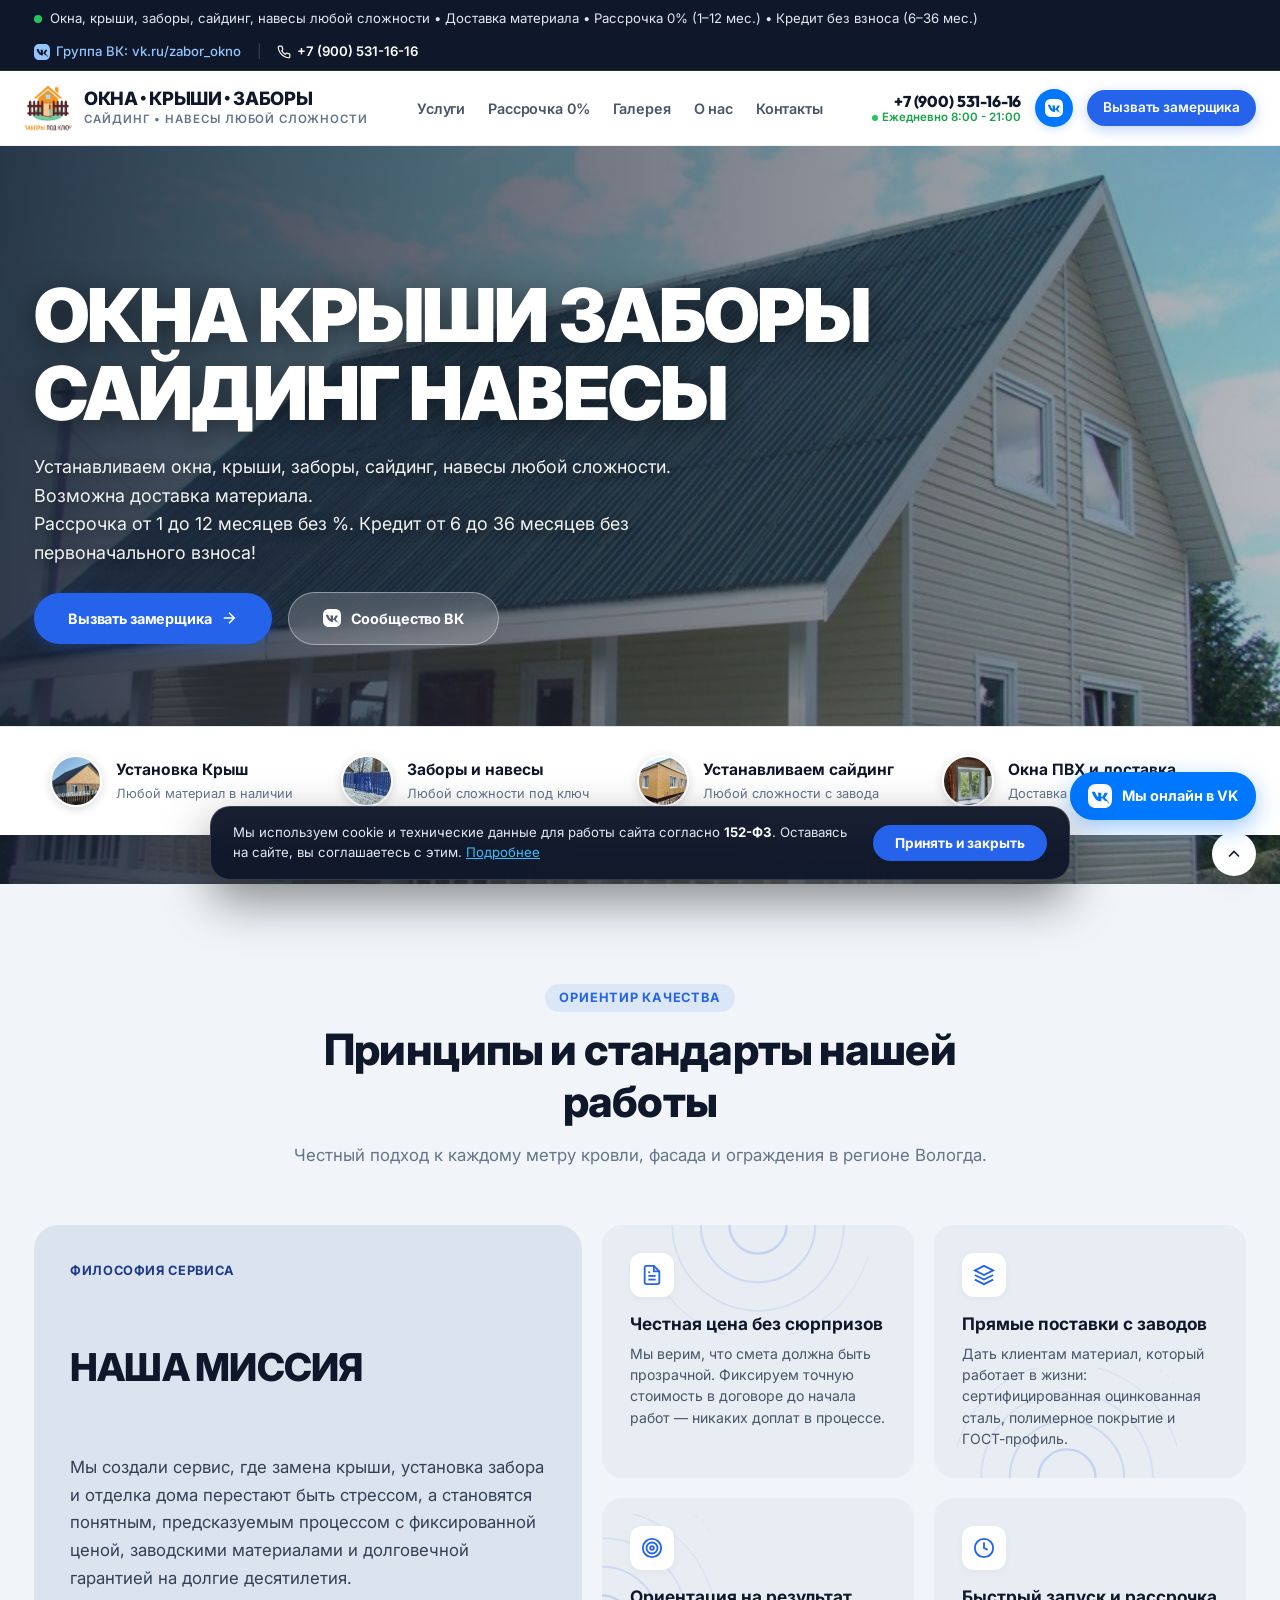
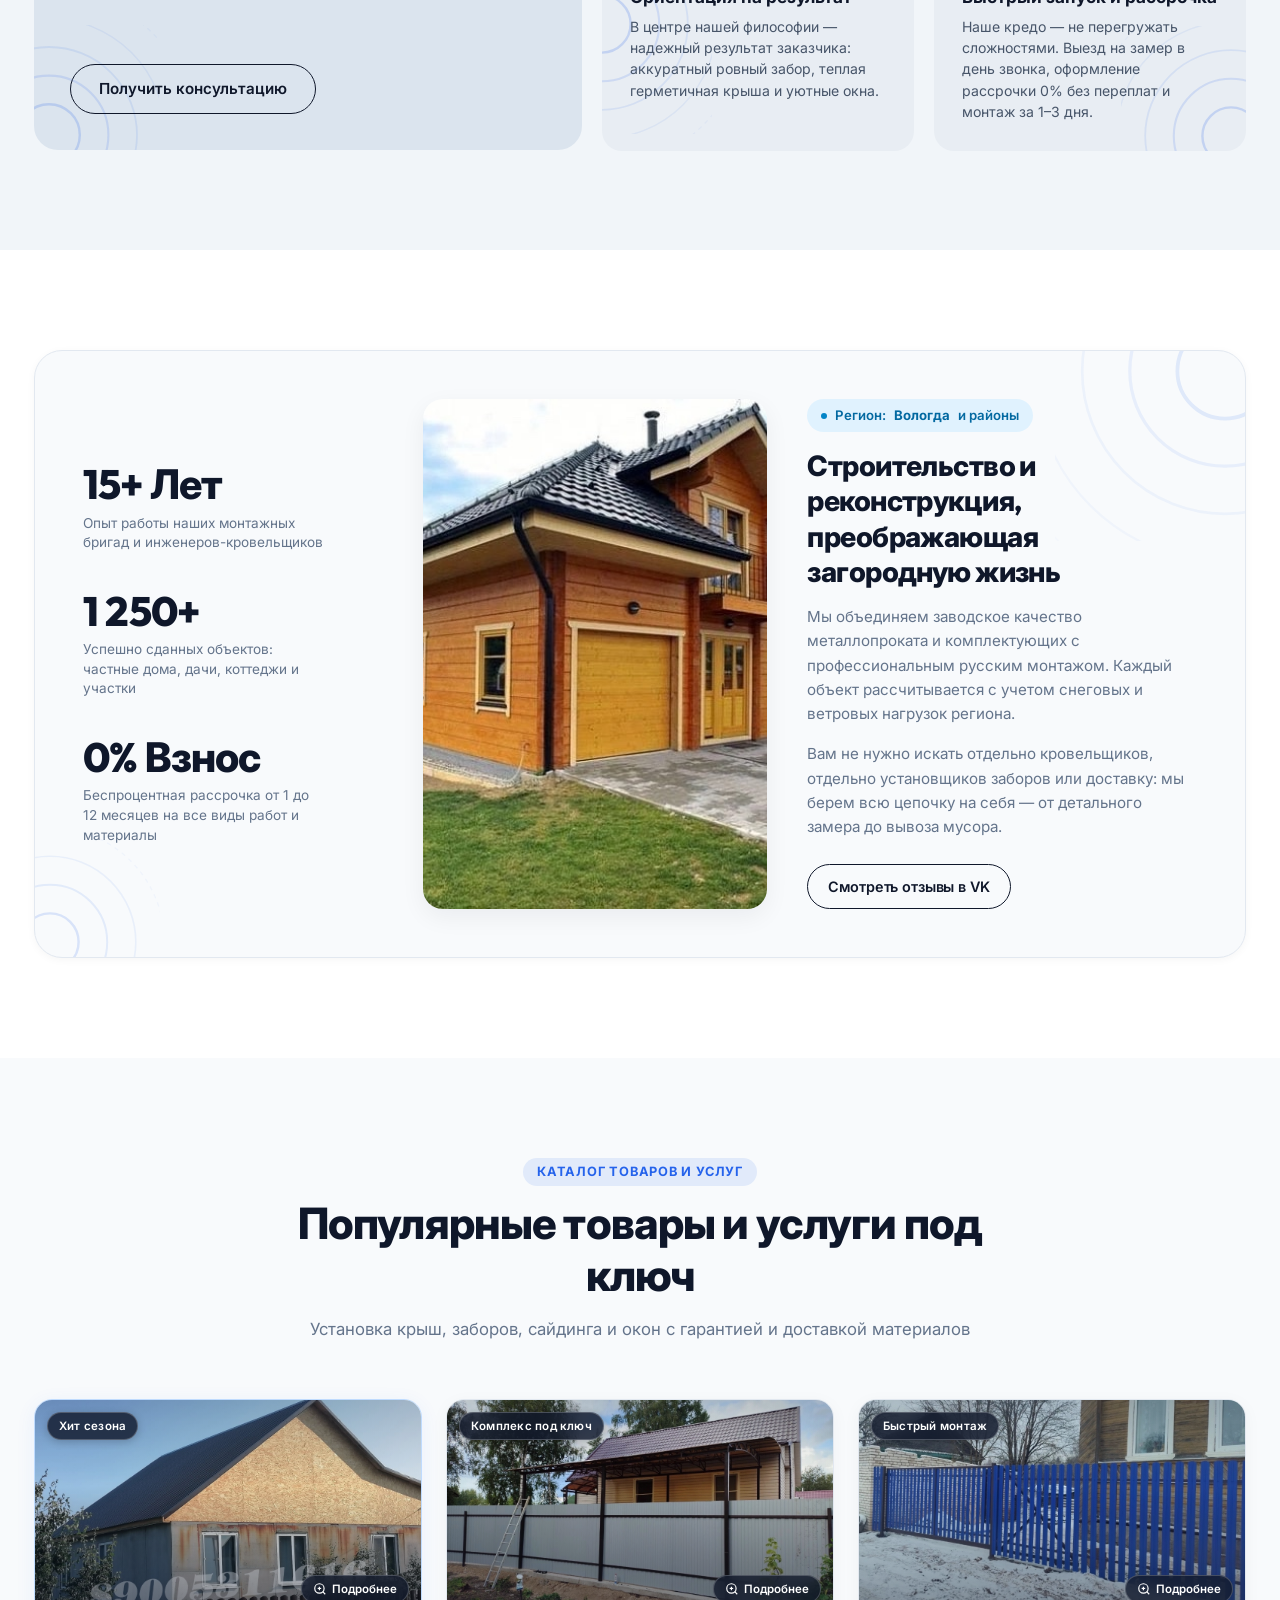
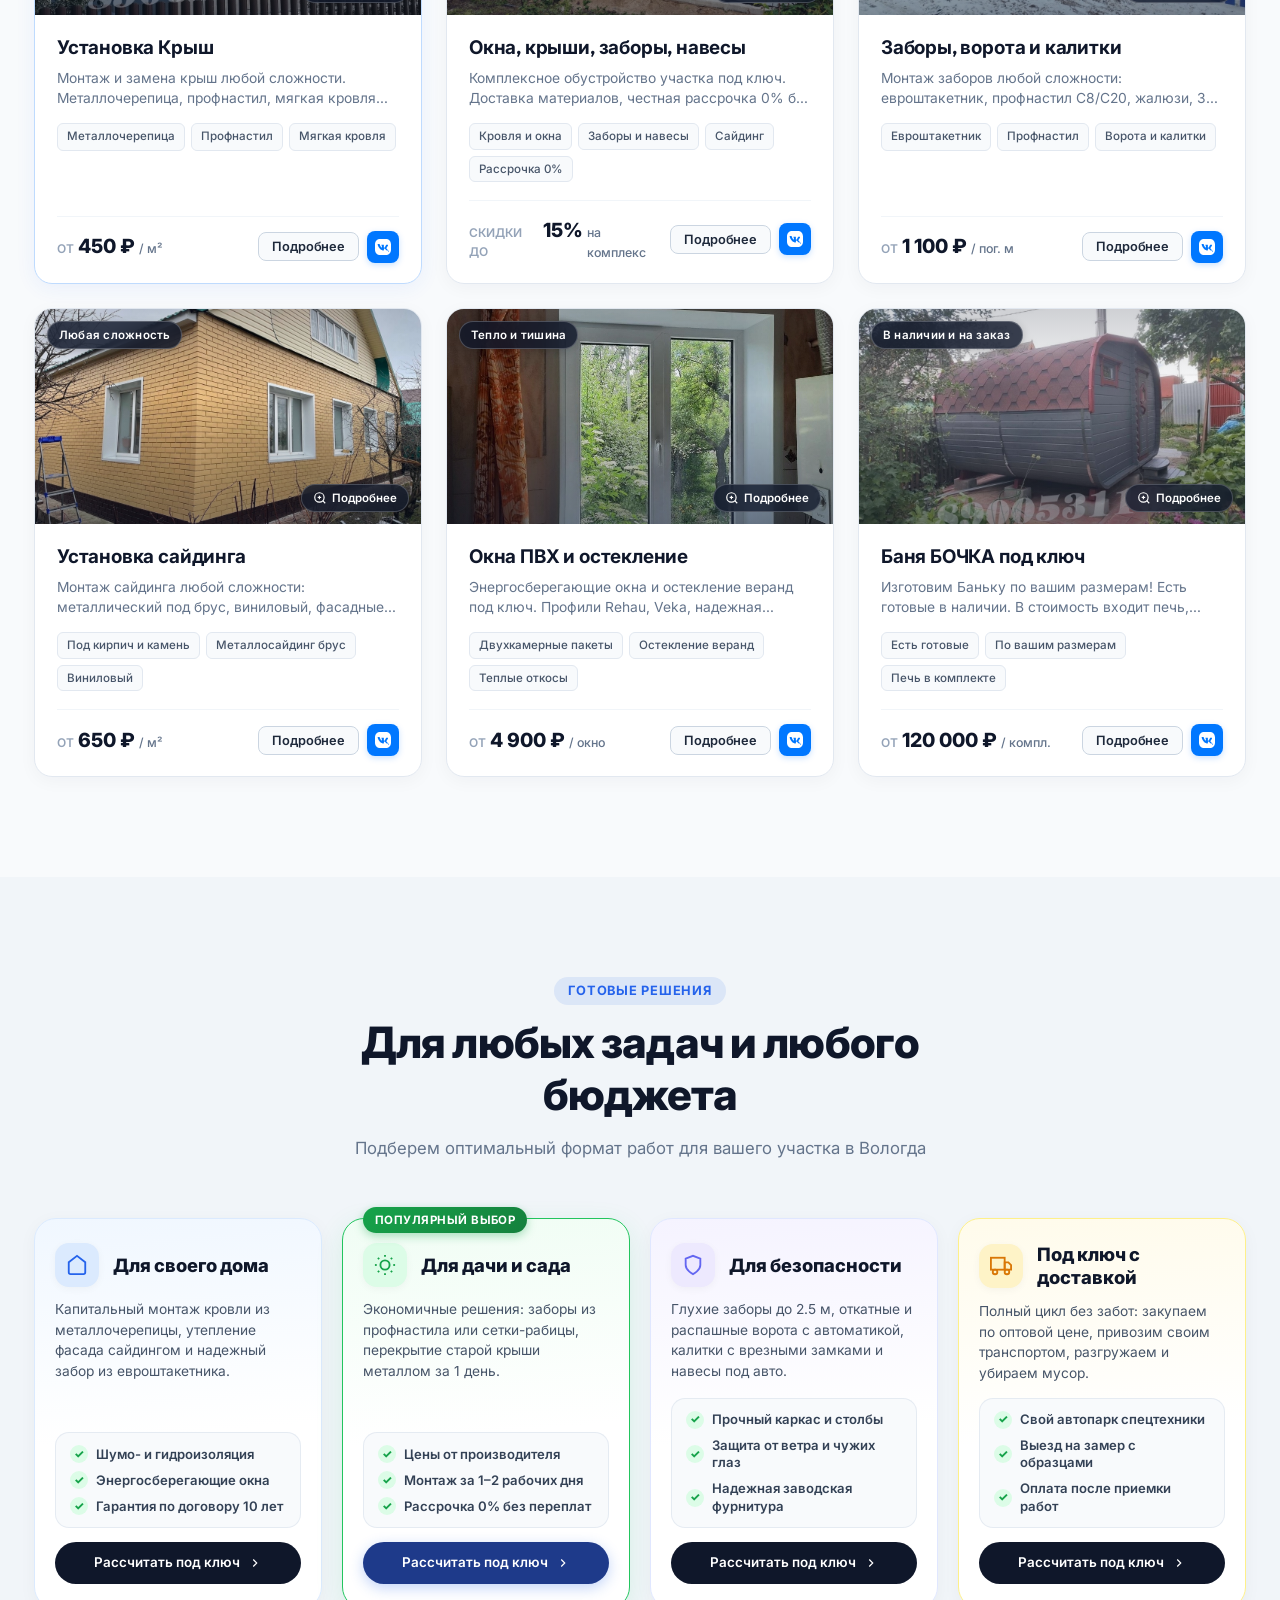
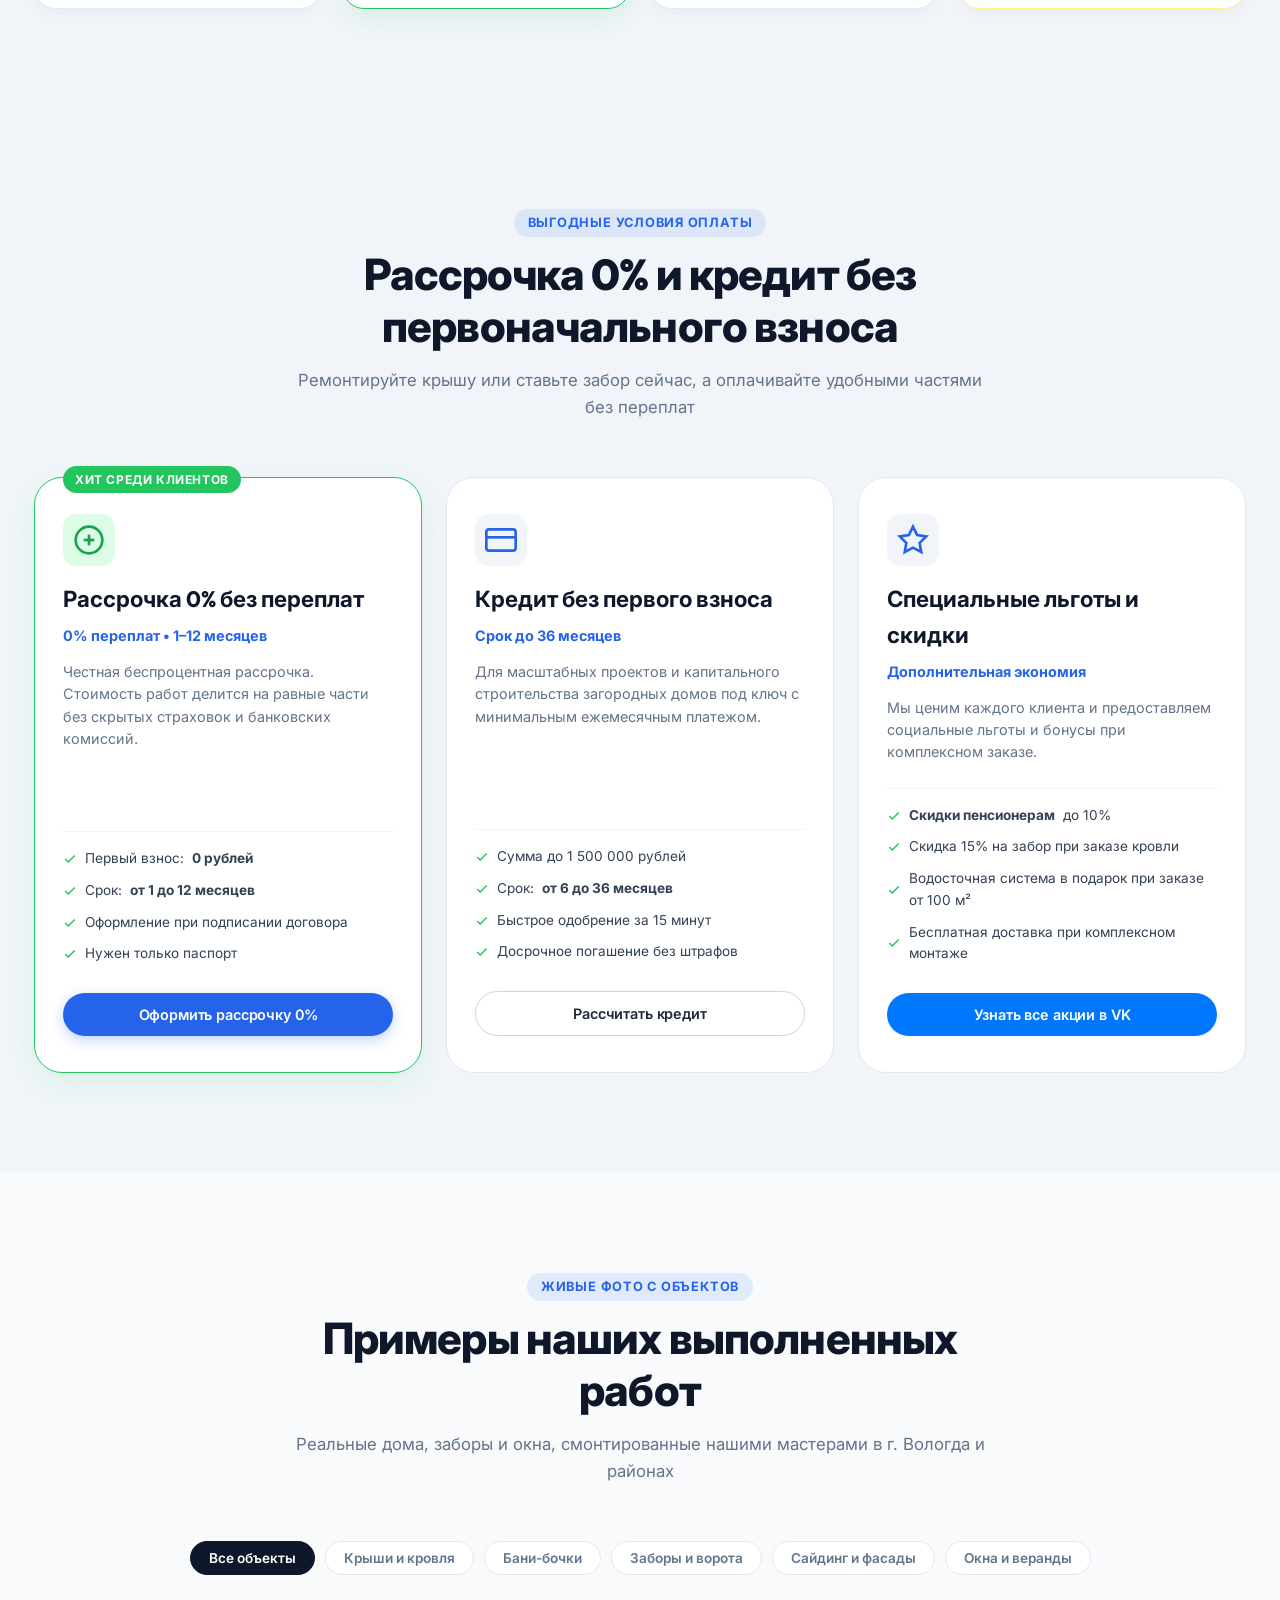
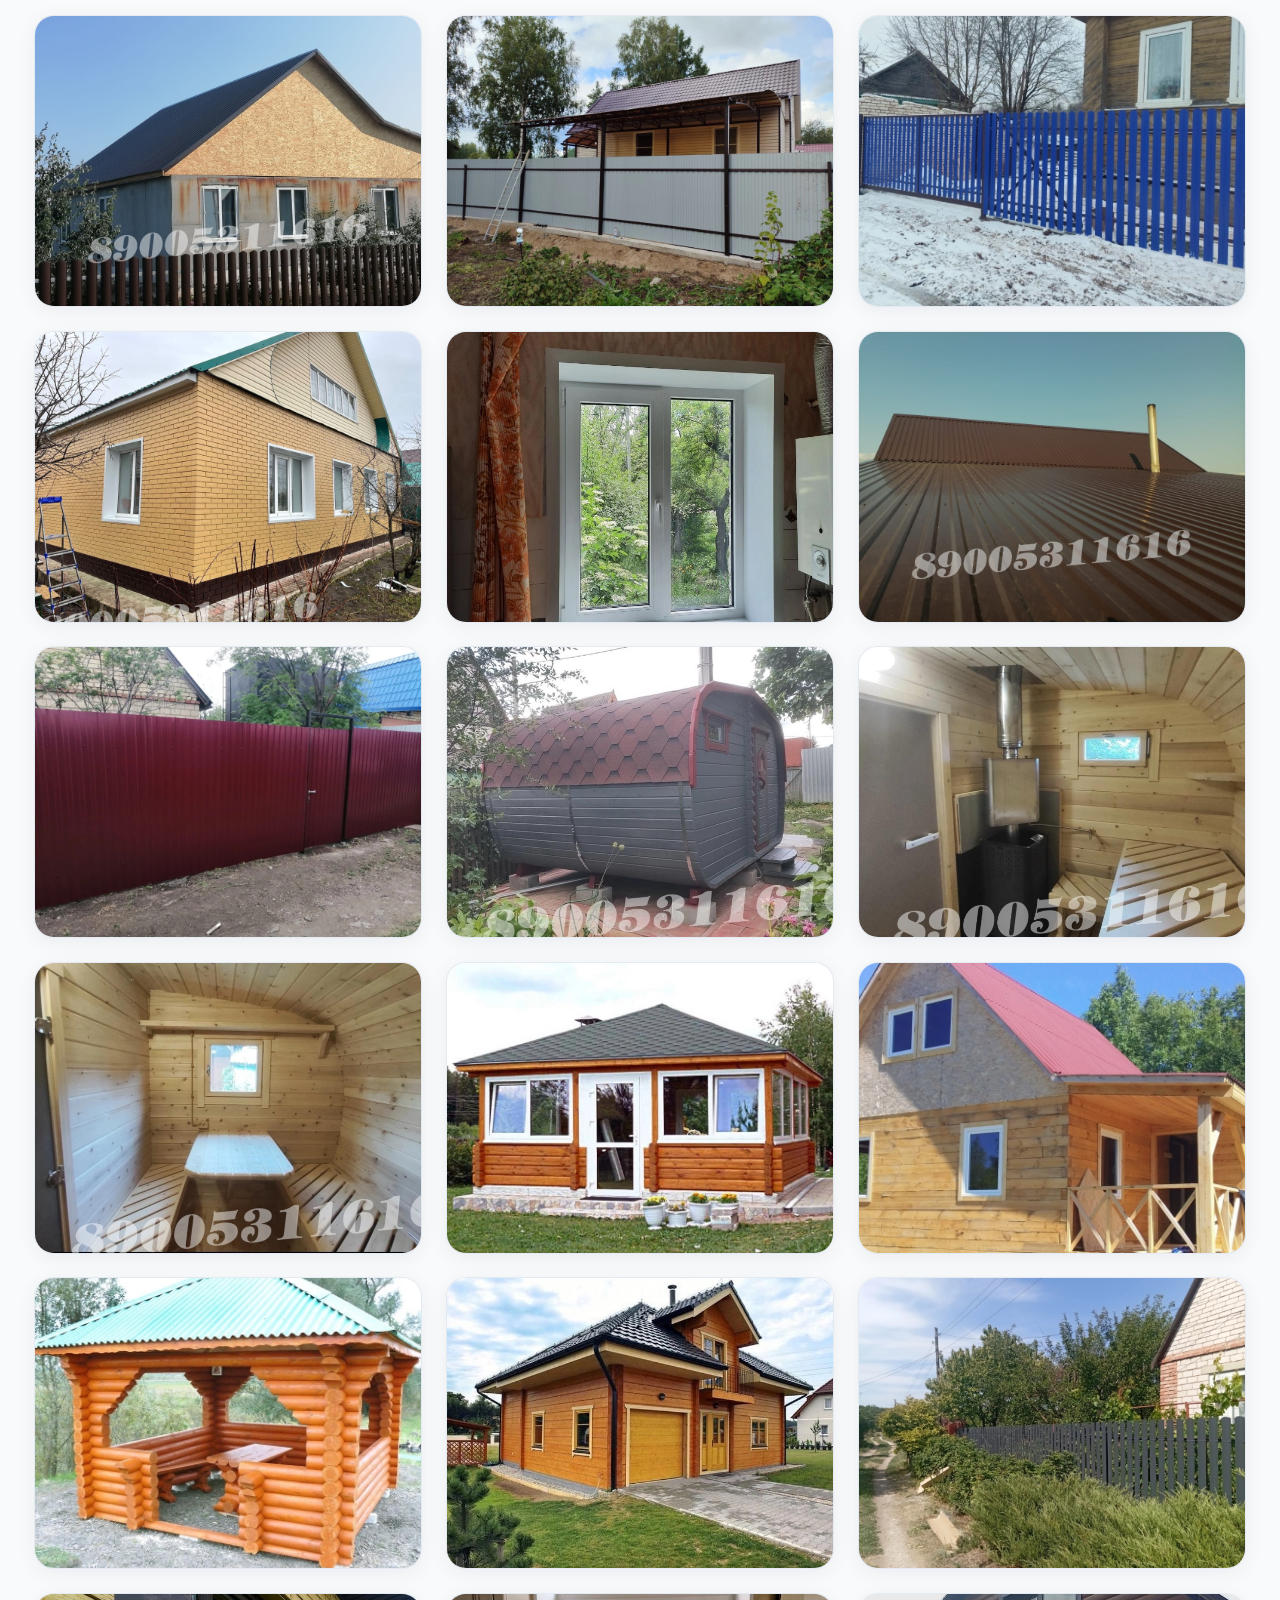
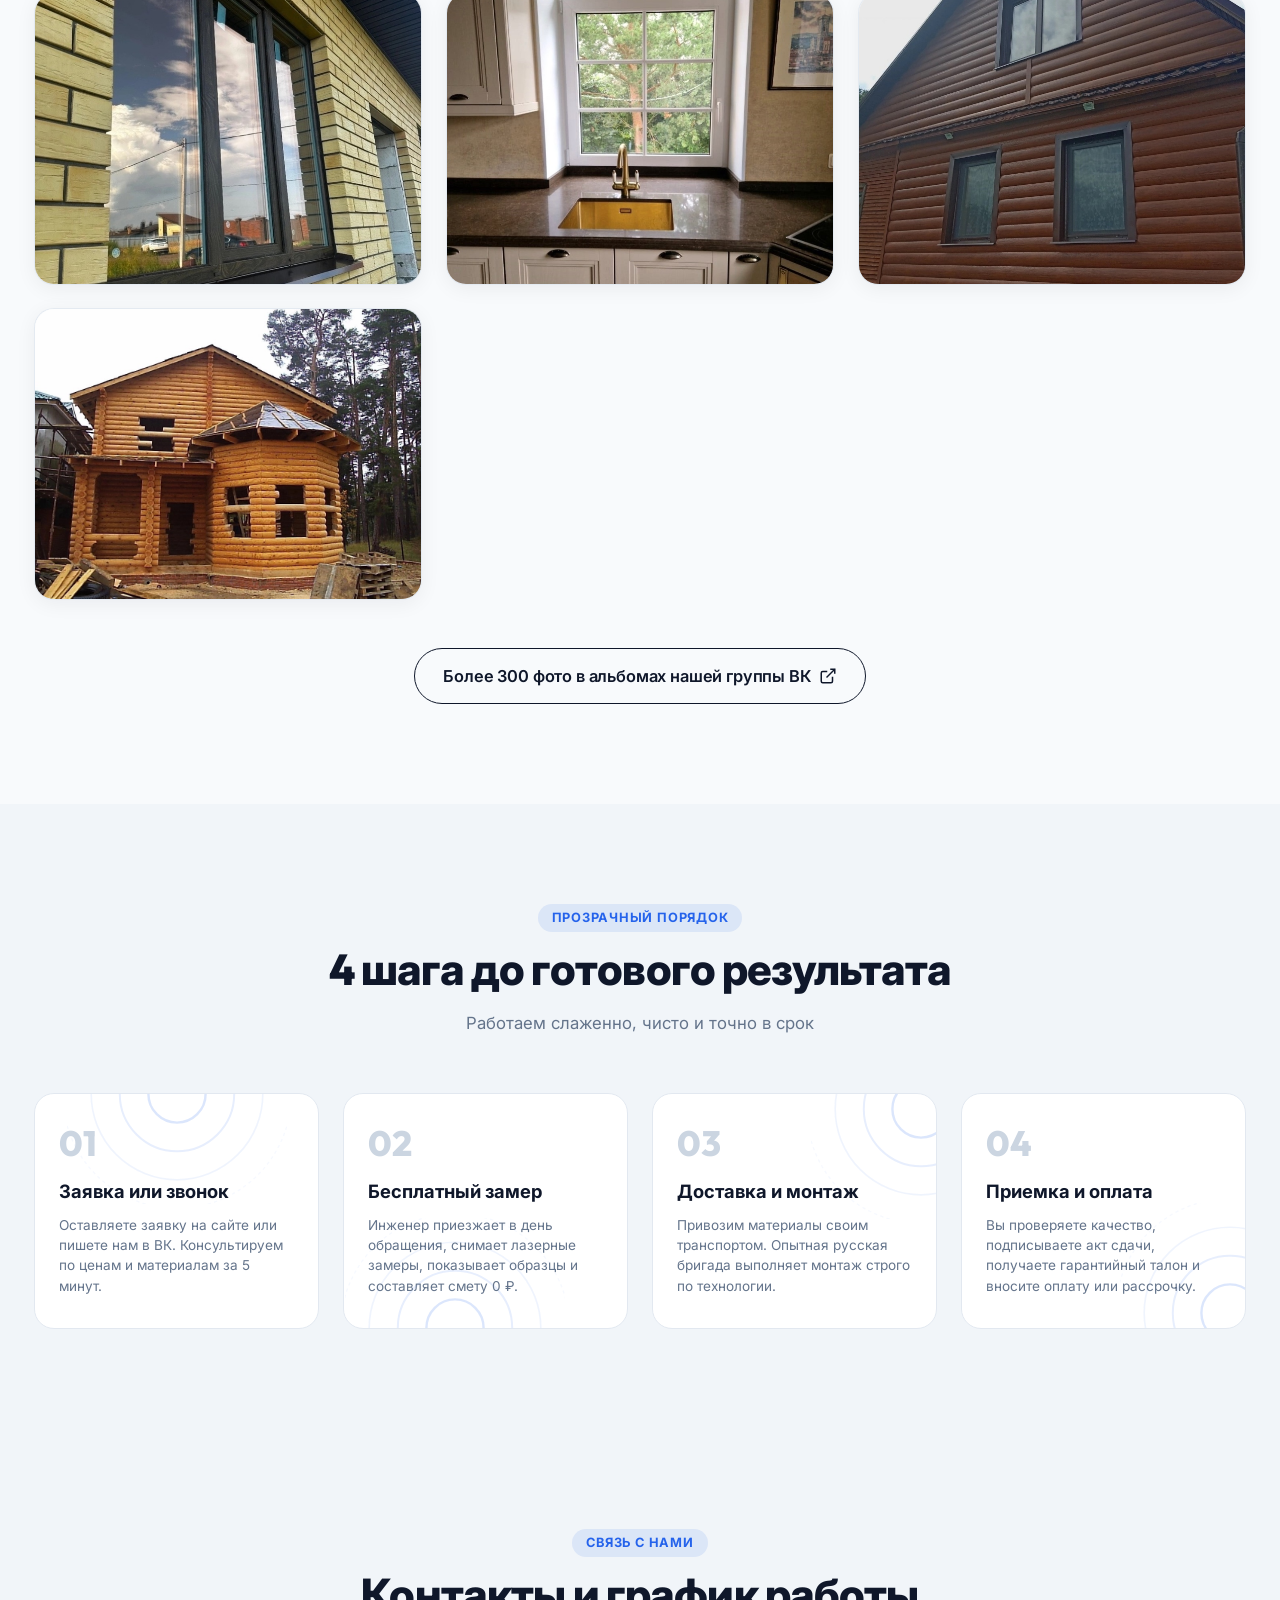
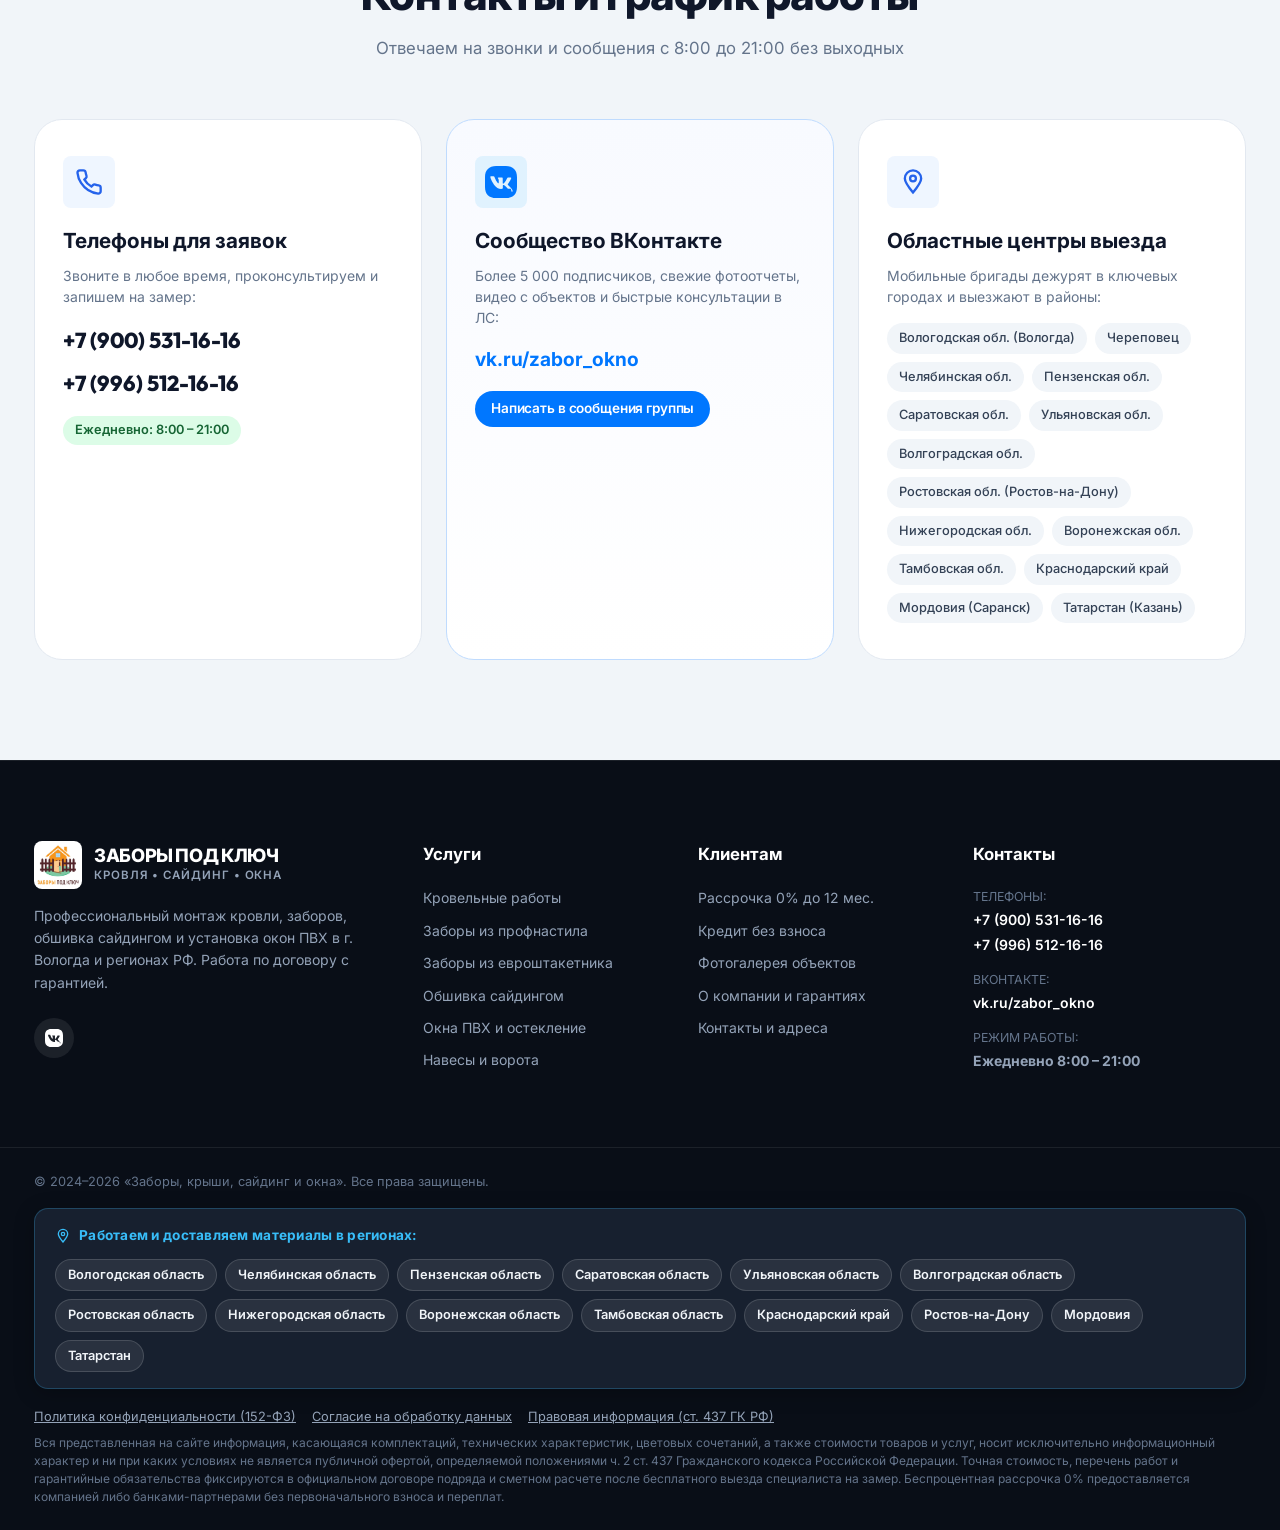
==== index.html @ 10a95bc5 "Make header static, remove text overlay from gallery cards, and redesign gallery for desktop and 2-c" ====
<!DOCTYPE html>
<html lang="ru">
<head>
  <meta charset="UTF-8">
  <meta name="viewport" content="width=device-width, initial-scale=1.0">
  <title>Окна, крыши, заборы, сайдинг, навесы любой сложности | Рассрочка 0%</title>
  <meta name="description" content="Устанавливаем окна, крыши, заборы, сайдинг, навесы любой сложности. Возможна доставка материала. Рассрочка от 1 до 12 месяцев без %. Кредит от 6 до 36 месяцев без первоначального взноса! Работаем в 13 регионах РФ.">
  
  <!-- Open Graph -->
  <meta property="og:title" content="Окна, крыши, заборы, сайдинг, навесы любой сложности">
  <meta property="og:description" content="Устанавливаем окна, крыши, заборы, сайдинг, навесы любой сложности. Возможна доставка материала. Рассрочка от 1 до 12 мес. без %, кредит от 6 до 36 мес. без взноса!">
  <meta property="og:type" content="website">
  <meta property="og:url" content="https://vk.ru/zabor_okno">
  <meta property="og:image" content="img/logo.png">

  <!-- Google Fonts: Inter & Outfit -->
  <link rel="preconnect" href="https://fonts.googleapis.com">
  <link rel="preconnect" href="https://fonts.gstatic.com" crossorigin>
  <link href="https://fonts.googleapis.com/css2?family=Inter:wght@300;400;500;600;700;800&family=Outfit:wght@500;600;700;800&display=swap" rel="stylesheet">

  <!-- Stylesheet & Favicon -->
  <link rel="stylesheet" href="css/style.css?v=3.2">
  <link rel="icon" type="image/png" href="img/logo.png">
</head>
<body>
  <!-- Scroll Progress Indicator -->
  <div class="scroll-progress-line" id="scrollProgress"></div>
  <div class="top-bar">
    <div class="container top-bar__inner">
      <div class="top-bar__left">
        <span class="badge-pulse"></span>
        <span>Окна, крыши, заборы, сайдинг, навесы любой сложности • Доставка материала • Рассрочка 0% (1–12 мес.) • Кредит без взноса (6–36 мес.)</span>
      </div>
      <div class="top-bar__right">
        <a href="https://vk.ru/zabor_okno" target="_blank" rel="noopener noreferrer" class="top-bar__vk">
          <svg class="vk-icon" viewBox="0 0 24 24" width="16" height="16" fill="currentColor">
            <path d="M15.684 0H8.316C2.992 0 0 2.992 0 8.316v7.368C0 21.008 2.992 24 8.316 24h7.368C21.008 24 24 21.008 24 15.684V8.316C24 2.992 21.008 0 15.684 0zm3.692 17.124h-1.744c-.66 0-.864-.525-2.053-1.716-1.037-1.008-1.497-1.139-1.751-1.139-.356 0-.458.102-.458.593v1.652c0 .424-.136.686-1.254.686-1.847 0-3.898-1.118-5.34-3.2-2.17-3.085-2.763-5.407-2.763-5.882 0-.254.102-.491.593-.491h1.746c.441 0 .61.203.78.678.847 2.475 2.271 4.644 2.864 4.644.22 0 .322-.102.322-.661V10.8c-.068-1.203-.712-1.305-.712-1.729 0-.203.17-.407.441-.407h2.746c.373 0 .508.203.508.644v3.475c0 .373.17.508.271.508.22 0 .407-.136.814-.542 1.271-1.424 2.186-3.627 2.186-3.627.119-.254.339-.458.78-.458h1.746c.525 0 .644.271.525.644-.22.983-2.271 3.898-2.373 4.051-.203.322-.288.475 0 .864.203.288.881.864 1.339 1.39 1.051 1.153 1.864 2.119 2.085 2.78.22.644-.119.983-.712.983z"/>
          </svg>
          Группа ВК: vk.ru/zabor_okno
        </a>
        <span class="top-bar__divider">|</span>
        <a href="tel:+79005311616" class="top-bar__phone">
          <svg viewBox="0 0 24 24" width="14" height="14" fill="none" stroke="currentColor" stroke-width="2">
            <path d="M22 16.92v3a2 2 0 0 1-2.18 2 19.79 19.79 0 0 1-8.63-3.07 19.5 19.5 0 0 1-6-6 19.79 19.79 0 0 1-3.07-8.67A2 2 0 0 1 4.11 2h3a2 2 0 0 1 2 1.72 12.84 12.84 0 0 0 .7 2.81 2 2 0 0 1-.45 2.11L8.09 9.91a16 16 0 0 0 6 6l1.27-1.27a2 2 0 0 1 2.11-.45 12.84 12.84 0 0 0 2.81.7A2 2 0 0 1 22 16.92z"></path>
          </svg>
          +7 (900) 531-16-16
        </a>
      </div>
    </div>
  </div>

  <!-- Header / Navigation -->
  <header class="header" id="header">
    <div class="container header__container">
      <div class="header__left">
        <a href="#" class="logo">
          <img src="img/logo.png" alt="Заборы под ключ — vk.ru/zabor_okno" class="logo__img">
          <div class="logo__text">
            <span class="logo__title">ОКНА • КРЫШИ • ЗАБОРЫ</span>
            <span class="logo__subtitle">Сайдинг • Навесы любой сложности</span>
          </div>
        </a>
      </div>

      <!-- Navigation Links (Single-line, no text wrapping) -->
      <nav class="nav" id="mainNav">
        <a href="#services" class="nav__link">Услуги</a>
        <a href="#credit" class="nav__link">Рассрочка 0%</a>
        <a href="#portfolio" class="nav__link">Галерея</a>
        <a href="#stats" class="nav__link">О нас</a>
        <a href="#contacts" class="nav__link">Контакты</a>
      </nav>

      <!-- Action Buttons & Contacts -->
      <div class="header__actions">
        <div class="header__phone-wrap">
          <a href="tel:+79005311616" class="header__phone-link">+7 (900) 531-16-16</a>
          <span class="header__phone-sub">Ежедневно 8:00 - 21:00</span>
        </div>

        <a href="https://vk.ru/zabor_okno" target="_blank" rel="noopener noreferrer" class="btn--vk-circle" title="Мы ВКонтакте: vk.ru/zabor_okno">
          <svg viewBox="0 0 24 24" width="18" height="18" fill="currentColor">
            <path d="M15.684 0H8.316C2.992 0 0 2.992 0 8.316v7.368C0 21.008 2.992 24 8.316 24h7.368C21.008 24 24 21.008 24 15.684V8.316C24 2.992 21.008 0 15.684 0zm3.692 17.124h-1.744c-.66 0-.864-.525-2.053-1.716-1.037-1.008-1.497-1.139-1.751-1.139-.356 0-.458.102-.458.593v1.652c0 .424-.136.686-1.254.686-1.847 0-3.898-1.118-5.34-3.2-2.17-3.085-2.763-5.407-2.763-5.882 0-.254.102-.491.593-.491h1.746c.441 0 .61.203.78.678.847 2.475 2.271 4.644 2.864 4.644.22 0 .322-.102.322-.661V10.8c-.068-1.203-.712-1.305-.712-1.729 0-.203.17-.407.441-.407h2.746c.373 0 .508.203.508.644v3.475c0 .373.17.508.271.508.22 0 .407-.136.814-.542 1.271-1.424 2.186-3.627 2.186-3.627.119-.254.339-.458.78-.458h1.746c.525 0 .644.271.525.644-.22.983-2.271 3.898-2.373 4.051-.203.322-.288.475 0 .864.203.288.881.864 1.339 1.39 1.051 1.153 1.864 2.119 2.085 2.78.22.644-.119.983-.712.983z"/>
          </svg>
        </a>

        <a href="https://vk.ru/zabor_okno" target="_blank" rel="noopener noreferrer" class="btn btn--primary btn--sm open-lead-modal">Вызвать замерщика</a>
        <button class="burger" id="burgerBtn" aria-label="Открыть меню">
          <span></span><span></span><span></span>
        </button>
      </div>
    </div>
  </header>

  <!-- Mobile Drawer Menu -->
  <div class="mobile-drawer" id="mobileDrawer">
    <div class="mobile-drawer__content">
      
      <!-- Drawer Header with Logo & Close Button -->
      <div class="mobile-drawer__header">
        <div class="mobile-drawer__brand">
          <img src="img/logo.png" alt="Окна Крыши Заборы" class="mobile-drawer__logo-img">
          <div class="mobile-drawer__brand-text">
            <span class="mobile-drawer__brand-title">КРОВЛЯ & ЗАБОР</span>
            <span class="mobile-drawer__brand-sub">Монтажный центр</span>
          </div>
        </div>
        <button type="button" class="mobile-drawer__close" id="closeDrawer" aria-label="Закрыть меню" onclick="window.closeAllModals && window.closeAllModals()">
          <svg viewBox="0 0 24 24" width="20" height="20" fill="none" stroke="currentColor" stroke-width="2.5" stroke-linecap="round">
            <line x1="18" y1="6" x2="6" y2="18"></line>
            <line x1="6" y1="6" x2="18" y2="18"></line>
          </svg>
        </button>
      </div>

      <!-- Quick Action / Call to Measurement -->
      <div class="mobile-drawer__cta">
        <a href="https://vk.ru/zabor_okno" target="_blank" rel="noopener noreferrer" class="btn btn--primary btn--block open-lead-modal" data-service="Бесплатный выезд замерщика">
          <svg viewBox="0 0 24 24" width="18" height="18" fill="none" stroke="currentColor" stroke-width="2">
            <path d="M21 16V8a2 2 0 0 0-1-1.73l-7-4a2 2 0 0 0-2 0l-7 4A2 2 0 0 0 3 8v8a2 2 0 0 0 1 1.73l7 4a2 2 0 0 0 2 0l7-4A2 2 0 0 0 21 16z"></path>
          </svg>
          <span>Вызвать замерщика</span>
        </a>
      </div>

      <!-- Navigation Links as Premium List Items -->
      <nav class="mobile-nav">
        <a href="#services" class="mobile-nav__link">
          <div class="mobile-nav__icon-box">
            <svg viewBox="0 0 24 24" width="18" height="18" fill="none" stroke="currentColor" stroke-width="2">
              <path d="M3 9l9-7 9 7v11a2 2 0 0 1-2 2H5a2 2 0 0 1-2-2z"></path>
              <polyline points="9 22 9 12 15 12 15 22"></polyline>
            </svg>
          </div>
          <div class="mobile-nav__text-box">
            <span class="mobile-nav__title">Услуги и цены</span>
            <span class="mobile-nav__desc">Крыши, окна, сайдинг, навесы</span>
          </div>
          <svg viewBox="0 0 24 24" width="16" height="16" fill="none" stroke="currentColor" stroke-width="2" class="mobile-nav__arrow">
            <polyline points="9 18 15 12 9 6"></polyline>
          </svg>
        </a>

        <a href="#credit" class="mobile-nav__link mobile-nav__link--highlight">
          <div class="mobile-nav__icon-box mobile-nav__icon-box--green">
            <svg viewBox="0 0 24 24" width="18" height="18" fill="none" stroke="currentColor" stroke-width="2">
              <line x1="19" y1="5" x2="5" y2="19"></line>
              <circle cx="6.5" cy="6.5" r="2.5"></circle>
              <circle cx="17.5" cy="17.5" r="2.5"></circle>
            </svg>
          </div>
          <div class="mobile-nav__text-box">
            <div class="mobile-nav__title-wrap">
              <span class="mobile-nav__title">Рассрочка 0%</span>
              <span class="mobile-nav__badge">0% без взноса</span>
            </div>
            <span class="mobile-nav__desc">От 1 до 12 мес. без переплат</span>
          </div>
          <svg viewBox="0 0 24 24" width="16" height="16" fill="none" stroke="currentColor" stroke-width="2" class="mobile-nav__arrow">
            <polyline points="9 18 15 12 9 6"></polyline>
          </svg>
        </a>

        <a href="#portfolio" class="mobile-nav__link">
          <div class="mobile-nav__icon-box">
            <svg viewBox="0 0 24 24" width="18" height="18" fill="none" stroke="currentColor" stroke-width="2">
              <rect x="3" y="3" width="18" height="18" rx="2" ry="2"></rect>
              <circle cx="8.5" cy="8.5" r="1.5"></circle>
              <polyline points="21 15 16 10 5 21"></polyline>
            </svg>
          </div>
          <div class="mobile-nav__text-box">
            <span class="mobile-nav__title">Галерея объектов</span>
            <span class="mobile-nav__desc">Реальные фото готовых работ</span>
          </div>
          <svg viewBox="0 0 24 24" width="16" height="16" fill="none" stroke="currentColor" stroke-width="2" class="mobile-nav__arrow">
            <polyline points="9 18 15 12 9 6"></polyline>
          </svg>
        </a>

        <a href="#stats" class="mobile-nav__link">
          <div class="mobile-nav__icon-box">
            <svg viewBox="0 0 24 24" width="18" height="18" fill="none" stroke="currentColor" stroke-width="2">
              <path d="M12 22s8-4 8-10V5l-8-3-8 3v7c0 6 8 10 8 10z"></path>
            </svg>
          </div>
          <div class="mobile-nav__text-box">
            <span class="mobile-nav__title">О нас и гарантии</span>
            <span class="mobile-nav__desc">Договор, ГОСТ, опыт 10 лет</span>
          </div>
          <svg viewBox="0 0 24 24" width="16" height="16" fill="none" stroke="currentColor" stroke-width="2" class="mobile-nav__arrow">
            <polyline points="9 18 15 12 9 6"></polyline>
          </svg>
        </a>

        <a href="#contacts" class="mobile-nav__link">
          <div class="mobile-nav__icon-box">
            <svg viewBox="0 0 24 24" width="18" height="18" fill="none" stroke="currentColor" stroke-width="2">
              <path d="M21 10c0 7-9 13-9 13s-9-6-9-13a9 9 0 0 1 18 0z"></path>
              <circle cx="12" cy="10" r="3"></circle>
            </svg>
          </div>
          <div class="mobile-nav__text-box">
            <span class="mobile-nav__title">Контакты и регионы</span>
            <span class="mobile-nav__desc">Телефоны и карта выездов</span>
          </div>
          <svg viewBox="0 0 24 24" width="16" height="16" fill="none" stroke="currentColor" stroke-width="2" class="mobile-nav__arrow">
            <polyline points="9 18 15 12 9 6"></polyline>
          </svg>
        </a>
      </nav>

      <!-- Drawer Footer with Click-to-call & VK button -->
      <div class="mobile-drawer__footer">
        <div class="mobile-drawer__phones-card">
          <div class="mobile-drawer__phone-head">
            <span class="mobile-drawer__phone-label">Бесплатная консультация</span>
            <span class="mobile-drawer__status-pill">8:00 - 21:00</span>
          </div>
          <a href="tel:+79005311616" class="mobile-drawer__phone-link">
            <svg viewBox="0 0 24 24" width="16" height="16" fill="none" stroke="currentColor" stroke-width="2">
              <path d="M22 16.92v3a2 2 0 0 1-2.18 2 19.79 19.79 0 0 1-8.63-3.07 19.5 19.5 0 0 1-6-6 19.79 19.79 0 0 1-3.07-8.67A2 2 0 0 1 4.11 2h3a2 2 0 0 1 2 1.72 12.84 12.84 0 0 0 .7 2.81 2 2 0 0 1-.45 2.11L8.09 9.91a16 16 0 0 0 6 6l1.27-1.27a2 2 0 0 1 2.11-.45 12.84 12.84 0 0 0 2.81.7A2 2 0 0 1 22 16.92z"></path>
            </svg>
            <span>+7 (900) 531-16-16</span>
          </a>
          <a href="tel:+79965121616" class="mobile-drawer__phone-link mobile-drawer__phone-link--second">
            <svg viewBox="0 0 24 24" width="16" height="16" fill="none" stroke="currentColor" stroke-width="2">
              <path d="M22 16.92v3a2 2 0 0 1-2.18 2 19.79 19.79 0 0 1-8.63-3.07 19.5 19.5 0 0 1-6-6 19.79 19.79 0 0 1-3.07-8.67A2 2 0 0 1 4.11 2h3a2 2 0 0 1 2 1.72 12.84 12.84 0 0 0 .7 2.81 2 2 0 0 1-.45 2.11L8.09 9.91a16 16 0 0 0 6 6l1.27-1.27a2 2 0 0 1 2.11-.45 12.84 12.84 0 0 0 2.81.7A2 2 0 0 1 22 16.92z"></path>
            </svg>
            <span>+7 (996) 512-16-16</span>
          </a>
        </div>

        <a href="https://vk.ru/zabor_okno" target="_blank" rel="noopener noreferrer" class="btn btn--vk btn--block" style="justify-content: center; gap: 10px; padding: 13px 18px; border-radius: var(--radius-md);">
          <svg viewBox="0 0 24 24" width="18" height="18" fill="currentColor">
            <path d="M15.684 0H8.316C2.992 0 0 2.992 0 8.316v7.368C0 21.008 2.992 24 8.316 24h7.368C21.008 24 24 21.008 24 15.684V8.316C24 2.992 21.008 0 15.684 0zm3.692 17.124h-1.744c-.66 0-.864-.525-2.053-1.716-1.037-1.008-1.497-1.139-1.751-1.139-.356 0-.458.102-.458.593v1.652c0 .424-.136.686-1.254.686-1.847 0-3.898-1.118-5.34-3.2-2.17-3.085-2.763-5.407-2.763-5.882 0-.254.102-.491.593-.491h1.746c.441 0 .61.203.78.678.847 2.475 2.271 4.644 2.864 4.644.22 0 .322-.102.322-.661V10.8c-.068-1.203-.712-1.305-.712-1.729 0-.203.17-.407.441-.407h2.746c.373 0 .508.203.508.644v3.475c0 .373.17.508.271.508.22 0 .407-.136.814-.542 1.271-1.424 2.186-3.627 2.186-3.627.119-.254.339-.458.78-.458h1.746c.525 0 .644.271.525.644-.22.983-2.271 3.898-2.373 4.051-.203.322-.288.475 0 .864.203.288.881.864 1.339 1.39 1.051 1.153 1.864 2.119 2.085 2.78.22.644-.119.983-.712.983z"/>
          </svg>
          <span>Мы ВКонтакте (отзывы, фото)</span>
        </a>
      </div>
    </div>
  </div>

  <main>
    <!-- HERO SECTION (100% FULL-WIDTH EDGE-TO-EDGE PANORAMIC WITH BOTTOM DOCK) -->
    <section class="hero-panoramic-full" id="hero">
      <div class="hero-banner-full" data-animate="fade-up">
        <img src="img/house_roof_siding_windows.png" alt="Крыши, заборы, окна, сайдинг под ключ" class="hero-banner-full__bg">
        <div class="hero-banner-full__overlay"></div>

        <!-- Main Editorial Content (Inside container for clean grid alignment) -->
        <div class="container hero-banner-full__container">
          <div class="hero-banner-full__content">
            <h1 class="hero-banner-full__title">
              ОКНА КРЫШИ ЗАБОРЫ<br>САЙДИНГ НАВЕСЫ
            </h1>

            <p class="hero-banner-full__lead">
              Устанавливаем окна, крыши, заборы, сайдинг, навесы любой сложности. Возможна доставка материала.<br>
              Рассрочка от 1 до 12 месяцев без %. Кредит от 6 до 36 месяцев без первоначального взноса!
            </p>

            <div class="hero-banner-full__actions">
              <a href="https://vk.ru/zabor_okno" target="_blank" rel="noopener noreferrer" class="btn btn--primary btn--pill open-lead-modal">
                <span>Вызвать замерщика</span>
                <svg viewBox="0 0 24 24" width="18" height="18" fill="none" stroke="currentColor" stroke-width="2">
                  <line x1="5" y1="12" x2="19" y2="12"></line>
                  <polyline points="12 5 19 12 12 19"></polyline>
                </svg>
              </a>
              <a href="https://vk.ru/zabor_okno" target="_blank" rel="noopener noreferrer" class="btn btn--glass btn--pill">
                <svg viewBox="0 0 24 24" width="18" height="18" fill="currentColor">
                  <path d="M15.684 0H8.316C2.992 0 0 2.992 0 8.316v7.368C0 21.008 2.992 24 8.316 24h7.368C21.008 24 24 21.008 24 15.684V8.316C24 2.992 21.008 0 15.684 0zm3.692 17.124h-1.744c-.66 0-.864-.525-2.053-1.716-1.037-1.008-1.497-1.139-1.751-1.139-.356 0-.458.102-.458.593v1.652c0 .424-.136.686-1.254.686-1.847 0-3.898-1.118-5.34-3.2-2.17-3.085-2.763-5.407-2.763-5.882 0-.254.102-.491.593-.491h1.746c.441 0 .61.203.78.678.847 2.475 2.271 4.644 2.864 4.644.22 0 .322-.102.322-.661V10.8c-.068-1.203-.712-1.305-.712-1.729 0-.203.17-.407.441-.407h2.746c.373 0 .508.203.508.644v3.475c0 .373.17.508.271.508.22 0 .407-.136.814-.542 1.271-1.424 2.186-3.627 2.186-3.627.119-.254.339-.458.78-.458h1.746c.525 0 .644.271.525.644-.22.983-2.271 3.898-2.373 4.051-.203.322-.288.475 0 .864.203.288.881.864 1.339 1.39 1.051 1.153 1.864 2.119 2.085 2.78.22.644-.119.983-.712.983z"/>
                </svg>
                <span>Сообщество ВК</span>
              </a>
            </div>
        </div>
      </div>

      <!-- Bottom Dock Bar anchored along the bottom -->
      <div class="hero-dock-wrap">
        <div class="container">
          <div class="hero-dock-bar">
            
            <a href="#services" class="hero-dock-item">
              <img src="img/roof_product_2.jpg" alt="Установка Крыш" class="hero-dock-item__avatar">
              <div class="hero-dock-item__text">
                <span class="hero-dock-item__title">Установка Крыш</span>
                <span class="hero-dock-item__desc">Любой материал в наличии</span>
              </div>
            </a>

            <a href="#services" class="hero-dock-item">
              <img src="img/fence_product_blue.jpg" alt="Заборы и навесы" class="hero-dock-item__avatar">
              <div class="hero-dock-item__text">
                <span class="hero-dock-item__title">Заборы и навесы</span>
                <span class="hero-dock-item__desc">Любой сложности под ключ</span>
              </div>
            </a>

            <a href="#services" class="hero-dock-item">
              <img src="img/siding_product_1.jpg" alt="Сайдинг и фасады" class="hero-dock-item__avatar">
              <div class="hero-dock-item__text">
                <span class="hero-dock-item__title">Устанавливаем сайдинг</span>
                <span class="hero-dock-item__desc">Любой сложности с завода</span>
              </div>
            </a>

            <a href="#services" class="hero-dock-item">
              <img src="img/window_product_real.jpg" alt="Окна ПВХ и доставка" class="hero-dock-item__avatar">
              <div class="hero-dock-item__text">
                <span class="hero-dock-item__title">Окна ПВХ и доставка</span>
                <span class="hero-dock-item__desc">Доставка материала • Рассрочка 0%</span>
              </div>
            </a>

          </div>
        </div>
      </div>
    </section>

    <!-- SECTION: BENTO GRID 1 - MISSION & PHILOSOPHY (DIRECT MATCH TO REFERENCE IMAGE 1) -->
    <section class="section section--light" id="mission">
      <div class="container">
        <div class="section-head text-center" data-animate="fade-up">
          <span class="section-tag">Ориентир качества</span>
          <h2 class="section-title">Принципы и стандарты нашей работы</h2>
          <p class="section-subtitle">Честный подход к каждому метру кровли, фасада и ограждения в регионе <span class="city-text">Вологда</span>.</p>
        </div>

        <!-- Bento Layout: Left Big Card + 2x2 Grid Right -->
        <div class="bento-mission-grid">
          <!-- Main Left Card (Reference 1 style) -->
          <div class="bento-card bento-card--mission-main" data-animate="fade-right">
            <!-- Decorative concentric circles at bottom-left corner -->
            <div class="card-ripple-decor card-ripple-decor--bottom-left" aria-hidden="true">
              <svg viewBox="0 0 200 200" fill="none">
                <circle cx="100" cy="100" r="28" stroke="currentColor" stroke-width="2.2" stroke-opacity="0.38"/>
                <circle cx="100" cy="100" r="54" stroke="currentColor" stroke-width="1.9" stroke-opacity="0.28"/>
                <circle cx="100" cy="100" r="80" stroke="currentColor" stroke-width="1.6" stroke-opacity="0.20"/>
                <circle cx="100" cy="100" r="106" stroke="currentColor" stroke-width="1.3" stroke-opacity="0.14"/>
                <circle cx="100" cy="100" r="132" stroke="currentColor" stroke-width="1.1" stroke-dasharray="4 4" stroke-opacity="0.09"/>
              </svg>
            </div>
            <div class="bento-card__badge">Философия сервиса</div>
            <h3 class="bento-card__headline">НАША МИССИЯ</h3>
            <p class="bento-card__text">
              Мы создали сервис, где замена крыши, установка забора и отделка дома перестают быть стрессом, 
              а становятся понятным, предсказуемым процессом с фиксированной ценой, 
              заводскими материалами и долговечной гарантией на долгие десятилетия.
            </p>
            <div class="bento-card__action">
              <a href="https://vk.ru/zabor_okno" target="_blank" rel="noopener noreferrer" class="bento-btn open-lead-modal">Получить консультацию</a>
            </div>
          </div>

          <!-- 4 Feature Cards (2x2 Grid on Right) with Clean SVG Icons -->
          <div class="bento-mission-grid__sub">
            <!-- Card 1 -->
            <div class="bento-card bento-card--sub" data-animate="fade-up" data-delay="100">
              <!-- Decorative concentric ripple circles at top edge (Reference 1 Card 2) -->
              <div class="card-ripple-decor card-ripple-decor--top" aria-hidden="true">
                <svg viewBox="0 0 200 200" fill="none">
                  <circle cx="100" cy="100" r="26" stroke="currentColor" stroke-width="2.2" stroke-opacity="0.38"/>
                  <circle cx="100" cy="100" r="52" stroke="currentColor" stroke-width="1.9" stroke-opacity="0.28"/>
                  <circle cx="100" cy="100" r="78" stroke="currentColor" stroke-width="1.6" stroke-opacity="0.20"/>
                  <circle cx="100" cy="100" r="104" stroke="currentColor" stroke-width="1.3" stroke-opacity="0.14"/>
                  <circle cx="100" cy="100" r="130" stroke="currentColor" stroke-width="1.1" stroke-dasharray="4 4" stroke-opacity="0.09"/>
                </svg>
              </div>
              <div class="bento-card__sub-icon">
                <svg viewBox="0 0 24 24" width="28" height="28" fill="none" stroke="currentColor" stroke-width="2">
                  <path d="M14 2H6a2 2 0 0 0-2 2v16a2 2 0 0 0 2 2h12a2 2 0 0 0 2-2V8z"></path>
                  <polyline points="14 2 14 8 20 8"></polyline>
                  <line x1="16" y1="13" x2="8" y2="13"></line>
                  <line x1="16" y1="17" x2="8" y2="17"></line>
                  <polyline points="10 9 9 9 8 9"></polyline>
                </svg>
              </div>
              <h4 class="bento-card__sub-title">Честная цена без сюрпризов</h4>
              <p class="bento-card__sub-text">
                Мы верим, что смета должна быть прозрачной. Фиксируем точную стоимость в договоре до начала работ — никаких доплат в процессе.
              </p>
            </div>

            <!-- Card 2 -->
            <div class="bento-card bento-card--sub" data-animate="fade-up" data-delay="200">
              <!-- Decorative concentric ripple circles at bottom edge (Reference 1 Card 3) -->
              <div class="card-ripple-decor card-ripple-decor--bottom" aria-hidden="true">
                <svg viewBox="0 0 200 200" fill="none">
                  <circle cx="100" cy="100" r="26" stroke="currentColor" stroke-width="2.2" stroke-opacity="0.38"/>
                  <circle cx="100" cy="100" r="52" stroke="currentColor" stroke-width="1.9" stroke-opacity="0.28"/>
                  <circle cx="100" cy="100" r="78" stroke="currentColor" stroke-width="1.6" stroke-opacity="0.20"/>
                  <circle cx="100" cy="100" r="104" stroke="currentColor" stroke-width="1.3" stroke-opacity="0.14"/>
                  <circle cx="100" cy="100" r="130" stroke="currentColor" stroke-width="1.1" stroke-dasharray="4 4" stroke-opacity="0.09"/>
                </svg>
              </div>
              <div class="bento-card__sub-icon">
                <svg viewBox="0 0 24 24" width="28" height="28" fill="none" stroke="currentColor" stroke-width="2">
                  <polygon points="12 2 2 7 12 12 22 7 12 2"></polygon>
                  <polyline points="2 17 12 22 22 17"></polyline>
                  <polyline points="2 12 12 17 22 12"></polyline>
                </svg>
              </div>
              <h4 class="bento-card__sub-title">Прямые поставки с заводов</h4>
              <p class="bento-card__sub-text">
                Дать клиентам материал, который работает в жизни: сертифицированная оцинкованная сталь, полимерное покрытие и ГОСТ-профиль.
              </p>
            </div>

            <!-- Card 3 -->
            <div class="bento-card bento-card--sub" data-animate="fade-up" data-delay="300">
              <!-- Decorative concentric ripple circles at left edge -->
              <div class="card-ripple-decor card-ripple-decor--left" aria-hidden="true">
                <svg viewBox="0 0 200 200" fill="none">
                  <circle cx="100" cy="100" r="26" stroke="currentColor" stroke-width="2.2" stroke-opacity="0.38"/>
                  <circle cx="100" cy="100" r="52" stroke="currentColor" stroke-width="1.9" stroke-opacity="0.28"/>
                  <circle cx="100" cy="100" r="78" stroke="currentColor" stroke-width="1.6" stroke-opacity="0.20"/>
                  <circle cx="100" cy="100" r="104" stroke="currentColor" stroke-width="1.3" stroke-opacity="0.14"/>
                  <circle cx="100" cy="100" r="130" stroke="currentColor" stroke-width="1.1" stroke-dasharray="4 4" stroke-opacity="0.09"/>
                </svg>
              </div>
              <div class="bento-card__sub-icon">
                <svg viewBox="0 0 24 24" width="28" height="28" fill="none" stroke="currentColor" stroke-width="2">
                  <circle cx="12" cy="12" r="10"></circle>
                  <circle cx="12" cy="12" r="6"></circle>
                  <circle cx="12" cy="12" r="2"></circle>
                </svg>
              </div>
              <h4 class="bento-card__sub-title">Ориентация на результат</h4>
              <p class="bento-card__sub-text">
                В центре нашей философии — надежный результат заказчика: аккуратный ровный забор, теплая герметичная крыша и уютные окна.
              </p>
            </div>

            <!-- Card 4 -->
            <div class="bento-card bento-card--sub" data-animate="fade-up" data-delay="400">
              <!-- Decorative concentric ripple circles at bottom-right edge -->
              <div class="card-ripple-decor card-ripple-decor--bottom-right" aria-hidden="true">
                <svg viewBox="0 0 200 200" fill="none">
                  <circle cx="100" cy="100" r="26" stroke="currentColor" stroke-width="2.2" stroke-opacity="0.38"/>
                  <circle cx="100" cy="100" r="52" stroke="currentColor" stroke-width="1.9" stroke-opacity="0.28"/>
                  <circle cx="100" cy="100" r="78" stroke="currentColor" stroke-width="1.6" stroke-opacity="0.20"/>
                  <circle cx="100" cy="100" r="104" stroke="currentColor" stroke-width="1.3" stroke-opacity="0.14"/>
                  <circle cx="100" cy="100" r="130" stroke="currentColor" stroke-width="1.1" stroke-dasharray="4 4" stroke-opacity="0.09"/>
                </svg>
              </div>
              <div class="bento-card__sub-icon">
                <svg viewBox="0 0 24 24" width="28" height="28" fill="none" stroke="currentColor" stroke-width="2">
                  <circle cx="12" cy="12" r="10"></circle>
                  <polyline points="12 6 12 12 16 14"></polyline>
                </svg>
              </div>
              <h4 class="bento-card__sub-title">Быстрый запуск и рассрочка</h4>
              <p class="bento-card__sub-text">
                Наше кредо — не перегружать сложностями. Выезд на замер в день звонка, оформление рассрочки 0% без переплат и монтаж за 1–3 дня.
              </p>
            </div>
          </div>
        </div>
      </div>
    </section>

    <!-- SECTION: BENTO STATS & METRICS (DIRECT MATCH TO USER REFERENCE IMAGE 2) -->
    <section class="section section--stats" id="stats">
      <div class="container">
        <!-- 3-Column Bento Card: Left Numbers + Center Image Card + Right Description -->
        <div class="bento-stats-box" data-animate="fade-up">
          <!-- Large subtle radar ripple circles in background -->
          <div class="card-ripple-decor card-ripple-decor--top-right card-ripple-decor--large" aria-hidden="true">
            <svg viewBox="0 0 200 200" fill="none">
              <circle cx="100" cy="100" r="28" stroke="currentColor" stroke-width="2.2" stroke-opacity="0.32"/>
              <circle cx="100" cy="100" r="56" stroke="currentColor" stroke-width="1.9" stroke-opacity="0.22"/>
              <circle cx="100" cy="100" r="84" stroke="currentColor" stroke-width="1.6" stroke-opacity="0.15"/>
              <circle cx="100" cy="100" r="112" stroke="currentColor" stroke-width="1.3" stroke-opacity="0.10"/>
              <circle cx="100" cy="100" r="140" stroke="currentColor" stroke-width="1" stroke-dasharray="4 4" stroke-opacity="0.06"/>
            </svg>
          </div>
          <div class="card-ripple-decor card-ripple-decor--bottom-left" aria-hidden="true">
            <svg viewBox="0 0 200 200" fill="none">
              <circle cx="100" cy="100" r="26" stroke="currentColor" stroke-width="2.2" stroke-opacity="0.3"/>
              <circle cx="100" cy="100" r="52" stroke="currentColor" stroke-width="1.8" stroke-opacity="0.2"/>
              <circle cx="100" cy="100" r="78" stroke="currentColor" stroke-width="1.5" stroke-opacity="0.14"/>
              <circle cx="100" cy="100" r="104" stroke="currentColor" stroke-width="1.2" stroke-dasharray="4 4" stroke-opacity="0.08"/>
            </svg>
          </div>
          
          <!-- Column 1: Big Stats Numbers (Reference 2 style) -->
          <div class="bento-stats__col-numbers">
            <div class="stat-item">
              <div class="stat-item__value">15+ Лет</div>
              <div class="stat-item__label">Опыт работы наших монтажных бригад и инженеров-кровельщиков</div>
            </div>
            <div class="stat-item">
              <div class="stat-item__value">1 250+</div>
              <div class="stat-item__label">Успешно сданных объектов: частные дома, дачи, коттеджи и участки</div>
            </div>
            <div class="stat-item">
              <div class="stat-item__value">0% Взнос</div>
              <div class="stat-item__label">Беспроцентная рассрочка от 1 до 12 месяцев на все виды работ и материалы</div>
            </div>
          </div>

          <!-- Column 2: Center Image Card (Reference 2 style) -->
          <div class="bento-stats__col-image">
            <div class="stats-img-card">
              <img src="img/quality_house_cottage.jpg" alt="Готовый загородный коттедж: кровля, водостоки, отделка и окна — vk.ru/zabor_okno">
            </div>
          </div>

          <!-- Column 3: Narrative Text & Regional Focus (Reference 2 style) -->
          <div class="bento-stats__col-text">
            <div class="city-badge-chip">
              <span class="dot"></span> Регион: <strong class="city-text">Вологда</strong> и районы
            </div>
            <h3 class="bento-stats__title">
              Строительство и реконструкция, преображающая загородную жизнь
            </h3>
            <p class="bento-stats__paragraph">
              Мы объединяем заводское качество металлопроката и комплектующих с профессиональным русским монтажом. 
              Каждый объект рассчитывается с учетом снеговых и ветровых нагрузок региона.
            </p>
            <p class="bento-stats__paragraph">
              Вам не нужно искать отдельно кровельщиков, отдельно установщиков заборов или доставку: 
              мы берем всю цепочку на себя — от детального замера до вывоза мусора.
            </p>
            <div class="bento-stats__cta">
              <a href="https://vk.ru/zabor_okno" target="_blank" rel="noopener noreferrer" class="btn btn--outline-dark">
                Смотреть отзывы в VK
              </a>
            </div>
          </div>

        </div>
      </div>
    </section>

    <!-- SECTION: SERVICES CATALOG (Rich visual cards with high-res photos) -->
    <section class="section" id="services">
      <div class="container">
        <div class="section-head text-center" data-animate="fade-up">
          <span class="section-tag">Каталог товаров и услуг</span>
          <h2 class="section-title">Популярные товары и услуги под ключ</h2>
          <p class="section-subtitle">Установка крыш, заборов, сайдинга и окон с гарантией и доставкой материалов</p>
        </div>

        <div class="services-grid">
          
          <!-- Service 1: Крыши / Кровля (Главный товар/услуга) -->
          <div class="service-card service-card--featured open-service-detail" data-service-id="roof" data-animate="fade-up">
            <div class="service-card__image-box">
              <img src="img/roof_product_2.jpg" alt="Установка Крыш под ключ — vk.ru/zabor_okno" class="service-card__img">
              <span class="service-card__tag">Хит сезона</span>
              <span class="service-card__badge-click">
                <svg viewBox="0 0 24 24" width="14" height="14" fill="none" stroke="currentColor" stroke-width="2"><circle cx="11" cy="11" r="8"></circle><line x1="21" y1="21" x2="16.65" y2="16.65"></line><line x1="11" y1="8" x2="11" y2="14"></line><line x1="8" y1="11" x2="14" y2="11"></line></svg>
                Подробнее
              </span>
            </div>
            <div class="service-card__body">
              <h3 class="service-card__title">Установка Крыш</h3>
              <p class="service-card__text">Монтаж и замена крыш любой сложности. Металлочерепица, профнастил, мягкая кровля напрямую с завода.</p>
              
              <div class="service-card__features">
                <span>Металлочерепица</span>
                <span>Профнастил</span>
                <span>Мягкая кровля</span>
              </div>
              <div class="service-card__footer">
                <div class="service-card__price">
                  <span class="price-from">от</span> <strong>450 ₽</strong> <span class="price-unit">/ м²</span>
                </div>
                <div class="service-card__actions">
                  <button type="button" class="btn btn--sm btn-open-detail" data-service-id="roof">Подробнее</button>
                  <a href="https://vk.ru/zabor_okno" target="_blank" rel="noopener noreferrer" class="btn btn--sm btn--vk-icon" title="Спросить в VK" onclick="event.stopPropagation();">
                    <svg viewBox="0 0 24 24" width="16" height="16" fill="currentColor"><path d="M15.684 0H8.316C2.992 0 0 2.992 0 8.316v7.368C0 21.008 2.992 24 8.316 24h7.368C21.008 24 24 21.008 24 15.684V8.316C24 2.992 21.008 0 15.684 0zm3.692 17.124h-1.744c-.66 0-.864-.525-2.053-1.716-1.037-1.008-1.497-1.139-1.751-1.139-.356 0-.458.102-.458.593v1.652c0 .424-.136.686-1.254.686-1.847 0-3.898-1.118-5.34-3.2-2.17-3.085-2.763-5.407-2.763-5.882 0-.254.102-.491.593-.491h1.746c.441 0 .61.203.78.678.847 2.475 2.271 4.644 2.864 4.644.22 0 .322-.102.322-.661V10.8c-.068-1.203-.712-1.305-.712-1.729 0-.203.17-.407.441-.407h2.746c.373 0 .508.203.508.644v3.475c0 .373.17.508.271.508.22 0 .407-.136.814-.542 1.271-1.424 2.186-3.627 2.186-3.627.119-.254.339-.458.78-.458h1.746c.525 0 .644.271.525.644-.22.983-2.271 3.898-2.373 4.051-.203.322-.288.475 0 .864.203.288.881.864 1.339 1.39 1.051 1.153 1.864 2.119 2.085 2.78.22.644-.119.983-.712.983z"/></svg>
                  </a>
                </div>
              </div>
            </div>
          </div>

          <!-- Service 2: Комплекс: Окна крыши заборы сайдинг навесы -->
          <div class="service-card open-service-detail" data-service-id="complex" data-animate="fade-up" data-delay="100">
            <div class="service-card__image-box">
              <img src="img/complex_turnkey_1.jpg" alt="Установка окон крыш заборов сайдинга навесов — vk.ru/zabor_okno" class="service-card__img">
              <span class="service-card__tag">Комплекс под ключ</span>
              <span class="service-card__badge-click">
                <svg viewBox="0 0 24 24" width="14" height="14" fill="none" stroke="currentColor" stroke-width="2"><circle cx="11" cy="11" r="8"></circle><line x1="21" y1="21" x2="16.65" y2="16.65"></line><line x1="11" y1="8" x2="11" y2="14"></line><line x1="8" y1="11" x2="14" y2="11"></line></svg>
                Подробнее
              </span>
            </div>
            <div class="service-card__body">
              <h3 class="service-card__title">Окна, крыши, заборы, навесы</h3>
              <p class="service-card__text">Комплексное обустройство участка под ключ. Доставка материалов, честная рассрочка 0% без переплат и кредит без взноса.</p>
              
              <div class="service-card__features">
                <span>Кровля и окна</span>
                <span>Заборы и навесы</span>
                <span>Сайдинг</span>
                <span>Рассрочка 0%</span>
              </div>
              <div class="service-card__footer">
                <div class="service-card__price">
                  <span class="price-from">скидки до</span> <strong>15%</strong> <span class="price-unit">на комплекс</span>
                </div>
                <div class="service-card__actions">
                  <button type="button" class="btn btn--sm btn-open-detail" data-service-id="complex">Подробнее</button>
                  <a href="https://vk.ru/zabor_okno" target="_blank" rel="noopener noreferrer" class="btn btn--sm btn--vk-icon" title="Спросить в VK" onclick="event.stopPropagation();">
                    <svg viewBox="0 0 24 24" width="16" height="16" fill="currentColor"><path d="M15.684 0H8.316C2.992 0 0 2.992 0 8.316v7.368C0 21.008 2.992 24 8.316 24h7.368C21.008 24 24 21.008 24 15.684V8.316C24 2.992 21.008 0 15.684 0zm3.692 17.124h-1.744c-.66 0-.864-.525-2.053-1.716-1.037-1.008-1.497-1.139-1.751-1.139-.356 0-.458.102-.458.593v1.652c0 .424-.136.686-1.254.686-1.847 0-3.898-1.118-5.34-3.2-2.17-3.085-2.763-5.407-2.763-5.882 0-.254.102-.491.593-.491h1.746c.441 0 .61.203.78.678.847 2.475 2.271 4.644 2.864 4.644.22 0 .322-.102.322-.661V10.8c-.068-1.203-.712-1.305-.712-1.729 0-.203.17-.407.441-.407h2.746c.373 0 .508.203.508.644v3.475c0 .373.17.508.271.508.22 0 .407-.136.814-.542 1.271-1.424 2.186-3.627 2.186-3.627.119-.254.339-.458.78-.458h1.746c.525 0 .644.271.525.644-.22.983-2.271 3.898-2.373 4.051-.203.322-.288.475 0 .864.203.288.881.864 1.339 1.39 1.051 1.153 1.864 2.119 2.085 2.78.22.644-.119.983-.712.983z"/></svg>
                  </a>
                </div>
              </div>
            </div>
          </div>

          <!-- Service 3: Заборы, ворота и калитки -->
          <div class="service-card open-service-detail" data-service-id="fence" data-animate="fade-up" data-delay="150">
            <div class="service-card__image-box">
              <img src="img/fence_product_blue.jpg" alt="Установка заборов и ворот под ключ — vk.ru/zabor_okno" class="service-card__img">
              <span class="service-card__tag">Быстрый монтаж</span>
              <span class="service-card__badge-click">
                <svg viewBox="0 0 24 24" width="14" height="14" fill="none" stroke="currentColor" stroke-width="2"><circle cx="11" cy="11" r="8"></circle><line x1="21" y1="21" x2="16.65" y2="16.65"></line><line x1="11" y1="8" x2="11" y2="14"></line><line x1="8" y1="11" x2="14" y2="11"></line></svg>
                Подробнее
              </span>
            </div>
            <div class="service-card__body">
              <h3 class="service-card__title">Заборы, ворота и калитки</h3>
              <p class="service-card__text">Монтаж заборов любой сложности: евроштакетник, профнастил C8/C20, жалюзи, 3D сетка. Бурение и бетонирование столбов.</p>
              
              <div class="service-card__features">
                <span>Евроштакетник</span>
                <span>Профнастил</span>
                <span>Ворота и калитки</span>
              </div>
              <div class="service-card__footer">
                <div class="service-card__price">
                  <span class="price-from">от</span> <strong>1 100 ₽</strong> <span class="price-unit">/ пог. м</span>
                </div>
                <div class="service-card__actions">
                  <button type="button" class="btn btn--sm btn-open-detail" data-service-id="fence">Подробнее</button>
                  <a href="https://vk.ru/zabor_okno" target="_blank" rel="noopener noreferrer" class="btn btn--sm btn--vk-icon" title="Спросить в VK" onclick="event.stopPropagation();">
                    <svg viewBox="0 0 24 24" width="16" height="16" fill="currentColor"><path d="M15.684 0H8.316C2.992 0 0 2.992 0 8.316v7.368C0 21.008 2.992 24 8.316 24h7.368C21.008 24 24 21.008 24 15.684V8.316C24 2.992 21.008 0 15.684 0zm3.692 17.124h-1.744c-.66 0-.864-.525-2.053-1.716-1.037-1.008-1.497-1.139-1.751-1.139-.356 0-.458.102-.458.593v1.652c0 .424-.136.686-1.254.686-1.847 0-3.898-1.118-5.34-3.2-2.17-3.085-2.763-5.407-2.763-5.882 0-.254.102-.491.593-.491h1.746c.441 0 .61.203.78.678.847 2.475 2.271 4.644 2.864 4.644.22 0 .322-.102.322-.661V10.8c-.068-1.203-.712-1.305-.712-1.729 0-.203.17-.407.441-.407h2.746c.373 0 .508.203.508.644v3.475c0 .373.17.508.271.508.22 0 .407-.136.814-.542 1.271-1.424 2.186-3.627 2.186-3.627.119-.254.339-.458.78-.458h1.746c.525 0 .644.271.525.644-.22.983-2.271 3.898-2.373 4.051-.203.322-.288.475 0 .864.203.288.881.864 1.339 1.39 1.051 1.153 1.864 2.119 2.085 2.78.22.644-.119.983-.712.983z"/></svg>
                  </a>
                </div>
              </div>
            </div>
          </div>

          <!-- Service 4: Сайдинги -->
          <div class="service-card open-service-detail" data-service-id="siding" data-animate="fade-up" data-delay="200">
            <div class="service-card__image-box">
              <img src="img/siding_product_1.jpg" alt="Установка сайдинга любой сложности — vk.ru/zabor_okno" class="service-card__img">
              <span class="service-card__tag">Любая сложность</span>
              <span class="service-card__badge-click">
                <svg viewBox="0 0 24 24" width="14" height="14" fill="none" stroke="currentColor" stroke-width="2"><circle cx="11" cy="11" r="8"></circle><line x1="21" y1="21" x2="16.65" y2="16.65"></line><line x1="11" y1="8" x2="11" y2="14"></line><line x1="8" y1="11" x2="14" y2="11"></line></svg>
                Подробнее
              </span>
            </div>
            <div class="service-card__body">
              <h3 class="service-card__title">Установка сайдинга</h3>
              <p class="service-card__text">Монтаж сайдинга любой сложности: металлический под брус, виниловый, фасадные панели под кирпич и камень. Утепление стен.</p>
              
              <div class="service-card__features">
                <span>Под кирпич и камень</span>
                <span>Металлосайдинг брус</span>
                <span>Виниловый</span>
              </div>
              <div class="service-card__footer">
                <div class="service-card__price">
                  <span class="price-from">от</span> <strong>650 ₽</strong> <span class="price-unit">/ м²</span>
                </div>
                <div class="service-card__actions">
                  <button type="button" class="btn btn--sm btn-open-detail" data-service-id="siding">Подробнее</button>
                  <a href="https://vk.ru/zabor_okno" target="_blank" rel="noopener noreferrer" class="btn btn--sm btn--vk-icon" title="Спросить в VK" onclick="event.stopPropagation();">
                    <svg viewBox="0 0 24 24" width="16" height="16" fill="currentColor"><path d="M15.684 0H8.316C2.992 0 0 2.992 0 8.316v7.368C0 21.008 2.992 24 8.316 24h7.368C21.008 24 24 21.008 24 15.684V8.316C24 2.992 21.008 0 15.684 0zm3.692 17.124h-1.744c-.66 0-.864-.525-2.053-1.716-1.037-1.008-1.497-1.139-1.751-1.139-.356 0-.458.102-.458.593v1.652c0 .424-.136.686-1.254.686-1.847 0-3.898-1.118-5.34-3.2-2.17-3.085-2.763-5.407-2.763-5.882 0-.254.102-.491.593-.491h1.746c.441 0 .61.203.78.678.847 2.475 2.271 4.644 2.864 4.644.22 0 .322-.102.322-.661V10.8c-.068-1.203-.712-1.305-.712-1.729 0-.203.17-.407.441-.407h2.746c.373 0 .508.203.508.644v3.475c0 .373.17.508.271.508.22 0 .407-.136.814-.542 1.271-1.424 2.186-3.627 2.186-3.627.119-.254.339-.458.78-.458h1.746c.525 0 .644.271.525.644-.22.983-2.271 3.898-2.373 4.051-.203.322-.288.475 0 .864.203.288.881.864 1.339 1.39 1.051 1.153 1.864 2.119 2.085 2.78.22.644-.119.983-.712.983z"/></svg>
                  </a>
                </div>
              </div>
            </div>
          </div>

          <!-- Service 5: Окна ПВХ и Остекление -->
          <div class="service-card open-service-detail" data-service-id="window" data-animate="fade-up" data-delay="250">
            <div class="service-card__image-box">
              <img src="img/window_product_real.jpg" alt="Пластиковые окна и остекление под ключ — vk.ru/zabor_okno" class="service-card__img">
              <span class="service-card__tag">Тепло и тишина</span>
              <span class="service-card__badge-click">
                <svg viewBox="0 0 24 24" width="14" height="14" fill="none" stroke="currentColor" stroke-width="2"><circle cx="11" cy="11" r="8"></circle><line x1="21" y1="21" x2="16.65" y2="16.65"></line><line x1="11" y1="8" x2="11" y2="14"></line><line x1="8" y1="11" x2="14" y2="11"></line></svg>
                Подробнее
              </span>
            </div>
            <div class="service-card__body">
              <h3 class="service-card__title">Окна ПВХ и остекление</h3>
              <p class="service-card__text">Энергосберегающие окна и остекление веранд под ключ. Профили Rehau, Veka, надежная фурнитура Roto. Монтаж по ГОСТу.</p>
              
              <div class="service-card__features">
                <span>Двухкамерные пакеты</span>
                <span>Остекление веранд</span>
                <span>Теплые откосы</span>
              </div>
              <div class="service-card__footer">
                <div class="service-card__price">
                  <span class="price-from">от</span> <strong>4 900 ₽</strong> <span class="price-unit">/ окно</span>
                </div>
                <div class="service-card__actions">
                  <button type="button" class="btn btn--sm btn-open-detail" data-service-id="window">Подробнее</button>
                  <a href="https://vk.ru/zabor_okno" target="_blank" rel="noopener noreferrer" class="btn btn--sm btn--vk-icon" title="Спросить в VK" onclick="event.stopPropagation();">
                    <svg viewBox="0 0 24 24" width="16" height="16" fill="currentColor"><path d="M15.684 0H8.316C2.992 0 0 2.992 0 8.316v7.368C0 21.008 2.992 24 8.316 24h7.368C21.008 24 24 21.008 24 15.684V8.316C24 2.992 21.008 0 15.684 0zm3.692 17.124h-1.744c-.66 0-.864-.525-2.053-1.716-1.037-1.008-1.497-1.139-1.751-1.139-.356 0-.458.102-.458.593v1.652c0 .424-.136.686-1.254.686-1.847 0-3.898-1.118-5.34-3.2-2.17-3.085-2.763-5.407-2.763-5.882 0-.254.102-.491.593-.491h1.746c.441 0 .61.203.78.678.847 2.475 2.271 4.644 2.864 4.644.22 0 .322-.102.322-.661V10.8c-.068-1.203-.712-1.305-.712-1.729 0-.203.17-.407.441-.407h2.746c.373 0 .508.203.508.644v3.475c0 .373.17.508.271.508.22 0 .407-.136.814-.542 1.271-1.424 2.186-3.627 2.186-3.627.119-.254.339-.458.78-.458h1.746c.525 0 .644.271.525.644-.22.983-2.271 3.898-2.373 4.051-.203.322-.288.475 0 .864.203.288.881.864 1.339 1.39 1.051 1.153 1.864 2.119 2.085 2.78.22.644-.119.983-.712.983z"/></svg>
                  </a>
                </div>
              </div>
            </div>
          </div>

          <!-- Service 6: Баня БОЧКА (Изготовим Баньку по вашим размерам) -->
          <div class="service-card open-service-detail" data-service-id="banya" data-animate="fade-up" data-delay="100">
            <div class="service-card__image-box">
              <img src="img/banya_bochka_1.jpg" alt="Баня БОЧКА под ключ с доставкой — vk.ru/zabor_okno" class="service-card__img">
              <span class="service-card__tag">В наличии и на заказ</span>
              <span class="service-card__badge-click">
                <svg viewBox="0 0 24 24" width="14" height="14" fill="none" stroke="currentColor" stroke-width="2"><circle cx="11" cy="11" r="8"></circle><line x1="21" y1="21" x2="16.65" y2="16.65"></line><line x1="11" y1="8" x2="11" y2="14"></line><line x1="8" y1="11" x2="14" y2="11"></line></svg>
                Подробнее
              </span>
            </div>
            <div class="service-card__body">
              <h3 class="service-card__title">Баня БОЧКА под ключ</h3>
              <p class="service-card__text">Изготовим Баньку по вашим размерам! Есть готовые в наличии. В стоимость входит печь, доставка и установка за 1 день.</p>
              
              <div class="service-card__features">
                <span>Есть готовые</span>
                <span>По вашим размерам</span>
                <span>Печь в комплекте</span>
              </div>
              <div class="service-card__footer">
                <div class="service-card__price">
                  <span class="price-from">от</span> <strong>120 000 ₽</strong> <span class="price-unit">/ компл.</span>
                </div>
                <div class="service-card__actions">
                  <button type="button" class="btn btn--sm btn-open-detail" data-service-id="banya">Подробнее</button>
                  <a href="https://vk.ru/zabor_okno" target="_blank" rel="noopener noreferrer" class="btn btn--sm btn--vk-icon" title="Спросить в VK" onclick="event.stopPropagation();">
                    <svg viewBox="0 0 24 24" width="16" height="16" fill="currentColor"><path d="M15.684 0H8.316C2.992 0 0 2.992 0 8.316v7.368C0 21.008 2.992 24 8.316 24h7.368C21.008 24 24 21.008 24 15.684V8.316C24 2.992 21.008 0 15.684 0zm3.692 17.124h-1.744c-.66 0-.864-.525-2.053-1.716-1.037-1.008-1.497-1.139-1.751-1.139-.356 0-.458.102-.458.593v1.652c0 .424-.136.686-1.254.686-1.847 0-3.898-1.118-5.34-3.2-2.17-3.085-2.763-5.407-2.763-5.882 0-.254.102-.491.593-.491h1.746c.441 0 .61.203.78.678.847 2.475 2.271 4.644 2.864 4.644.22 0 .322-.102.322-.661V10.8c-.068-1.203-.712-1.305-.712-1.729 0-.203.17-.407.441-.407h2.746c.373 0 .508.203.508.644v3.475c0 .373.17.508.271.508.22 0 .407-.136.814-.542 1.271-1.424 2.186-3.627 2.186-3.627.119-.254.339-.458.78-.458h1.746c.525 0 .644.271.525.644-.22.983-2.271 3.898-2.373 4.051-.203.322-.288.475 0 .864.203.288.881.864 1.339 1.39 1.051 1.153 1.864 2.119 2.085 2.78.22.644-.119.983-.712.983z"/></svg>
                  </a>
                </div>
              </div>
            </div>
          </div>

        </div>
      </div>
    </section>

    <!-- SECTION: USE CASE CARDS (DIRECT MATCH TO USER REFERENCE IMAGE 4) -->
    <section class="section section--light" id="usecases">
      <div class="container">
        <div class="section-head text-center" data-animate="fade-up">
          <span class="section-tag">Готовые решения</span>
          <h2 class="section-title">Для любых задач и любого бюджета</h2>
          <p class="section-subtitle">Подберем оптимальный формат работ для вашего участка в <span class="city-text">Вологде</span></p>
        </div>

        <div class="usecase-grid">
          <!-- Card 1: Для своего дома -->
          <div class="usecase-card usecase-card--home" data-animate="fade-up" data-delay="100">
            <div class="usecase-card__header">
              <div class="usecase-card__visual usecase-card__visual--blue">
                <svg viewBox="0 0 24 24" width="22" height="22" fill="none" stroke="currentColor" stroke-width="2">
                  <path d="M3 9l9-7 9 7v11a2 2 0 0 1-2 2H5a2 2 0 0 1-2-2z"></path>
                </svg>
              </div>
              <h3 class="usecase-card__title">Для своего дома</h3>
            </div>
            <p class="usecase-card__desc">
              Капитальный монтаж кровли из металлочерепицы, утепление фасада сайдингом и надежный забор из евроштакетника.
            </p>
            <div class="usecase-card__features-box">
              <ul class="usecase-card__list">
                <li><span class="usecase-check">✓</span> Шумо- и гидроизоляция</li>
                <li><span class="usecase-check">✓</span> Энергосберегающие окна</li>
                <li><span class="usecase-check">✓</span> Гарантия по договору 10 лет</li>
              </ul>
            </div>
            <a href="https://vk.ru/zabor_okno" target="_blank" rel="noopener noreferrer" class="usecase-card__btn">
              <span>Рассчитать под ключ</span>
              <svg viewBox="0 0 24 24" width="14" height="14" fill="none" stroke="currentColor" stroke-width="2"><polyline points="9 18 15 12 9 6"></polyline></svg>
            </a>
          </div>

          <!-- Card 2: Для дачи и сада (Популярный выбор) -->
          <div class="usecase-card usecase-card--garden usecase-card--highlight" data-animate="fade-up" data-delay="200">
            <div class="usecase-card__badge-top">Популярный выбор</div>
            <div class="usecase-card__header">
              <div class="usecase-card__visual usecase-card__visual--green">
                <svg viewBox="0 0 24 24" width="22" height="22" fill="none" stroke="currentColor" stroke-width="2">
                  <circle cx="12" cy="12" r="5"></circle>
                  <line x1="12" y1="1" x2="12" y2="3"></line>
                  <line x1="12" y1="21" x2="12" y2="23"></line>
                  <line x1="4.22" y1="4.22" x2="5.64" y2="5.64"></line>
                  <line x1="18.36" y1="18.36" x2="19.78" y2="19.78"></line>
                  <line x1="1" y1="12" x2="3" y2="12"></line>
                  <line x1="21" y1="12" x2="23" y2="12"></line>
                  <line x1="4.22" y1="19.78" x2="5.64" y2="18.36"></line>
                  <line x1="18.36" y1="5.64" x2="19.78" y2="4.22"></line>
                </svg>
              </div>
              <h3 class="usecase-card__title">Для дачи и сада</h3>
            </div>
            <p class="usecase-card__desc">
              Экономичные решения: заборы из профнастила или сетки-рабицы, перекрытие старой крыши металлом за 1 день.
            </p>
            <div class="usecase-card__features-box">
              <ul class="usecase-card__list">
                <li><span class="usecase-check">✓</span> Цены от производителя</li>
                <li><span class="usecase-check">✓</span> Монтаж за 1–2 рабочих дня</li>
                <li><span class="usecase-check">✓</span> Рассрочка 0% без переплат</li>
              </ul>
            </div>
            <a href="https://vk.ru/zabor_okno" target="_blank" rel="noopener noreferrer" class="usecase-card__btn usecase-card__btn--highlight">
              <span>Рассчитать под ключ</span>
              <svg viewBox="0 0 24 24" width="14" height="14" fill="none" stroke="currentColor" stroke-width="2"><polyline points="9 18 15 12 9 6"></polyline></svg>
            </a>
          </div>

          <!-- Card 3: Для безопасности -->
          <div class="usecase-card usecase-card--security" data-animate="fade-up" data-delay="300">
            <div class="usecase-card__header">
              <div class="usecase-card__visual usecase-card__visual--purple">
                <svg viewBox="0 0 24 24" width="22" height="22" fill="none" stroke="currentColor" stroke-width="2">
                  <path d="M12 22s8-4 8-10V5l-8-3-8 3v7c0 6 8 10 8 10z"></path>
                </svg>
              </div>
              <h3 class="usecase-card__title">Для безопасности</h3>
            </div>
            <p class="usecase-card__desc">
              Глухие заборы до 2.5 м, откатные и распашные ворота с автоматикой, калитки с врезными замками и навесы под авто.
            </p>
            <div class="usecase-card__features-box">
              <ul class="usecase-card__list">
                <li><span class="usecase-check">✓</span> Прочный каркас и столбы</li>
                <li><span class="usecase-check">✓</span> Защита от ветра и чужих глаз</li>
                <li><span class="usecase-check">✓</span> Надежная заводская фурнитура</li>
              </ul>
            </div>
            <a href="https://vk.ru/zabor_okno" target="_blank" rel="noopener noreferrer" class="usecase-card__btn">
              <span>Рассчитать под ключ</span>
              <svg viewBox="0 0 24 24" width="14" height="14" fill="none" stroke="currentColor" stroke-width="2"><polyline points="9 18 15 12 9 6"></polyline></svg>
            </a>
          </div>

          <!-- Card 4: Под ключ с доставкой -->
          <div class="usecase-card usecase-card--turnkey" data-animate="fade-up" data-delay="400">
            <div class="usecase-card__header">
              <div class="usecase-card__visual usecase-card__visual--amber">
                <svg viewBox="0 0 24 24" width="22" height="22" fill="none" stroke="currentColor" stroke-width="2">
                  <rect x="1" y="3" width="15" height="13"></rect>
                  <polygon points="16 8 20 8 23 11 23 16 16 16 16 8"></polygon>
                  <circle cx="5.5" cy="18.5" r="2.5"></circle>
                  <circle cx="18.5" cy="18.5" r="2.5"></circle>
                </svg>
              </div>
              <h3 class="usecase-card__title">Под ключ с доставкой</h3>
            </div>
            <p class="usecase-card__desc">
              Полный цикл без забот: закупаем по оптовой цене, привозим своим транспортом, разгружаем и убираем мусор.
            </p>
            <div class="usecase-card__features-box">
              <ul class="usecase-card__list">
                <li><span class="usecase-check">✓</span> Свой автопарк спецтехники</li>
                <li><span class="usecase-check">✓</span> Выезд на замер с образцами</li>
                <li><span class="usecase-check">✓</span> Оплата после приемки работ</li>
              </ul>
            </div>
            <a href="https://vk.ru/zabor_okno" target="_blank" rel="noopener noreferrer" class="usecase-card__btn">
              <span>Рассчитать под ключ</span>
              <svg viewBox="0 0 24 24" width="14" height="14" fill="none" stroke="currentColor" stroke-width="2"><polyline points="9 18 15 12 9 6"></polyline></svg>
            </a>
          </div>
        </div>
      </div>
    </section>

    <!-- SECTION: FINANCIAL TERMS / 0% INSTALLMENT (УТП) -->
    <section class="section section--light" id="credit">
      <div class="container">
        <div class="section-head text-center" data-animate="fade-up">
          <span class="section-tag">Выгодные условия оплаты</span>
          <h2 class="section-title">Рассрочка 0% и кредит без первоначального взноса</h2>
          <p class="section-subtitle">Ремонтируйте крышу или ставьте забор сейчас, а оплачивайте удобными частями без переплат</p>
        </div>

        <div class="financial-grid">
          <!-- Card 1: Рассрочка 0% -->
          <div class="finance-card finance-card--featured" data-animate="fade-up">
            <div class="finance-card__badge">Хит среди клиентов</div>
            <div class="finance-card__icon-svg">
              <svg viewBox="0 0 24 24" width="32" height="32" fill="none" stroke="currentColor" stroke-width="2">
                <circle cx="12" cy="12" r="10"></circle>
                <line x1="8" y1="12" x2="16" y2="12"></line>
                <line x1="12" y1="8" x2="12" y2="16"></line>
              </svg>
            </div>
            <h3 class="finance-card__title">Рассрочка 0% без переплат</h3>
            <div class="finance-card__highlight">0% переплат • 1–12 месяцев</div>
            <p class="finance-card__desc">
              Честная беспроцентная рассрочка. Стоимость работ делится на равные части без скрытых страховок и банковских комиссий.
            </p>
            <ul class="finance-card__list">
              <li><svg viewBox="0 0 24 24" width="14" height="14" fill="none" stroke="currentColor" stroke-width="2.5"><polyline points="20 6 9 17 4 12"></polyline></svg> Первый взнос: <strong>0 рублей</strong></li>
              <li><svg viewBox="0 0 24 24" width="14" height="14" fill="none" stroke="currentColor" stroke-width="2.5"><polyline points="20 6 9 17 4 12"></polyline></svg> Срок: <strong>от 1 до 12 месяцев</strong></li>
              <li><svg viewBox="0 0 24 24" width="14" height="14" fill="none" stroke="currentColor" stroke-width="2.5"><polyline points="20 6 9 17 4 12"></polyline></svg> Оформление при подписании договора</li>
              <li><svg viewBox="0 0 24 24" width="14" height="14" fill="none" stroke="currentColor" stroke-width="2.5"><polyline points="20 6 9 17 4 12"></polyline></svg> Нужен только паспорт</li>
            </ul>
            <a href="https://vk.ru/zabor_okno" target="_blank" rel="noopener noreferrer" class="btn btn--primary btn--block open-lead-modal" data-service="Рассрочка 0%">Оформить рассрочку 0%</a>
          </div>

          <!-- Card 2: Кредит -->
          <div class="finance-card" data-animate="fade-up" data-delay="100">
            <div class="finance-card__icon-svg">
              <svg viewBox="0 0 24 24" width="32" height="32" fill="none" stroke="currentColor" stroke-width="2">
                <rect x="1" y="4" width="22" height="16" rx="2" ry="2"></rect>
                <line x1="1" y1="10" x2="23" y2="10"></line>
              </svg>
            </div>
            <h3 class="finance-card__title">Кредит без первого взноса</h3>
            <div class="finance-card__highlight">Срок до 36 месяцев</div>
            <p class="finance-card__desc">
              Для масштабных проектов и капитального строительства загородных домов под ключ с минимальным ежемесячным платежом.
            </p>
            <ul class="finance-card__list">
              <li><svg viewBox="0 0 24 24" width="14" height="14" fill="none" stroke="currentColor" stroke-width="2.5"><polyline points="20 6 9 17 4 12"></polyline></svg> Сумма до 1 500 000 рублей</li>
              <li><svg viewBox="0 0 24 24" width="14" height="14" fill="none" stroke="currentColor" stroke-width="2.5"><polyline points="20 6 9 17 4 12"></polyline></svg> Срок: <strong>от 6 до 36 месяцев</strong></li>
              <li><svg viewBox="0 0 24 24" width="14" height="14" fill="none" stroke="currentColor" stroke-width="2.5"><polyline points="20 6 9 17 4 12"></polyline></svg> Быстрое одобрение за 15 минут</li>
              <li><svg viewBox="0 0 24 24" width="14" height="14" fill="none" stroke="currentColor" stroke-width="2.5"><polyline points="20 6 9 17 4 12"></polyline></svg> Досрочное погашение без штрафов</li>
            </ul>
            <a href="https://vk.ru/zabor_okno" target="_blank" rel="noopener noreferrer" class="btn btn--outline btn--block open-lead-modal" data-service="Кредитование">Рассчитать кредит</a>
          </div>

          <!-- Card 3: Скидки и Бонусы -->
          <div class="finance-card" data-animate="fade-up" data-delay="200">
            <div class="finance-card__icon-svg">
              <svg viewBox="0 0 24 24" width="32" height="32" fill="none" stroke="currentColor" stroke-width="2">
                <polygon points="12 2 15.09 8.26 22 9.27 17 14.14 18.18 21.02 12 17.77 5.82 21.02 7 14.14 2 9.27 8.91 8.26 12 2"></polygon>
              </svg>
            </div>
            <h3 class="finance-card__title">Специальные льготы и скидки</h3>
            <div class="finance-card__highlight">Дополнительная экономия</div>
            <p class="finance-card__desc">
              Мы ценим каждого клиента и предоставляем социальные льготы и бонусы при комплексном заказе.
            </p>
            <ul class="finance-card__list">
              <li><svg viewBox="0 0 24 24" width="14" height="14" fill="none" stroke="currentColor" stroke-width="2.5"><polyline points="20 6 9 17 4 12"></polyline></svg> <strong>Скидки пенсионерам</strong> до 10%</li>
              <li><svg viewBox="0 0 24 24" width="14" height="14" fill="none" stroke="currentColor" stroke-width="2.5"><polyline points="20 6 9 17 4 12"></polyline></svg> Скидка 15% на забор при заказе кровли</li>
              <li><svg viewBox="0 0 24 24" width="14" height="14" fill="none" stroke="currentColor" stroke-width="2.5"><polyline points="20 6 9 17 4 12"></polyline></svg> Водосточная система в подарок при заказе от 100 м²</li>
              <li><svg viewBox="0 0 24 24" width="14" height="14" fill="none" stroke="currentColor" stroke-width="2.5"><polyline points="20 6 9 17 4 12"></polyline></svg> Бесплатная доставка при комплексном монтаже</li>
            </ul>
            <a href="https://vk.ru/zabor_okno" target="_blank" rel="noopener noreferrer" class="btn btn--vk btn--block">Узнать все акции в VK</a>
          </div>
        </div>
      </div>
    </section>

    <!-- SECTION: PHOTO GALLERY & PORTFOLIO -->
    <section class="section" id="portfolio">
      <div class="container">
        <div class="section-head text-center" data-animate="fade-up">
          <span class="section-tag">Живые фото с объектов</span>
          <h2 class="section-title">Примеры наших выполненных работ</h2>
          <p class="section-subtitle">Реальные дома, заборы и окна, смонтированные нашими мастерами в г. <span class="city-text">Вологда</span> и районах</p>
        </div>

        <!-- Filter Buttons -->
        <div class="gallery-filters" data-animate="fade-up">
          <button class="gallery-filter-btn active" data-filter="all">Все объекты</button>
          <button class="gallery-filter-btn" data-filter="roof">Крыши и кровля</button>
          <button class="gallery-filter-btn" data-filter="banya">Бани-бочки</button>
          <button class="gallery-filter-btn" data-filter="fence">Заборы и ворота</button>
          <button class="gallery-filter-btn" data-filter="siding">Сайдинг и фасады</button>
          <button class="gallery-filter-btn" data-filter="window">Окна и веранды</button>
        </div>

        <!-- Gallery Grid -->
        <div class="gallery-grid" id="galleryGrid">
          
          <!-- Item 1: Roof -->
          <div class="gallery-item" data-category="roof" data-animate="fade-up">
            <div class="gallery-item__img-wrap">
              <img src="img/roof_product_2.jpg" alt="Установка крыши и забора под ключ — объект vk.ru/zabor_okno" class="gallery-item__img">
              <span class="gallery-item__zoom-badge" title="Нажмите, чтобы увеличить фото">
                <svg viewBox="0 0 24 24" width="18" height="18" fill="none" stroke="currentColor" stroke-width="2.2"><circle cx="11" cy="11" r="8"></circle><line x1="21" y1="21" x2="16.65" y2="16.65"></line><line x1="11" y1="8" x2="11" y2="14"></line><line x1="8" y1="11" x2="14" y2="11"></line></svg>
              </span>
              <div class="gallery-item__overlay">
                <span class="gallery-item__badge">Кровля под ключ</span>
                <h4 class="gallery-item__caption">Установка крыши и ограждения под ключ</h4>
                <p class="gallery-item__sub">Металлочерепица + водосточная система • Гарантия 10 лет</p>
              </div>
            </div>
          </div>

          <!-- Item 2: Complex Turnkey -->
          <div class="gallery-item" data-category="roof" data-animate="fade-up" data-delay="50">
            <div class="gallery-item__img-wrap">
              <img src="img/complex_turnkey_1.jpg" alt="Крыши заборы окна сайдинг под ключ — объект vk.ru/zabor_okno" class="gallery-item__img">
              <span class="gallery-item__zoom-badge" title="Нажмите, чтобы увеличить фото">
                <svg viewBox="0 0 24 24" width="18" height="18" fill="none" stroke="currentColor" stroke-width="2.2"><circle cx="11" cy="11" r="8"></circle><line x1="21" y1="21" x2="16.65" y2="16.65"></line><line x1="11" y1="8" x2="11" y2="14"></line><line x1="8" y1="11" x2="14" y2="11"></line></svg>
              </span>
              <div class="gallery-item__overlay">
                <span class="gallery-item__badge">Комплекс под ключ</span>
                <h4 class="gallery-item__caption">Установка заборов крыш окон сайдинга</h4>
                <p class="gallery-item__sub">Забор с навесом + кровля + сайдинг + окна • Бесплатный замер</p>
              </div>
            </div>
          </div>

          <!-- Item 3: Fence -->
          <div class="gallery-item" data-category="fence" data-animate="fade-up" data-delay="100">
            <div class="gallery-item__img-wrap">
              <img src="img/fence_product_blue.jpg" alt="Забор из евроштакетника с воротами — vk.ru/zabor_okno" class="gallery-item__img">
              <span class="gallery-item__zoom-badge" title="Нажмите, чтобы увеличить фото">
                <svg viewBox="0 0 24 24" width="18" height="18" fill="none" stroke="currentColor" stroke-width="2.2"><circle cx="11" cy="11" r="8"></circle><line x1="21" y1="21" x2="16.65" y2="16.65"></line><line x1="11" y1="8" x2="11" y2="14"></line><line x1="8" y1="11" x2="14" y2="11"></line></svg>
              </span>
              <div class="gallery-item__overlay">
                <span class="gallery-item__badge">Забор и ворота</span>
                <h4 class="gallery-item__caption">Забор из синего евроштакетника с воротами</h4>
                <p class="gallery-item__sub">Бесплатный выезд и замер • Скидки и рассрочка 0%</p>
              </div>
            </div>
          </div>

          <!-- Item 4: Siding -->
          <div class="gallery-item" data-category="siding" data-animate="fade-up" data-delay="200">
            <div class="gallery-item__img-wrap">
              <img src="img/siding_product_1.jpg" alt="Установка сайдинга любой сложности — vk.ru/zabor_okno" class="gallery-item__img">
              <span class="gallery-item__zoom-badge" title="Нажмите, чтобы увеличить фото">
                <svg viewBox="0 0 24 24" width="18" height="18" fill="none" stroke="currentColor" stroke-width="2.2"><circle cx="11" cy="11" r="8"></circle><line x1="21" y1="21" x2="16.65" y2="16.65"></line><line x1="11" y1="8" x2="11" y2="14"></line><line x1="8" y1="11" x2="14" y2="11"></line></svg>
              </span>
              <div class="gallery-item__overlay">
                <span class="gallery-item__badge">Сайдинг под ключ</span>
                <h4 class="gallery-item__caption">Фасадные панели под кирпич + цоколь</h4>
                <p class="gallery-item__sub">Любая сложность • Любой материал в наличии</p>
              </div>
            </div>
          </div>

          <!-- Item 5: Window -->
          <div class="gallery-item" data-category="window" data-animate="fade-up">
            <div class="gallery-item__img-wrap">
              <img src="img/window_product_real.jpg" alt="Окна ПВХ и теплое остекление — vk.ru/zabor_okno" class="gallery-item__img">
              <span class="gallery-item__zoom-badge" title="Нажмите, чтобы увеличить фото">
                <svg viewBox="0 0 24 24" width="18" height="18" fill="none" stroke="currentColor" stroke-width="2.2"><circle cx="11" cy="11" r="8"></circle><line x1="21" y1="21" x2="16.65" y2="16.65"></line><line x1="11" y1="8" x2="11" y2="14"></line><line x1="8" y1="11" x2="14" y2="11"></line></svg>
              </span>
              <div class="gallery-item__overlay">
                <span class="gallery-item__badge">Окна ПВХ</span>
                <h4 class="gallery-item__caption">Окно ПВХ с широким подоконником и теплыми откосами</h4>
                <p class="gallery-item__sub">Немецкая фурнитура • Энергосберегающий стеклопакет</p>
              </div>
            </div>
          </div>

          <!-- Item 6: Roof 2 -->
          <div class="gallery-item" data-category="roof" data-animate="fade-up" data-delay="100">
            <div class="gallery-item__img-wrap">
              <img src="img/roof_product_1.png" alt="Кровля из металлочерепицы с обходом дымохода — vk.ru/zabor_okno" class="gallery-item__img">
              <span class="gallery-item__zoom-badge" title="Нажмите, чтобы увеличить фото">
                <svg viewBox="0 0 24 24" width="18" height="18" fill="none" stroke="currentColor" stroke-width="2.2"><circle cx="11" cy="11" r="8"></circle><line x1="21" y1="21" x2="16.65" y2="16.65"></line><line x1="11" y1="8" x2="11" y2="14"></line><line x1="8" y1="11" x2="14" y2="11"></line></svg>
              </span>
              <div class="gallery-item__overlay">
                <span class="gallery-item__badge">Установка крыши</span>
                <h4 class="gallery-item__caption">Кровля из металлочерепицы шоколад RAL 8017</h4>
                <p class="gallery-item__sub">Герметичный обход трубы, карнизы и снегозадержатели</p>
              </div>
            </div>
          </div>

          <!-- Item 7: Fence 2 -->
          <div class="gallery-item" data-category="fence" data-animate="fade-up" data-delay="200">
            <div class="gallery-item__img-wrap">
              <img src="img/fence_product_red.jpg" alt="Забор из профлиста цвета вишня с калиткой — vk.ru/zabor_okno" class="gallery-item__img">
              <span class="gallery-item__zoom-badge" title="Нажмите, чтобы увеличить фото">
                <svg viewBox="0 0 24 24" width="18" height="18" fill="none" stroke="currentColor" stroke-width="2.2"><circle cx="11" cy="11" r="8"></circle><line x1="21" y1="21" x2="16.65" y2="16.65"></line><line x1="11" y1="8" x2="11" y2="14"></line><line x1="8" y1="11" x2="14" y2="11"></line></svg>
              </span>
              <div class="gallery-item__overlay">
                <span class="gallery-item__badge">Забор под ключ</span>
                <h4 class="gallery-item__caption">Забор из профлиста вишня RAL 3005 с калиткой</h4>
                <p class="gallery-item__sub">Калитка с замком, бетонирование столбов, гарантия</p>
              </div>
            </div>
          </div>

          <!-- Item 8: Banya 1 -->
          <div class="gallery-item" data-category="banya" data-animate="fade-up">
            <div class="gallery-item__img-wrap">
              <img src="img/banya_bochka_1.jpg" alt="Баня БОЧКА под ключ с доставкой — vk.ru/zabor_okno" class="gallery-item__img">
              <span class="gallery-item__zoom-badge" title="Нажмите, чтобы увеличить фото">
                <svg viewBox="0 0 24 24" width="18" height="18" fill="none" stroke="currentColor" stroke-width="2.2"><circle cx="11" cy="11" r="8"></circle><line x1="21" y1="21" x2="16.65" y2="16.65"></line><line x1="11" y1="8" x2="11" y2="14"></line><line x1="8" y1="11" x2="14" y2="11"></line></svg>
              </span>
              <div class="gallery-item__overlay">
                <span class="gallery-item__badge">Баня под ключ</span>
                <h4 class="gallery-item__caption">Баня БОЧКА с мягкой кровлей и козырьком</h4>
                <p class="gallery-item__sub">Доставка и установка на фундаментные блоки за 1 день</p>
              </div>
            </div>
          </div>

          <!-- Item 9: Banya Parilka -->
          <div class="gallery-item" data-category="banya" data-animate="fade-up" data-delay="100">
            <div class="gallery-item__img-wrap">
              <img src="img/banya_bochka_parilka.png" alt="Парная в бане-бочке — vk.ru/zabor_okno" class="gallery-item__img">
              <span class="gallery-item__zoom-badge" title="Нажмите, чтобы увеличить фото">
                <svg viewBox="0 0 24 24" width="18" height="18" fill="none" stroke="currentColor" stroke-width="2.2"><circle cx="11" cy="11" r="8"></circle><line x1="21" y1="21" x2="16.65" y2="16.65"></line><line x1="11" y1="8" x2="11" y2="14"></line><line x1="8" y1="11" x2="14" y2="11"></line></svg>
              </span>
              <div class="gallery-item__overlay">
                <span class="gallery-item__badge">Парная</span>
                <h4 class="gallery-item__caption">Дровяная печь с баком для воды и полоки из липы</h4>
                <p class="gallery-item__sub">Огнезащита, дымоход-сэндвич, окно для проветривания</p>
              </div>
            </div>
          </div>

          <!-- Item 10: Banya Rest -->
          <div class="gallery-item" data-category="banya" data-animate="fade-up" data-delay="200">
            <div class="gallery-item__img-wrap">
              <img src="img/banya_bochka_rest.png" alt="Комната отдыха в бане-бочке — vk.ru/zabor_okno" class="gallery-item__img">
              <span class="gallery-item__zoom-badge" title="Нажмите, чтобы увеличить фото">
                <svg viewBox="0 0 24 24" width="18" height="18" fill="none" stroke="currentColor" stroke-width="2.2"><circle cx="11" cy="11" r="8"></circle><line x1="21" y1="21" x2="16.65" y2="16.65"></line><line x1="11" y1="8" x2="11" y2="14"></line><line x1="8" y1="11" x2="14" y2="11"></line></svg>
              </span>
              <div class="gallery-item__overlay">
                <span class="gallery-item__badge">Комната отдыха</span>
                <h4 class="gallery-item__caption">Уютный предбанник: стол, скамьи, освещение</h4>
                <p class="gallery-item__sub">Отделка отборной древесиной хвойных пород</p>
              </div>
            </div>
          </div>

          <!-- Item 11: Glazed Pavilion with Windows & Roof -->
          <div class="gallery-item" data-category="window" data-animate="fade-up">
            <div class="gallery-item__img-wrap">
              <img src="img/gazebo_glazed_pavilion.png" alt="Застекленный павильон и окна ПВХ — объект vk.ru/zabor_okno" class="gallery-item__img">
              <span class="gallery-item__zoom-badge" title="Нажмите, чтобы увеличить фото">
                <svg viewBox="0 0 24 24" width="18" height="18" fill="none" stroke="currentColor" stroke-width="2.2"><circle cx="11" cy="11" r="8"></circle><line x1="21" y1="21" x2="16.65" y2="16.65"></line><line x1="11" y1="8" x2="11" y2="14"></line><line x1="8" y1="11" x2="14" y2="11"></line></svg>
              </span>
              <div class="gallery-item__overlay">
                <span class="gallery-item__badge">Окна и веранды</span>
                <h4 class="gallery-item__caption">Павильон с мягкой кровлей и окнами ПВХ</h4>
                <p class="gallery-item__sub">Теплое остекление, стеклопакеты, входная группа под ключ</p>
              </div>
            </div>
          </div>

          <!-- Item 12: Wooden House with Red Roof & PVC Windows -->
          <div class="gallery-item" data-category="roof" data-animate="fade-up" data-delay="50">
            <div class="gallery-item__img-wrap">
              <img src="img/wooden_house_red_roof.jpg" alt="Монтаж металлочерепицы и окон на загородном доме — vk.ru/zabor_okno" class="gallery-item__img">
              <span class="gallery-item__zoom-badge" title="Нажмите, чтобы увеличить фото">
                <svg viewBox="0 0 24 24" width="18" height="18" fill="none" stroke="currentColor" stroke-width="2.2"><circle cx="11" cy="11" r="8"></circle><line x1="21" y1="21" x2="16.65" y2="16.65"></line><line x1="11" y1="8" x2="11" y2="14"></line><line x1="8" y1="11" x2="14" y2="11"></line></svg>
              </span>
              <div class="gallery-item__overlay">
                <span class="gallery-item__badge">Кровля и окна</span>
                <h4 class="gallery-item__caption">Дом с красной металлочерепицей и окнами ПВХ</h4>
                <p class="gallery-item__sub">Монтаж кровли, ветровые планки, остекление и терраса</p>
              </div>
            </div>
          </div>

          <!-- Item 13: Log Gazebo with Green Roof -->
          <div class="gallery-item" data-category="roof" data-animate="fade-up" data-delay="100">
            <div class="gallery-item__img-wrap">
              <img src="img/log_gazebo_green_roof.jpg" alt="Беседка из бревна с зеленой кровлей — vk.ru/zabor_okno" class="gallery-item__img">
              <span class="gallery-item__zoom-badge" title="Нажмите, чтобы увеличить фото">
                <svg viewBox="0 0 24 24" width="18" height="18" fill="none" stroke="currentColor" stroke-width="2.2"><circle cx="11" cy="11" r="8"></circle><line x1="21" y1="21" x2="16.65" y2="16.65"></line><line x1="11" y1="8" x2="11" y2="14"></line><line x1="8" y1="11" x2="14" y2="11"></line></svg>
              </span>
              <div class="gallery-item__overlay">
                <span class="gallery-item__badge">Беседка под ключ</span>
                <h4 class="gallery-item__caption">Беседка из бревна с кровельным покрытием</h4>
                <p class="gallery-item__sub">Надежная стропильная система, фигурные карнизы, стол и скамьи</p>
              </div>
            </div>
          </div>

          <!-- Item 14: Luxury Cottage -->
          <div class="gallery-item" data-category="roof" data-animate="fade-up" data-delay="150">
            <div class="gallery-item__img-wrap">
              <img src="img/quality_house_cottage.jpg" alt="Коттедж под ключ: черепица, водостоки, окна — vk.ru/zabor_okno" class="gallery-item__img">
              <span class="gallery-item__zoom-badge" title="Нажмите, чтобы увеличить фото">
                <svg viewBox="0 0 24 24" width="18" height="18" fill="none" stroke="currentColor" stroke-width="2.2"><circle cx="11" cy="11" r="8"></circle><line x1="21" y1="21" x2="16.65" y2="16.65"></line><line x1="11" y1="8" x2="11" y2="14"></line><line x1="8" y1="11" x2="14" y2="11"></line></svg>
              </span>
              <div class="gallery-item__overlay">
                <span class="gallery-item__badge">Коттедж под ключ</span>
                <h4 class="gallery-item__caption">Двухэтажный коттедж: кровля, водостоки, отделка</h4>
                <p class="gallery-item__sub">Качественная кровля, снегозадержание, окна и водосточная система</p>
              </div>
            </div>
          </div>

          <!-- Item 15: Grey Shtaketnik Fence -->
          <div class="gallery-item" data-category="fence" data-animate="fade-up">
            <div class="gallery-item__img-wrap">
              <img src="img/fence_grey_shtaketnik.jpg" alt="Забор из евроштакетника графит — vk.ru/zabor_okno" class="gallery-item__img">
              <span class="gallery-item__zoom-badge" title="Нажмите, чтобы увеличить фото">
                <svg viewBox="0 0 24 24" width="18" height="18" fill="none" stroke="currentColor" stroke-width="2.2"><circle cx="11" cy="11" r="8"></circle><line x1="21" y1="21" x2="16.65" y2="16.65"></line><line x1="11" y1="8" x2="11" y2="14"></line><line x1="8" y1="11" x2="14" y2="11"></line></svg>
              </span>
              <div class="gallery-item__overlay">
                <span class="gallery-item__badge">Забор под ключ</span>
                <h4 class="gallery-item__caption">Забор из евроштакетника цвета графит</h4>
                <p class="gallery-item__sub">Идеально ровная линия, долговечное покрытие, надежные столбы</p>
              </div>
            </div>
          </div>

          <!-- Item 16: Dark Laminated Window -->
          <div class="gallery-item" data-category="window" data-animate="fade-up" data-delay="50">
            <div class="gallery-item__img-wrap">
              <img src="img/window_dark_laminated.jpg" alt="Ламинированные окна ПВХ в кирпичном фасаде — vk.ru/zabor_okno" class="gallery-item__img">
              <span class="gallery-item__zoom-badge" title="Нажмите, чтобы увеличить фото">
                <svg viewBox="0 0 24 24" width="18" height="18" fill="none" stroke="currentColor" stroke-width="2.2"><circle cx="11" cy="11" r="8"></circle><line x1="21" y1="21" x2="16.65" y2="16.65"></line><line x1="11" y1="8" x2="11" y2="14"></line><line x1="8" y1="11" x2="14" y2="11"></line></svg>
              </span>
              <div class="gallery-item__overlay">
                <span class="gallery-item__badge">Окна ПВХ</span>
                <h4 class="gallery-item__caption">Ламинированные окна с темным отливом</h4>
                <p class="gallery-item__sub">Премиальная фактура дерева, энергосберегающие стеклопакеты</p>
              </div>
            </div>
          </div>

          <!-- Item 17: Arch Window in Kitchen -->
          <div class="gallery-item" data-category="window" data-animate="fade-up" data-delay="100">
            <div class="gallery-item__img-wrap">
              <img src="img/window_kitchen_forest.jpg" alt="Арочное окно со шпросами на кухне — vk.ru/zabor_okno" class="gallery-item__img">
              <span class="gallery-item__zoom-badge" title="Нажмите, чтобы увеличить фото">
                <svg viewBox="0 0 24 24" width="18" height="18" fill="none" stroke="currentColor" stroke-width="2.2"><circle cx="11" cy="11" r="8"></circle><line x1="21" y1="21" x2="16.65" y2="16.65"></line><line x1="11" y1="8" x2="11" y2="14"></line><line x1="8" y1="11" x2="14" y2="11"></line></svg>
              </span>
              <div class="gallery-item__overlay">
                <span class="gallery-item__badge">Окна и веранды</span>
                <h4 class="gallery-item__caption">Арочное окно с классической раскладкой</h4>
                <p class="gallery-item__sub">Эстетичные шпросы, панорамный вид, идеальная шумоизоляция</p>
              </div>
            </div>
          </div>

          <!-- Item 18: Siding Blockhouse -->
          <div class="gallery-item" data-category="siding" data-animate="fade-up" data-delay="150">
            <div class="gallery-item__img-wrap">
              <img src="img/siding_blockhouse_wood.jpg" alt="Металлосайдинг блокхаус под брус — vk.ru/zabor_okno" class="gallery-item__img">
              <span class="gallery-item__zoom-badge" title="Нажмите, чтобы увеличить фото">
                <svg viewBox="0 0 24 24" width="18" height="18" fill="none" stroke="currentColor" stroke-width="2.2"><circle cx="11" cy="11" r="8"></circle><line x1="21" y1="21" x2="16.65" y2="16.65"></line><line x1="11" y1="8" x2="11" y2="14"></line><line x1="8" y1="11" x2="14" y2="11"></line></svg>
              </span>
              <div class="gallery-item__overlay">
                <span class="gallery-item__badge">Сайдинг под ключ</span>
                <h4 class="gallery-item__caption">Металлосайдинг под бревно с ламинированными окнами</h4>
                <p class="gallery-item__sub">Имитация оцилиндрованного бруса, утепление и ветрозащита</p>
              </div>
            </div>
          </div>

          <!-- Item 19: Complex Roof Construction -->
          <div class="gallery-item" data-category="roof" data-animate="fade-up" data-delay="200">
            <div class="gallery-item__img-wrap">
              <img src="img/log_house_construction.jpg" alt="Монтаж сложной кровли с эркером — vk.ru/zabor_okno" class="gallery-item__img">
              <span class="gallery-item__zoom-badge" title="Нажмите, чтобы увеличить фото">
                <svg viewBox="0 0 24 24" width="18" height="18" fill="none" stroke="currentColor" stroke-width="2.2"><circle cx="11" cy="11" r="8"></circle><line x1="21" y1="21" x2="16.65" y2="16.65"></line><line x1="11" y1="8" x2="11" y2="14"></line><line x1="8" y1="11" x2="14" y2="11"></line></svg>
              </span>
              <div class="gallery-item__overlay">
                <span class="gallery-item__badge">Кровля любой сложности</span>
                <h4 class="gallery-item__caption">Возведение многоскатной кровли с эркером</h4>
                <p class="gallery-item__sub">Стропильная система сложной геометрии по ГОСТ и СНиП</p>
              </div>
            </div>
          </div>

        </div>

        <div class="gallery-more-btn-wrap text-center" data-animate="fade-up">
          <a href="https://vk.ru/zabor_okno" target="_blank" rel="noopener noreferrer" class="btn btn--outline-dark btn--lg">
            <span>Более 300 фото в альбомах нашей группы ВК</span>
            <svg viewBox="0 0 24 24" width="18" height="18" fill="none" stroke="currentColor" stroke-width="2">
              <path d="M18 13v6a2 2 0 0 1-2 2H5a2 2 0 0 1-2-2V8a2 2 0 0 1 2-2h6"></path>
              <polyline points="15 3 21 3 21 9"></polyline>
              <line x1="10" y1="14" x2="21" y2="3"></line>
            </svg>
          </a>
        </div>
      </div>
    </section>

    <!-- SECTION: STEP-BY-STEP PROCESS -->
    <section class="section section--light">
      <div class="container">
        <div class="section-head text-center" data-animate="fade-up">
          <span class="section-tag">Прозрачный порядок</span>
          <h2 class="section-title">4 шага до готового результата</h2>
          <p class="section-subtitle">Работаем слаженно, чисто и точно в срок</p>
        </div>

        <div class="steps-grid">
          <div class="step-card" data-animate="fade-up">
            <div class="card-ripple-decor card-ripple-decor--top" aria-hidden="true">
              <svg viewBox="0 0 200 200" fill="none">
                <circle cx="100" cy="100" r="26" stroke="currentColor" stroke-width="2.2" stroke-opacity="0.32"/>
                <circle cx="100" cy="100" r="52" stroke="currentColor" stroke-width="1.8" stroke-opacity="0.22"/>
                <circle cx="100" cy="100" r="78" stroke="currentColor" stroke-width="1.5" stroke-opacity="0.14"/>
                <circle cx="100" cy="100" r="104" stroke="currentColor" stroke-width="1.2" stroke-dasharray="3 3" stroke-opacity="0.08"/>
              </svg>
            </div>
            <div class="step-card__number">01</div>
            <h3 class="step-card__title">Заявка или звонок</h3>
            <p class="step-card__text">Оставляете заявку на сайте или пишете нам в ВК. Консультируем по ценам и материалам за 5 минут.</p>
          </div>

          <div class="step-card" data-animate="fade-up" data-delay="100">
            <div class="card-ripple-decor card-ripple-decor--bottom" aria-hidden="true">
              <svg viewBox="0 0 200 200" fill="none">
                <circle cx="100" cy="100" r="26" stroke="currentColor" stroke-width="2.2" stroke-opacity="0.32"/>
                <circle cx="100" cy="100" r="52" stroke="currentColor" stroke-width="1.8" stroke-opacity="0.22"/>
                <circle cx="100" cy="100" r="78" stroke="currentColor" stroke-width="1.5" stroke-opacity="0.14"/>
                <circle cx="100" cy="100" r="104" stroke="currentColor" stroke-width="1.2" stroke-dasharray="3 3" stroke-opacity="0.08"/>
              </svg>
            </div>
            <div class="step-card__number">02</div>
            <h3 class="step-card__title">Бесплатный замер</h3>
            <p class="step-card__text">Инженер приезжает в день обращения, снимает лазерные замеры, показывает образцы и составляет смету 0 ₽.</p>
          </div>

          <div class="step-card" data-animate="fade-up" data-delay="200">
            <div class="card-ripple-decor card-ripple-decor--top-right" aria-hidden="true">
              <svg viewBox="0 0 200 200" fill="none">
                <circle cx="100" cy="100" r="26" stroke="currentColor" stroke-width="2.2" stroke-opacity="0.32"/>
                <circle cx="100" cy="100" r="52" stroke="currentColor" stroke-width="1.8" stroke-opacity="0.22"/>
                <circle cx="100" cy="100" r="78" stroke="currentColor" stroke-width="1.5" stroke-opacity="0.14"/>
                <circle cx="100" cy="100" r="104" stroke="currentColor" stroke-width="1.2" stroke-dasharray="3 3" stroke-opacity="0.08"/>
              </svg>
            </div>
            <div class="step-card__number">03</div>
            <h3 class="step-card__title">Доставка и монтаж</h3>
            <p class="step-card__text">Привозим материалы своим транспортом. Опытная русская бригада выполняет монтаж строго по технологии.</p>
          </div>

          <div class="step-card" data-animate="fade-up" data-delay="300">
            <div class="card-ripple-decor card-ripple-decor--bottom-right" aria-hidden="true">
              <svg viewBox="0 0 200 200" fill="none">
                <circle cx="100" cy="100" r="26" stroke="currentColor" stroke-width="2.2" stroke-opacity="0.32"/>
                <circle cx="100" cy="100" r="52" stroke="currentColor" stroke-width="1.8" stroke-opacity="0.22"/>
                <circle cx="100" cy="100" r="78" stroke="currentColor" stroke-width="1.5" stroke-opacity="0.14"/>
                <circle cx="100" cy="100" r="104" stroke="currentColor" stroke-width="1.2" stroke-dasharray="3 3" stroke-opacity="0.08"/>
              </svg>
            </div>
            <div class="step-card__number">04</div>
            <h3 class="step-card__title">Приемка и оплата</h3>
            <p class="step-card__text">Вы проверяете качество, подписываете акт сдачи, получаете гарантийный талон и вносите оплату или рассрочку.</p>
          </div>
        </div>
      </div>
    </section>



    <!-- SECTION: CONTACTS & REGIONAL PRESENCE -->
    <section class="section section--light" id="contacts">
      <div class="container">
        <div class="section-head text-center" data-animate="fade-up">
          <span class="section-tag">Связь с нами</span>
          <h2 class="section-title">Контакты и график работы</h2>
          <p class="section-subtitle">Отвечаем на звонки и сообщения с 8:00 до 21:00 без выходных</p>
        </div>

        <div class="contacts-grid">
          <!-- Contact Card 1: Phones -->
          <div class="contact-box" data-animate="fade-up">
            <div class="contact-box__icon-svg">
              <svg viewBox="0 0 24 24" width="28" height="28" fill="none" stroke="currentColor" stroke-width="2">
                <path d="M22 16.92v3a2 2 0 0 1-2.18 2 19.79 19.79 0 0 1-8.63-3.07 19.5 19.5 0 0 1-6-6 19.79 19.79 0 0 1-3.07-8.67A2 2 0 0 1 4.11 2h3a2 2 0 0 1 2 1.72 12.84 12.84 0 0 0 .7 2.81 2 2 0 0 1-.45 2.11L8.09 9.91a16 16 0 0 0 6 6l1.27-1.27a2 2 0 0 1 2.11-.45 12.84 12.84 0 0 0 2.81.7A2 2 0 0 1 22 16.92z"></path>
              </svg>
            </div>
            <h3 class="contact-box__title">Телефоны для заявок</h3>
            <p class="contact-box__text">Звоните в любое время, проконсультируем и запишем на замер:</p>
            <div class="contact-box__phones">
              <a href="tel:+79005311616" class="contact-phone-link">+7 (900) 531-16-16</a>
              <a href="tel:+79965121616" class="contact-phone-link">+7 (996) 512-16-16</a>
            </div>
            <span class="contact-box__badge">Ежедневно: 8:00 – 21:00</span>
          </div>

          <!-- Contact Card 2: VK Community -->
          <div class="contact-box contact-box--vk" data-animate="fade-up" data-delay="100">
            <div class="contact-box__icon-svg">
              <svg viewBox="0 0 24 24" width="32" height="32" fill="currentColor">
                <path d="M15.684 0H8.316C2.992 0 0 2.992 0 8.316v7.368C0 21.008 2.992 24 8.316 24h7.368C21.008 24 24 21.008 24 15.684V8.316C24 2.992 21.008 0 15.684 0zm3.692 17.124h-1.744c-.66 0-.864-.525-2.053-1.716-1.037-1.008-1.497-1.139-1.751-1.139-.356 0-.458.102-.458.593v1.652c0 .424-.136.686-1.254.686-1.847 0-3.898-1.118-5.34-3.2-2.17-3.085-2.763-5.407-2.763-5.882 0-.254.102-.491.593-.491h1.746c.441 0 .61.203.78.678.847 2.475 2.271 4.644 2.864 4.644.22 0 .322-.102.322-.661V10.8c-.068-1.203-.712-1.305-.712-1.729 0-.203.17-.407.441-.407h2.746c.373 0 .508.203.508.644v3.475c0 .373.17.508.271.508.22 0 .407-.136.814-.542 1.271-1.424 2.186-3.627 2.186-3.627.119-.254.339-.458.78-.458h1.746c.525 0 .644.271.525.644-.22.983-2.271 3.898-2.373 4.051-.203.322-.288.475 0 .864.203.288.881.864 1.339 1.39 1.051 1.153 1.864 2.119 2.085 2.78.22.644-.119.983-.712.983z"/>
              </svg>
            </div>
            <h3 class="contact-box__title">Сообщество ВКонтакте</h3>
            <p class="contact-box__text">
              Более 5 000 подписчиков, свежие фотоотчеты, видео с объектов и быстрые консультации в ЛС:
            </p>
            <a href="https://vk.ru/zabor_okno" target="_blank" rel="noopener noreferrer" class="vk-badge-link">
              vk.ru/zabor_okno
            </a>
            <div class="mt-2">
              <a href="https://vk.ru/im?sel=-218529321" target="_blank" rel="noopener noreferrer" class="btn btn--vk btn--sm">
                Написать в сообщения группы
              </a>
            </div>
          </div>

          <!-- Contact Card 3: Regional Hubs -->
          <div class="contact-box" data-animate="fade-up" data-delay="200">
            <div class="contact-box__icon-svg">
              <svg viewBox="0 0 24 24" width="28" height="28" fill="none" stroke="currentColor" stroke-width="2">
                <path d="M12 21c-4.418-5.333-7-8.667-7-12a7 7 0 1 1 14 0c0 3.333-2.582 6.667-7 12z"/>
                <circle cx="12" cy="9" r="2.5"/>
              </svg>
            </div>
            <h3 class="contact-box__title">Областные центры выезда</h3>
            <p class="contact-box__text">Мобильные бригады дежурят в ключевых городах и выезжают в районы:</p>
            <div class="cities-chips-list">
              <span class="city-chip" data-city="Вологда">Вологодская обл. (Вологда)</span>
              <span class="city-chip" data-city="Череповец">Череповец</span>
              <span class="city-chip" data-city="Челябинск">Челябинская обл.</span>
              <span class="city-chip" data-city="Пенза">Пензенская обл.</span>
              <span class="city-chip" data-city="Саратов">Саратовская обл.</span>
              <span class="city-chip" data-city="Ульяновск">Ульяновская обл.</span>
              <span class="city-chip" data-city="Волгоград">Волгоградская обл.</span>
              <span class="city-chip" data-city="Ростов-на-Дону">Ростовская обл. (Ростов-на-Дону)</span>
              <span class="city-chip" data-city="Нижний Новгород">Нижегородская обл.</span>
              <span class="city-chip" data-city="Воронеж">Воронежская обл.</span>
              <span class="city-chip" data-city="Тамбов">Тамбовская обл.</span>
              <span class="city-chip" data-city="Краснодар">Краснодарский край</span>
              <span class="city-chip" data-city="Саранск">Мордовия (Саранск)</span>
              <span class="city-chip" data-city="Казань">Татарстан (Казань)</span>
            </div>
          </div>
        </div>
      </div>
    </section>
  </main>

  <!-- Footer -->
  <footer class="footer">
    <div class="container footer__container">
      <div class="footer__col">
        <a href="#" class="logo logo--footer">
          <img src="img/logo.png" alt="Заборы под ключ — vk.ru/zabor_okno" class="logo__img">
          <div class="logo__text">
            <span class="logo__title">ЗАБОРЫ ПОД КЛЮЧ</span>
            <span class="logo__subtitle">Кровля • Сайдинг • Окна</span>
          </div>
        </a>
        <p class="footer__about">
          Профессиональный монтаж кровли, заборов, обшивка сайдингом и установка окон ПВХ в г. <span class="city-text">Вологда</span> и регионах РФ. 
          Работа по договору с гарантией.
        </p>
        <div class="footer__socials">
          <a href="https://vk.ru/zabor_okno" target="_blank" rel="noopener noreferrer" class="social-circle" title="ВКонтакте vk.ru/zabor_okno">
            <svg viewBox="0 0 24 24" width="18" height="18" fill="currentColor">
              <path d="M15.684 0H8.316C2.992 0 0 2.992 0 8.316v7.368C0 21.008 2.992 24 8.316 24h7.368C21.008 24 24 21.008 24 15.684V8.316C24 2.992 21.008 0 15.684 0zm3.692 17.124h-1.744c-.66 0-.864-.525-2.053-1.716-1.037-1.008-1.497-1.139-1.751-1.139-.356 0-.458.102-.458.593v1.652c0 .424-.136.686-1.254.686-1.847 0-3.898-1.118-5.34-3.2-2.17-3.085-2.763-5.407-2.763-5.882 0-.254.102-.491.593-.491h1.746c.441 0 .61.203.78.678.847 2.475 2.271 4.644 2.864 4.644.22 0 .322-.102.322-.661V10.8c-.068-1.203-.712-1.305-.712-1.729 0-.203.17-.407.441-.407h2.746c.373 0 .508.203.508.644v3.475c0 .373.17.508.271.508.22 0 .407-.136.814-.542 1.271-1.424 2.186-3.627 2.186-3.627.119-.254.339-.458.78-.458h1.746c.525 0 .644.271.525.644-.22.983-2.271 3.898-2.373 4.051-.203.322-.288.475 0 .864.203.288.881.864 1.339 1.39 1.051 1.153 1.864 2.119 2.085 2.78.22.644-.119.983-.712.983z"/>
            </svg>
          </a>
        </div>
      </div>

      <div class="footer__col">
        <h4 class="footer__heading">Услуги</h4>
        <ul class="footer__links">
          <li><a href="#services">Кровельные работы</a></li>
          <li><a href="#services">Заборы из профнастила</a></li>
          <li><a href="#services">Заборы из евроштакетника</a></li>
          <li><a href="#services">Обшивка сайдингом</a></li>
          <li><a href="#services">Окна ПВХ и остекление</a></li>
          <li><a href="#services">Навесы и ворота</a></li>
        </ul>
      </div>

      <div class="footer__col">
        <h4 class="footer__heading">Клиентам</h4>
        <ul class="footer__links">
          <li><a href="#credit">Рассрочка 0% до 12 мес.</a></li>
          <li><a href="#credit">Кредит без взноса</a></li>
          <li><a href="#portfolio">Фотогалерея объектов</a></li>
          <li><a href="#mission">О компании и гарантиях</a></li>
          <li><a href="#contacts">Контакты и адреса</a></li>
        </ul>
      </div>

      <div class="footer__col">
        <h4 class="footer__heading">Контакты</h4>
        <div class="footer__contact-item">
          <span>Телефоны:</span>
          <a href="tel:+79005311616">+7 (900) 531-16-16</a>
          <a href="tel:+79965121616">+7 (996) 512-16-16</a>
        </div>
        <div class="footer__contact-item">
          <span>ВКонтакте:</span>
          <a href="https://vk.ru/zabor_okno" target="_blank" rel="noopener noreferrer">vk.ru/zabor_okno</a>
        </div>
        <div class="footer__contact-item">
          <span>Режим работы:</span>
          <strong>Ежедневно 8:00 – 21:00</strong>
        </div>
      </div>
    </div>

    <div class="footer__bottom">
      <div class="container footer__bottom-inner">
        <div class="footer__bottom-info">
          <div>© 2024–2026 «Заборы, крыши, сайдинг и окна». Все права защищены.</div>
          <div class="footer__regions-highlight">
            <div class="footer__regions-label">
              <svg viewBox="0 0 24 24" width="16" height="16" fill="none" stroke="currentColor" stroke-width="2"><path d="M12 21c-4.418-5.333-7-8.667-7-12a7 7 0 1 1 14 0c0 3.333-2.582 6.667-7 12z"/><circle cx="12" cy="9" r="2.5"/></svg>
              <span>Работаем и доставляем материалы в регионах:</span>
            </div>
            <div class="footer__regions-chips">
              <span class="footer-chip">Вологодская область</span>
              <span class="footer-chip">Челябинская область</span>
              <span class="footer-chip">Пензенская область</span>
              <span class="footer-chip">Саратовская область</span>
              <span class="footer-chip">Ульяновская область</span>
              <span class="footer-chip">Волгоградская область</span>
              <span class="footer-chip">Ростовская область</span>
              <span class="footer-chip">Нижегородская область</span>
              <span class="footer-chip">Воронежская область</span>
              <span class="footer-chip">Тамбовская область</span>
              <span class="footer-chip">Краснодарский край</span>
              <span class="footer-chip">Ростов-на-Дону</span>
              <span class="footer-chip">Мордовия</span>
              <span class="footer-chip">Татарстан</span>
            </div>
          </div>
          <div class="footer__legal-links">
            <button type="button" class="open-privacy-modal">Политика конфиденциальности (152-ФЗ)</button>
            <button type="button" class="open-consent-modal">Согласие на обработку данных</button>
            <button type="button" class="open-offer-modal">Правовая информация (ст. 437 ГК РФ)</button>
          </div>
          <p class="footer__disclaimer">
            Вся представленная на сайте информация, касающаяся комплектаций, технических характеристик, цветовых сочетаний, а также стоимости товаров и услуг, носит исключительно информационный характер и ни при каких условиях не является публичной офертой, определяемой положениями ч. 2 ст. 437 Гражданского кодекса Российской Федерации. Точная стоимость, перечень работ и гарантийные обязательства фиксируются в официальном договоре подряда и сметном расчете после бесплатного выезда специалиста на замер. Беспроцентная рассрочка 0% предоставляется компанией либо банками-партнерами без первоначального взноса и переплат.
          </p>
        </div>
      </div>
    </div>
  </footer>

  <!-- FLOATING ACTION WIDGETS -->
  <div class="floating-widgets">
    <!-- Floating VK Button with Pulse -->
    <a href="https://vk.ru/zabor_okno" target="_blank" rel="noopener noreferrer" class="floating-vk-btn" title="Написать нам ВКонтакте">
      <span class="floating-vk-pulse"></span>
      <svg viewBox="0 0 24 24" width="24" height="24" fill="currentColor">
        <path d="M15.684 0H8.316C2.992 0 0 2.992 0 8.316v7.368C0 21.008 2.992 24 8.316 24h7.368C21.008 24 24 21.008 24 15.684V8.316C24 2.992 21.008 0 15.684 0zm3.692 17.124h-1.744c-.66 0-.864-.525-2.053-1.716-1.037-1.008-1.497-1.139-1.751-1.139-.356 0-.458.102-.458.593v1.652c0 .424-.136.686-1.254.686-1.847 0-3.898-1.118-5.34-3.2-2.17-3.085-2.763-5.407-2.763-5.882 0-.254.102-.491.593-.491h1.746c.441 0 .61.203.78.678.847 2.475 2.271 4.644 2.864 4.644.22 0 .322-.102.322-.661V10.8c-.068-1.203-.712-1.305-.712-1.729 0-.203.17-.407.441-.407h2.746c.373 0 .508.203.508.644v3.475c0 .373.17.508.271.508.22 0 .407-.136.814-.542 1.271-1.424 2.186-3.627 2.186-3.627.119-.254.339-.458.78-.458h1.746c.525 0 .644.271.525.644-.22.983-2.271 3.898-2.373 4.051-.203.322-.288.475 0 .864.203.288.881.864 1.339 1.39 1.051 1.153 1.864 2.119 2.085 2.78.22.644-.119.983-.712.983z"/>
      </svg>
      <span class="floating-vk-label">Мы онлайн в VK</span>
    </a>

    <!-- Scroll to Top Button -->
    <button class="scroll-top-btn" id="scrollTopBtn" title="Наверх">
      <svg viewBox="0 0 24 24" width="20" height="20" fill="none" stroke="currentColor" stroke-width="2">
        <polyline points="18 15 12 9 6 15"></polyline>
      </svg>
    </button>
  </div>

  <!-- MODAL: DETAILED SERVICE POPUP -->
  <div class="modal" id="serviceDetailModal" role="dialog" aria-hidden="true">
    <div class="modal__overlay" id="serviceDetailModalOverlay"></div>
    <div class="modal__dialog modal__dialog--service-detail">
      <button type="button" class="modal__close" id="closeServiceDetailModal" aria-label="Закрыть" onclick="window.closeAllModals && window.closeAllModals()">&times;</button>
      
      <div class="service-detail-modal-grid">
        <!-- Visual Column -->
        <div class="service-detail-modal__visual">
          <img src="" alt="" id="sdmImage" class="service-detail-modal__img">
          <span class="service-detail-modal__tag" id="sdmTag">Хит сезона</span>
          <div class="service-detail-modal__visual-footer">
            <span class="sdm-guarantee-badge">
              <svg viewBox="0 0 24 24" width="16" height="16" fill="none" stroke="currentColor" stroke-width="2.5"><polyline points="20 6 9 17 4 12"></polyline></svg>
              Гарантия по договору
            </span>
            <span class="sdm-credit-badge">Рассрочка 0%</span>
          </div>
        </div>

        <!-- Content Column -->
        <div class="service-detail-modal__content">
          <div class="service-detail-modal__pretitle" id="sdmPretitle">Товары и услуги</div>
          <h3 class="service-detail-modal__title" id="sdmTitle">Установка Крыш</h3>
          <p class="service-detail-modal__lead" id="sdmLead">Производим установку крыш под ключ</p>

          <div class="service-detail-modal__bullets" id="sdmBullets">
            <!-- Populated dynamically by JS -->
          </div>

          <div class="service-detail-modal__features" id="sdmFeatures">
            <!-- Populated dynamically by JS -->
          </div>

          <div class="service-detail-modal__footer">
            <div class="service-detail-modal__price-box">
              <span class="sdm-price-label">Ориентировочная стоимость:</span>
              <div class="service-detail-modal__price" id="sdmPrice">от 450 ₽ / м²</div>
            </div>

            <div class="service-detail-modal__actions">
              <a href="https://vk.ru/zabor_okno" target="_blank" rel="noopener noreferrer" class="btn btn--primary btn--lg" id="sdmOrderBtn">
                <span>Вызвать замерщика</span>
                <svg viewBox="0 0 24 24" width="18" height="18" fill="none" stroke="currentColor" stroke-width="2">
                  <line x1="5" y1="12" x2="19" y2="12"></line>
                  <polyline points="12 5 19 12 12 19"></polyline>
                </svg>
              </a>
              <a href="https://vk.ru/zabor_okno" target="_blank" rel="noopener noreferrer" class="btn btn--vk btn--lg" id="sdmVkBtn">
                <svg viewBox="0 0 24 24" width="18" height="18" fill="currentColor">
                  <path d="M15.684 0H8.316C2.992 0 0 2.992 0 8.316v7.368C0 21.008 2.992 24 8.316 24h7.368C21.008 24 24 21.008 24 15.684V8.316C24 2.992 21.008 0 15.684 0zm3.692 17.124h-1.744c-.66 0-.864-.525-2.053-1.716-1.037-1.008-1.497-1.139-1.751-1.139-.356 0-.458.102-.458.593v1.652c0 .424-.136.686-1.254.686-1.847 0-3.898-1.118-5.34-3.2-2.17-3.085-2.763-5.407-2.763-5.882 0-.254.102-.491.593-.491h1.746c.441 0 .61.203.78.678.847 2.475 2.271 4.644 2.864 4.644.22 0 .322-.102.322-.661V10.8c-.068-1.203-.712-1.305-.712-1.729 0-.203.17-.407.441-.407h2.746c.373 0 .508.203.508.644v3.475c0 .373.17.508.271.508.22 0 .407-.136.814-.542 1.271-1.424 2.186-3.627 2.186-3.627.119-.254.339-.458.78-.458h1.746c.525 0 .644.271.525.644-.22.983-2.271 3.898-2.373 4.051-.203.322-.288.475 0 .864.203.288.881.864 1.339 1.39 1.051 1.153 1.864 2.119 2.085 2.78.22.644-.119.983-.712.983z"/>
                </svg>
                <span>Консультация в VK</span>
              </a>
            </div>
          </div>
        </div>
      </div>
    </div>
  </div>

  <!-- MODAL: FULLSCREEN IMAGE LIGHTBOX VIEWER -->
  <div class="lightbox-modal" id="imageLightboxModal" role="dialog" aria-hidden="true">
    <div class="lightbox-modal__overlay" id="lightboxOverlay"></div>
    
    <div class="lightbox-modal__container">
      <!-- Top Bar -->
      <div class="lightbox-modal__top-bar">
        <div class="lightbox-modal__counter" id="lightboxCounter">1 / 9</div>
        <button type="button" class="lightbox-modal__close" id="closeLightboxBtn" aria-label="Закрыть" onclick="window.closeAllModals && window.closeAllModals()">
          <svg viewBox="0 0 24 24" width="22" height="22" fill="none" stroke="currentColor" stroke-width="2.5">
            <line x1="18" y1="6" x2="6" y2="18"></line>
            <line x1="6" y1="6" x2="18" y2="18"></line>
          </svg>
        </button>
      </div>

      <!-- Main Stage -->
      <div class="lightbox-modal__stage">
        <button class="lightbox-nav-btn lightbox-nav-btn--prev" id="lightboxPrevBtn" aria-label="Предыдущее фото">
          <svg viewBox="0 0 24 24" width="28" height="28" fill="none" stroke="currentColor" stroke-width="2.5">
            <polyline points="15 18 9 12 15 6"></polyline>
          </svg>
        </button>

        <div class="lightbox-modal__img-box" id="lightboxImgBox">
          <img src="" alt="" id="lightboxImg" class="lightbox-modal__img">
        </div>

        <button class="lightbox-nav-btn lightbox-nav-btn--next" id="lightboxNextBtn" aria-label="Следующее фото">
          <svg viewBox="0 0 24 24" width="28" height="28" fill="none" stroke="currentColor" stroke-width="2.5">
            <polyline points="9 18 15 12 9 6"></polyline>
          </svg>
        </button>
      </div>
    </div>
  </div>

  <!-- MODAL: CITY SELECTOR (REGIONAL CENTERS) -->
  <div class="modal" id="cityModal">
    <div class="modal__overlay" id="cityModalOverlay"></div>
    <div class="modal__dialog modal__dialog--city">
      <div class="modal__header">
        <h3 class="modal__title">
          <svg viewBox="0 0 24 24" width="20" height="20" fill="none" stroke="currentColor" stroke-width="2" style="vertical-align: middle; margin-right: 6px; color: var(--color-primary-light);">
            <path d="M12 21c-4.418-5.333-7-8.667-7-12a7 7 0 1 1 14 0c0 3.333-2.582 6.667-7 12z"/>
            <circle cx="12" cy="9" r="2.5"/>
          </svg>
          Выберите ваш город
        </h3>
        <button type="button" class="modal__close" id="closeCityModal" aria-label="Закрыть" onclick="window.closeAllModals && window.closeAllModals()">&times;</button>
      </div>
      <div class="modal__body">
        <div class="city-search-box">
          <input type="text" id="citySearchInput" class="city-search-input" placeholder="Поиск областного центра...">
        </div>
        <div class="cities-modal-grid" id="citiesModalList">
          <!-- Populated by JS -->
        </div>
      </div>
    </div>
  </div>

  <!-- MODAL: REQUEST QUOTE / CALLOUT (DIRECT VK) -->
  <div class="modal" id="leadModal">
    <div class="modal__overlay" id="leadModalOverlay"></div>
    <div class="modal__dialog modal__dialog--lead-vk">
      <div class="modal__header">
        <h3 class="modal__title" id="leadModalTitle">Бесплатный выезд на замер</h3>
        <button type="button" class="modal__close" id="closeLeadModal" aria-label="Закрыть" onclick="window.closeAllModals && window.closeAllModals()">&times;</button>
      </div>
      <div class="modal__body" style="text-align: center; padding: 28px 24px;">
        <div style="width: 64px; height: 64px; margin: 0 auto 16px; background: rgba(0, 119, 255, 0.1); border-radius: 50%; display: flex; align-items: center; justify-content: center; color: #0077ff;">
          <svg viewBox="0 0 24 24" width="36" height="36" fill="currentColor">
            <path d="M15.684 0H8.316C2.992 0 0 2.992 0 8.316v7.368C0 21.008 2.992 24 8.316 24h7.368C21.008 24 24 21.008 24 15.684V8.316C24 2.992 21.008 0 15.684 0zm3.692 17.124h-1.744c-.66 0-.864-.525-2.053-1.716-1.037-1.008-1.497-1.139-1.751-1.139-.356 0-.458.102-.458.593v1.652c0 .424-.136.686-1.254.686-1.847 0-3.898-1.118-5.34-3.2-2.17-3.085-2.763-5.407-2.763-5.882 0-.254.102-.491.593-.491h1.746c.441 0 .61.203.78.678.847 2.475 2.271 4.644 2.864 4.644.22 0 .322-.102.322-.661V10.8c-.068-1.203-.712-1.305-.712-1.729 0-.203.17-.407.441-.407h2.746c.373 0 .508.203.508.644v3.475c0 .373.17.508.271.508.22 0 .407-.136.814-.542 1.271-1.424 2.186-3.627 2.186-3.627.119-.254.339-.458.78-.458h1.746c.525 0 .644.271.525.644-.22.983-2.271 3.898-2.373 4.051-.203.322-.288.475 0 .864.203.288.881.864 1.339 1.39 1.051 1.153 1.864 2.119 2.085 2.78.22.644-.119.983-.712.983z"/>
          </svg>
        </div>
        <p class="modal__subtitle" style="margin-bottom: 12px; font-weight: 600; font-size: 1.05rem; color: #1e293b;">
          Инженер приедет в г. <span class="city-text">Вологда</span> и область с образцами материалов и выполнит точный расчет сметы.
        </p>
        <p style="color: #64748b; font-size: 0.925rem; line-height: 1.5; margin-bottom: 24px;">
          Заявки и консультации принимаем напрямую ВКонтакте без заполнения форм. Напишите нам — рассчитаем смету и согласуем выезд инженера!
        </p>
        <a href="https://vk.ru/zabor_okno" target="_blank" rel="noopener noreferrer" class="btn btn--vk btn--block btn--lg" style="font-weight: 700; font-size: 1.05rem; padding: 14px 20px; box-shadow: 0 4px 14px rgba(0, 119, 255, 0.35);">
          <svg viewBox="0 0 24 24" width="22" height="22" fill="currentColor">
            <path d="M15.684 0H8.316C2.992 0 0 2.992 0 8.316v7.368C0 21.008 2.992 24 8.316 24h7.368C21.008 24 24 21.008 24 15.684V8.316C24 2.992 21.008 0 15.684 0zm3.692 17.124h-1.744c-.66 0-.864-.525-2.053-1.716-1.037-1.008-1.497-1.139-1.751-1.139-.356 0-.458.102-.458.593v1.652c0 .424-.136.686-1.254.686-1.847 0-3.898-1.118-5.34-3.2-2.17-3.085-2.763-5.407-2.763-5.882 0-.254.102-.491.593-.491h1.746c.441 0 .61.203.78.678.847 2.475 2.271 4.644 2.864 4.644.22 0 .322-.102.322-.661V10.8c-.068-1.203-.712-1.305-.712-1.729 0-.203.17-.407.441-.407h2.746c.373 0 .508.203.508.644v3.475c0 .373.17.508.271.508.22 0 .407-.136.814-.542 1.271-1.424 2.186-3.627 2.186-3.627.119-.254.339-.458.78-.458h1.746c.525 0 .644.271.525.644-.22.983-2.271 3.898-2.373 4.051-.203.322-.288.475 0 .864.203.288.881.864 1.339 1.39 1.051 1.153 1.864 2.119 2.085 2.78.22.644-.119.983-.712.983z"/>
          </svg>
          <span>Перейти в группу vk.ru/zabor_okno</span>
        </a>
      </div>
    </div>
  </div>

  <!-- MODAL: PRIVACY POLICY (152-FZ COMPLIANCE) -->
  <div class="modal" id="privacyModal" role="dialog" aria-hidden="true">
    <div class="modal__overlay" id="privacyModalOverlay"></div>
    <div class="modal__dialog modal__dialog--legal">
      <div class="modal__header">
        <h3 class="modal__title">Политика конфиденциальности и обработки персональных данных</h3>
        <button type="button" class="modal__close" id="closePrivacyModal" aria-label="Закрыть" onclick="window.closeAllModals && window.closeAllModals()">&times;</button>
      </div>
      <div class="modal__body legal-text-content">
        <p><strong>Дата публикации и вступления в силу:</strong> 1 января 2024 г. (в редакции от 2026 г.)</p>
        <p>Настоящая Политика конфиденциальности персональных данных (далее — Политика) действует в отношении всей информации, которую сайт (далее — Сайт) может получить о Пользователе во время использования Сайта, его сервисов и форм обратной связи.</p>

        <h3>1. Общие положения</h3>
        <p>1.1. Использование сервисов и форм Сайта означает безоговорочное согласие Пользователя с настоящей Политикой и указанными в ней условиями обработки его персональной информации.</p>
        <p>1.2. Обработка персональных данных осуществляется в строгом соответствии с <strong>Федеральным законом РФ от 27.07.2006 № 152-ФЗ «О персональных данных»</strong>, иными нормативно-правовыми актами РФ в области защиты информации.</p>
        <p>1.3. В соответствии с ч. 5 ст. 18 Федерального закона № 152-ФЗ, сбор, запись, систематизация, накопление, хранение и уточнение персональных данных граждан Российской Федерации осуществляются с использованием баз данных, находящихся <strong>исключительно на территории Российской Федерации</strong>.</p>

        <h3>2. Состав и категории обрабатываемых персональных данных</h3>
        <p>2.1. Оператор осуществляет обработку следующих персональных данных Пользователя, предоставляемых добровольно при заполнении веб-форм на Сайте:</p>
        <ul>
          <li>Фамилия, имя, отчество (или имя);</li>
          <li>Контактный номер телефона;</li>
          <li>Адрес предполагаемого объекта строительства/замера (при указании в обращении);</li>
          <li>Интересующий вид строительно-монтажных услуг (кровля, забор, сайдинг, баня, окна, рассрочка).</li>
        </ul>
        <p>2.2. Сайт также обрабатывает обезличенные технические данные, собираемые с помощью файлов cookie и систем аналитики (IP-адрес, тип браузера, время посещения, источник перехода).</p>

        <h3>3. Цели сбора и обработки персональных данных</h3>
        <p>3.1. Персональные данные Пользователя обрабатываются исключительно в следующих законных целях:</p>
        <ul>
          <li>Установление обратной связи с Пользователем, включая телефонные звонки и консультации;</li>
          <li>Организация и согласование даты и времени бесплатного выезда специалиста-замерщика на объект;</li>
          <li>Расчет предварительной и итоговой сметной стоимости материалов и монтажных работ;</li>
          <li>Оформление и предоставление беспроцентной рассрочки 0% или кредитования;</li>
          <li>Заключение, исполнение и контроль договоров строительного подряда и гарантийных обязательств;</li>
          <li>Информирование об актуальных сезонных скидках и акциях компании.</li>
        </ul>

        <h3>4. Условия обработки и передачи третьим лицам</h3>
        <p>4.1. В отношении персональных данных Пользователя сохраняется их полная конфиденциальность. Персональные данные никогда, ни при каких условиях не передаются третьим лицам, за исключением случаев, прямо установленных действующим законодательством РФ (по законному запросу государственных органов), либо штатным инженерам-монтажникам исключительно для целей выполнения замера и монтажа по адресу Заказчика.</p>
        <p>4.2. Оператор принимает необходимые организационные и технические меры для защиты персональной информации от неправомерного или случайного доступа, уничтожения, изменения, блокирования, копирования, распространения.</p>

        <h3>5. Сроки обработки и порядок отзыва согласия</h3>
        <p>5.1. Срок обработки персональных данных является неограниченным до момента достижения целей обработки либо до момента отзыва согласия Пользователем.</p>
        <p>5.2. Пользователь может в любой момент отозвать свое согласие на обработку персональных данных, направив соответствующее заявление Оператору по телефону: <strong>+7 (900) 531-16-16</strong>, либо написав сообщение в официальное сообщество ВКонтакте: <strong>vk.ru/zabor_okno</strong>.</p>

        <div class="legal-requisites-box">
          <strong>Оператор персональных данных:</strong><br>
          «Заборы, крыши, сайдинг и окна»<br>
          Регионы работы: Вологодская, Челябинская, Пензенская, Саратовская, Ульяновская, Волгоградская, Ростовская, Нижегородская, Воронежская, Тамбовская области, Краснодарский край, Ростов-на-Дону, Мордовия, Татарстан<br>
          Телефон для справок: +7 (900) 531-16-16, +7 (996) 512-16-16<br>
          Официальная страница: vk.ru/zabor_okno
        </div>
      </div>
    </div>
  </div>

  <!-- MODAL: CONSENT TO DATA PROCESSING (152-FZ ART. 9) -->
  <div class="modal" id="consentModal" role="dialog" aria-hidden="true">
    <div class="modal__overlay" id="consentModalOverlay"></div>
    <div class="modal__dialog modal__dialog--legal">
      <div class="modal__header">
        <h3 class="modal__title">Согласие на обработку персональных данных</h3>
        <button type="button" class="modal__close" id="closeConsentModal" aria-label="Закрыть" onclick="window.closeAllModals && window.closeAllModals()">&times;</button>
      </div>
      <div class="modal__body legal-text-content">
        <p>В соответствии с требованиями Федерального закона от 27.07.2006 № 152-ФЗ «О персональных данных», настоящим я свободно, своей волей и в своем интересе выражаю конкретное, информированное и сознательное согласие Оператору («Заборы, крыши, сайдинг и окна») на обработку моих персональных данных на следующих условиях:</p>

        <h3>1. Перечень данных, на обработку которых дается согласие:</h3>
        <ul>
          <li>Имя (фамилия, отчество);</li>
          <li>Номер мобильного или стационарного контактного телефона;</li>
          <li>Адрес проведения замера или монтажных работ (при добровольном указании);</li>
          <li>Сведения о выбранных товарах, услугах и параметрах объекта.</li>
        </ul>

        <h3>2. Перечень действий с персональными данными:</h3>
        <p>Настоящее согласие предоставляется на совершение следующих действий (операций) с персональными данными: сбор, запись, систематизация, накопление, хранение, уточнение (обновление, изменение), извлечение, использование, передача (штатным инженерам и замерщикам для выполнения заказа), блокирование, удаление, уничтожение персональных данных как с использованием средств автоматизации, так и без них.</p>

        <h3>3. Цели обработки:</h3>
        <p>Обработка осуществляется в целях предоставления консультаций, расчета сметы, организации выезда замерщика, подготовки и заключения договора строительного подряда, предоставления беспроцентной рассрочки 0% или кредитования, контроля качества оказанных услуг.</p>

        <h3>4. Срок действия и порядок отзыва:</h3>
        <p>Согласие действует с момента отправки заявки через веб-форму Сайта до момента его отзыва. Согласие может быть отозвано в любой момент путем обращения по телефону +7 (900) 531-16-16 или в личные сообщения группы ВКонтакте vk.ru/zabor_okno.</p>
      </div>
    </div>
  </div>

  <!-- MODAL: NON-PUBLIC OFFER NOTICE (CIVIL CODE ART. 437) -->
  <div class="modal" id="offerModal" role="dialog" aria-hidden="true">
    <div class="modal__overlay" id="offerModalOverlay"></div>
    <div class="modal__dialog modal__dialog--legal">
      <div class="modal__header">
        <h3 class="modal__title">Правовая информация и уведомление (ст. 437 ГК РФ)</h3>
        <button type="button" class="modal__close" id="closeOfferModal" aria-label="Закрыть" onclick="window.closeAllModals && window.closeAllModals()">&times;</button>
      </div>
      <div class="modal__body legal-text-content">
        <h3>1. Информационный характер материалов сайта</h3>
        <p>Все материалы, фотографии выполненных объектов, текстовые описания, схемы, калькуляторы и ориентировочные цены, представленные на данном Сайте, носят <strong>исключительно рекламно-информационный характер</strong> и ни при каких условиях не являются публичной офертой, определяемой положениями части 2 статьи 437 Гражданского кодекса Российской Федерации.</p>

        <h3>2. Определение точной стоимости и условий</h3>
        <p>Окончательная стоимость строительно-монтажных работ, номенклатура и объем необходимых кровельных, фасадных или заборных материалов, сроки монтажа и условия гарантии определяются индивидуально для каждого объекта только после выезда технического инженера на замер, проведения контрольных обмеров и составления официальной сметы.</p>
        <p>Обязательства сторон возникают исключительно на основании подписанного письменного <strong>Договора строительного подряда</strong>, актов приема-передачи и согласованной проектно-сметной документации.</p>

        <h3>3. Условия рассрочки 0% и кредитования</h3>
        <p>Беспроцентная рассрочка 0% предоставляется компанией напрямую либо через аккредитованные банки-партнеры. Рассрочка предоставляется без скрытых комиссий и навязанных страховок на срок от 1 до 12 месяцев. Первый взнос — 0 рублей. Решение об одобрении кредитных программ принимается банками-партнерами в индивидуальном порядке.</p>

        <h3>4. Интеллектуальные права и фотографии</h3>
        <p>Все фотографии реальных объектов, дизайн-элементы и текстовые материалы являются объектами авторских прав и интеллектуальной собственности компании. Использование материалов без письменного согласия правообладателя запрещено ст. 1229 ГК РФ.</p>
      </div>
    </div>
  </div>

  <!-- COOKIE NOTICE BANNER (152-FZ COMPLIANCE) -->
  <div class="cookie-banner" id="cookieBanner" role="region" aria-label="Уведомление об использовании файлов cookie">
    <div class="cookie-banner__text">
      Мы используем cookie и технические данные для работы сайта согласно <strong>152-ФЗ</strong>. Оставаясь на сайте, вы соглашаетесь с этим. <button type="button" class="legal-link-btn open-privacy-modal">Подробнее</button>
    </div>
    <div class="cookie-banner__actions">
      <button type="button" class="cookie-banner__btn" id="acceptCookieBtn">Принять и закрыть</button>
    </div>
  </div>

  <!-- SUCCESS NOTIFICATION TOAST -->
  <div class="toast" id="toast">
    <div class="toast__icon">
      <svg viewBox="0 0 24 24" width="22" height="22" fill="none" stroke="#22c55e" stroke-width="2.5">
        <path d="M22 11.08V12a10 10 0 1 1-5.93-9.14"></path>
        <polyline points="22 4 12 14.01 9 11.01"></polyline>
      </svg>
    </div>
    <div class="toast__content">
      <div class="toast__title" id="toastTitle">Заявка отправлена!</div>
      <div class="toast__msg" id="toastMsg">Мы свяжемся с вами в течение 10 минут.</div>
    </div>
  </div>

  <!-- Main JavaScript File -->
  <script src="js/main.js?v=3.2"></script>
</body>
</html>
---- css/style.css ----
/* ==========================================================================
   MODERN STYLESHEET - ARCHITECTURAL BENTO & HIGH-FIDELITY DESIGN
   Clean vector aesthetics, no emojis, optimized for GitHub Pages
   ========================================================================== */

:root {
  /* Color Palette */
  --color-bg-body: #f8fafc;
  --color-bg-card: #ffffff;
  --color-bg-subtle: #f1f5f9;
  --color-bg-accent-soft: #e2e8f0;
  --color-dark: #0f172a;
  --color-dark-card: #1e293b;
  --color-text-main: #1e293b;
  --color-text-muted: #64748b;
  --color-text-subtle: #94a3b8;
  
  /* Brand / Accents */
  --color-primary: #1e3a8a;       /* Deep architectural navy */
  --color-primary-light: #2563eb; /* Bright modern blue */
  --color-primary-hover: #1d4ed8;
  --color-accent: #f97316;        /* Warm energetic orange */
  --color-vk: #0077ff;            /* Official VK blue */
  --color-vk-hover: #0066dc;
  
  /* Typography */
  --font-base: 'Inter', -apple-system, BlinkMacSystemFont, 'Segoe UI', Roboto, sans-serif;
  --font-display: 'Outfit', 'Inter', -apple-system, BlinkMacSystemFont, sans-serif;
  
  /* Spacing & Borders */
  --radius-sm: 8px;
  --radius-md: 14px;
  --radius-lg: 20px;
  --radius-xl: 28px;
  --radius-full: 9999px;
  
  /* Shadows */
  --shadow-sm: 0 2px 8px rgba(0, 0, 0, 0.04);
  --shadow-md: 0 8px 24px rgba(15, 23, 42, 0.06);
  --shadow-lg: 0 16px 40px rgba(15, 23, 42, 0.09);
  --shadow-xl: 0 24px 60px rgba(15, 23, 42, 0.14);
  
  /* Transitions */
  --transition-fast: 0.2s cubic-bezier(0.16, 1, 0.3, 1);
  --transition-normal: 0.3s cubic-bezier(0.16, 1, 0.3, 1);
  --transition-smooth: 0.5s cubic-bezier(0.16, 1, 0.3, 1);
}

/* ----------------- Reset & Base ----------------- */
*, *::before, *::after {
  box-sizing: border-box;
  margin: 0;
  padding: 0;
}

html {
  scroll-behavior: smooth;
  font-size: 16px;
  -webkit-font-smoothing: antialiased;
  -moz-osx-font-smoothing: grayscale;
  overflow-x: hidden;
  max-width: 100%;
  width: 100%;
}

body {
  font-family: var(--font-base);
  background-color: var(--color-bg-body);
  color: var(--color-text-main);
  line-height: 1.6;
  overflow-x: hidden;
  max-width: 100%;
  width: 100%;
  position: relative;
}

img {
  max-width: 100%;
  height: auto;
  display: block;
}

a {
  color: inherit;
  text-decoration: none;
  transition: var(--transition-fast);
}

button, input, select, textarea {
  font-family: inherit;
}

button {
  cursor: pointer;
  border: none;
  background: none;
}

.container {
  width: 100%;
  max-width: 1260px;
  margin: 0 auto;
  padding: 0 24px;
}

/* ----------------- Top Bar ----------------- */
.top-bar {
  background-color: var(--color-dark);
  color: #e2e8f0;
  font-size: 0.825rem;
  padding: 8px 0;
  border-bottom: 1px solid rgba(255, 255, 255, 0.08);
}

.top-bar__inner {
  display: flex;
  justify-content: space-between;
  align-items: center;
  flex-wrap: wrap;
  gap: 12px;
}

.top-bar__left {
  display: flex;
  align-items: center;
  gap: 8px;
}

.top-bar__left strong {
  color: #38bdf8;
}

.badge-pulse {
  width: 8px;
  height: 8px;
  border-radius: 50%;
  background-color: #22c55e;
  box-shadow: 0 0 0 0 rgba(34, 197, 94, 0.7);
  animation: pulse 2s infinite;
}

@keyframes pulse {
  0% { transform: scale(0.95); box-shadow: 0 0 0 0 rgba(34, 197, 94, 0.7); }
  70% { transform: scale(1); box-shadow: 0 0 0 8px rgba(34, 197, 94, 0); }
  100% { transform: scale(0.95); box-shadow: 0 0 0 0 rgba(34, 197, 94, 0); }
}

.top-bar__right {
  display: flex;
  align-items: center;
  gap: 16px;
}

.top-bar__vk {
  display: flex;
  align-items: center;
  gap: 6px;
  color: #93c5fd;
  font-weight: 500;
}

.top-bar__vk:hover {
  color: #ffffff;
}

.top-bar__divider {
  color: rgba(255, 255, 255, 0.2);
}

.top-bar__phone {
  display: flex;
  align-items: center;
  gap: 6px;
  font-weight: 600;
  color: #ffffff;
}

.top-bar__phone:hover {
  color: var(--color-accent);
}

/* ----------------- Header (Static) ----------------- */
.header {
  position: relative;
  z-index: 1000;
  background: #ffffff;
  border-bottom: 1px solid rgba(0, 0, 0, 0.06);
}

.header__container {
  display: flex;
  align-items: center;
  justify-content: space-between;
  height: 74px;
  gap: 16px;
  max-width: 1360px;
}

.header__left {
  display: flex;
  align-items: center;
  gap: 14px;
  flex-shrink: 0;
}

/* Logo */
.logo {
  display: flex;
  align-items: center;
  gap: 12px;
  flex-shrink: 0;
}

.logo__img {
  width: 48px;
  height: 48px;
  object-fit: contain;
  border-radius: var(--radius-sm);
  flex-shrink: 0;
  transition: transform var(--transition-fast);
}

.logo:hover .logo__img {
  transform: scale(1.05);
}

.logo__text {
  display: flex;
  flex-direction: column;
}

.logo__title {
  font-family: var(--font-display);
  font-weight: 800;
  font-size: 1.15rem;
  letter-spacing: -0.02em;
  color: var(--color-dark);
  line-height: 1.15;
  white-space: nowrap;
}

.logo__subtitle {
  font-size: 0.72rem;
  text-transform: uppercase;
  letter-spacing: 0.08em;
  color: var(--color-text-muted);
  font-weight: 600;
  white-space: nowrap;
}

.logo--footer .logo__title {
  color: #ffffff;
}

.logo--footer .logo__subtitle {
  color: #94a3b8;
}

.logo--footer .logo__img {
  background: #ffffff;
  padding: 3px;
  border-radius: var(--radius-sm);
}

/* City Button in Header */
.city-btn {
  display: inline-flex;
  align-items: center;
  gap: 6px;
  padding: 6px 14px;
  background: var(--color-bg-subtle);
  border: 1px solid rgba(0, 0, 0, 0.06);
  border-radius: var(--radius-full);
  font-size: 0.85rem;
  font-weight: 600;
  color: var(--color-text-main);
  transition: var(--transition-fast);
  white-space: nowrap;
  flex-shrink: 0;
}

.city-btn:hover {
  background: #e2e8f0;
  border-color: rgba(0, 0, 0, 0.12);
}

.city-btn svg {
  color: var(--color-primary-light);
  flex-shrink: 0;
}

.city-btn .chevron-down {
  color: var(--color-text-muted);
}

/* Nav */
.nav {
  display: flex;
  align-items: center;
  gap: clamp(14px, 1.8vw, 24px);
  margin: 0 auto;
}

.nav__link {
  font-size: 0.9rem;
  font-weight: 600;
  color: #475569;
  position: relative;
  padding: 6px 0;
  white-space: nowrap;
  letter-spacing: -0.01em;
  transition: var(--transition-fast);
}

.nav__link:hover {
  color: var(--color-primary-light);
}

.nav__link::after {
  content: '';
  position: absolute;
  bottom: 0;
  left: 0;
  width: 0;
  height: 2px;
  background-color: var(--color-primary-light);
  transition: var(--transition-fast);
}

.nav__link:hover::after {
  width: 100%;
}

.header__actions {
  display: flex;
  align-items: center;
  gap: 14px;
  flex-shrink: 0;
}

.header__phone-wrap {
  display: flex;
  flex-direction: column;
  align-items: flex-end;
  line-height: 1.2;
}

.header__phone-link {
  font-family: var(--font-display);
  font-weight: 800;
  font-size: 0.98rem;
  color: var(--color-dark);
  white-space: nowrap;
  letter-spacing: -0.01em;
  transition: var(--transition-fast);
}

.header__phone-link:hover {
  color: var(--color-primary-light);
}

.header__phone-sub {
  font-size: 0.72rem;
  color: #16a34a;
  font-weight: 600;
  display: flex;
  align-items: center;
  gap: 4px;
  white-space: nowrap;
}

.header__phone-sub::before {
  content: '';
  display: inline-block;
  width: 6px;
  height: 6px;
  border-radius: 50%;
  background-color: #22c55e;
}

.btn--vk-circle {
  width: 38px;
  height: 38px;
  border-radius: 50%;
  background: var(--color-vk);
  color: #ffffff;
  display: inline-flex;
  align-items: center;
  justify-content: center;
  flex-shrink: 0;
  transition: var(--transition-fast);
  box-shadow: 0 2px 8px rgba(39, 135, 245, 0.25);
}

.btn--vk-circle:hover {
  background: var(--color-vk-hover);
  transform: translateY(-2px);
  box-shadow: 0 4px 14px rgba(39, 135, 245, 0.4);
}

/* Burger Button */
.burger {
  display: none;
  flex-direction: column;
  justify-content: center;
  align-items: center;
  gap: 5px;
  width: 42px;
  height: 42px;
  min-width: 42px;
  min-height: 42px;
  padding: 8px;
  background: #f8fafc;
  border: 1px solid #e2e8f0;
  border-radius: var(--radius-md);
  cursor: pointer;
  flex-shrink: 0;
  touch-action: manipulation;
  -webkit-tap-highlight-color: transparent;
  transition: var(--transition-fast);
}

.burger:hover,
.burger:active {
  background: #f1f5f9;
  border-color: #cbd5e1;
}

.burger span {
  display: block;
  width: 22px;
  height: 2.5px;
  background-color: var(--color-dark);
  border-radius: 2px;
  transition: var(--transition-fast);
}

/* ----------------- Buttons ----------------- */
.btn {
  display: inline-flex;
  align-items: center;
  justify-content: center;
  gap: 8px;
  padding: 10px 20px;
  border-radius: var(--radius-full);
  font-size: 0.9rem;
  font-weight: 600;
  letter-spacing: -0.01em;
  transition: var(--transition-fast);
  text-align: center;
}

.btn--sm {
  padding: 7px 16px;
  font-size: 0.85rem;
}

.btn--lg {
  padding: 14px 28px;
  font-size: 1.025rem;
}

.btn--block {
  width: 100%;
}

.btn--primary {
  background: var(--color-primary-light);
  color: #ffffff;
  box-shadow: 0 4px 14px rgba(37, 99, 235, 0.28);
}

.btn--primary:hover {
  background: var(--color-primary-hover);
  box-shadow: 0 6px 20px rgba(37, 99, 235, 0.4);
  transform: translateY(-1px);
}

.btn--vk {
  background: var(--color-vk);
  color: #ffffff;
}

.btn--vk:hover {
  background: var(--color-vk-hover);
  transform: translateY(-1px);
}

.btn--vk-icon {
  width: 36px;
  height: 36px;
  padding: 0;
  border-radius: 50%;
  background: var(--color-vk);
  color: #ffffff;
}

.btn--vk-icon:hover {
  background: var(--color-vk-hover);
  transform: scale(1.08);
}

.btn--outline {
  border: 1px solid #cbd5e1;
  color: var(--color-text-main);
  background: transparent;
}

.btn--outline:hover {
  border-color: var(--color-primary-light);
  color: var(--color-primary-light);
  background: rgba(37, 99, 235, 0.04);
}

.btn--outline-dark {
  border: 1.5px solid var(--color-dark);
  color: var(--color-dark);
  background: transparent;
  font-weight: 600;
}

.btn--outline-dark:hover {
  background: var(--color-dark);
  color: #ffffff;
}

/* ----------------- Mobile Drawer (Modern App-Grade Drawer) ----------------- */
.mobile-drawer {
  position: fixed;
  inset: 0;
  width: 100%;
  height: 100%;
  background: rgba(15, 23, 42, 0.65);
  backdrop-filter: blur(10px);
  -webkit-backdrop-filter: blur(10px);
  z-index: 2500;
  opacity: 0;
  visibility: hidden;
  pointer-events: none;
  overflow: hidden;
  transition: opacity 0.3s cubic-bezier(0.16, 1, 0.3, 1), visibility 0.3s cubic-bezier(0.16, 1, 0.3, 1);
}

.mobile-drawer.active {
  opacity: 1;
  visibility: visible;
  pointer-events: auto;
}

.mobile-drawer__content {
  position: absolute;
  top: 0;
  right: 0;
  width: 100%;
  max-width: 320px;
  height: 100%;
  background: #ffffff;
  padding: 16px 14px 20px;
  display: flex;
  flex-direction: column;
  overflow-y: auto;
  overflow-x: hidden;
  -webkit-overflow-scrolling: touch;
  border-top-left-radius: 20px;
  border-bottom-left-radius: 20px;
  transform: translateX(100%);
  transition: transform 0.32s cubic-bezier(0.16, 1, 0.3, 1);
  box-shadow: -10px 0 35px rgba(15, 23, 42, 0.25);
  box-sizing: border-box;
}

@media (max-width: 360px) {
  .mobile-drawer__content {
    max-width: 100%;
    border-radius: 0;
    padding: 14px 12px 16px;
  }
}

.mobile-drawer.active .mobile-drawer__content {
  transform: translateX(0);
}

/* Drawer Header */
.mobile-drawer__header {
  display: flex;
  align-items: center;
  justify-content: space-between;
  gap: 8px;
  padding-bottom: 12px;
  border-bottom: 1px solid #f1f5f9;
  width: 100%;
  box-sizing: border-box;
}

.mobile-drawer__brand {
  display: flex;
  align-items: center;
  gap: 8px;
  min-width: 0;
  flex: 1;
}

.mobile-drawer__logo-img {
  width: 34px;
  height: 34px;
  object-fit: contain;
  border-radius: var(--radius-sm);
  background: #f8fafc;
  flex-shrink: 0;
}

.mobile-drawer__brand-text {
  display: flex;
  flex-direction: column;
  min-width: 0;
  overflow: hidden;
}

.mobile-drawer__brand-title {
  font-family: var(--font-display);
  font-size: 0.85rem;
  font-weight: 800;
  color: var(--color-dark);
  line-height: 1.15;
  letter-spacing: -0.01em;
  white-space: nowrap;
  overflow: hidden;
  text-overflow: ellipsis;
}

.mobile-drawer__brand-sub {
  font-size: 0.62rem;
  color: var(--color-text-muted);
  text-transform: uppercase;
  font-weight: 600;
  letter-spacing: 0.04em;
  white-space: nowrap;
  overflow: hidden;
  text-overflow: ellipsis;
}

.mobile-drawer__close {
  width: 36px;
  height: 36px;
  min-width: 36px;
  min-height: 36px;
  border-radius: 50%;
  background: #f1f5f9;
  border: 1px solid #e2e8f0;
  color: #334155;
  display: flex;
  align-items: center;
  justify-content: center;
  cursor: pointer;
  transition: var(--transition-fast);
  flex-shrink: 0;
  margin-left: auto;
}

.mobile-drawer__close:hover,
.mobile-drawer__close:active {
  background: #e2e8f0;
  color: var(--color-dark);
  transform: scale(0.96);
}

/* Drawer CTA */
.mobile-drawer__cta {
  margin: 10px 0 8px;
  width: 100%;
}

.mobile-drawer__cta .btn {
  width: 100%;
  padding: 11px 12px;
  font-size: 0.88rem;
  font-weight: 700;
  justify-content: center;
  white-space: normal;
  border-radius: var(--radius-md);
}

/* Modern List Navigation Items */
.mobile-nav {
  display: flex;
  flex-direction: column;
  gap: 6px;
  margin: 4px 0 12px;
  width: 100%;
}

.mobile-nav__link {
  display: flex;
  align-items: center;
  gap: 10px;
  padding: 9px 11px;
  border-radius: var(--radius-md);
  background: #f8fafc;
  border: 1px solid #eef2f6;
  text-decoration: none;
  width: 100%;
  min-width: 0;
  box-sizing: border-box;
  transition: all 0.2s cubic-bezier(0.16, 1, 0.3, 1);
}

.mobile-nav__link:hover,
.mobile-nav__link:active {
  background: #f1f5f9;
  border-color: #cbd5e1;
  transform: translateX(3px);
}

.mobile-nav__link--highlight {
  background: #f0fdf4;
  border-color: #bbf7d0;
}

.mobile-nav__link--highlight:hover,
.mobile-nav__link--highlight:active {
  background: #dcfce7;
  border-color: #86efac;
}

.mobile-nav__icon-box {
  width: 32px;
  height: 32px;
  min-width: 32px;
  min-height: 32px;
  border-radius: var(--radius-sm);
  background: rgba(37, 99, 235, 0.08);
  color: var(--color-primary-light);
  display: flex;
  align-items: center;
  justify-content: center;
  flex-shrink: 0;
  transition: transform 0.2s;
}

.mobile-nav__link:hover .mobile-nav__icon-box {
  transform: scale(1.06);
}

.mobile-nav__icon-box--green {
  background: rgba(22, 163, 74, 0.12);
  color: #16a34a;
}

.mobile-nav__text-box {
  flex: 1;
  min-width: 0;
  display: flex;
  flex-direction: column;
  gap: 1px;
  overflow: hidden;
}

.mobile-nav__title-wrap {
  display: flex;
  align-items: center;
  gap: 6px;
  flex-wrap: wrap;
}

.mobile-nav__title {
  font-family: var(--font-display);
  font-size: 0.88rem;
  font-weight: 700;
  color: var(--color-dark);
  line-height: 1.2;
}

.mobile-nav__badge {
  font-size: 0.62rem;
  font-weight: 700;
  padding: 1px 6px;
  border-radius: var(--radius-full);
  background: #22c55e;
  color: #ffffff;
  letter-spacing: 0.02em;
  white-space: nowrap;
}

.mobile-nav__desc {
  font-size: 0.68rem;
  color: #64748b;
  line-height: 1.25;
  white-space: normal;
}

.mobile-nav__arrow {
  color: #94a3b8;
  flex-shrink: 0;
  width: 14px;
  height: 14px;
  transition: transform 0.2s ease, color 0.2s ease;
}

.mobile-nav__link:hover .mobile-nav__arrow {
  transform: translateX(3px);
  color: var(--color-primary-light);
}

/* Drawer Footer */
.mobile-drawer__footer {
  margin-top: auto;
  padding-top: 10px;
  border-top: 1px solid #f1f5f9;
  display: flex;
  flex-direction: column;
  gap: 8px;
  width: 100%;
}

.mobile-drawer__phones-card {
  background: #f8fafc;
  border: 1px solid #e2e8f0;
  border-radius: var(--radius-md);
  padding: 9px 11px;
  display: flex;
  flex-direction: column;
  gap: 5px;
  width: 100%;
  box-sizing: border-box;
}

.mobile-drawer__phone-head {
  display: flex;
  align-items: center;
  justify-content: space-between;
  margin-bottom: 1px;
}

.mobile-drawer__phone-label {
  font-size: 0.66rem;
  color: #64748b;
  font-weight: 600;
  text-transform: uppercase;
  letter-spacing: 0.03em;
}

.mobile-drawer__status-pill {
  font-size: 0.64rem;
  color: #16a34a;
  font-weight: 700;
  display: flex;
  align-items: center;
  gap: 4px;
  white-space: nowrap;
}

.mobile-drawer__status-pill::before {
  content: '';
  width: 5px;
  height: 5px;
  border-radius: 50%;
  background: #22c55e;
}

.mobile-drawer__phone-link {
  font-family: var(--font-display);
  font-size: 0.95rem;
  font-weight: 800;
  color: var(--color-dark);
  display: flex;
  align-items: center;
  gap: 7px;
  text-decoration: none;
  transition: color var(--transition-fast);
}

.mobile-drawer__phone-link svg {
  color: var(--color-primary-light);
  flex-shrink: 0;
  width: 15px;
  height: 15px;
}

.mobile-drawer__phone-link:hover {
  color: var(--color-primary-light);
}

.mobile-drawer__phone-link--second {
  font-size: 0.88rem;
  color: #475569;
}

/* ==========================================================================
   FULL-WIDTH PANORAMIC HERO (EDGE-TO-EDGE FROM LEFT TO RIGHT)
   ========================================================================== */
.hero-panoramic-full {
  width: 100%;
  margin: 0;
  padding: 0;
  position: relative;
  overflow: hidden;
  background: #0f172a;
}

.hero-banner-full {
  position: relative;
  width: 100%;
  min-height: clamp(660px, 82vh, 880px);
  display: flex;
  flex-direction: column;
  justify-content: center;
  overflow: hidden;
}

.hero-banner-full__bg {
  position: absolute;
  inset: 0;
  width: 100%;
  height: 100%;
  object-fit: cover;
  object-position: center 35%;
  z-index: 1;
  transition: transform 1.5s cubic-bezier(0.16, 1, 0.3, 1);
}

.hero-banner-full:hover .hero-banner-full__bg {
  transform: scale(1.02);
}

.hero-banner-full__overlay {
  position: absolute;
  inset: 0;
  background: linear-gradient(90deg, rgba(15, 23, 42, 0.85) 0%, rgba(15, 23, 42, 0.55) 52%, rgba(15, 23, 42, 0.3) 100%);
  z-index: 2;
}

/* Editorial Headline & Call to Action */
.hero-banner-full__container {
  position: relative;
  z-index: 3;
  padding-top: clamp(60px, 9vh, 100px);
  padding-bottom: clamp(60px, 9vh, 100px);
}

.hero-banner-full__content {
  max-width: 840px;
}

.hero-banner-full__title {
  font-family: var(--font-display);
  font-size: clamp(2.8rem, 5.8vw, 4.8rem);
  font-weight: 900;
  line-height: 1.04;
  color: #ffffff;
  text-transform: uppercase;
  letter-spacing: -0.025em;
  margin-bottom: 22px;
  text-shadow: 0 4px 28px rgba(0, 0, 0, 0.5);
}

.hero-banner-full__lead {
  font-size: clamp(1.05rem, 1.4vw, 1.25rem);
  line-height: 1.6;
  color: rgba(255, 255, 255, 0.94);
  max-width: 660px;
  margin-bottom: 24px;
  text-shadow: 0 2px 12px rgba(0, 0, 0, 0.45);
}

.hero-banner-full__regions {
  margin-top: -6px;
  margin-bottom: 28px;
}

.hero-regions-badge {
  display: inline-flex;
  align-items: center;
  gap: 10px;
  background: rgba(15, 23, 42, 0.72);
  backdrop-filter: blur(12px);
  -webkit-backdrop-filter: blur(12px);
  border: 1px solid rgba(255, 255, 255, 0.22);
  border-radius: var(--radius-full);
  padding: 8px 18px;
  color: #f1f5f9;
  font-size: 0.825rem;
  line-height: 1.45;
  box-shadow: 0 4px 14px rgba(0, 0, 0, 0.25);
}

.hero-regions-badge svg {
  color: #38bdf8;
  flex-shrink: 0;
}

.hero-banner-full__actions {
  display: flex;
  align-items: center;
  flex-wrap: wrap;
  gap: 16px;
}

.btn--pill {
  border-radius: 999px !important;
  padding: 14px 34px !important;
  font-weight: 700 !important;
}

.btn--glass {
  background: rgba(255, 255, 255, 0.18);
  backdrop-filter: blur(12px);
  -webkit-backdrop-filter: blur(12px);
  color: #ffffff;
  border: 1px solid rgba(255, 255, 255, 0.4);
  border-radius: 999px;
  padding: 14px 30px;
  font-weight: 700;
  display: inline-flex;
  align-items: center;
  gap: 10px;
  text-decoration: none;
  transition: var(--transition-fast);
}

.btn--glass:hover {
  background: rgba(255, 255, 255, 0.3);
  color: #ffffff;
  transform: translateY(-2px);
}

/* Bottom White Dock Wrap (Anchored Edge-to-Edge with clean inner container) */
.hero-dock-wrap {
  position: relative;
  z-index: 3;
  width: 100%;
  background: #ffffff;
  border-top: 1px solid rgba(226, 232, 240, 0.9);
  box-shadow: 0 -8px 30px rgba(15, 23, 42, 0.08);
}

.hero-dock-bar {
  display: grid;
  grid-template-columns: repeat(4, 1fr);
  padding: 18px 0;
  gap: 16px;
}

.hero-dock-item {
  display: flex;
  align-items: center;
  gap: 14px;
  padding: 10px 16px;
  border-radius: var(--radius-md);
  text-decoration: none;
  transition: var(--transition-fast);
}

.hero-dock-item:hover {
  background: #f8fafc;
  transform: translateY(-2px);
}

.hero-dock-item__avatar {
  width: 52px;
  height: 52px;
  min-width: 52px;
  border-radius: 50%;
  object-fit: cover;
  box-shadow: 0 2px 10px rgba(15, 23, 42, 0.16);
  border: 2px solid #ffffff;
  transition: transform 0.4s ease;
}

.hero-dock-item:hover .hero-dock-item__avatar {
  transform: scale(1.08);
}

.hero-dock-item__text {
  display: flex;
  flex-direction: column;
  min-width: 0;
}

.hero-dock-item__title {
  font-size: 0.975rem;
  font-weight: 700;
  color: #0f172a;
  margin-bottom: 2px;
  white-space: nowrap;
  overflow: hidden;
  text-overflow: ellipsis;
}

.hero-dock-item__desc {
  font-size: 0.8rem;
  color: #64748b;
  line-height: 1.35;
  white-space: nowrap;
  overflow: hidden;
  text-overflow: ellipsis;
}

/* ----------------- Section Headings ----------------- */
.section {
  padding: 100px 0;
  position: relative;
}

.section--light {
  background-color: var(--color-bg-subtle);
}

.section-head {
  max-width: 700px;
  margin: 0 auto 56px;
}

.text-center {
  text-align: center;
}

.section-tag {
  display: inline-block;
  padding: 4px 14px;
  background: rgba(37, 99, 235, 0.1);
  color: var(--color-primary-light);
  border-radius: var(--radius-full);
  font-size: 0.8rem;
  font-weight: 700;
  text-transform: uppercase;
  letter-spacing: 0.06em;
  margin-bottom: 12px;
}

.section-tag--light {
  background: rgba(255, 255, 255, 0.15);
  color: #ffffff;
}

.section-title {
  font-family: var(--font-display);
  font-size: clamp(1.8rem, 3.5vw, 2.7rem);
  font-weight: 800;
  line-height: 1.2;
  letter-spacing: -0.02em;
  color: var(--color-dark);
  margin-bottom: 14px;
}

.section-subtitle {
  font-size: 1.05rem;
  color: var(--color-text-muted);
}

/* ----------------- BENTO GRID 1: MISSION & PRINCIPLES (REF 1) ----------------- */
.bento-mission-grid {
  display: grid;
  grid-template-columns: 1.15fr 1.35fr;
  gap: 20px;
  align-items: stretch;
}

.bento-card {
  background: #e2e8f0;
  border-radius: var(--radius-xl);
  padding: 36px;
  transition: var(--transition-normal);
  display: flex;
  flex-direction: column;
  position: relative;
  overflow: hidden;
}

.bento-card--mission-main {
  background: #dbe4ee;
  justify-content: space-between;
  min-height: 380px;
  position: relative;
  overflow: hidden;
  border-radius: 24px;
}

.bento-card--mission-main:hover {
  transform: translateY(-3px);
  box-shadow: var(--shadow-lg);
}

.bento-card__badge {
  font-size: 0.8rem;
  font-weight: 700;
  text-transform: uppercase;
  color: var(--color-primary);
  letter-spacing: 0.05em;
  margin-bottom: 16px;
}

.bento-card__headline {
  font-family: var(--font-display);
  font-size: clamp(1.8rem, 3vw, 2.4rem);
  font-weight: 800;
  letter-spacing: -0.02em;
  color: var(--color-dark);
  margin-bottom: 16px;
}

.bento-card__text {
  font-size: 1.05rem;
  color: #334155;
  line-height: 1.65;
  margin-bottom: 32px;
}

.bento-btn {
  display: inline-block;
  padding: 12px 28px;
  background: transparent;
  border: 1.5px solid var(--color-dark);
  border-radius: var(--radius-full);
  font-size: 0.95rem;
  font-weight: 600;
  color: var(--color-dark);
  transition: var(--transition-fast);
}

.bento-btn:hover {
  background: var(--color-dark);
  color: #ffffff;
}

/* 2x2 Subgrid */
.bento-mission-grid__sub {
  display: grid;
  grid-template-columns: 1fr 1fr;
  gap: 20px;
}

.bento-card--sub {
  background: #e8edf3;
  padding: 28px;
  border-radius: 20px;
  justify-content: flex-start;
  position: relative;
  overflow: hidden;
}

.bento-card--sub:hover {
  background: #dde5ed;
  transform: translateY(-2px);
}

/* ----------------- CONCENTRIC RIPPLE / RADAR CIRCLES (DECOR) ----------------- */
.card-ripple-decor {
  position: absolute;
  pointer-events: none;
  z-index: 1;
  color: var(--color-primary-light);
  opacity: 0.5;
  transition: transform 0.6s cubic-bezier(0.16, 1, 0.3, 1), opacity 0.5s ease;
  will-change: transform, opacity;
  width: 220px;
  height: 220px;
}

.card-ripple-decor svg {
  display: block;
  width: 100%;
  height: 100%;
}

/* Positions matching Reference 1 & 2 wireframes */
.card-ripple-decor--top {
  top: -110px;
  left: 50%;
  transform: translateX(-50%);
}

.card-ripple-decor--bottom {
  bottom: -110px;
  right: 22%;
  transform: translateX(0);
}

.card-ripple-decor--top-right {
  top: -95px;
  right: -95px;
}

.card-ripple-decor--bottom-right {
  bottom: -95px;
  right: -95px;
}

.card-ripple-decor--bottom-left {
  bottom: -95px;
  left: -95px;
}

.card-ripple-decor--left {
  left: -110px;
  top: 50%;
  transform: translateY(-50%);
}

.card-ripple-decor--right {
  right: -110px;
  top: 50%;
  transform: translateY(-50%);
}

.card-ripple-decor--large {
  width: 340px;
  height: 340px;
  top: -150px;
  right: -150px;
  opacity: 0.35;
}

/* Hover dynamics on cards with ripples */
.bento-card:hover .card-ripple-decor,
.step-card:hover .card-ripple-decor,
.bento-stats-box:hover .card-ripple-decor {
  opacity: 0.85;
}

.bento-card:hover .card-ripple-decor--top {
  transform: translateX(-50%) scale(1.12);
}

.bento-card:hover .card-ripple-decor--bottom {
  transform: scale(1.12);
}

.bento-card:hover .card-ripple-decor--left {
  transform: translateY(-50%) scale(1.12);
}

.bento-card:hover .card-ripple-decor--right {
  transform: translateY(-50%) scale(1.12);
}

.bento-card:hover .card-ripple-decor--top-right,
.bento-card:hover .card-ripple-decor--bottom-right,
.bento-card:hover .card-ripple-decor--bottom-left,
.step-card:hover .card-ripple-decor,
.bento-stats-box:hover .card-ripple-decor {
  transform: scale(1.14);
}

/* Ensure card contents stay on top of the decorative ripples */
.bento-card > *:not(.card-ripple-decor),
.step-card > *:not(.card-ripple-decor),
.bento-stats-box > *:not(.card-ripple-decor) {
  position: relative;
  z-index: 2;
}

.bento-card__sub-icon {
  width: 44px;
  height: 44px;
  min-width: 44px;
  min-height: 44px;
  border-radius: 12px;
  background: #ffffff;
  box-shadow: 0 2px 8px rgba(0, 0, 0, 0.04);
  color: #2563eb;
  display: flex;
  align-items: center;
  justify-content: center;
  margin-bottom: 16px;
}

.bento-card__sub-icon svg {
  width: 22px;
  height: 22px;
}

.bento-card__sub-title {
  font-size: 1.08rem;
  font-weight: 700;
  color: var(--color-dark);
  margin-bottom: 8px;
  line-height: 1.25;
}

.bento-card__sub-text {
  font-size: 0.88rem;
  color: #475569;
  line-height: 1.52;
}

/* ----------------- BENTO GRID 2: STATS & METRICS BOX (REF 2) ----------------- */
.section--stats {
  background: #ffffff;
}

.bento-stats-box {
  background: #f8fafc;
  border: 1px solid #e2e8f0;
  border-radius: var(--radius-xl);
  padding: 48px;
  display: grid;
  grid-template-columns: 1fr 1.15fr 1.3fr;
  gap: 40px;
  align-items: center;
  box-shadow: var(--shadow-sm);
  position: relative;
  overflow: hidden;
}

.bento-stats__col-numbers {
  display: flex;
  flex-direction: column;
  gap: 36px;
}

.stat-item__value {
  font-family: var(--font-display);
  font-size: clamp(2rem, 3.2vw, 2.8rem);
  font-weight: 800;
  color: var(--color-dark);
  line-height: 1.1;
  letter-spacing: -0.02em;
}

.stat-item__label {
  font-size: 0.85rem;
  color: var(--color-text-muted);
  margin-top: 6px;
  line-height: 1.45;
  max-width: 240px;
}

/* Center Image Card */
.bento-stats__col-image {
  height: 100%;
  min-height: 380px;
}

.stats-img-card {
  position: relative;
  width: 100%;
  height: 100%;
  min-height: 380px;
  border-radius: var(--radius-lg);
  overflow: hidden;
  box-shadow: var(--shadow-md);
}

.stats-img-card img {
  width: 100%;
  height: 100%;
  object-fit: cover;
}

.stats-img-card__badge {
  position: absolute;
  bottom: 16px;
  left: 16px;
  right: 16px;
  background: rgba(15, 23, 42, 0.88);
  backdrop-filter: blur(12px);
  color: #ffffff;
  padding: 10px 14px;
  border-radius: var(--radius-md);
  font-size: 0.825rem;
  font-weight: 600;
  display: flex;
  align-items: center;
  gap: 8px;
}

.stats-img-card__badge svg {
  color: #38bdf8;
}

/* Right Narrative Text */
.bento-stats__col-text {
  display: flex;
  flex-direction: column;
  gap: 16px;
}

.city-badge-chip {
  display: inline-flex;
  align-items: center;
  gap: 8px;
  padding: 6px 14px;
  background: #e0f2fe;
  color: #0369a1;
  border-radius: var(--radius-full);
  font-size: 0.825rem;
  font-weight: 600;
  align-self: flex-start;
}

.city-badge-chip .dot {
  width: 6px;
  height: 6px;
  border-radius: 50%;
  background: #0284c7;
}

.bento-stats__title {
  font-family: var(--font-display);
  font-size: clamp(1.5rem, 2.2vw, 2rem);
  font-weight: 800;
  color: var(--color-dark);
  line-height: 1.25;
  letter-spacing: -0.02em;
}

.bento-stats__paragraph {
  font-size: 0.95rem;
  color: var(--color-text-muted);
  line-height: 1.6;
}

.bento-stats__cta {
  margin-top: 8px;
}

/* ----------------- USECASE CARDS (REF 4) REDESIGNED ----------------- */
.usecase-grid {
  display: grid;
  grid-template-columns: repeat(4, 1fr);
  gap: 20px;
}

@media (max-width: 1080px) {
  .usecase-grid {
    grid-template-columns: repeat(2, 1fr);
    gap: 16px;
  }
}

@media (max-width: 600px) {
  .usecase-grid {
    grid-template-columns: 1fr;
    gap: 14px;
  }
}

.usecase-card {
  background: #ffffff;
  border-radius: 22px;
  padding: 24px 20px;
  border: 1px solid #e2e8f0;
  box-shadow: 0 4px 18px rgba(15, 23, 42, 0.04);
  transition: all 0.25s ease;
  display: flex;
  flex-direction: column;
  position: relative;
}

.usecase-card:hover {
  transform: translateY(-4px);
  box-shadow: 0 12px 30px rgba(15, 23, 42, 0.09);
}

.usecase-card--home {
  background: linear-gradient(175deg, #f0f7ff 0%, #ffffff 55%);
  border-color: #dbeafe;
}

.usecase-card--garden {
  background: linear-gradient(175deg, #f0fdf4 0%, #ffffff 55%);
  border-color: #bbf7d0;
}

.usecase-card--security {
  background: linear-gradient(175deg, #f5f3ff 0%, #ffffff 55%);
  border-color: #e0e7ff;
}

.usecase-card--turnkey {
  background: linear-gradient(175deg, #fffbeb 0%, #ffffff 55%);
  border-color: #fef08a;
}

.usecase-card--highlight {
  border: 1.5px solid #22c55e;
  box-shadow: 0 8px 28px rgba(34, 197, 94, 0.12);
}

.usecase-card__badge-top {
  position: absolute;
  top: -12px;
  left: 20px;
  background: linear-gradient(135deg, #16a34a, #15803d);
  color: #ffffff;
  font-size: 0.72rem;
  font-weight: 700;
  padding: 4px 12px;
  border-radius: var(--radius-full);
  text-transform: uppercase;
  letter-spacing: 0.04em;
  box-shadow: 0 3px 10px rgba(22, 163, 74, 0.35);
}

.usecase-card__header {
  display: flex;
  align-items: center;
  gap: 14px;
  margin-bottom: 12px;
}

.usecase-card__visual {
  width: 44px;
  height: 44px;
  min-width: 44px;
  min-height: 44px;
  border-radius: 14px;
  display: flex;
  align-items: center;
  justify-content: center;
  box-shadow: 0 2px 8px rgba(0, 0, 0, 0.04);
  flex-shrink: 0;
}

.usecase-card__visual--blue {
  background: #dbeafe;
  color: #2563eb;
}

.usecase-card__visual--green {
  background: #dcfce7;
  color: #16a34a;
}

.usecase-card__visual--purple {
  background: #ede9fe;
  color: #6366f1;
}

.usecase-card__visual--amber {
  background: #fef3c7;
  color: #d97706;
}

.usecase-card__title {
  font-family: var(--font-display);
  font-size: 1.15rem;
  font-weight: 800;
  color: var(--color-dark);
  line-height: 1.25;
  margin: 0;
}

.usecase-card__desc {
  font-size: 0.86rem;
  color: #475569;
  line-height: 1.5;
  margin-bottom: 14px;
}

.usecase-card__features-box {
  background: rgba(248, 250, 252, 0.9);
  border: 1px solid rgba(226, 232, 240, 0.8);
  border-radius: 14px;
  padding: 12px 14px;
  margin-top: auto;
  margin-bottom: 14px;
}

.usecase-card__list {
  list-style: none;
  display: flex;
  flex-direction: column;
  gap: 8px;
  padding: 0;
  margin: 0;
}

.usecase-card__list li {
  display: flex;
  align-items: center;
  gap: 8px;
  font-size: 0.82rem;
  font-weight: 600;
  color: #334155;
  line-height: 1.35;
}

.usecase-check {
  display: inline-flex;
  align-items: center;
  justify-content: center;
  width: 18px;
  height: 18px;
  min-width: 18px;
  min-height: 18px;
  border-radius: 50%;
  background: #dcfce7;
  color: #16a34a;
  font-size: 0.72rem;
  font-weight: 800;
}

.usecase-card__btn {
  display: flex;
  align-items: center;
  justify-content: center;
  gap: 8px;
  padding: 10px 16px;
  background: #0f172a;
  color: #ffffff;
  border-radius: var(--radius-full);
  font-size: 0.84rem;
  font-weight: 600;
  text-decoration: none;
  transition: var(--transition-fast);
}

.usecase-card__btn:hover {
  background: #1e293b;
  transform: translateY(-1px);
}

.usecase-card__btn--highlight {
  background: var(--color-primary);
  box-shadow: 0 4px 14px rgba(37, 99, 235, 0.28);
}

.usecase-card__btn--highlight:hover {
  background: var(--color-primary-dark);
}

/* ----------------- SERVICES GRID ----------------- */
.services-grid {
  display: grid;
  grid-template-columns: repeat(3, 1fr);
  gap: 24px;
}

@media (max-width: 991px) {
  .services-grid {
    grid-template-columns: repeat(2, 1fr);
    gap: 20px;
  }
}

@media (max-width: 640px) {
  .services-grid {
    grid-template-columns: 1fr;
    gap: 16px;
  }
}

.service-card {
  background: #ffffff;
  border-radius: 18px;
  overflow: hidden;
  border: 1px solid #e2e8f0;
  box-shadow: 0 4px 18px rgba(15, 23, 42, 0.04);
  transition: transform 0.3s cubic-bezier(0.16, 1, 0.3, 1), box-shadow 0.3s cubic-bezier(0.16, 1, 0.3, 1), border-color 0.25s ease;
  display: flex;
  flex-direction: column;
  cursor: pointer;
  position: relative;
}

.service-card:hover {
  transform: translateY(-5px);
  box-shadow: 0 18px 36px -8px rgba(15, 23, 42, 0.12);
  border-color: #cbd5e1;
}

.service-card--featured {
  border-color: #bfdbfe;
  box-shadow: 0 4px 20px rgba(37, 99, 235, 0.07);
}

.service-card--featured:hover {
  border-color: var(--color-primary-light);
  box-shadow: 0 20px 40px -8px rgba(37, 99, 235, 0.18);
}

.service-card__image-box {
  position: relative;
  height: 215px;
  overflow: hidden;
  background: #0f172a;
}

.service-card__img {
  width: 100%;
  height: 100%;
  object-fit: cover;
  object-position: center;
  transition: transform 0.5s cubic-bezier(0.16, 1, 0.3, 1);
}

.service-card:hover .service-card__img {
  transform: scale(1.06);
}

.service-card__image-box::after {
  content: '';
  position: absolute;
  inset: 0;
  background: linear-gradient(180deg, rgba(15, 23, 42, 0.2) 0%, rgba(15, 23, 42, 0) 40%, rgba(15, 23, 42, 0.45) 100%);
  pointer-events: none;
}

.service-card__tag {
  position: absolute;
  top: 12px;
  left: 12px;
  z-index: 2;
  background: rgba(15, 23, 42, 0.8);
  backdrop-filter: blur(10px);
  -webkit-backdrop-filter: blur(10px);
  color: #ffffff;
  font-size: 0.72rem;
  font-weight: 600;
  padding: 4px 11px;
  border-radius: 20px;
  border: 1px solid rgba(255, 255, 255, 0.22);
  letter-spacing: 0.02em;
  box-shadow: 0 2px 8px rgba(0, 0, 0, 0.2);
}

.service-card__badge-click {
  position: absolute;
  bottom: 12px;
  right: 12px;
  z-index: 2;
  background: rgba(15, 23, 42, 0.75);
  backdrop-filter: blur(8px);
  -webkit-backdrop-filter: blur(8px);
  color: #ffffff;
  font-size: 0.72rem;
  font-weight: 600;
  padding: 4px 11px;
  border-radius: 20px;
  display: flex;
  align-items: center;
  gap: 5px;
  border: 1px solid rgba(255, 255, 255, 0.2);
  transition: all 0.25s ease;
  pointer-events: none;
}

.service-card:hover .service-card__badge-click {
  background: var(--color-primary-light);
  border-color: var(--color-primary-light);
  box-shadow: 0 4px 14px rgba(37, 99, 235, 0.4);
  transform: translateY(-2px);
}

.service-card__body {
  padding: 20px 22px;
  display: flex;
  flex-direction: column;
  flex-grow: 1;
}

.service-card__title {
  font-family: var(--font-display);
  font-size: 1.18rem;
  font-weight: 700;
  color: #0f172a;
  line-height: 1.3;
  margin-bottom: 8px;
  letter-spacing: -0.01em;
  transition: color 0.2s ease;
}

.service-card:hover .service-card__title {
  color: var(--color-primary);
}

.service-card__text {
  font-size: 0.865rem;
  color: #64748b;
  line-height: 1.5;
  margin-bottom: 14px;
  display: -webkit-box;
  -webkit-line-clamp: 2;
  line-clamp: 2;
  -webkit-box-orient: vertical;
  overflow: hidden;
  min-height: 2.6em;
}

.service-card__features {
  display: flex;
  flex-wrap: wrap;
  gap: 6px;
  margin-bottom: 18px;
  min-height: 28px;
}

.service-card__features span {
  font-size: 0.725rem;
  font-weight: 500;
  background: #f8fafc;
  padding: 3px 9px;
  border-radius: 6px;
  color: #475569;
  border: 1px solid #e2e8f0;
  transition: all 0.2s ease;
  white-space: nowrap;
}

.service-card:hover .service-card__features span {
  background: #f1f5f9;
  border-color: #cbd5e1;
  color: #1e293b;
}

.service-card__footer {
  margin-top: auto;
  display: flex;
  align-items: center;
  justify-content: space-between;
  padding-top: 14px;
  border-top: 1px solid #f1f5f9;
  gap: 12px;
}

.service-card__price {
  display: flex;
  align-items: baseline;
  gap: 4px;
  color: #0f172a;
}

.service-card__price .price-from {
  font-size: 0.75rem;
  font-weight: 600;
  color: #94a3b8;
  text-transform: uppercase;
}

.service-card__price strong {
  font-weight: 800;
  color: #0f172a;
  font-size: 1.22rem;
}

.service-card__price .price-unit {
  font-size: 0.775rem;
  color: #64748b;
  font-weight: 500;
}

.service-card__actions {
  display: flex;
  align-items: center;
  gap: 8px;
  flex-shrink: 0;
}

.btn-open-detail {
  background: #f8fafc;
  color: #1e293b;
  border: 1px solid #cbd5e1;
  font-weight: 600;
  font-size: 0.8rem;
  padding: 6px 13px;
  border-radius: 8px;
  cursor: pointer;
  transition: var(--transition-fast);
}

.btn-open-detail:hover {
  background: var(--color-primary);
  color: #ffffff;
  border-color: var(--color-primary);
}

.service-card .btn--vk-icon {
  width: 32px;
  height: 32px;
  border-radius: 8px;
  background: #0077ff;
  color: #ffffff;
  display: inline-flex;
  align-items: center;
  justify-content: center;
  transition: var(--transition-fast);
  box-shadow: 0 2px 6px rgba(0, 119, 255, 0.22);
}

.service-card .btn--vk-icon:hover {
  background: #0066dc;
  transform: scale(1.06);
}

/* ----------------- FINANCIAL TERMS ----------------- */
.financial-grid {
  display: grid;
  grid-template-columns: repeat(auto-fit, minmax(280px, 1fr));
  gap: 24px;
}

.finance-card {
  background: #ffffff;
  border-radius: var(--radius-xl);
  padding: 36px 28px;
  border: 1px solid #e2e8f0;
  transition: var(--transition-normal);
  display: flex;
  flex-direction: column;
  position: relative;
}

.finance-card:hover {
  transform: translateY(-4px);
  box-shadow: var(--shadow-xl);
}

.finance-card--featured {
  border-color: #22c55e;
  box-shadow: 0 10px 30px rgba(34, 197, 94, 0.1);
}

.finance-card__badge {
  position: absolute;
  top: -12px;
  left: 28px;
  background: #22c55e;
  color: #ffffff;
  font-size: 0.75rem;
  font-weight: 700;
  padding: 4px 12px;
  border-radius: var(--radius-full);
  text-transform: uppercase;
  letter-spacing: 0.05em;
}

.finance-card__icon-svg {
  width: 52px;
  height: 52px;
  border-radius: var(--radius-md);
  background: #f1f5f9;
  color: var(--color-primary-light);
  display: flex;
  align-items: center;
  justify-content: center;
  margin-bottom: 16px;
}

.finance-card--featured .finance-card__icon-svg {
  background: #dcfce7;
  color: #16a34a;
}

.finance-card__title {
  font-family: var(--font-display);
  font-size: 1.4rem;
  font-weight: 700;
  color: var(--color-dark);
  margin-bottom: 6px;
}

.finance-card__highlight {
  font-size: 0.9rem;
  font-weight: 700;
  color: var(--color-primary-light);
  margin-bottom: 14px;
}

.finance-card__desc {
  font-size: 0.9rem;
  color: var(--color-text-muted);
  line-height: 1.55;
  margin-bottom: 24px;
}

.finance-card__list {
  list-style: none;
  display: flex;
  flex-direction: column;
  gap: 10px;
  font-size: 0.85rem;
  color: #334155;
  margin-top: auto;
  margin-bottom: 28px;
  padding-top: 16px;
  border-top: 1px solid #f1f5f9;
}

.finance-card__list li {
  display: flex;
  align-items: center;
  gap: 8px;
}

.finance-card__list svg {
  color: #22c55e;
  flex-shrink: 0;
}

/* ----------------- PHOTO GALLERY & PORTFOLIO ----------------- */
.gallery-filters {
  display: flex;
  justify-content: center;
  flex-wrap: wrap;
  gap: 10px;
  margin-bottom: 40px;
}

.gallery-filter-btn {
  padding: 8px 18px;
  background: #ffffff;
  border: 1px solid #e2e8f0;
  border-radius: var(--radius-full);
  font-size: 0.85rem;
  font-weight: 600;
  color: var(--color-text-muted);
  transition: var(--transition-fast);
}

.gallery-filter-btn:hover {
  border-color: #cbd5e1;
  color: var(--color-dark);
}

.gallery-filter-btn.active {
  background: var(--color-dark);
  border-color: var(--color-dark);
  color: #ffffff;
}

.gallery-grid {
  display: grid;
  grid-template-columns: repeat(auto-fill, minmax(320px, 1fr));
  gap: 24px;
}

.gallery-item {
  border-radius: 20px;
  overflow: hidden;
  box-shadow: 0 4px 20px rgba(15, 23, 42, 0.06);
  background: #ffffff;
  border: 1px solid rgba(226, 232, 240, 0.9);
  transition: transform 0.35s cubic-bezier(0.16, 1, 0.3, 1), box-shadow 0.35s cubic-bezier(0.16, 1, 0.3, 1), border-color 0.3s ease;
  cursor: pointer;
  position: relative;
}

.gallery-item:hover {
  transform: translateY(-6px);
  box-shadow: 0 16px 36px rgba(15, 23, 42, 0.12), 0 4px 12px rgba(37, 99, 235, 0.08);
  border-color: rgba(37, 99, 235, 0.3);
}

.gallery-item__img-wrap {
  position: relative;
  width: 100%;
  aspect-ratio: 4 / 3;
  overflow: hidden;
  background: #f1f5f9;
}

.gallery-item__img {
  width: 100%;
  height: 100%;
  object-fit: cover;
  display: block;
  transition: transform 0.65s cubic-bezier(0.16, 1, 0.3, 1);
}

.gallery-item:hover .gallery-item__img {
  transform: scale(1.06);
}

.gallery-item__zoom-badge {
  position: absolute;
  top: 14px;
  right: 14px;
  width: 40px;
  height: 40px;
  border-radius: 50%;
  background: rgba(255, 255, 255, 0.9);
  backdrop-filter: blur(10px);
  -webkit-backdrop-filter: blur(10px);
  color: #0f172a;
  display: flex;
  align-items: center;
  justify-content: center;
  opacity: 0;
  transform: scale(0.85);
  transition: opacity 0.25s ease, transform 0.25s ease, background 0.2s ease, color 0.2s ease;
  pointer-events: none;
  z-index: 5;
  border: 1px solid rgba(255, 255, 255, 0.6);
  box-shadow: 0 4px 16px rgba(15, 23, 42, 0.18);
}

.gallery-item:hover .gallery-item__zoom-badge {
  opacity: 1;
  transform: scale(1);
  background: var(--color-primary);
  color: #ffffff;
}

/* User request: Remove text covering the pictures */
.gallery-item__overlay {
  display: none !important;
}

.gallery-more-btn-wrap {
  margin-top: 48px;
}

/* ----------------- STEPS ----------------- */
.steps-grid {
  display: grid;
  grid-template-columns: repeat(auto-fit, minmax(220px, 1fr));
  gap: 24px;
}

.step-card {
  background: #ffffff;
  border-radius: var(--radius-lg);
  padding: 32px 24px;
  border: 1px solid #e2e8f0;
  position: relative;
  overflow: hidden;
  transition: transform var(--transition-fast), box-shadow var(--transition-fast), border-color var(--transition-fast);
}

.step-card:hover {
  transform: translateY(-4px);
  border-color: #cbd5e1;
  box-shadow: 0 12px 28px rgba(15, 23, 42, 0.06);
}

.step-card__number {
  font-family: var(--font-display);
  font-size: 2.2rem;
  font-weight: 800;
  color: #cbd5e1;
  line-height: 1;
  margin-bottom: 16px;
}

.step-card__title {
  font-family: var(--font-display);
  font-size: 1.15rem;
  font-weight: 700;
  color: var(--color-dark);
  margin-bottom: 8px;
}

.step-card__text {
  font-size: 0.85rem;
  color: var(--color-text-muted);
  line-height: 1.5;
}

/* ----------------- DARK CTA BLOCK (REF 3 HIGH-FIDELITY) ----------------- */
.section--cta-dark {
  padding: 60px 0;
  background: #ffffff;
}

.cta-dark-card {
  background: linear-gradient(135deg, #090e17 0%, #111827 100%);
  border-radius: var(--radius-xl);
  padding: 64px 48px;
  color: #ffffff;
  position: relative;
  overflow: hidden;
  box-shadow: var(--shadow-xl);
  text-align: center;
}

.cta-dark-card__decor {
  position: absolute;
  top: -50%;
  left: 50%;
  transform: translateX(-50%);
  width: 600px;
  height: 300px;
  background: radial-gradient(circle, rgba(37, 99, 235, 0.3) 0%, transparent 70%);
  pointer-events: none;
}

.cta-dark-card__content {
  position: relative;
  z-index: 2;
  max-width: 720px;
  margin: 0 auto;
}

.cta-dark-tag {
  display: inline-block;
  padding: 4px 14px;
  background: rgba(56, 189, 248, 0.15);
  color: #38bdf8;
  border-radius: var(--radius-full);
  font-size: 0.8rem;
  font-weight: 700;
  letter-spacing: 0.05em;
  text-transform: uppercase;
  margin-bottom: 16px;
}

.cta-dark-title {
  font-family: var(--font-display);
  font-size: clamp(2rem, 3.8vw, 3rem);
  font-weight: 800;
  line-height: 1.2;
  letter-spacing: -0.02em;
  margin-bottom: 16px;
}

.cta-dark-subtitle {
  font-size: 1.1rem;
  color: #94a3b8;
  margin-bottom: 36px;
  line-height: 1.6;
}

.cta-quick-form {
  display: flex;
  flex-wrap: wrap;
  gap: 12px;
  justify-content: center;
  margin-bottom: 24px;
}

.cta-input {
  flex: 1 1 200px;
  padding: 14px 20px;
  border-radius: var(--radius-full);
  background: rgba(255, 255, 255, 0.08);
  border: 1px solid rgba(255, 255, 255, 0.2);
  color: #ffffff;
  font-size: 0.95rem;
  outline: none;
  transition: var(--transition-fast);
}

.cta-input:focus {
  background: rgba(255, 255, 255, 0.14);
  border-color: #38bdf8;
  box-shadow: 0 0 0 3px rgba(56, 189, 248, 0.25);
}

.cta-dark-footer {
  display: flex;
  flex-direction: column;
  align-items: center;
  gap: 16px;
}

.cta-vk-direct {
  display: flex;
  align-items: center;
  gap: 12px;
  color: #cbd5e1;
  font-size: 0.9rem;
}

.cta-note {
  font-size: 0.775rem;
  color: #64748b;
}

/* ----------------- CONTACTS SECTION ----------------- */
.contacts-grid {
  display: grid;
  grid-template-columns: repeat(auto-fit, minmax(280px, 1fr));
  gap: 24px;
}

.contact-box {
  background: #ffffff;
  border-radius: var(--radius-xl);
  padding: 36px 28px;
  border: 1px solid #e2e8f0;
  display: flex;
  flex-direction: column;
  transition: var(--transition-normal);
}

.contact-box:hover {
  transform: translateY(-3px);
  box-shadow: var(--shadow-lg);
}

.contact-box--vk {
  border-color: #bfdbfe;
  background: linear-gradient(180deg, #f8faff 0%, #ffffff 100%);
}

.contact-box__icon-svg {
  width: 52px;
  height: 52px;
  border-radius: var(--radius-sm);
  background: #eff6ff;
  color: var(--color-primary-light);
  display: flex;
  align-items: center;
  justify-content: center;
  margin-bottom: 16px;
}

.contact-box--vk .contact-box__icon-svg {
  background: #e0f2fe;
  color: var(--color-vk);
}

.contact-box__title {
  font-family: var(--font-display);
  font-size: 1.3rem;
  font-weight: 700;
  color: var(--color-dark);
  margin-bottom: 8px;
}

.contact-box__text {
  font-size: 0.875rem;
  color: var(--color-text-muted);
  line-height: 1.5;
  margin-bottom: 16px;
}

.contact-box__phones {
  display: flex;
  flex-direction: column;
  gap: 8px;
  margin-bottom: 16px;
}

.contact-phone-link {
  font-family: var(--font-display);
  font-size: 1.35rem;
  font-weight: 800;
  color: var(--color-dark);
}

.contact-phone-link:hover {
  color: var(--color-primary-light);
}

.contact-box__badge {
  display: inline-block;
  font-size: 0.8rem;
  font-weight: 600;
  color: #166534;
  background: #dcfce7;
  padding: 4px 12px;
  border-radius: var(--radius-full);
  align-self: flex-start;
}

.vk-badge-link {
  font-size: 1.2rem;
  font-weight: 700;
  color: var(--color-vk);
}

.vk-badge-link:hover {
  text-decoration: underline;
}

.mt-2 {
  margin-top: 16px;
}

/* Regional Chips */
.cities-chips-list {
  display: flex;
  flex-wrap: wrap;
  gap: 8px;
}

.city-chip {
  padding: 5px 12px;
  background: var(--color-bg-subtle);
  border-radius: var(--radius-full);
  font-size: 0.8rem;
  font-weight: 500;
  color: #334155;
  cursor: pointer;
  transition: var(--transition-fast);
}

.city-chip:hover {
  background: var(--color-primary-light);
  color: #ffffff;
}

/* ----------------- FOOTER ----------------- */
.footer {
  background: #090e17;
  color: #94a3b8;
  padding-top: 80px;
  border-top: 1px solid rgba(255, 255, 255, 0.08);
}

.footer__container {
  display: grid;
  grid-template-columns: 1.5fr 1fr 1fr 1.2fr;
  gap: 48px;
  padding-bottom: 60px;
}

.logo--footer .logo__title {
  color: #ffffff;
}

.logo--footer .logo__icon {
  background: #1e293b;
  color: #ffffff;
}

.footer__about {
  font-size: 0.875rem;
  line-height: 1.6;
  margin: 16px 0 24px;
  max-width: 320px;
}

.footer__socials {
  display: flex;
  gap: 12px;
}

.social-circle {
  width: 40px;
  height: 40px;
  border-radius: 50%;
  background: rgba(255, 255, 255, 0.08);
  display: flex;
  align-items: center;
  justify-content: center;
  color: #ffffff;
  transition: var(--transition-fast);
}

.social-circle:hover {
  background: var(--color-vk);
  transform: translateY(-2px);
}

.footer__heading {
  font-family: var(--font-display);
  font-size: 1.05rem;
  font-weight: 700;
  color: #ffffff;
  margin-bottom: 20px;
}

.footer__links {
  list-style: none;
  display: flex;
  flex-direction: column;
  gap: 10px;
  font-size: 0.875rem;
}

.footer__links a:hover {
  color: #ffffff;
}

.footer__contact-item {
  margin-bottom: 14px;
  font-size: 0.875rem;
  display: flex;
  flex-direction: column;
  gap: 2px;
}

.footer__contact-item span {
  font-size: 0.775rem;
  color: #64748b;
  text-transform: uppercase;
}

.footer__contact-item a {
  color: #ffffff;
  font-weight: 600;
}

.footer__contact-item a:hover {
  color: #38bdf8;
}

.footer__bottom {
  border-top: 1px solid rgba(255, 255, 255, 0.08);
  padding: 24px 0;
  font-size: 0.8rem;
  color: #64748b;
}

.footer__bottom-inner {
  display: flex;
  justify-content: space-between;
  align-items: center;
  flex-wrap: wrap;
  gap: 12px;
}

.footer__regions-highlight {
  margin: 16px 0 20px;
  padding: 16px 20px;
  background: rgba(30, 41, 59, 0.7);
  border: 1px solid rgba(56, 189, 248, 0.25);
  border-radius: var(--radius-md);
  box-shadow: 0 4px 20px rgba(0, 0, 0, 0.25);
  display: flex;
  flex-direction: column;
  gap: 12px;
}

.footer__regions-label {
  display: flex;
  align-items: center;
  gap: 8px;
  color: #38bdf8;
  font-weight: 700;
  font-size: 0.85rem;
  letter-spacing: 0.02em;
}

.footer__regions-label svg {
  color: #38bdf8;
  flex-shrink: 0;
}

.footer__regions-chips {
  display: flex;
  flex-wrap: wrap;
  gap: 8px;
}

.footer-chip {
  display: inline-flex;
  align-items: center;
  padding: 5px 12px;
  background: rgba(255, 255, 255, 0.08);
  border: 1px solid rgba(255, 255, 255, 0.14);
  border-radius: var(--radius-full);
  color: #f1f5f9;
  font-size: 0.8rem;
  font-weight: 600;
  transition: var(--transition-fast);
}

.footer-chip:hover {
  background: rgba(56, 189, 248, 0.2);
  border-color: rgba(56, 189, 248, 0.45);
  color: #ffffff;
  transform: translateY(-1px);
}

@media (max-width: 480px) {
  .footer__regions-highlight {
    padding: 12px 14px;
    gap: 10px;
  }
  .footer-chip {
    padding: 4px 10px;
    font-size: 0.75rem;
  }
}

/* ----------------- FLOATING WIDGETS ----------------- */
.floating-widgets {
  position: fixed;
  bottom: 24px;
  right: 24px;
  z-index: 999;
  display: flex;
  flex-direction: column;
  align-items: flex-end;
  gap: 12px;
}

.floating-vk-btn {
  display: flex;
  align-items: center;
  gap: 10px;
  background: var(--color-vk);
  color: #ffffff;
  padding: 12px 18px;
  border-radius: var(--radius-full);
  box-shadow: 0 8px 24px rgba(0, 119, 255, 0.4);
  font-weight: 700;
  font-size: 0.9rem;
  position: relative;
  transition: var(--transition-fast);
}

.floating-vk-btn:hover {
  transform: scale(1.05);
  box-shadow: 0 12px 30px rgba(0, 119, 255, 0.55);
}

.floating-vk-pulse {
  position: absolute;
  inset: 0;
  border-radius: var(--radius-full);
  background: var(--color-vk);
  opacity: 0.6;
  z-index: -1;
  animation: vkPulse 2.5s infinite;
}

@keyframes vkPulse {
  0% { transform: scale(1); opacity: 0.6; }
  100% { transform: scale(1.4); opacity: 0; }
}

.scroll-top-btn {
  width: 44px;
  height: 44px;
  border-radius: 50%;
  background: #ffffff;
  color: var(--color-dark);
  box-shadow: var(--shadow-md);
  display: flex;
  align-items: center;
  justify-content: center;
  opacity: 0;
  pointer-events: none;
  transition: var(--transition-fast);
}

.scroll-top-btn.show {
  opacity: 1;
  pointer-events: auto;
}

.scroll-top-btn:hover {
  background: var(--color-dark);
  color: #ffffff;
}

/* ----------------- MODALS ----------------- */
.modal {
  position: fixed;
  inset: 0;
  z-index: 3000;
  display: flex;
  align-items: center;
  justify-content: center;
  padding: 20px;
  opacity: 0;
  visibility: hidden;
  pointer-events: none;
  transition: opacity 0.25s ease, visibility 0.25s ease;
}

.modal.active {
  opacity: 1;
  visibility: visible;
  pointer-events: auto;
}

.modal__overlay {
  position: absolute;
  inset: 0;
  background: rgba(15, 23, 42, 0.7);
  backdrop-filter: blur(8px);
}

.modal__dialog {
  position: relative;
  z-index: 2;
  width: 100%;
  max-width: min(480px, calc(100vw - 20px));
  background: #ffffff;
  border-radius: var(--radius-xl);
  padding: 36px;
  box-shadow: var(--shadow-xl);
  box-sizing: border-box;
  transform: translateY(20px) scale(0.96);
  transition: var(--transition-smooth);
}

.modal.active .modal__dialog {
  transform: translateY(0) scale(1);
}

.modal__dialog--service-detail {
  max-width: min(920px, calc(100vw - 20px));
  width: 100%;
  max-height: 90vh;
  overflow-y: auto;
  overflow-x: hidden;
  -webkit-overflow-scrolling: touch;
  padding: 0;
  border-radius: var(--radius-xl);
  position: relative;
  box-sizing: border-box;
}

.modal__dialog--service-detail .modal__close {
  position: sticky;
  top: 14px;
  float: right;
  margin-right: 14px;
  margin-top: 14px;
  margin-bottom: -56px;
  width: 42px;
  height: 42px;
  min-width: 42px;
  min-height: 42px;
  background: #ffffff;
  border-radius: 50%;
  border: 1px solid #e2e8f0;
  box-shadow: 0 4px 16px rgba(0, 0, 0, 0.22);
  display: flex;
  align-items: center;
  justify-content: center;
  font-size: 1.6rem;
  line-height: 1;
  color: #1e293b;
  z-index: 100;
  cursor: pointer;
  touch-action: manipulation;
  user-select: none;
  -webkit-user-select: none;
  transition: var(--transition-fast);
}

.modal__dialog--service-detail .modal__close:hover,
.modal__dialog--service-detail .modal__close:active {
  background: #0f172a;
  color: #ffffff;
  border-color: #0f172a;
  transform: scale(1.05);
}

.service-detail-modal-grid {
  display: grid;
  grid-template-columns: 420px 1fr;
  min-width: 0;
  width: 100%;
}

.service-detail-modal__visual {
  position: relative;
  background: #0f172a;
  min-height: 480px;
  overflow: hidden;
}

.service-detail-modal__img {
  width: 100%;
  height: 100%;
  object-fit: cover;
  object-position: center;
}

.service-detail-modal__tag {
  position: absolute;
  top: 18px;
  left: 18px;
  background: rgba(15, 23, 42, 0.85);
  backdrop-filter: blur(8px);
  color: #ffffff;
  font-size: 0.8rem;
  font-weight: 700;
  padding: 5px 14px;
  border-radius: var(--radius-full);
}

.service-detail-modal__visual-footer {
  position: absolute;
  bottom: 16px;
  left: 16px;
  right: 16px;
  display: flex;
  gap: 8px;
  flex-wrap: wrap;
}

.sdm-guarantee-badge {
  background: rgba(22, 101, 52, 0.9);
  backdrop-filter: blur(8px);
  color: #ffffff;
  font-size: 0.75rem;
  font-weight: 600;
  padding: 4px 10px;
  border-radius: var(--radius-full);
  display: inline-flex;
  align-items: center;
  gap: 5px;
}

.sdm-credit-badge {
  background: rgba(2, 132, 199, 0.9);
  backdrop-filter: blur(8px);
  color: #ffffff;
  font-size: 0.75rem;
  font-weight: 600;
  padding: 4px 10px;
  border-radius: var(--radius-full);
}

.service-detail-modal__content {
  padding: 36px 36px 32px;
  display: flex;
  flex-direction: column;
  min-width: 0;
  width: 100%;
  box-sizing: border-box;
}

.service-detail-modal__pretitle {
  font-size: 0.75rem;
  font-weight: 700;
  text-transform: uppercase;
  color: var(--color-primary-light);
  letter-spacing: 0.05em;
  margin-bottom: 6px;
}

.service-detail-modal__title {
  font-family: var(--font-display);
  font-size: 1.65rem;
  font-weight: 800;
  color: var(--color-dark);
  margin-bottom: 8px;
  line-height: 1.25;
  overflow-wrap: break-word;
  word-break: normal;
}

.service-detail-modal__lead {
  font-size: 0.95rem;
  color: #475569;
  margin-bottom: 18px;
  font-weight: 500;
  line-height: 1.5;
  overflow-wrap: break-word;
  word-break: normal;
}

.service-detail-modal__bullets {
  display: flex;
  flex-direction: column;
  gap: 10px;
  margin-bottom: 20px;
  padding: 16px 18px;
  background: #f8fafc;
  border-radius: var(--radius-md);
  border: 1px solid #e2e8f0;
  min-width: 0;
  width: 100%;
  box-sizing: border-box;
}

.sdm-bullet-item {
  display: flex;
  align-items: flex-start;
  gap: 10px;
  font-size: 0.85rem;
  color: #1e293b;
  line-height: 1.45;
  min-width: 0;
  width: 100%;
}

.sdm-bullet-item span {
  min-width: 0;
  flex: 1;
  overflow-wrap: break-word;
  word-break: break-word;
}

.sdm-bullet-item svg {
  color: #16a34a;
  flex-shrink: 0;
  margin-top: 2px;
}

.service-detail-modal__features {
  display: flex;
  flex-wrap: wrap;
  gap: 8px;
  margin-bottom: 24px;
}

.service-detail-modal__features span {
  font-size: 0.8rem;
  background: #e2e8f0;
  color: #334155;
  padding: 5px 12px;
  border-radius: var(--radius-sm);
  font-weight: 600;
}

.service-detail-modal__footer {
  border-top: 1px solid #f1f5f9;
  padding-top: 20px;
  margin-top: auto;
  display: flex;
  align-items: center;
  justify-content: space-between;
  gap: 16px;
  flex-wrap: wrap;
}

.service-detail-modal__price-box {
  display: flex;
  flex-direction: column;
}

.sdm-price-label {
  font-size: 0.75rem;
  color: var(--color-text-muted);
  text-transform: uppercase;
  font-weight: 600;
}

.service-detail-modal__price {
  font-family: var(--font-display);
  font-size: 1.4rem;
  font-weight: 800;
  color: var(--color-dark);
}

.service-detail-modal__actions {
  display: flex;
  gap: 12px;
  align-items: center;
}

@media (max-width: 860px) {
  .modal {
    padding: 12px;
  }

  .modal__dialog--service-detail {
    width: 100%;
    max-height: 92vh;
    border-radius: var(--radius-lg);
  }

  .service-detail-modal-grid {
    grid-template-columns: 1fr;
    display: flex;
    flex-direction: column;
  }

  .service-detail-modal__visual {
    min-height: 280px;
    max-height: 340px;
    height: 290px;
    flex-shrink: 0;
  }

  .modal__dialog--service-detail .modal__close {
    top: 10px;
    margin-right: 10px;
    margin-top: 10px;
    margin-bottom: -50px;
    width: 40px;
    height: 40px;
    min-width: 40px;
    min-height: 40px;
    font-size: 1.4rem;
    box-shadow: 0 4px 16px rgba(0, 0, 0, 0.35);
  }

  .service-detail-modal__content {
    padding: 20px 18px 22px;
  }

  .service-detail-modal__pretitle {
    font-size: 0.72rem;
    margin-bottom: 4px;
  }

  .service-detail-modal__title {
    font-size: 1.25rem;
    line-height: 1.3;
    margin-bottom: 8px;
    overflow-wrap: break-word;
    word-break: normal;
  }

  .service-detail-modal__lead {
    font-size: 0.88rem;
    line-height: 1.45;
    margin-bottom: 14px;
  }

  .service-detail-modal__bullets {
    padding: 12px 14px;
    gap: 8px;
    margin-bottom: 14px;
    border-radius: var(--radius-md);
  }

  .sdm-bullet-item {
    font-size: 0.82rem;
    line-height: 1.4;
    gap: 8px;
  }

  .sdm-bullet-item svg {
    width: 15px;
    height: 15px;
    flex-shrink: 0;
    margin-top: 2px;
  }

  .service-detail-modal__features {
    gap: 6px;
    margin-bottom: 16px;
  }

  .service-detail-modal__features span {
    font-size: 0.75rem;
    padding: 4px 10px;
  }

  .service-detail-modal__footer {
    padding-top: 14px;
    flex-direction: column;
    align-items: stretch;
    gap: 12px;
  }

  .service-detail-modal__price-box {
    display: flex;
    flex-direction: row;
    align-items: baseline;
    justify-content: space-between;
    background: #f8fafc;
    border: 1px dashed #cbd5e1;
    padding: 10px 14px;
    border-radius: var(--radius-md);
  }

  .sdm-price-label {
    font-size: 0.75rem;
  }

  .service-detail-modal__price {
    font-size: 1.2rem;
    color: var(--color-primary);
  }

  .service-detail-modal__actions {
    width: 100%;
    flex-direction: column;
    gap: 8px;
  }

  .service-detail-modal__actions .btn {
    width: 100%;
    justify-content: center;
    padding: 12px 16px;
    font-size: 0.9rem;
  }
}

@media (max-width: 480px) {
  .modal {
    padding: 6px;
  }

  .modal__dialog--service-detail {
    max-height: 95vh;
    border-radius: var(--radius-md);
  }

  .service-detail-modal__visual {
    height: 260px;
    min-height: 250px;
    max-height: 300px;
  }

  .service-detail-modal__visual-footer {
    bottom: 8px;
    left: 8px;
    right: 8px;
    gap: 6px;
  }

  .sdm-guarantee-badge,
  .sdm-credit-badge {
    font-size: 0.68rem;
    padding: 3px 7px;
  }

  .service-detail-modal__tag {
    top: 10px;
    left: 10px;
    font-size: 0.72rem;
    padding: 3px 10px;
  }

  .service-detail-modal__content {
    padding: 14px 12px 16px;
  }

  .service-detail-modal__title {
    font-size: 1.15rem;
    line-height: 1.28;
  }

  .service-detail-modal__bullets {
    padding: 10px 10px;
    gap: 7px;
  }

  .sdm-bullet-item {
    font-size: 0.78rem;
  }

  .service-detail-modal__price-box {
    padding: 8px 10px;
  }

  .service-detail-modal__price {
    font-size: 1.1rem;
  }
}

/* ==========================================================================
   LIGHTBOX MODAL VIEWER (FULL-SIZE PHOTO INSPECTOR)
   ========================================================================== */
.lightbox-modal {
  position: fixed;
  inset: 0;
  z-index: 4000;
  display: flex;
  align-items: center;
  justify-content: center;
  opacity: 0;
  visibility: hidden;
  pointer-events: none;
  transition: opacity 0.25s ease, visibility 0.25s ease;
}

.lightbox-modal.active {
  opacity: 1;
  visibility: visible;
  pointer-events: auto;
}

.lightbox-modal__overlay {
  position: absolute;
  inset: 0;
  background: rgba(10, 15, 29, 0.94);
  backdrop-filter: blur(14px);
  -webkit-backdrop-filter: blur(14px);
}

.lightbox-modal__container {
  position: relative;
  z-index: 2;
  width: 100%;
  height: 100%;
  max-width: 100vw;
  max-height: 100vh;
  display: flex;
  flex-direction: column;
  align-items: center;
  justify-content: center;
  background: transparent;
  border: none;
  border-radius: 0;
  box-shadow: none;
  overflow: hidden;
  transform: scale(0.97);
  transition: transform 0.28s cubic-bezier(0.16, 1, 0.3, 1);
}

.lightbox-modal.active .lightbox-modal__container {
  transform: scale(1);
}

.lightbox-modal__top-bar {
  position: absolute;
  top: 20px;
  left: 24px;
  right: 24px;
  display: flex;
  align-items: center;
  justify-content: space-between;
  padding: 0;
  background: transparent;
  border: none;
  z-index: 20;
  pointer-events: none;
}

.lightbox-modal__counter {
  font-size: 0.85rem;
  font-weight: 700;
  color: #f1f5f9;
  letter-spacing: 0.05em;
  background: rgba(15, 23, 42, 0.8);
  border: 1px solid rgba(255, 255, 255, 0.15);
  backdrop-filter: blur(10px);
  -webkit-backdrop-filter: blur(10px);
  padding: 6px 16px;
  border-radius: var(--radius-full);
  pointer-events: auto;
}

.lightbox-modal__close {
  display: flex;
  align-items: center;
  justify-content: center;
  width: 44px;
  height: 44px;
  border-radius: 50%;
  background: rgba(15, 23, 42, 0.8);
  border: 1px solid rgba(255, 255, 255, 0.15);
  backdrop-filter: blur(10px);
  -webkit-backdrop-filter: blur(10px);
  color: #ffffff;
  cursor: pointer;
  transition: var(--transition-fast);
  pointer-events: auto;
}

.lightbox-modal__close:hover {
  background: rgba(239, 68, 68, 0.9);
  border-color: rgba(239, 68, 68, 0.9);
  transform: rotate(90deg) scale(1.05);
}

.lightbox-modal__stage {
  position: relative;
  width: 100%;
  height: 100%;
  display: flex;
  align-items: center;
  justify-content: center;
  background: transparent;
  min-height: auto;
  max-height: none;
  overflow: hidden;
  user-select: none;
}

.lightbox-modal__img-box {
  width: 100%;
  height: 100%;
  display: flex;
  align-items: center;
  justify-content: center;
  padding: 24px;
  box-sizing: border-box;
}

.lightbox-modal__img {
  max-width: 92vw;
  max-height: 88vh;
  width: auto;
  height: auto;
  object-fit: contain;
  border-radius: var(--radius-md);
  box-shadow: 0 25px 60px rgba(0, 0, 0, 0.7);
  transition: opacity 0.2s ease, transform 0.2s ease;
}

.lightbox-nav-btn {
  position: absolute;
  top: 50%;
  transform: translateY(-50%);
  width: 52px;
  height: 52px;
  border-radius: 50%;
  background: rgba(15, 23, 42, 0.8);
  border: 1px solid rgba(255, 255, 255, 0.2);
  color: #ffffff;
  display: flex;
  align-items: center;
  justify-content: center;
  cursor: pointer;
  z-index: 10;
  backdrop-filter: blur(10px);
  -webkit-backdrop-filter: blur(10px);
  transition: var(--transition-fast);
}

.lightbox-nav-btn:hover {
  background: var(--color-primary-light);
  border-color: var(--color-primary-light);
  transform: translateY(-50%) scale(1.08);
}

.lightbox-nav-btn--prev {
  left: 24px;
}

.lightbox-nav-btn--next {
  right: 24px;
}

.lightbox-modal__caption-bar {
  display: none !important;
}

.modal__dialog--city {
  max-width: 640px;
  max-height: 85vh;
  display: flex;
  flex-direction: column;
}

.modal__header {
  display: flex;
  justify-content: space-between;
  align-items: center;
  margin-bottom: 16px;
}

.modal__title {
  font-family: var(--font-display);
  font-size: 1.4rem;
  font-weight: 800;
  color: var(--color-dark);
}

.modal__close {
  display: inline-flex;
  align-items: center;
  justify-content: center;
  width: 38px;
  height: 38px;
  min-width: 38px;
  min-height: 38px;
  border-radius: 50%;
  background: #f1f5f9;
  border: 1px solid #e2e8f0;
  font-size: 1.5rem;
  color: #334155;
  line-height: 1;
  cursor: pointer;
  touch-action: manipulation;
  user-select: none;
  -webkit-user-select: none;
  transition: var(--transition-fast);
}

.modal__close:hover,
.modal__close:active {
  background: #0f172a;
  color: #ffffff;
  border-color: #0f172a;
  transform: scale(1.05);
}

.modal__close svg,
.mobile-drawer__close svg,
.lightbox-modal__close svg {
  pointer-events: none;
}

.modal__subtitle {
  font-size: 0.9rem;
  color: var(--color-text-muted);
  line-height: 1.5;
  margin-bottom: 24px;
}

/* Modal Form */
.modal-form {
  display: flex;
  flex-direction: column;
  gap: 16px;
}

.form-group {
  display: flex;
  flex-direction: column;
  gap: 6px;
}

.form-label {
  font-size: 0.85rem;
  font-weight: 600;
  color: #334155;
}

.form-input, .form-select {
  padding: 12px 16px;
  border-radius: var(--radius-md);
  border: 1px solid #cbd5e1;
  background: #ffffff;
  font-size: 0.95rem;
  color: var(--color-text-main);
  outline: none;
  transition: var(--transition-fast);
}

.form-input:focus, .form-select:focus {
  border-color: var(--color-primary-light);
  box-shadow: 0 0 0 3px rgba(37, 99, 235, 0.15);
}

.modal-vk-alternative {
  margin-top: 20px;
}

.or-divider {
  text-align: center;
  position: relative;
  margin: 16px 0;
}

.or-divider::before {
  content: '';
  position: absolute;
  top: 50%;
  left: 0;
  right: 0;
  height: 1px;
  background: #e2e8f0;
}

.or-divider span {
  position: relative;
  background: #ffffff;
  padding: 0 12px;
  font-size: 0.775rem;
  color: #94a3b8;
  text-transform: uppercase;
}

/* ==========================================================================
   LEGAL COMPLIANCE & 152-FZ STYLES
   ========================================================================== */
.form-checkbox-group {
  display: flex;
  align-items: flex-start;
  gap: 10px;
  margin: 6px 0 12px;
  text-align: left;
}

.form-checkbox {
  width: 18px;
  height: 18px;
  min-width: 18px;
  margin-top: 2px;
  accent-color: var(--color-primary-light);
  cursor: pointer;
}

.form-checkbox-label {
  font-size: 0.775rem;
  line-height: 1.45;
  color: #64748b;
  cursor: pointer;
  user-select: none;
}

.cta-dark-card .form-checkbox-label {
  color: #cbd5e1;
}

.legal-link-btn {
  background: none;
  border: none;
  padding: 0;
  font: inherit;
  font-size: inherit;
  color: var(--color-primary-light);
  text-decoration: underline;
  cursor: pointer;
  display: inline;
  transition: color var(--transition-fast);
}

.cta-dark-card .legal-link-btn {
  color: #38bdf8;
}

.legal-link-btn:hover {
  color: var(--color-primary-hover);
}

/* Legal Modals (Privacy, Consent, Offer) */
.modal__dialog--legal {
  max-width: 820px;
  width: 95%;
  max-height: 88vh;
  display: flex;
  flex-direction: column;
  padding: 0;
  border-radius: var(--radius-xl);
  overflow: hidden;
}

.modal__dialog--legal .modal__header {
  padding: 22px 28px;
  border-bottom: 1px solid #e2e8f0;
  margin-bottom: 0;
  background: #f8fafc;
}

.modal__dialog--legal .modal__body {
  padding: 26px 28px;
  overflow-y: auto;
  font-size: 0.885rem;
  line-height: 1.65;
  color: #334155;
}

.legal-text-content h3 {
  font-family: var(--font-display);
  font-size: 1.15rem;
  font-weight: 700;
  color: var(--color-dark);
  margin: 22px 0 10px;
}

.legal-text-content h3:first-child {
  margin-top: 0;
}

.legal-text-content p {
  margin-bottom: 12px;
}

.legal-text-content ul {
  padding-left: 22px;
  margin-bottom: 14px;
}

.legal-text-content li {
  margin-bottom: 6px;
  list-style-type: disc;
}

.legal-requisites-box {
  background: #f1f5f9;
  border: 1px solid #cbd5e1;
  border-radius: var(--radius-md);
  padding: 18px 22px;
  margin-top: 24px;
  font-size: 0.85rem;
  line-height: 1.6;
}

.legal-requisites-box strong {
  color: var(--color-dark);
}

/* Cookie Notice Banner */
.cookie-banner {
  position: fixed;
  bottom: 20px;
  left: 20px;
  right: 20px;
  width: auto;
  max-width: 860px;
  margin: 0 auto;
  background: rgba(15, 23, 42, 0.97);
  backdrop-filter: blur(14px);
  -webkit-backdrop-filter: blur(14px);
  border: 1px solid rgba(255, 255, 255, 0.15);
  border-radius: var(--radius-lg);
  padding: 16px 22px;
  z-index: 2500;
  box-shadow: 0 20px 50px rgba(0, 0, 0, 0.45);
  display: flex;
  align-items: center;
  justify-content: space-between;
  gap: 18px;
  box-sizing: border-box;
  opacity: 0;
  visibility: hidden;
  pointer-events: none;
  transform: translateY(140%);
  transition: transform 0.35s cubic-bezier(0.16, 1, 0.3, 1), opacity 0.3s ease, visibility 0.3s ease;
}

.cookie-banner.show {
  transform: translateY(0);
  opacity: 1;
  visibility: visible;
  pointer-events: auto;
}

/* Hide cookie banner completely whenever any modal or drawer is active */
body.modal-open .cookie-banner,
body.drawer-open .cookie-banner,
.modal.active ~ .cookie-banner,
.lightbox-modal.active ~ .cookie-banner {
  opacity: 0 !important;
  visibility: hidden !important;
  pointer-events: none !important;
  transform: translateY(140%) !important;
}

.cookie-banner__text {
  font-size: 0.825rem;
  line-height: 1.5;
  color: #e2e8f0;
  flex: 1;
  min-width: 0;
  overflow-wrap: break-word;
  word-break: normal;
}

.cookie-banner__text strong {
  color: #ffffff;
}

.cookie-banner__text button {
  color: #38bdf8;
  text-decoration: underline;
  cursor: pointer;
}

.cookie-banner__actions {
  display: flex;
  align-items: center;
  gap: 10px;
  flex-shrink: 0;
}

.cookie-banner__btn {
  padding: 10px 22px;
  background: var(--color-primary-light);
  color: #ffffff;
  border: none;
  border-radius: var(--radius-full);
  font-weight: 700;
  font-size: 0.85rem;
  cursor: pointer;
  white-space: nowrap;
  transition: var(--transition-fast);
}

.cookie-banner__btn:hover {
  background: var(--color-primary-hover);
  box-shadow: 0 4px 14px rgba(37, 99, 235, 0.4);
}

@media (max-width: 768px) {
  .cookie-banner {
    left: 10px;
    right: 10px;
    bottom: 10px;
    width: auto;
    max-width: calc(100vw - 20px);
    margin: 0 auto;
    padding: 12px 14px;
    flex-direction: column;
    align-items: stretch;
    gap: 10px;
    border-radius: var(--radius-md);
    box-sizing: border-box;
  }

  .cookie-banner__text {
    font-size: 0.77rem;
    line-height: 1.4;
    width: 100%;
  }

  .cookie-banner__actions {
    width: 100%;
  }

  .cookie-banner__btn {
    width: 100%;
    display: block;
    padding: 10px 14px;
    font-size: 0.85rem;
    text-align: center;
    border-radius: var(--radius-md);
    white-space: normal;
    box-sizing: border-box;
  }
}

@media (max-width: 400px) {
  .cookie-banner {
    left: 8px;
    right: 8px;
    bottom: 8px;
    max-width: calc(100vw - 16px);
    padding: 10px 12px;
    gap: 8px;
    box-sizing: border-box;
  }

  .cookie-banner__text {
    font-size: 0.73rem;
    line-height: 1.35;
  }

  .cookie-banner__btn {
    padding: 9px 12px;
    font-size: 0.82rem;
  }
}

/* Footer Legal Links & Requisites */
.footer__legal-links {
  display: flex;
  flex-wrap: wrap;
  gap: 16px;
  margin: 12px 0 8px;
  font-size: 0.8rem;
}

.footer__legal-links button {
  background: none;
  border: none;
  padding: 0;
  color: #94a3b8;
  font-size: inherit;
  text-decoration: underline;
  cursor: pointer;
  transition: color var(--transition-fast);
}

.footer__legal-links button:hover {
  color: #38bdf8;
}

.footer__disclaimer {
  font-size: 0.75rem;
  color: #64748b;
  line-height: 1.5;
  margin-top: 10px;
}

/* City Modal Content */
.city-search-box {
  margin-bottom: 20px;
}

.city-search-input {
  width: 100%;
  padding: 12px 18px;
  border-radius: var(--radius-full);
  border: 1px solid #cbd5e1;
  font-size: 0.95rem;
  outline: none;
  background: #f8fafc;
}

.city-search-input:focus {
  border-color: var(--color-primary-light);
  background: #ffffff;
  box-shadow: 0 0 0 3px rgba(37, 99, 235, 0.15);
}

.cities-modal-grid {
  display: grid;
  grid-template-columns: repeat(auto-fill, minmax(160px, 1fr));
  gap: 10px;
  max-height: 400px;
  overflow-y: auto;
  padding-right: 8px;
}

.cities-modal-grid::-webkit-scrollbar {
  width: 6px;
}

.cities-modal-grid::-webkit-scrollbar-thumb {
  background: #cbd5e1;
  border-radius: 6px;
}

.city-select-card {
  padding: 10px 14px;
  background: #f8fafc;
  border: 1px solid #e2e8f0;
  border-radius: var(--radius-md);
  font-size: 0.9rem;
  font-weight: 500;
  cursor: pointer;
  transition: var(--transition-fast);
  text-align: left;
}

.city-select-card:hover {
  background: #e0f2fe;
  border-color: #7dd3fc;
  color: #0369a1;
}

.city-select-card.active {
  background: var(--color-primary-light);
  border-color: var(--color-primary-light);
  color: #ffffff;
  font-weight: 700;
}

/* ----------------- TOAST ----------------- */
.toast {
  position: fixed;
  bottom: 30px;
  left: 50%;
  transform: translateX(-50%) translateY(100px);
  background: #0f172a;
  color: #ffffff;
  padding: 16px 24px;
  border-radius: var(--radius-full);
  box-shadow: 0 16px 40px rgba(0, 0, 0, 0.3);
  display: flex;
  align-items: center;
  gap: 12px;
  z-index: 4000;
  opacity: 0;
  pointer-events: none;
  transition: var(--transition-smooth);
}

.toast.show {
  transform: translateX(-50%) translateY(0);
  opacity: 1;
  pointer-events: auto;
}

.toast__icon {
  display: flex;
  align-items: center;
}

.toast__title {
  font-weight: 700;
  font-size: 0.95rem;
}

.toast__msg {
  font-size: 0.8rem;
  color: #94a3b8;
}

/* ----------------- SCROLL PROGRESS BAR ----------------- */
.scroll-progress-line {
  position: fixed;
  top: 0;
  left: 0;
  height: 3px;
  width: 0%;
  background: linear-gradient(90deg, #2563eb, #38bdf8, #60a5fa);
  z-index: 100000;
  pointer-events: none;
  transition: width 0.1s cubic-bezier(0.1, 0.9, 0.2, 1);
  box-shadow: 0 0 10px rgba(56, 189, 248, 0.6);
}

/* ----------------- HIGH-FIDELITY SCROLL ANIMATIONS ----------------- */
[data-animate] {
  opacity: 0;
  filter: blur(8px);
  transition: opacity 0.85s cubic-bezier(0.16, 1, 0.3, 1), 
              transform 0.85s cubic-bezier(0.16, 1, 0.3, 1),
              filter 0.85s cubic-bezier(0.16, 1, 0.3, 1);
  will-change: opacity, transform, filter;
}

[data-animate="fade-up"] {
  transform: translateY(32px);
}

[data-animate="fade-right"] {
  transform: translateX(-32px);
}

[data-animate="fade-left"] {
  transform: translateX(32px);
}

[data-animate="scale-up"] {
  transform: scale(0.94);
}

[data-animate].animated {
  opacity: 1;
  filter: blur(0);
  transform: translate(0, 0) scale(1);
}

/* ----------------- RESPONSIVE BREAKPOINTS ----------------- */
@media (max-width: 1200px) {
  .header__phone-wrap {
    display: none;
  }
}

@media (max-width: 1080px) {
  .nav {
    display: none;
  }
  
  .burger {
    display: flex;
  }
}

@media (max-width: 1024px) {
  .hero-dock-bar {
    grid-template-columns: repeat(2, 1fr);
    gap: 12px;
    padding: 16px 0;
  }

  .hero-banner-full__container {
    padding-top: 48px;
    padding-bottom: 32px;
  }

  .bento-mission-grid {
    grid-template-columns: 1fr;
  }
  
  .bento-stats-box {
    grid-template-columns: 1fr 1fr;
  }
  
  .bento-stats__col-text {
    grid-column: 1 / -1;
  }
  
  .footer__container {
    grid-template-columns: 1fr 1fr;
    gap: 36px;
  }
}

@media (max-width: 768px) {
  .top-bar {
    display: none;
  }
  
  .header__container {
    height: 64px;
  }

  .header__actions .open-lead-modal {
    display: none !important;
  }

  .hero-banner-full__regions {
    display: none !important;
  }

  .hero-banner-full {
    min-height: 750px !important;
    min-height: 90vh !important;
    min-height: calc(100vh - 65px) !important;
    min-height: calc(100dvh - 65px) !important;
    min-height: calc(100svh - 65px) !important;
    display: flex !important;
    flex-direction: column !important;
    justify-content: center !important;
  }

  .hero-banner-full__bg {
    object-position: 75% 35% !important;
    filter: contrast(1.05) saturate(1.1) brightness(1.02);
  }

  .hero-banner-full__overlay {
    background: linear-gradient(180deg, rgba(15, 23, 42, 0.35) 0%, rgba(15, 23, 42, 0.16) 45%, rgba(15, 23, 42, 0.58) 100%) !important;
  }

  .hero-banner-full__container {
    padding-top: clamp(48px, 8vh, 80px) !important;
    padding-bottom: clamp(48px, 8vh, 80px) !important;
    display: flex !important;
    flex-direction: column !important;
    justify-content: center !important;
    flex: 1 !important;
  }

  .hero-banner-full__title {
    font-size: clamp(1.7rem, 6.8vw, 2.25rem) !important;
    line-height: 1.12 !important;
    margin-bottom: 14px !important;
    text-shadow: 0 2px 14px rgba(0, 0, 0, 0.8), 0 1px 4px rgba(0, 0, 0, 0.9) !important;
  }

  .hero-banner-full__lead {
    font-size: 0.88rem !important;
    line-height: 1.5 !important;
    margin-bottom: 22px !important;
    color: rgba(255, 255, 255, 0.95) !important;
    text-shadow: 0 1px 8px rgba(0, 0, 0, 0.85) !important;
  }

  .hero-banner-full__actions {
    flex-direction: column;
    width: 100%;
    gap: 10px !important;
  }

  .hero-banner-full__actions .btn {
    width: 100%;
    justify-content: center;
    padding: 13px 22px !important;
    font-size: 0.94rem !important;
    border-radius: 9999px !important;
    box-shadow: 0 6px 20px rgba(0, 0, 0, 0.3) !important;
  }

  .hero-dock-bar {
    grid-template-columns: 1fr;
    gap: 8px;
    padding: 14px 0;
  }

  .hero-dock-item {
    padding: 8px 10px;
  }

  .gallery-item__zoom-badge {
    opacity: 0.9;
    transform: scale(0.9);
    top: 10px;
    right: 10px;
  }

  /* Lightbox mobile adjustments */
  .lightbox-modal__img {
    max-width: 96vw;
    max-height: 84vh;
  }

  .lightbox-modal__top-bar {
    top: 12px;
    left: 12px;
    right: 12px;
  }

  .lightbox-modal__close {
    width: 40px;
    height: 40px;
  }

  .lightbox-nav-btn {
    width: 40px;
    height: 40px;
  }
  .lightbox-nav-btn--prev { left: 8px; }
  .lightbox-nav-btn--next { right: 8px; }

  .bento-mission-grid {
    grid-template-columns: 1fr;
    gap: 14px;
  }

  .bento-card--mission-main {
    min-height: auto;
    padding: 26px 20px 24px;
    border-radius: 22px;
  }

  .bento-card--mission-main .bento-card__badge {
    font-size: 0.74rem;
    margin-bottom: 10px;
  }

  .bento-card--mission-main .bento-card__headline {
    font-size: clamp(1.65rem, 6vw, 2.1rem);
    margin-bottom: 12px;
    line-height: 1.15;
  }

  .bento-card--mission-main .bento-card__text {
    font-size: 0.9rem;
    line-height: 1.55;
    margin-bottom: 20px;
  }

  .bento-card--mission-main .bento-btn {
    padding: 10px 22px;
    font-size: 0.88rem;
  }

  .bento-mission-grid__sub {
    grid-template-columns: repeat(2, 1fr) !important;
    gap: 12px !important;
  }

  .bento-card--sub {
    padding: 18px 14px 16px;
    border-radius: 18px;
    min-height: 100%;
    display: flex;
    flex-direction: column;
  }

  .bento-card__sub-icon {
    width: 38px;
    height: 38px;
    min-width: 38px;
    min-height: 38px;
    border-radius: 10px;
    margin-bottom: 12px;
  }

  .bento-card__sub-icon svg {
    width: 20px;
    height: 20px;
  }

  .bento-card__sub-title {
    font-size: 0.92rem;
    font-weight: 700;
    line-height: 1.25;
    margin-bottom: 6px;
  }

  .bento-card__sub-text {
    font-size: 0.78rem;
    line-height: 1.45;
    color: #475569;
  }
  
  .bento-stats-box {
    grid-template-columns: 1fr;
    padding: 28px 20px;
  }
  
  .bento-stats__col-image {
    min-height: 260px;
  }
  
  .cta-dark-card {
    padding: 40px 20px;
  }
  
  .footer__container {
    grid-template-columns: 1fr;
  }
  
  .floating-vk-label {
    display: none;
  }
  
  .floating-vk-btn {
    padding: 14px;
    border-radius: 50%;
  }

  .container {
    padding-left: 16px;
    padding-right: 16px;
  }

  .gallery-grid {
    grid-template-columns: repeat(2, 1fr) !important;
    gap: 12px !important;
  }

  .gallery-item {
    border-radius: 16px !important;
    box-shadow: 0 3px 12px rgba(15, 23, 42, 0.06) !important;
  }

  .gallery-item__img-wrap {
    aspect-ratio: 1 / 1 !important;
  }

  .gallery-item__zoom-badge {
    top: 8px !important;
    right: 8px !important;
    width: 32px !important;
    height: 32px !important;
    opacity: 0.92 !important;
    transform: scale(1) !important;
    background: rgba(15, 23, 42, 0.65) !important;
    color: #ffffff !important;
    border: 1px solid rgba(255, 255, 255, 0.35) !important;
    box-shadow: 0 2px 8px rgba(0, 0, 0, 0.25) !important;
  }

  .gallery-item__zoom-badge svg {
    width: 15px !important;
    height: 15px !important;
  }

  .services-grid {
    grid-template-columns: repeat(2, 1fr);
    gap: 18px;
  }
}

@media (max-width: 640px) {
  .services-grid {
    grid-template-columns: 1fr;
    gap: 16px;
  }

  .service-card__image-box {
    height: 200px;
  }
}

@media (max-width: 480px) {
  .container {
    padding-left: 12px;
    padding-right: 12px;
  }

  .service-card__image-box {
    height: 195px;
  }

  .financial-grid {
    grid-template-columns: 1fr;
  }

  .usecase-grid {
    grid-template-columns: 1fr;
  }

  .steps-grid {
    grid-template-columns: 1fr;
  }

  .contacts-grid {
    grid-template-columns: 1fr;
  }

  .header__container {
    padding-left: 12px;
    padding-right: 12px;
    gap: 8px;
  }

  .logo {
    gap: 8px;
    min-width: 0;
  }

  .logo__img {
    width: 38px;
    height: 38px;
  }

  .logo__title {
    font-size: 0.92rem;
  }

  .logo__subtitle {
    font-size: 0.62rem;
  }

  .header__actions {
    gap: 8px;
  }

  .btn--vk-circle {
    width: 36px;
    height: 36px;
  }

  .burger {
    width: 38px;
    height: 38px;
    min-width: 38px;
    min-height: 38px;
  }

  .hero-banner-full {
    min-height: 720px !important;
    min-height: 90vh !important;
    min-height: calc(100vh - 60px) !important;
    min-height: calc(100dvh - 60px) !important;
    min-height: calc(100svh - 60px) !important;
    display: flex !important;
    flex-direction: column !important;
    justify-content: center !important;
  }

  .hero-banner-full__bg {
    object-position: 75% 35% !important;
    filter: contrast(1.05) saturate(1.1) brightness(1.03);
  }

  .hero-banner-full__overlay {
    background: linear-gradient(180deg, rgba(15, 23, 42, 0.32) 0%, rgba(15, 23, 42, 0.15) 45%, rgba(15, 23, 42, 0.55) 100%) !important;
  }

  .hero-banner-full__container {
    padding-top: clamp(42px, 7.5vh, 65px) !important;
    padding-bottom: clamp(42px, 7.5vh, 65px) !important;
    display: flex !important;
    flex-direction: column !important;
    justify-content: center !important;
    flex: 1 !important;
  }

  .hero-banner-full__title {
    font-size: clamp(1.5rem, 6.2vw, 1.95rem) !important;
    line-height: 1.12 !important;
    letter-spacing: -0.02em !important;
    margin-bottom: 12px !important;
    text-shadow: 0 2px 14px rgba(0, 0, 0, 0.85), 0 1px 4px rgba(0, 0, 0, 0.95) !important;
  }

  .hero-banner-full__lead {
    font-size: 0.84rem !important;
    line-height: 1.48 !important;
    margin-bottom: 20px !important;
    color: rgba(255, 255, 255, 0.95) !important;
    text-shadow: 0 1px 8px rgba(0, 0, 0, 0.9) !important;
  }

  .hero-banner-full__actions .btn {
    padding: 12px 20px !important;
    font-size: 0.92rem !important;
  }

  /* Bento Mission 2x2 grid on compact mobile */
  .bento-mission-grid__sub {
    grid-template-columns: repeat(2, 1fr) !important;
    gap: 10px !important;
  }

  .bento-card--sub {
    padding: 16px 12px 14px !important;
    border-radius: 16px !important;
  }

  .bento-card__sub-icon {
    width: 36px !important;
    height: 36px !important;
    min-width: 36px !important;
    min-height: 36px !important;
    border-radius: 10px !important;
    margin-bottom: 10px !important;
  }

  .bento-card__sub-icon svg {
    width: 18px !important;
    height: 18px !important;
  }

  .bento-card__sub-title {
    font-size: 0.88rem !important;
    font-weight: 700 !important;
    line-height: 1.25 !important;
    margin-bottom: 5px !important;
  }

  .bento-card__sub-text {
    font-size: 0.74rem !important;
    line-height: 1.4 !important;
  }

  /* Usecase cards mobile polish */
  .usecase-card {
    padding: 18px 16px 16px !important;
    border-radius: 18px !important;
  }

  .usecase-card__header {
    gap: 12px !important;
    margin-bottom: 10px !important;
  }

  .usecase-card__visual {
    width: 40px !important;
    height: 40px !important;
    min-width: 40px !important;
    min-height: 40px !important;
    border-radius: 12px !important;
  }

  .usecase-card__visual svg {
    width: 20px !important;
    height: 20px !important;
  }

  .usecase-card__title {
    font-size: 1.05rem !important;
  }

  .usecase-card__desc {
    font-size: 0.82rem !important;
    line-height: 1.45 !important;
    margin-bottom: 12px !important;
  }

  .usecase-card__features-box {
    padding: 10px 12px !important;
    margin-bottom: 12px !important;
    border-radius: 12px !important;
  }

  .usecase-card__list {
    gap: 6px !important;
  }

  .usecase-card__list li {
    font-size: 0.78rem !important;
  }

  .usecase-card__btn {
    padding: 10px 14px !important;
    font-size: 0.82rem !important;
  }
}

@media (max-width: 360px) {
  .gallery-grid {
    gap: 8px !important;
  }
  .gallery-item {
    border-radius: 12px !important;
  }
  .gallery-item__zoom-badge {
    width: 26px !important;
    height: 26px !important;
    top: 6px !important;
    right: 6px !important;
  }
  .gallery-item__zoom-badge svg {
    width: 12px !important;
    height: 12px !important;
  }
  .bento-mission-grid__sub {
    gap: 8px !important;
  }
  .bento-card--sub {
    padding: 12px 8px 10px !important;
    border-radius: 12px !important;
  }
  .bento-card__sub-title {
    font-size: 0.8rem !important;
  }
  .bento-card__sub-text {
    font-size: 0.7rem !important;
  }
}
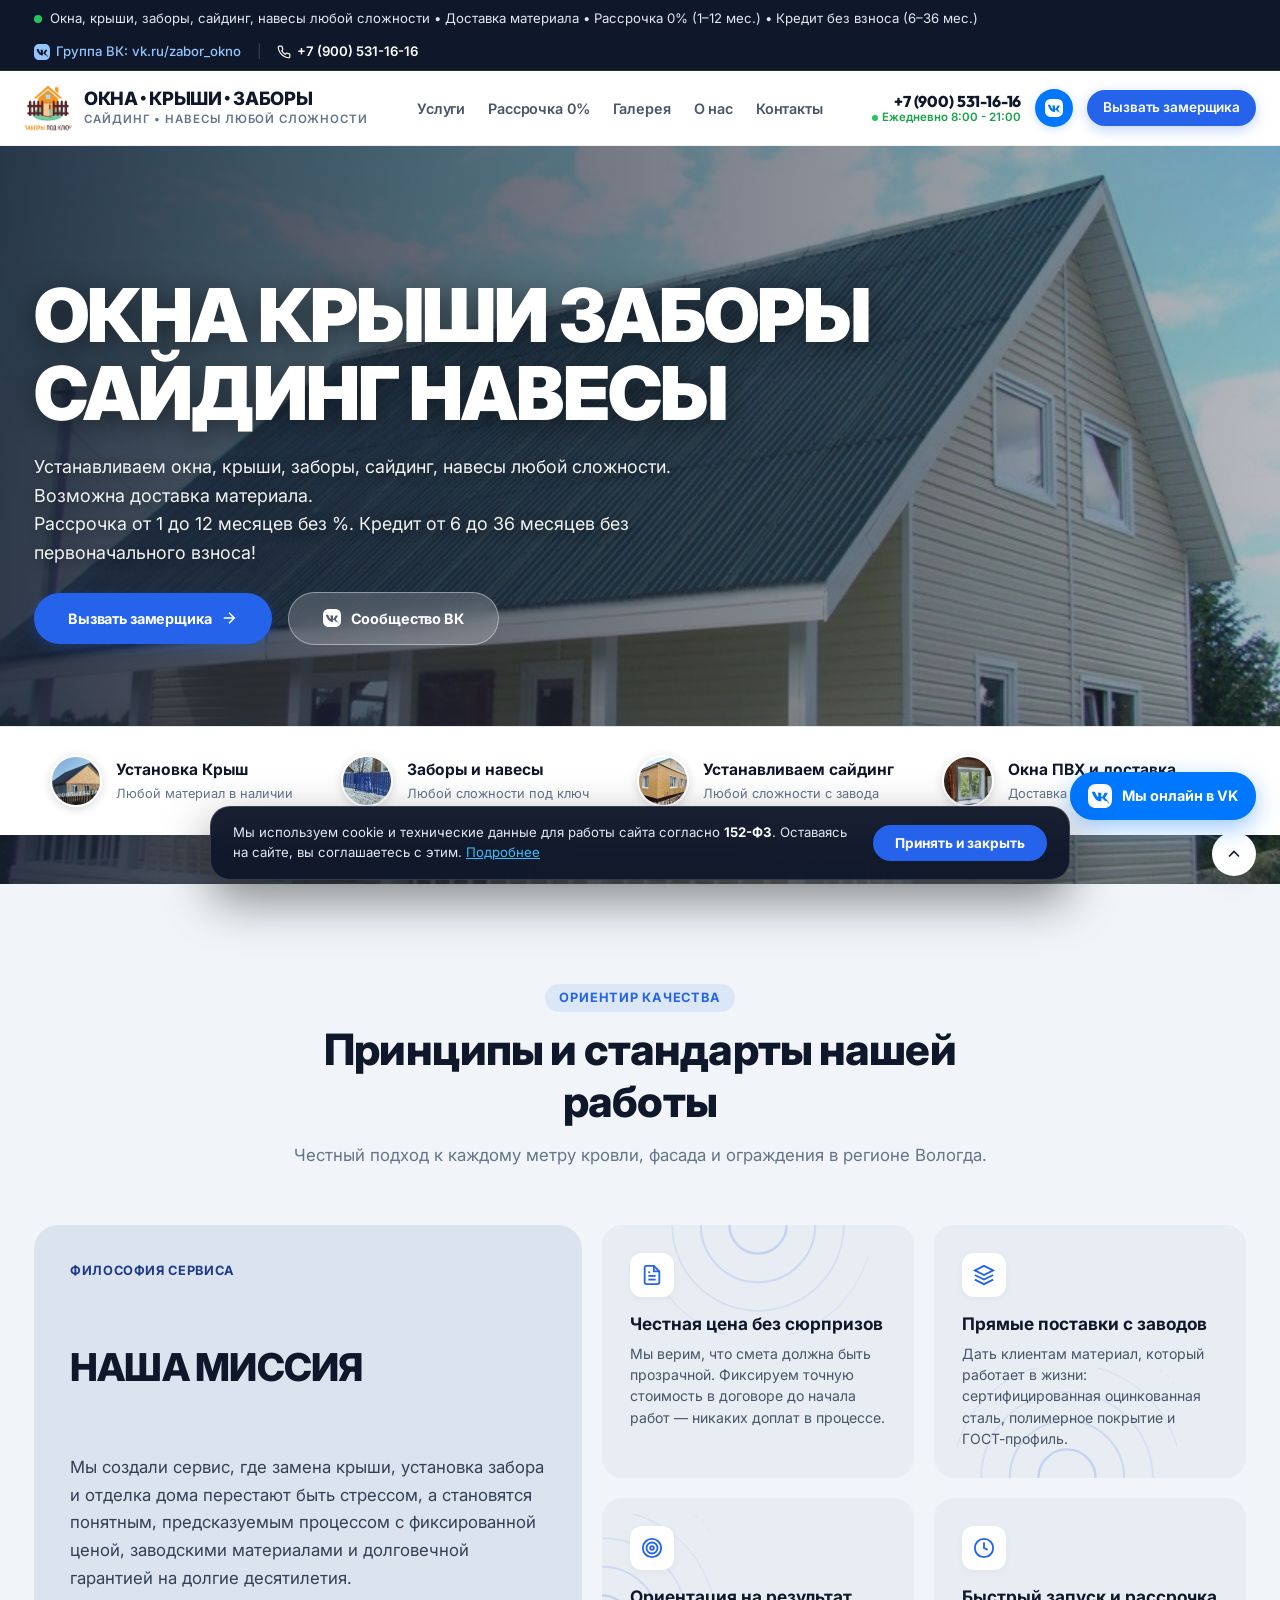
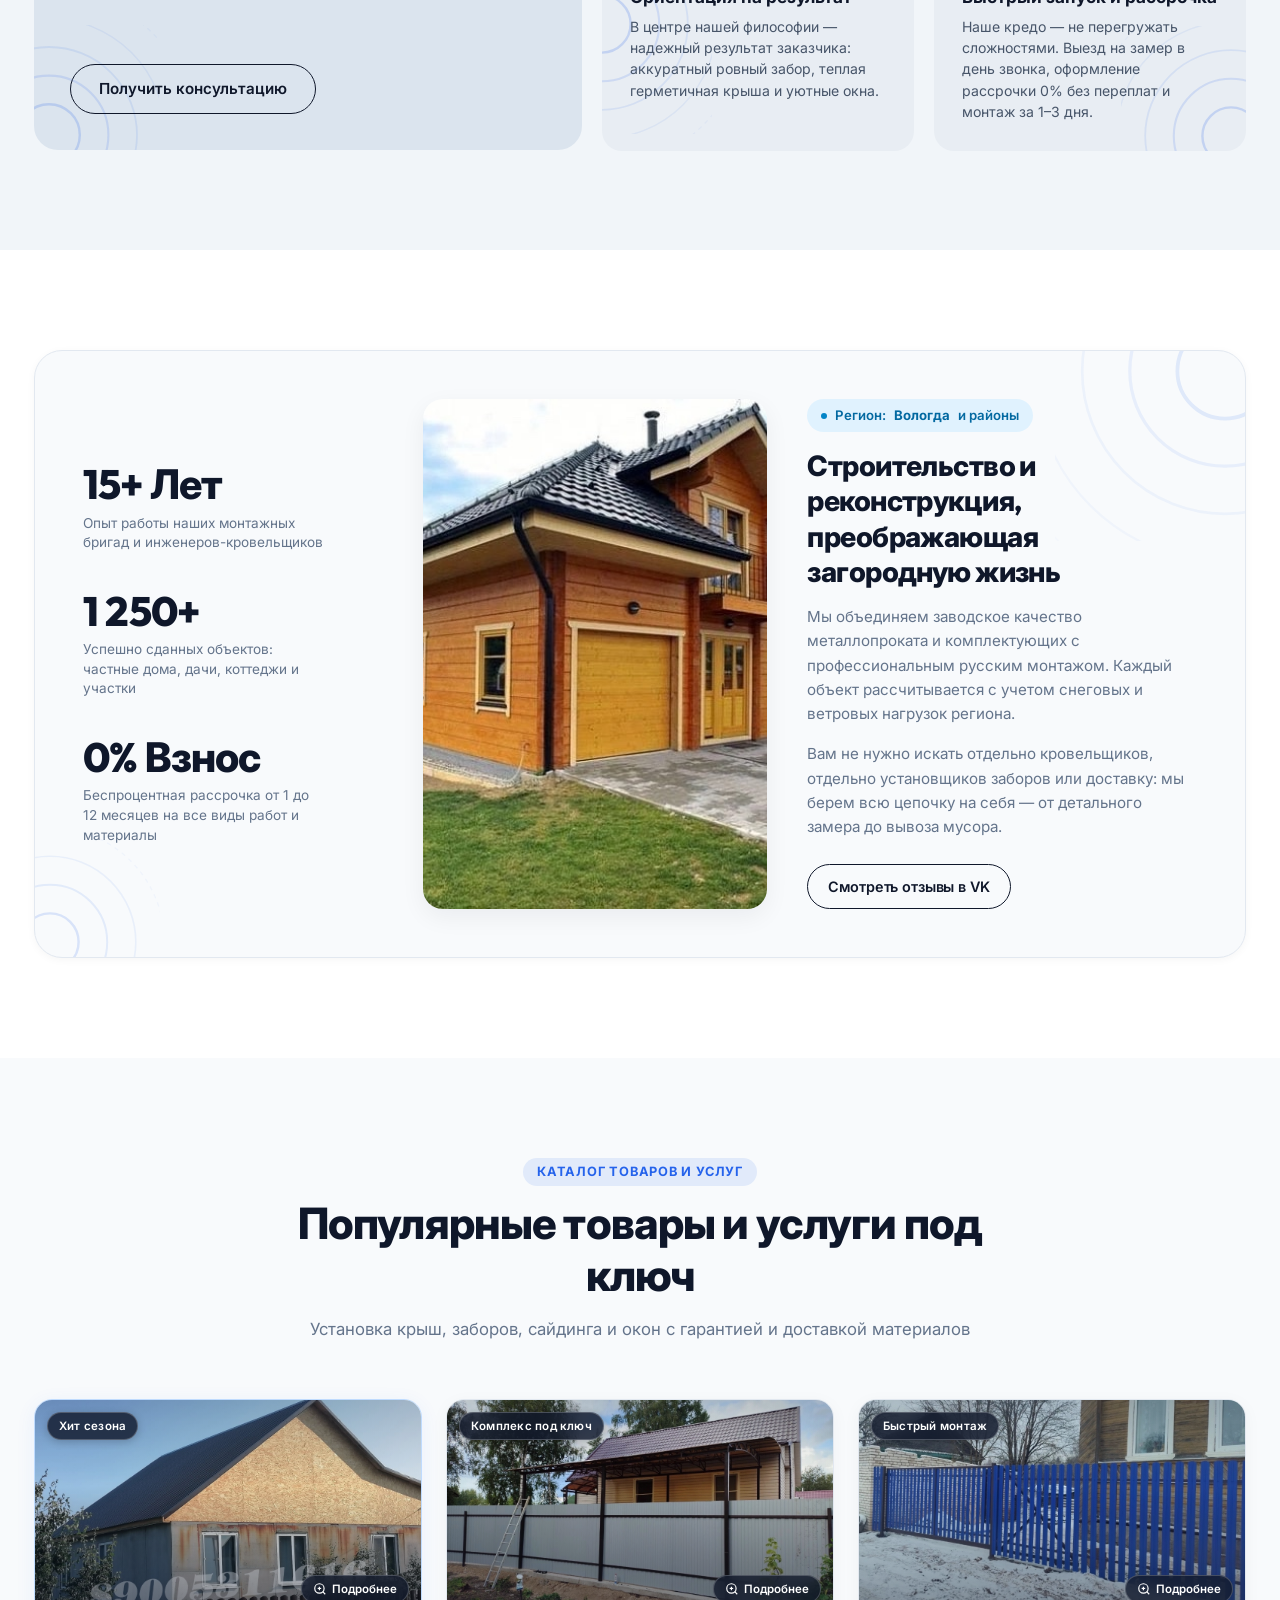
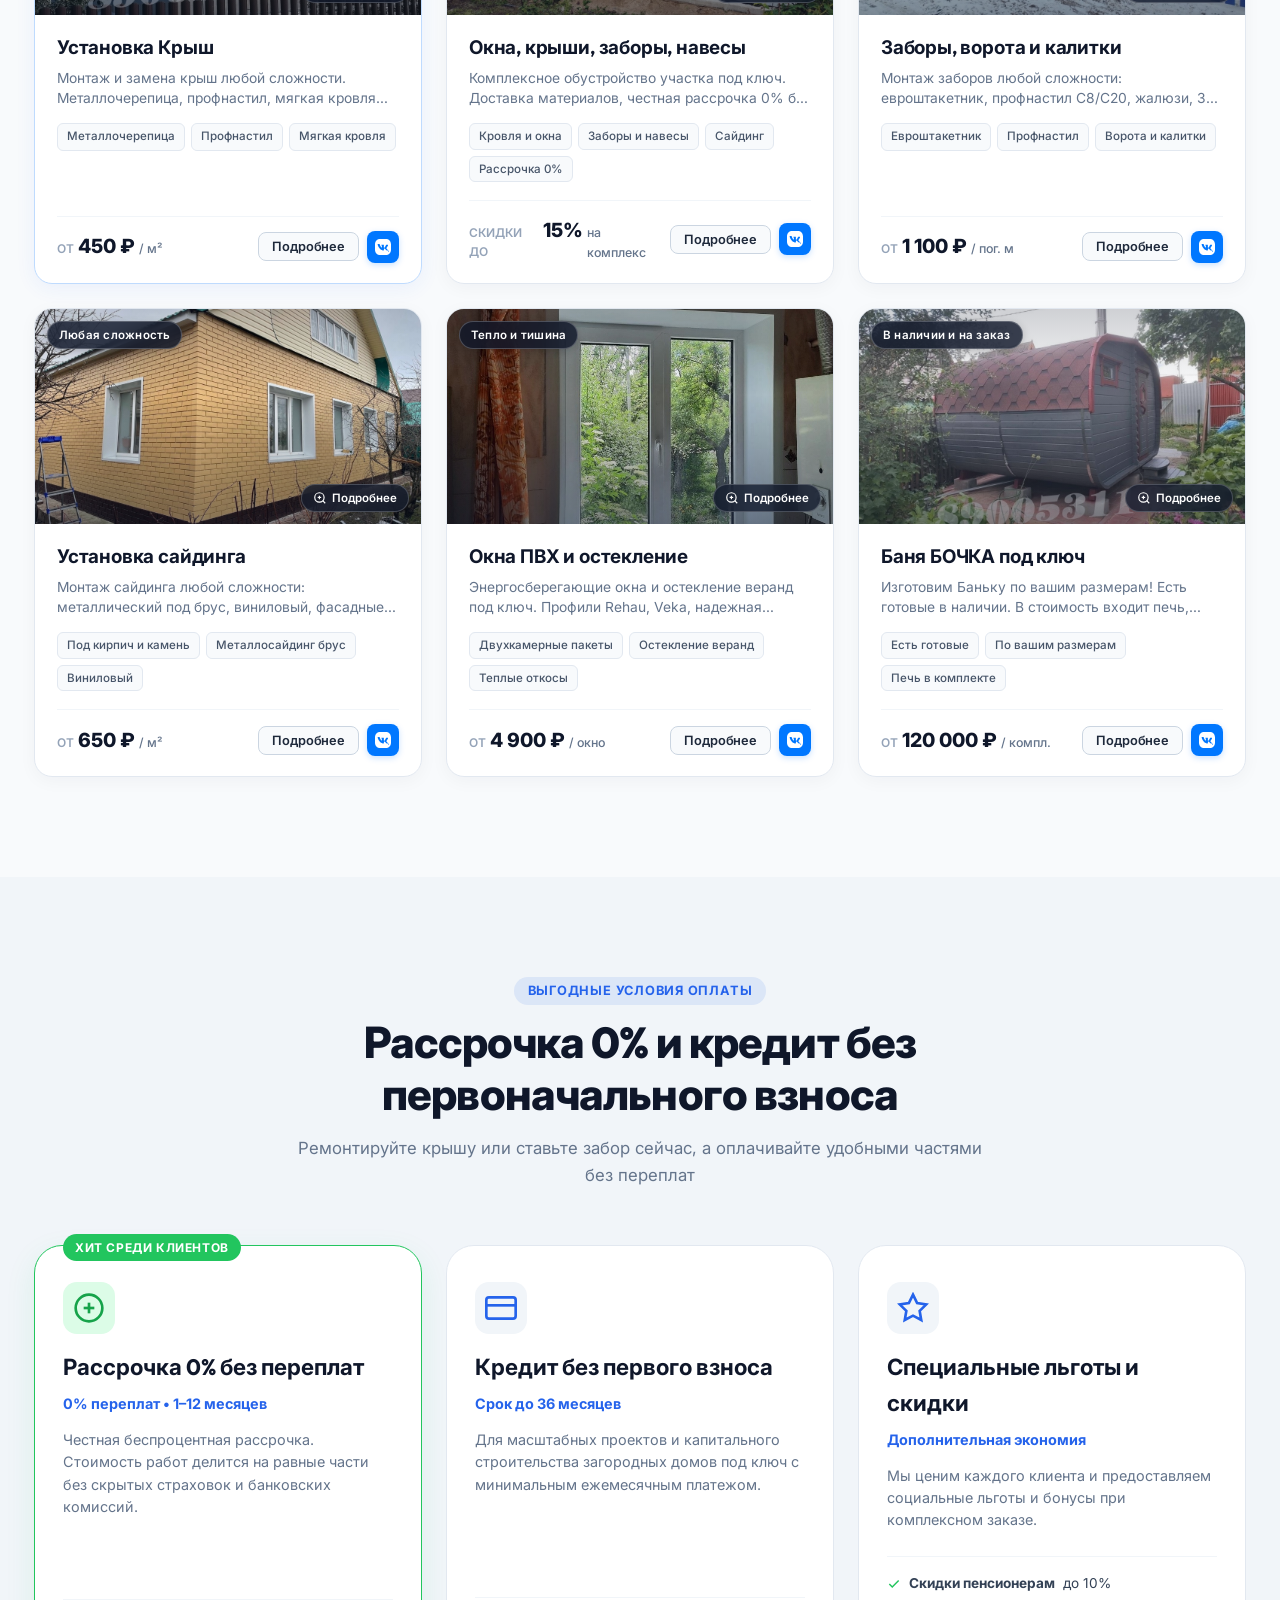
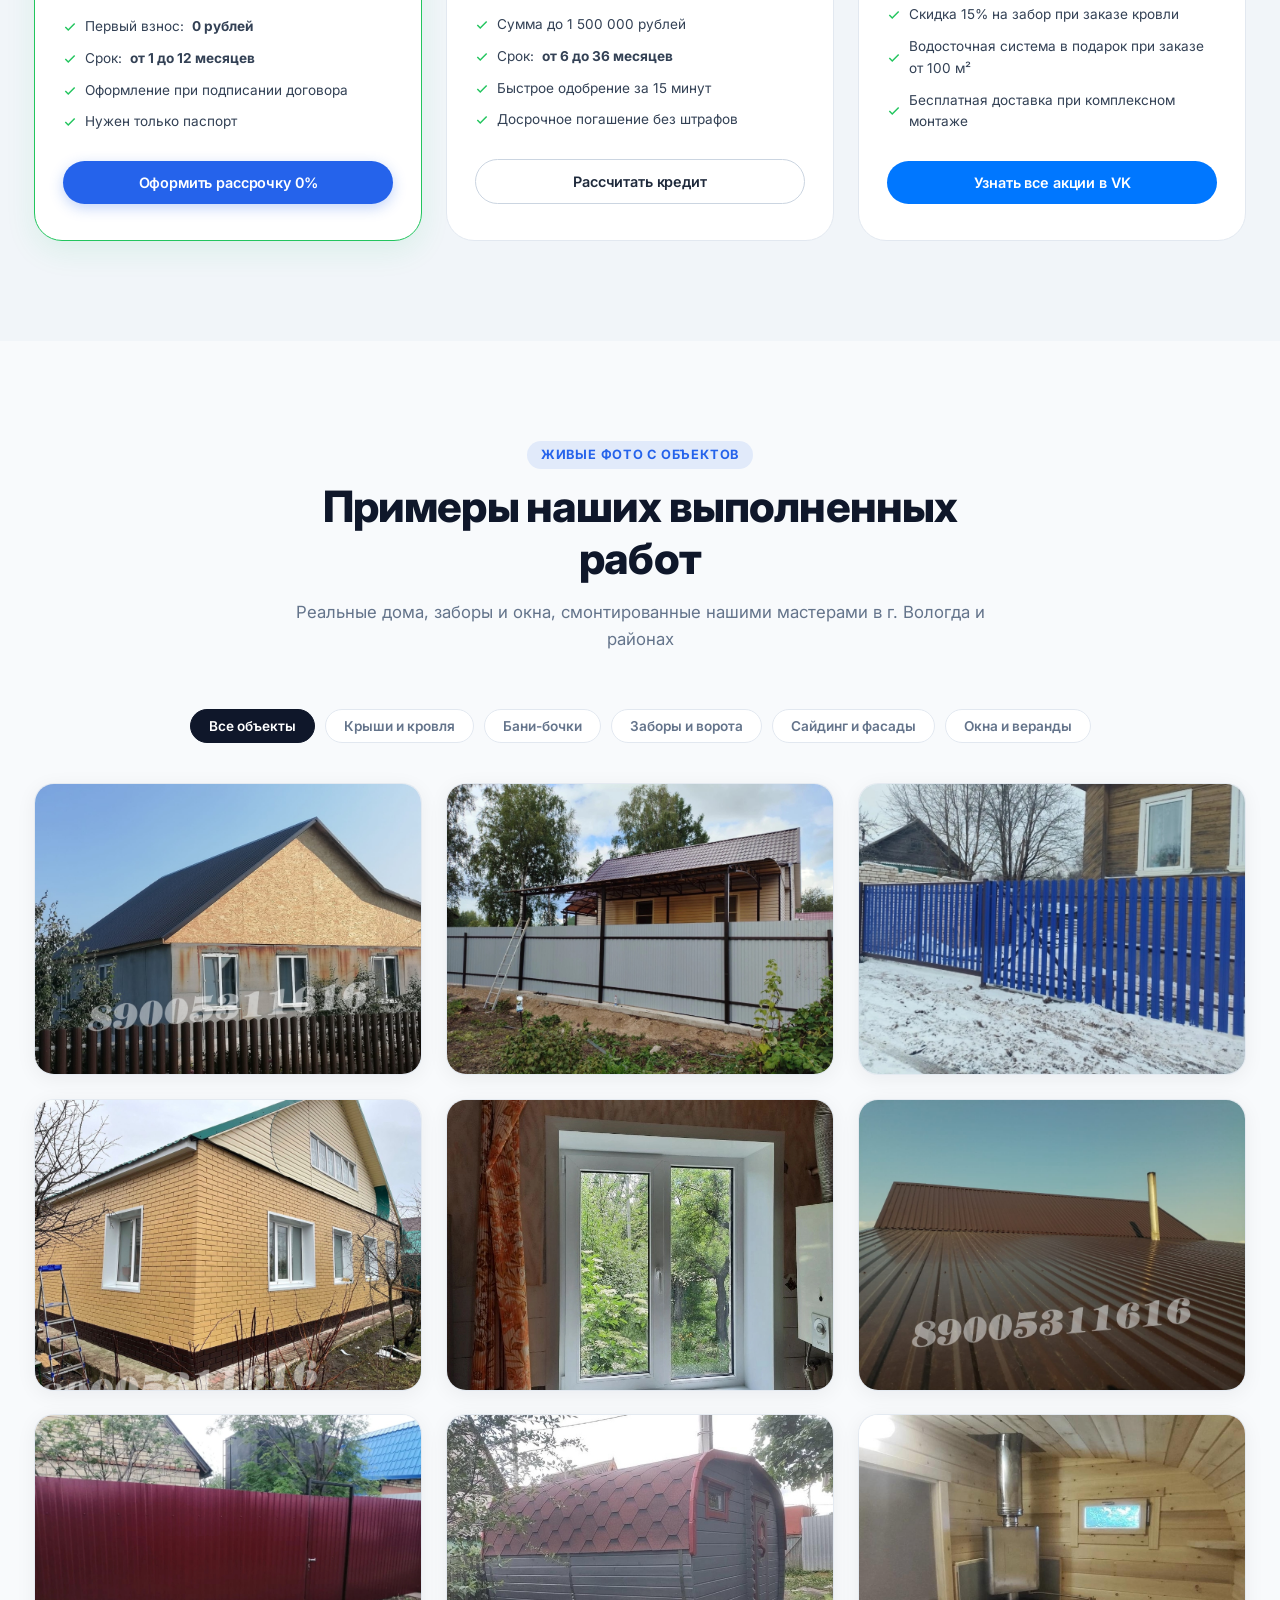
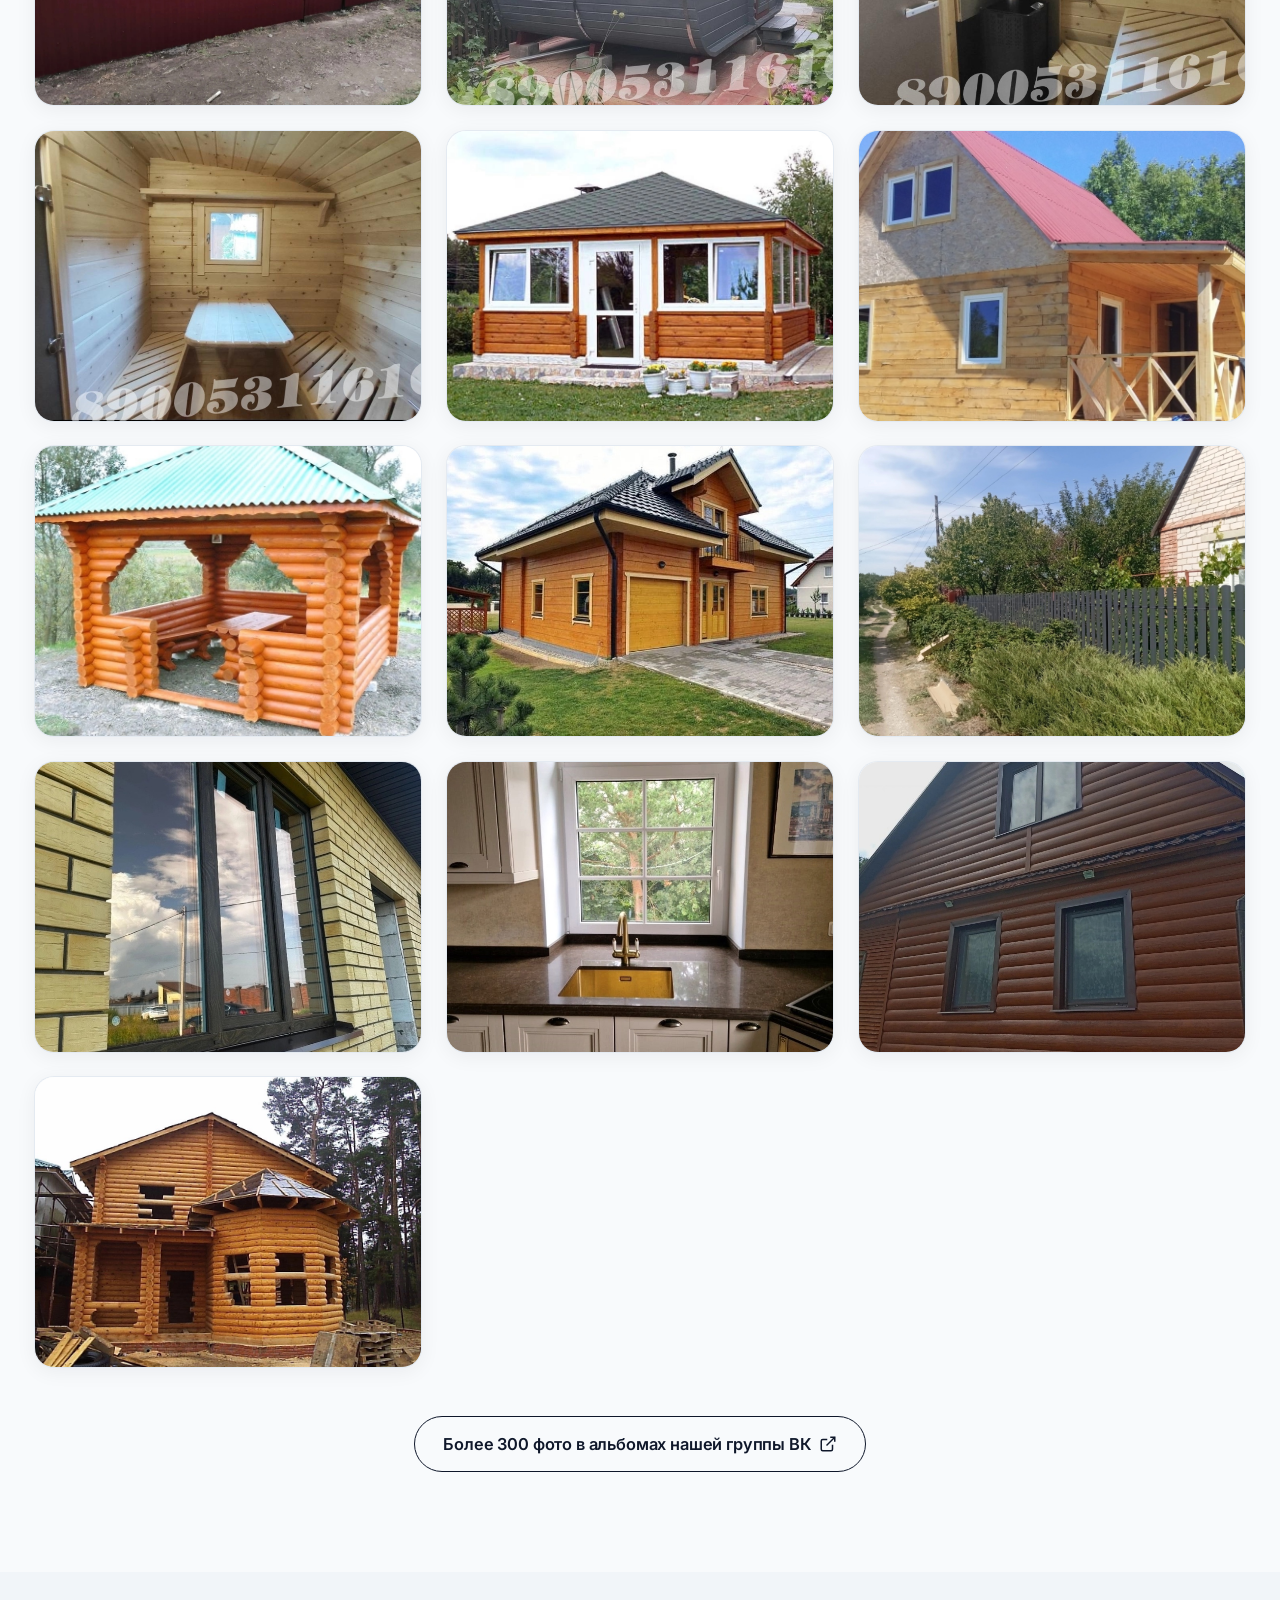
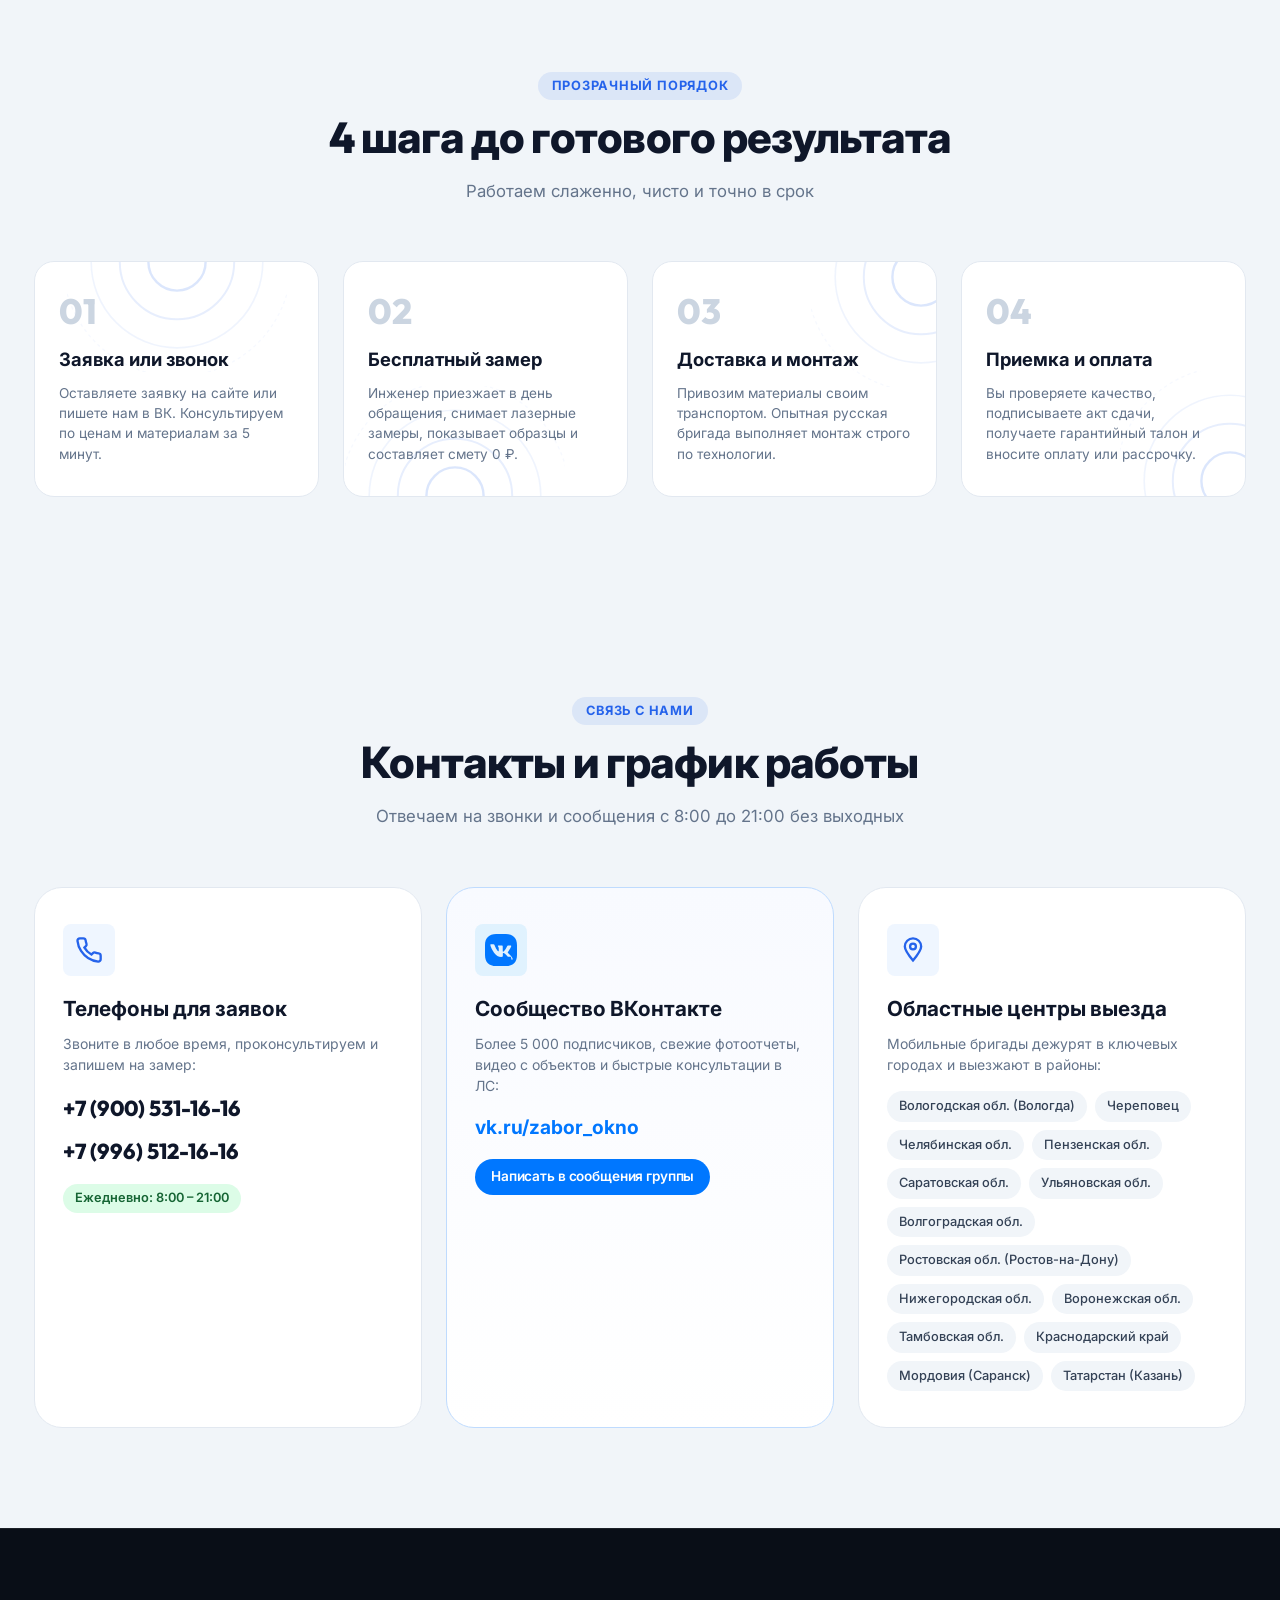
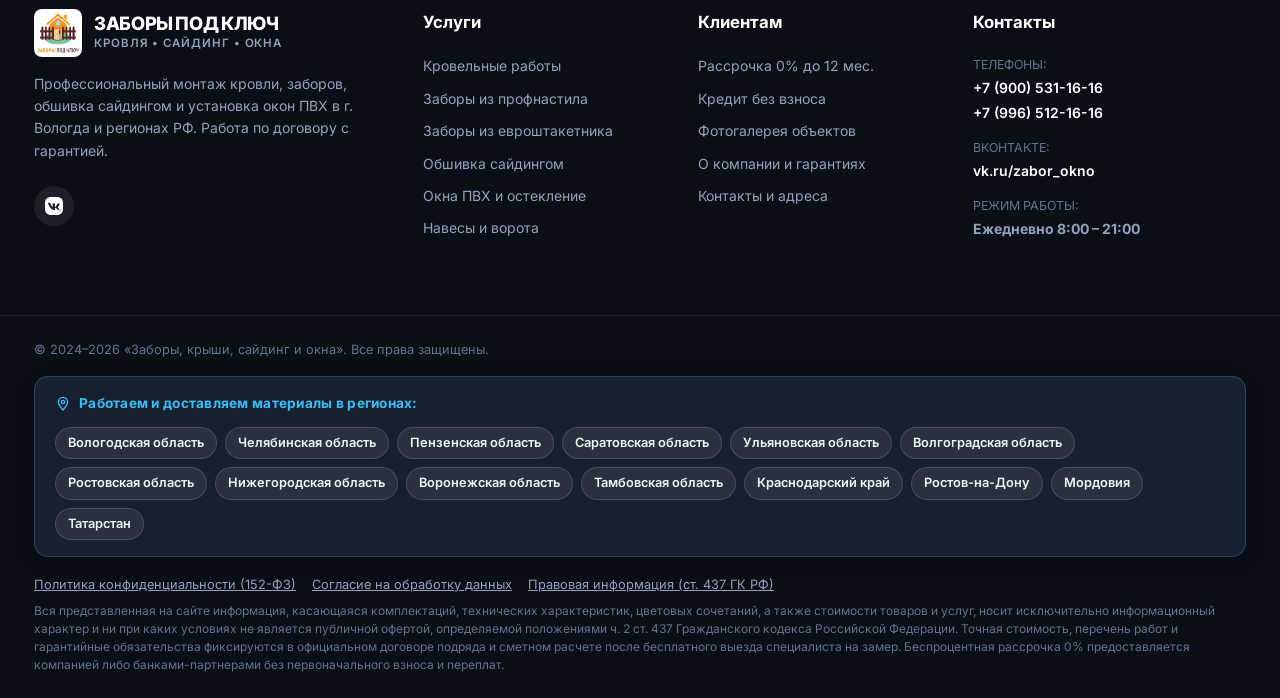
==== commit 46183e50: "Remove 'Готовые решения' (use case cards) section as requested and bump cache busters to v3.3" ====
--- a/index.html
+++ b/index.html
@@ -19,7 +19,7 @@
   <link href="https://fonts.googleapis.com/css2?family=Inter:wght@300;400;500;600;700;800&family=Outfit:wght@500;600;700;800&display=swap" rel="stylesheet">
 
   <!-- Stylesheet & Favicon -->
-  <link rel="stylesheet" href="css/style.css?v=3.2">
+  <link rel="stylesheet" href="css/style.css?v=3.3">
   <link rel="icon" type="image/png" href="img/logo.png">
 </head>
 <body>
@@ -746,135 +746,6 @@
             </div>
           </div>
 
-        </div>
-      </div>
-    </section>
-
-    <!-- SECTION: USE CASE CARDS (DIRECT MATCH TO USER REFERENCE IMAGE 4) -->
-    <section class="section section--light" id="usecases">
-      <div class="container">
-        <div class="section-head text-center" data-animate="fade-up">
-          <span class="section-tag">Готовые решения</span>
-          <h2 class="section-title">Для любых задач и любого бюджета</h2>
-          <p class="section-subtitle">Подберем оптимальный формат работ для вашего участка в <span class="city-text">Вологде</span></p>
-        </div>
-
-        <div class="usecase-grid">
-          <!-- Card 1: Для своего дома -->
-          <div class="usecase-card usecase-card--home" data-animate="fade-up" data-delay="100">
-            <div class="usecase-card__header">
-              <div class="usecase-card__visual usecase-card__visual--blue">
-                <svg viewBox="0 0 24 24" width="22" height="22" fill="none" stroke="currentColor" stroke-width="2">
-                  <path d="M3 9l9-7 9 7v11a2 2 0 0 1-2 2H5a2 2 0 0 1-2-2z"></path>
-                </svg>
-              </div>
-              <h3 class="usecase-card__title">Для своего дома</h3>
-            </div>
-            <p class="usecase-card__desc">
-              Капитальный монтаж кровли из металлочерепицы, утепление фасада сайдингом и надежный забор из евроштакетника.
-            </p>
-            <div class="usecase-card__features-box">
-              <ul class="usecase-card__list">
-                <li><span class="usecase-check">✓</span> Шумо- и гидроизоляция</li>
-                <li><span class="usecase-check">✓</span> Энергосберегающие окна</li>
-                <li><span class="usecase-check">✓</span> Гарантия по договору 10 лет</li>
-              </ul>
-            </div>
-            <a href="https://vk.ru/zabor_okno" target="_blank" rel="noopener noreferrer" class="usecase-card__btn">
-              <span>Рассчитать под ключ</span>
-              <svg viewBox="0 0 24 24" width="14" height="14" fill="none" stroke="currentColor" stroke-width="2"><polyline points="9 18 15 12 9 6"></polyline></svg>
-            </a>
-          </div>
-
-          <!-- Card 2: Для дачи и сада (Популярный выбор) -->
-          <div class="usecase-card usecase-card--garden usecase-card--highlight" data-animate="fade-up" data-delay="200">
-            <div class="usecase-card__badge-top">Популярный выбор</div>
-            <div class="usecase-card__header">
-              <div class="usecase-card__visual usecase-card__visual--green">
-                <svg viewBox="0 0 24 24" width="22" height="22" fill="none" stroke="currentColor" stroke-width="2">
-                  <circle cx="12" cy="12" r="5"></circle>
-                  <line x1="12" y1="1" x2="12" y2="3"></line>
-                  <line x1="12" y1="21" x2="12" y2="23"></line>
-                  <line x1="4.22" y1="4.22" x2="5.64" y2="5.64"></line>
-                  <line x1="18.36" y1="18.36" x2="19.78" y2="19.78"></line>
-                  <line x1="1" y1="12" x2="3" y2="12"></line>
-                  <line x1="21" y1="12" x2="23" y2="12"></line>
-                  <line x1="4.22" y1="19.78" x2="5.64" y2="18.36"></line>
-                  <line x1="18.36" y1="5.64" x2="19.78" y2="4.22"></line>
-                </svg>
-              </div>
-              <h3 class="usecase-card__title">Для дачи и сада</h3>
-            </div>
-            <p class="usecase-card__desc">
-              Экономичные решения: заборы из профнастила или сетки-рабицы, перекрытие старой крыши металлом за 1 день.
-            </p>
-            <div class="usecase-card__features-box">
-              <ul class="usecase-card__list">
-                <li><span class="usecase-check">✓</span> Цены от производителя</li>
-                <li><span class="usecase-check">✓</span> Монтаж за 1–2 рабочих дня</li>
-                <li><span class="usecase-check">✓</span> Рассрочка 0% без переплат</li>
-              </ul>
-            </div>
-            <a href="https://vk.ru/zabor_okno" target="_blank" rel="noopener noreferrer" class="usecase-card__btn usecase-card__btn--highlight">
-              <span>Рассчитать под ключ</span>
-              <svg viewBox="0 0 24 24" width="14" height="14" fill="none" stroke="currentColor" stroke-width="2"><polyline points="9 18 15 12 9 6"></polyline></svg>
-            </a>
-          </div>
-
-          <!-- Card 3: Для безопасности -->
-          <div class="usecase-card usecase-card--security" data-animate="fade-up" data-delay="300">
-            <div class="usecase-card__header">
-              <div class="usecase-card__visual usecase-card__visual--purple">
-                <svg viewBox="0 0 24 24" width="22" height="22" fill="none" stroke="currentColor" stroke-width="2">
-                  <path d="M12 22s8-4 8-10V5l-8-3-8 3v7c0 6 8 10 8 10z"></path>
-                </svg>
-              </div>
-              <h3 class="usecase-card__title">Для безопасности</h3>
-            </div>
-            <p class="usecase-card__desc">
-              Глухие заборы до 2.5 м, откатные и распашные ворота с автоматикой, калитки с врезными замками и навесы под авто.
-            </p>
-            <div class="usecase-card__features-box">
-              <ul class="usecase-card__list">
-                <li><span class="usecase-check">✓</span> Прочный каркас и столбы</li>
-                <li><span class="usecase-check">✓</span> Защита от ветра и чужих глаз</li>
-                <li><span class="usecase-check">✓</span> Надежная заводская фурнитура</li>
-              </ul>
-            </div>
-            <a href="https://vk.ru/zabor_okno" target="_blank" rel="noopener noreferrer" class="usecase-card__btn">
-              <span>Рассчитать под ключ</span>
-              <svg viewBox="0 0 24 24" width="14" height="14" fill="none" stroke="currentColor" stroke-width="2"><polyline points="9 18 15 12 9 6"></polyline></svg>
-            </a>
-          </div>
-
-          <!-- Card 4: Под ключ с доставкой -->
-          <div class="usecase-card usecase-card--turnkey" data-animate="fade-up" data-delay="400">
-            <div class="usecase-card__header">
-              <div class="usecase-card__visual usecase-card__visual--amber">
-                <svg viewBox="0 0 24 24" width="22" height="22" fill="none" stroke="currentColor" stroke-width="2">
-                  <rect x="1" y="3" width="15" height="13"></rect>
-                  <polygon points="16 8 20 8 23 11 23 16 16 16 16 8"></polygon>
-                  <circle cx="5.5" cy="18.5" r="2.5"></circle>
-                  <circle cx="18.5" cy="18.5" r="2.5"></circle>
-                </svg>
-              </div>
-              <h3 class="usecase-card__title">Под ключ с доставкой</h3>
-            </div>
-            <p class="usecase-card__desc">
-              Полный цикл без забот: закупаем по оптовой цене, привозим своим транспортом, разгружаем и убираем мусор.
-            </p>
-            <div class="usecase-card__features-box">
-              <ul class="usecase-card__list">
-                <li><span class="usecase-check">✓</span> Свой автопарк спецтехники</li>
-                <li><span class="usecase-check">✓</span> Выезд на замер с образцами</li>
-                <li><span class="usecase-check">✓</span> Оплата после приемки работ</li>
-              </ul>
-            </div>
-            <a href="https://vk.ru/zabor_okno" target="_blank" rel="noopener noreferrer" class="usecase-card__btn">
-              <span>Рассчитать под ключ</span>
-              <svg viewBox="0 0 24 24" width="14" height="14" fill="none" stroke="currentColor" stroke-width="2"><polyline points="9 18 15 12 9 6"></polyline></svg>
-            </a>
-          </div>
         </div>
       </div>
     </section>
@@ -1845,6 +1716,6 @@
   </div>
 
   <!-- Main JavaScript File -->
-  <script src="js/main.js?v=3.2"></script>
+  <script src="js/main.js?v=3.3"></script>
 </body>
 </html>
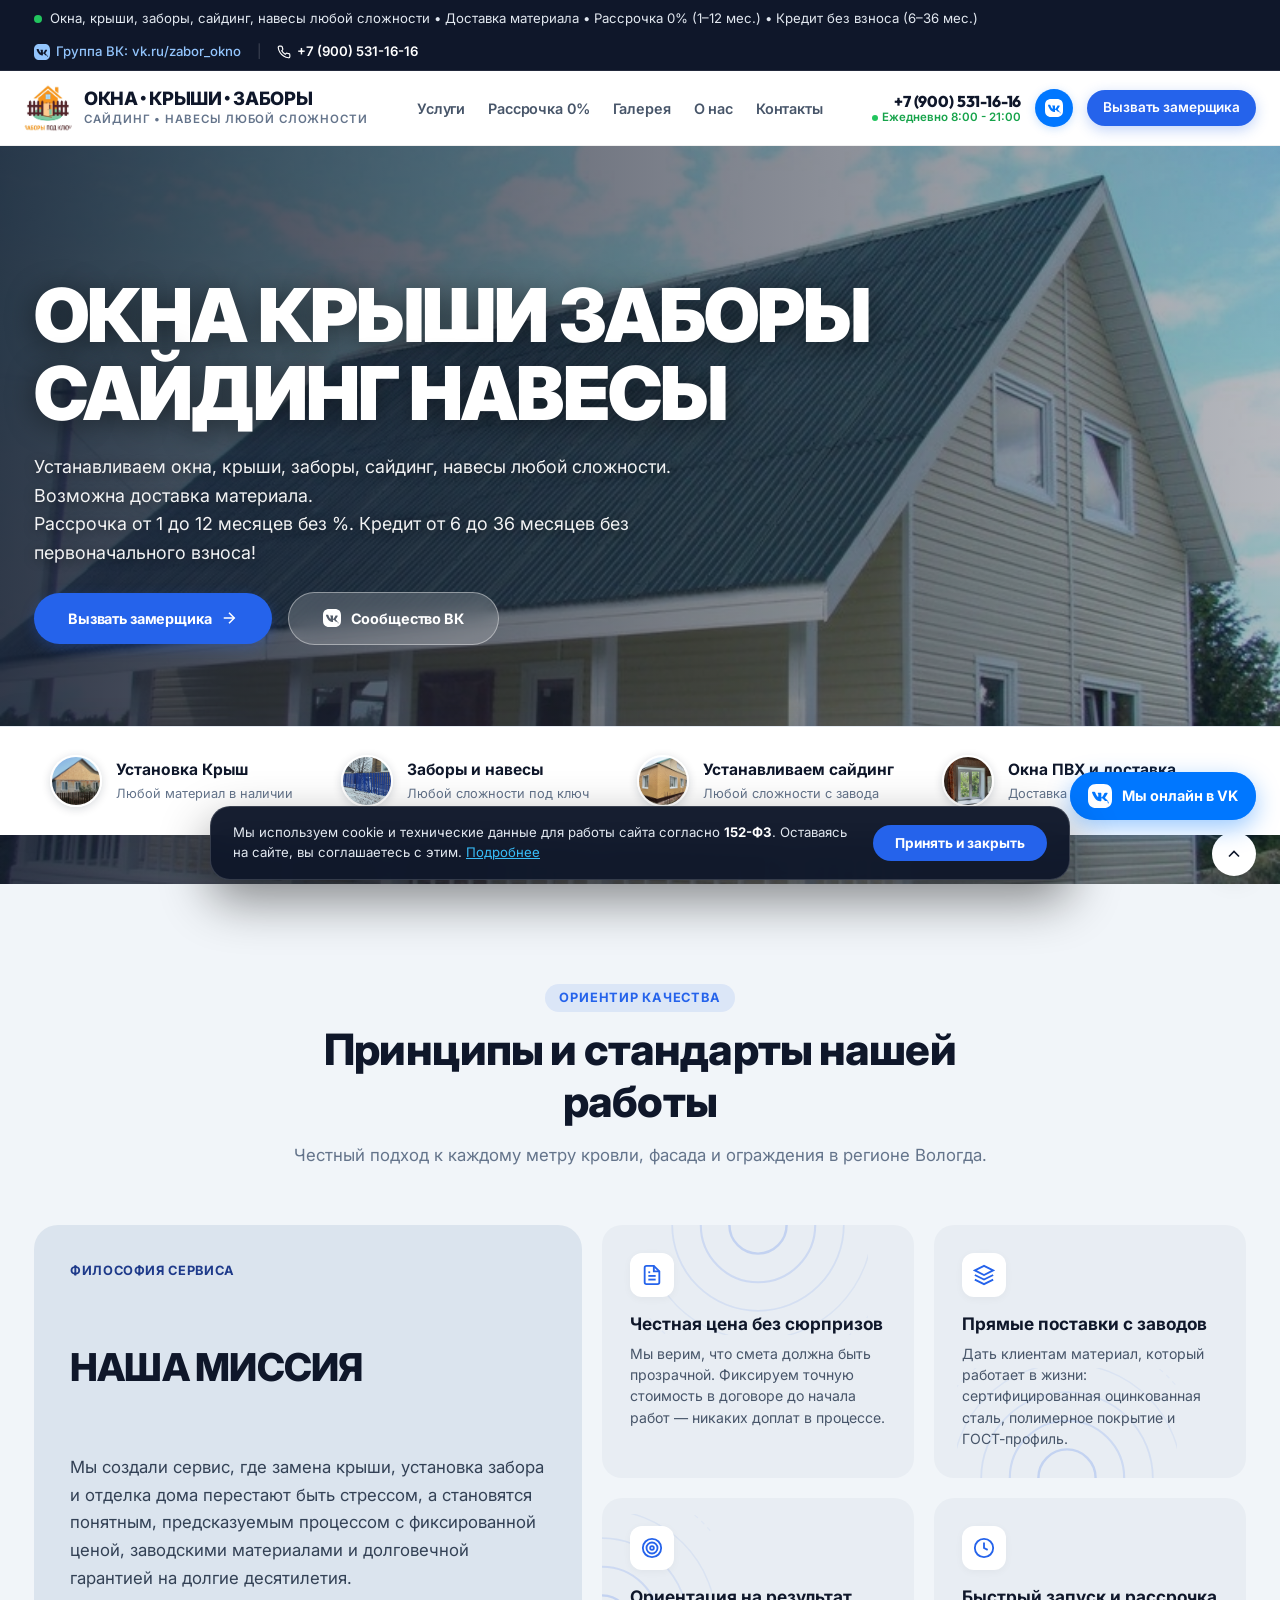
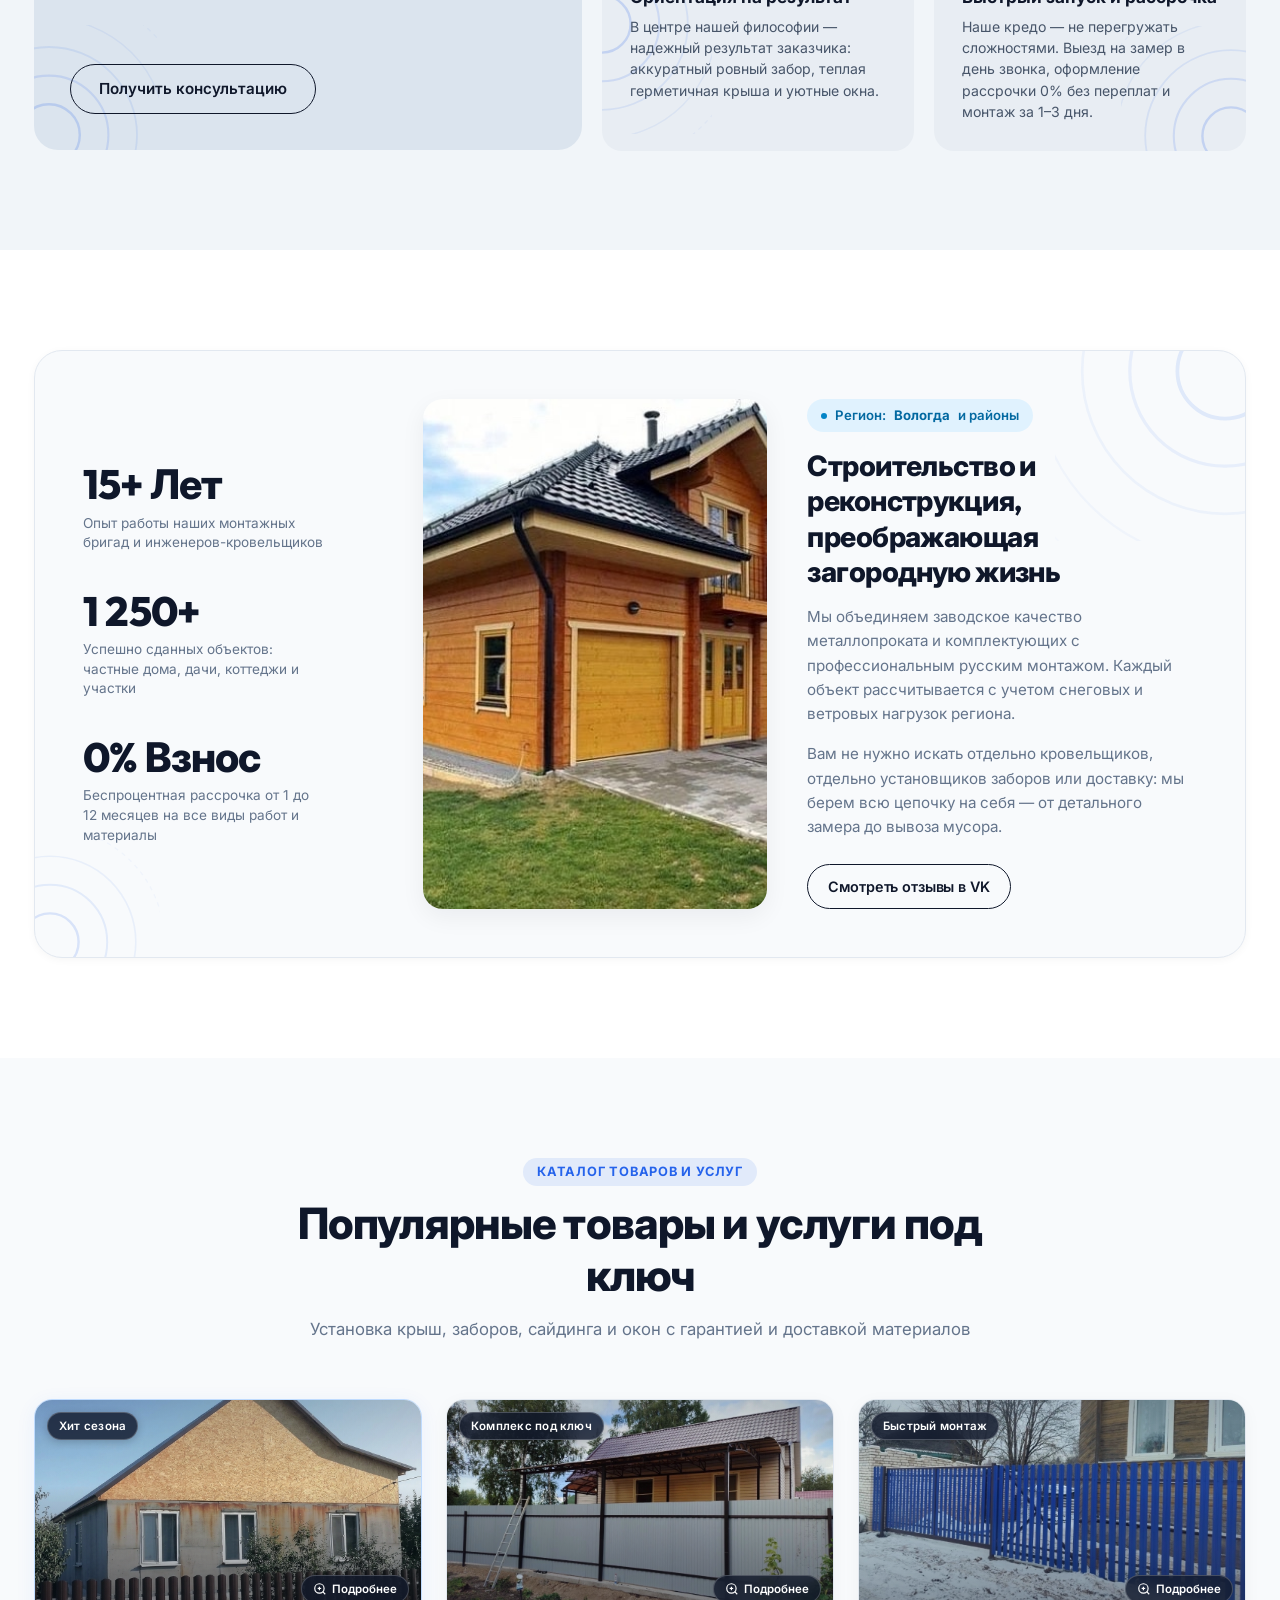
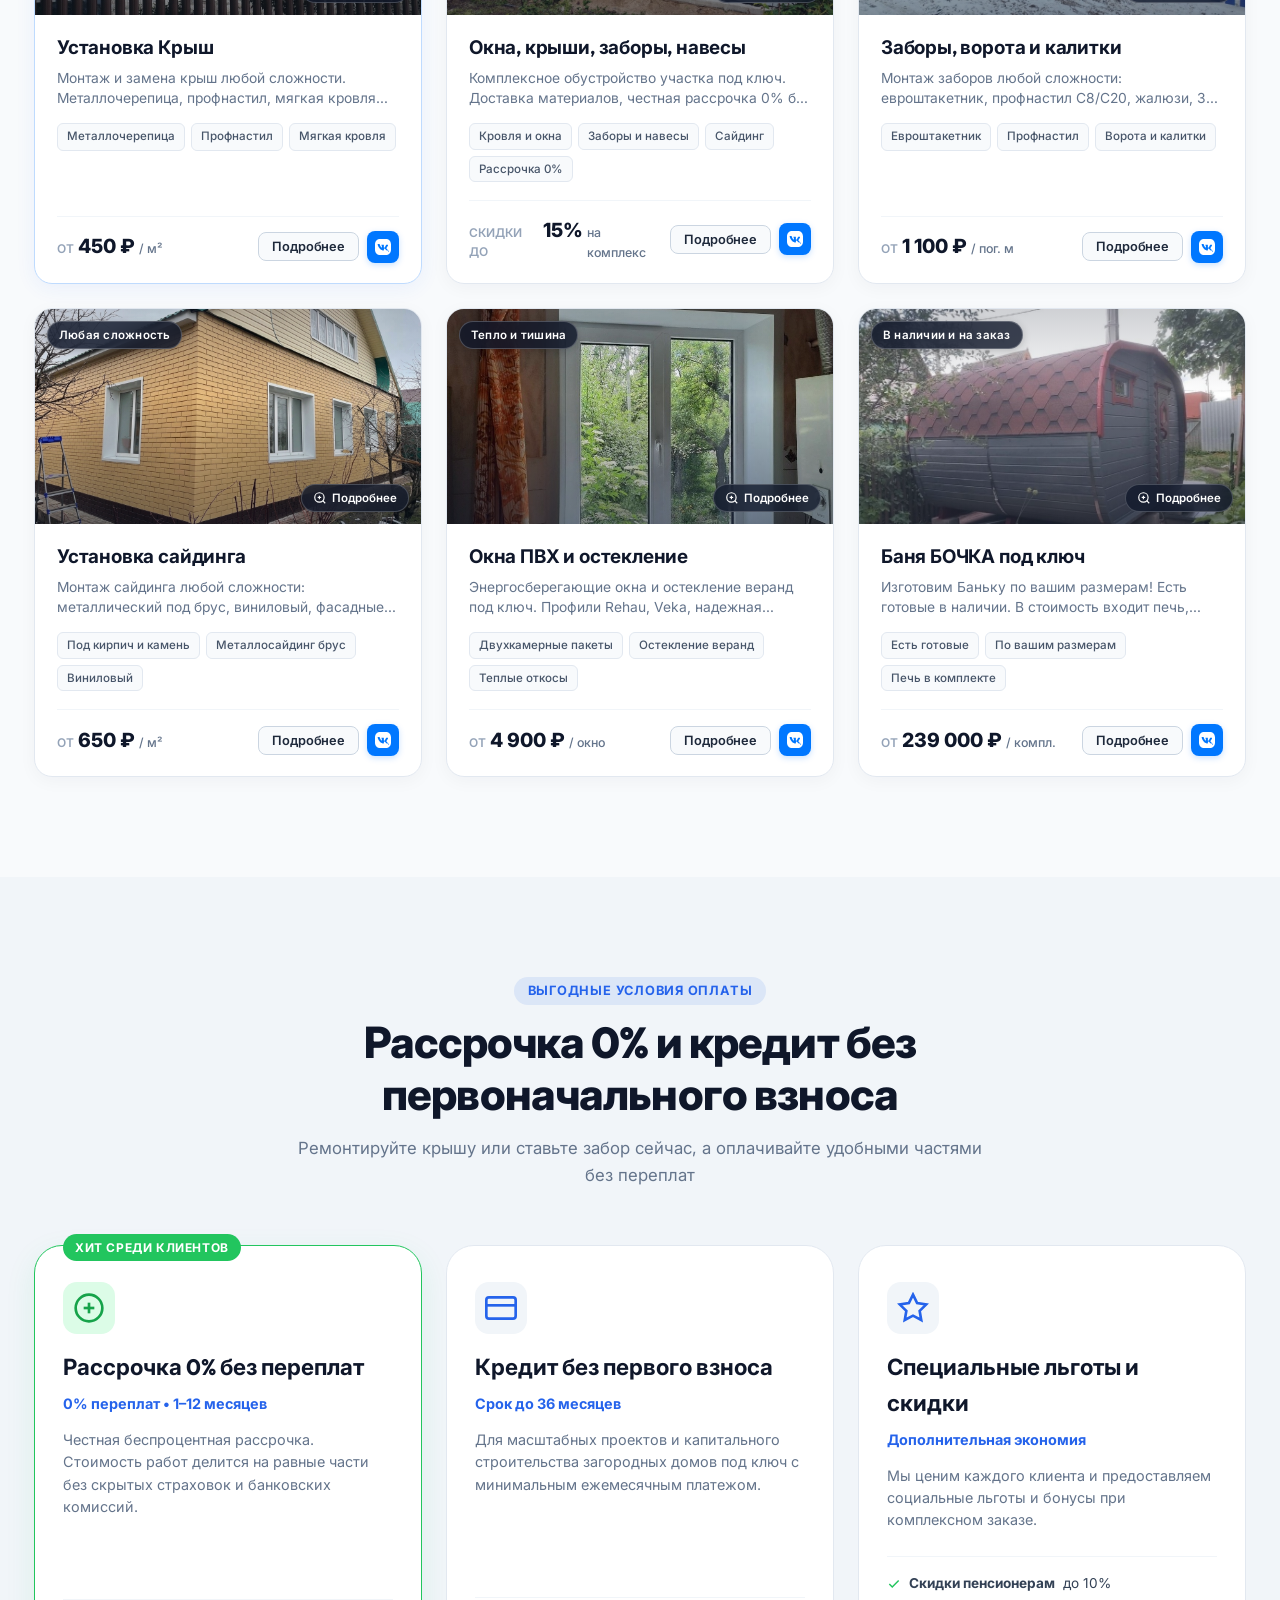
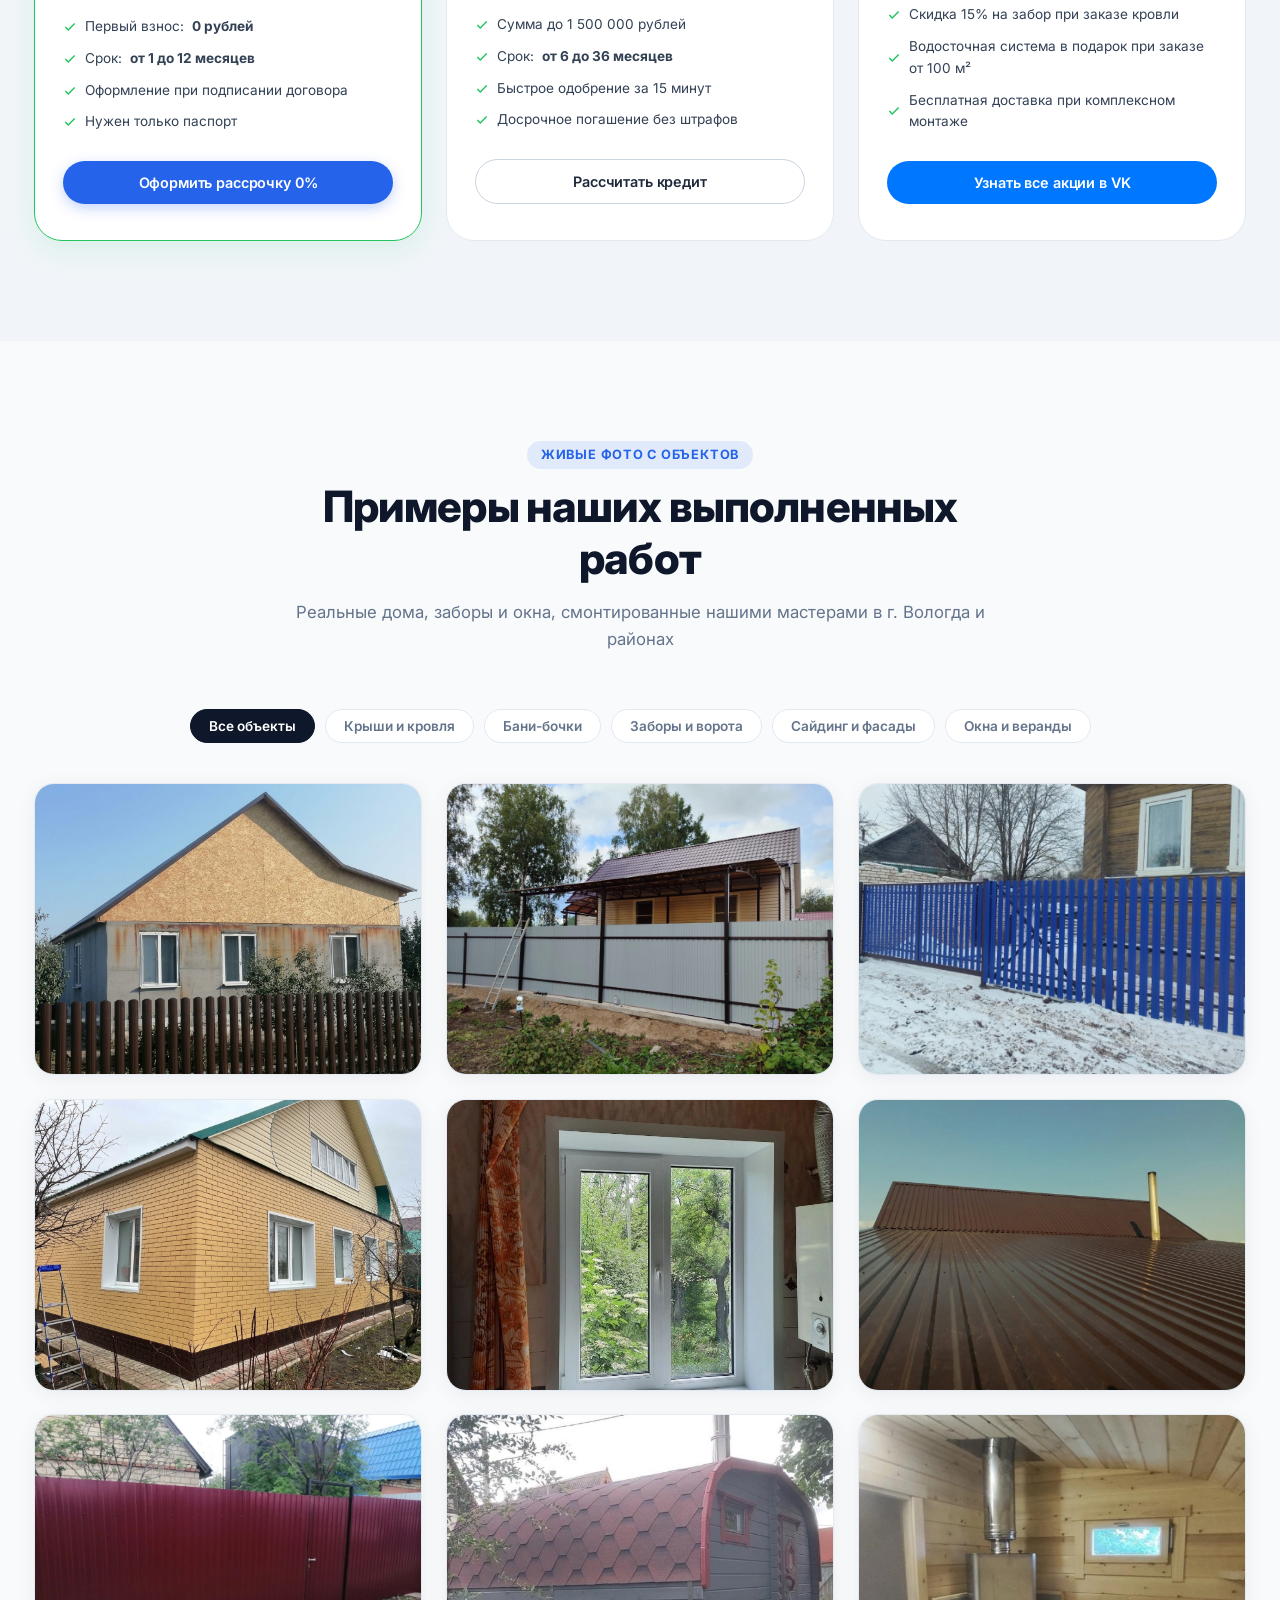
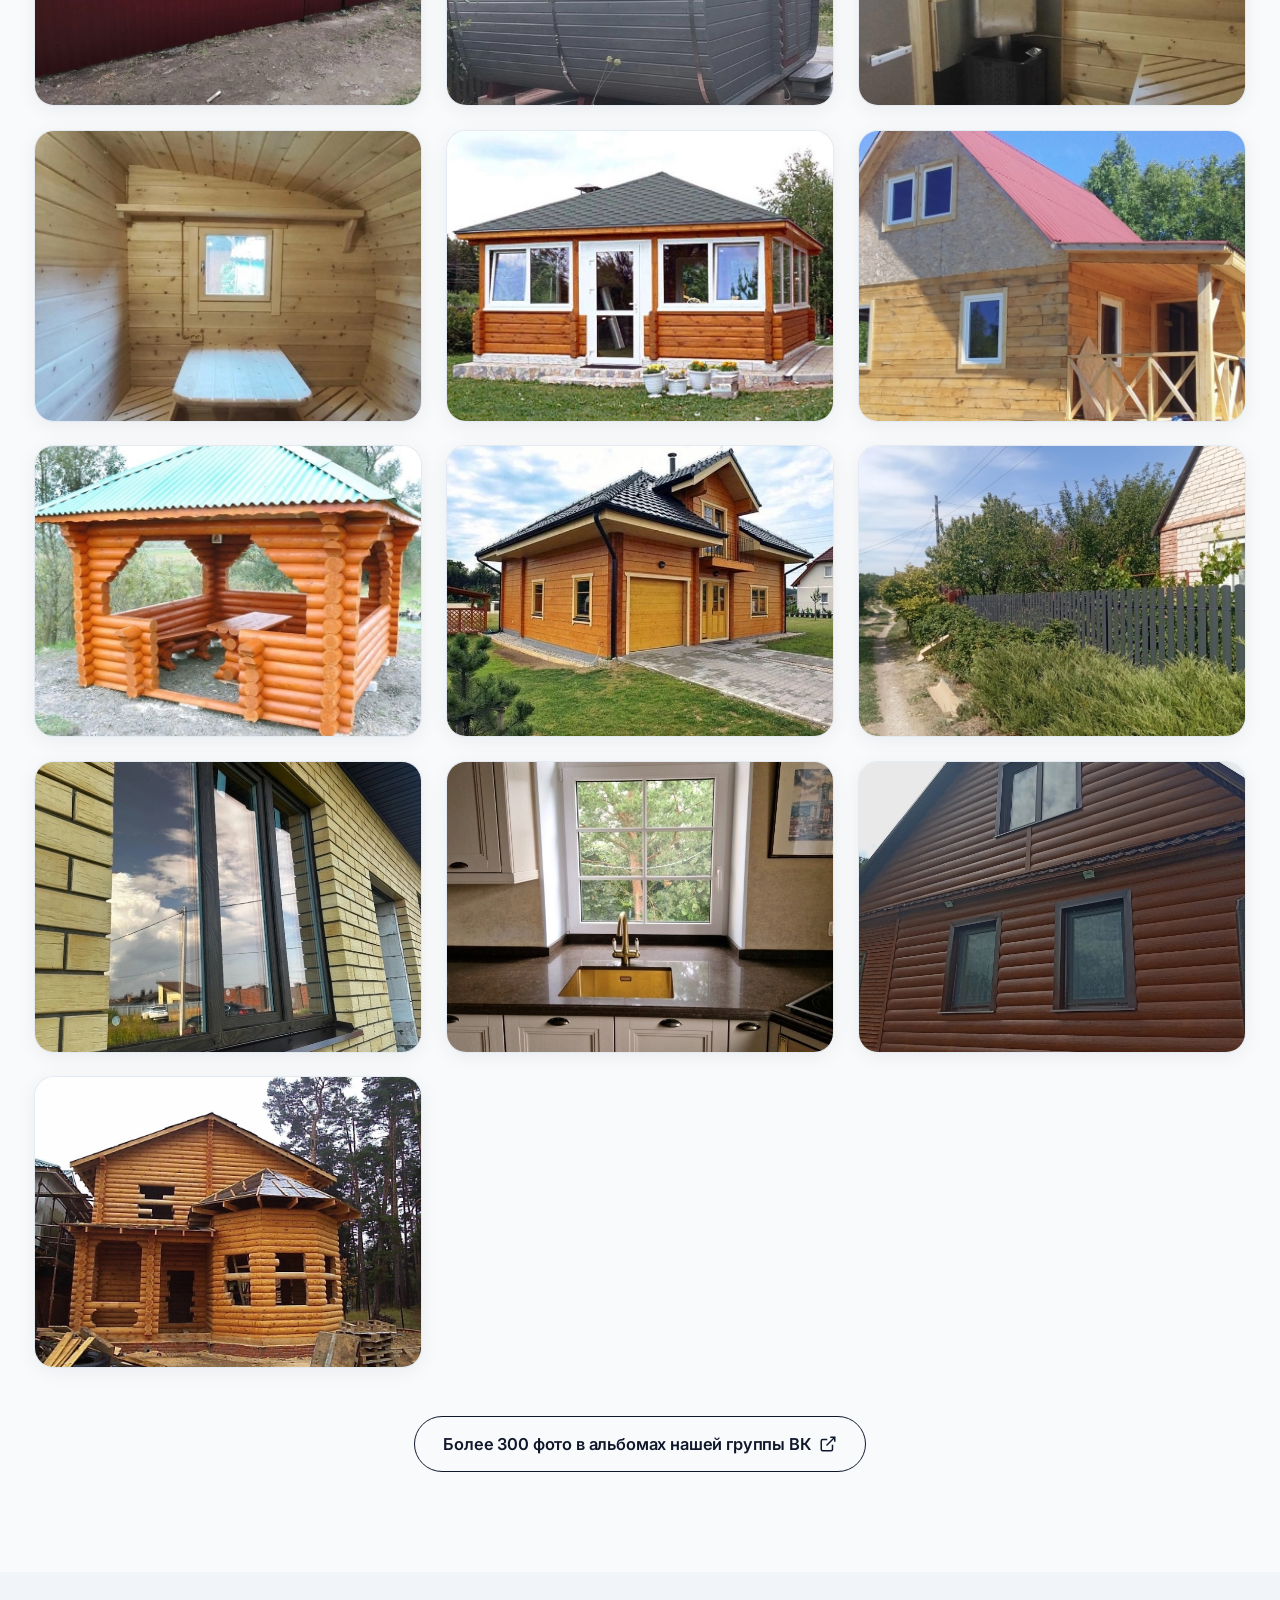
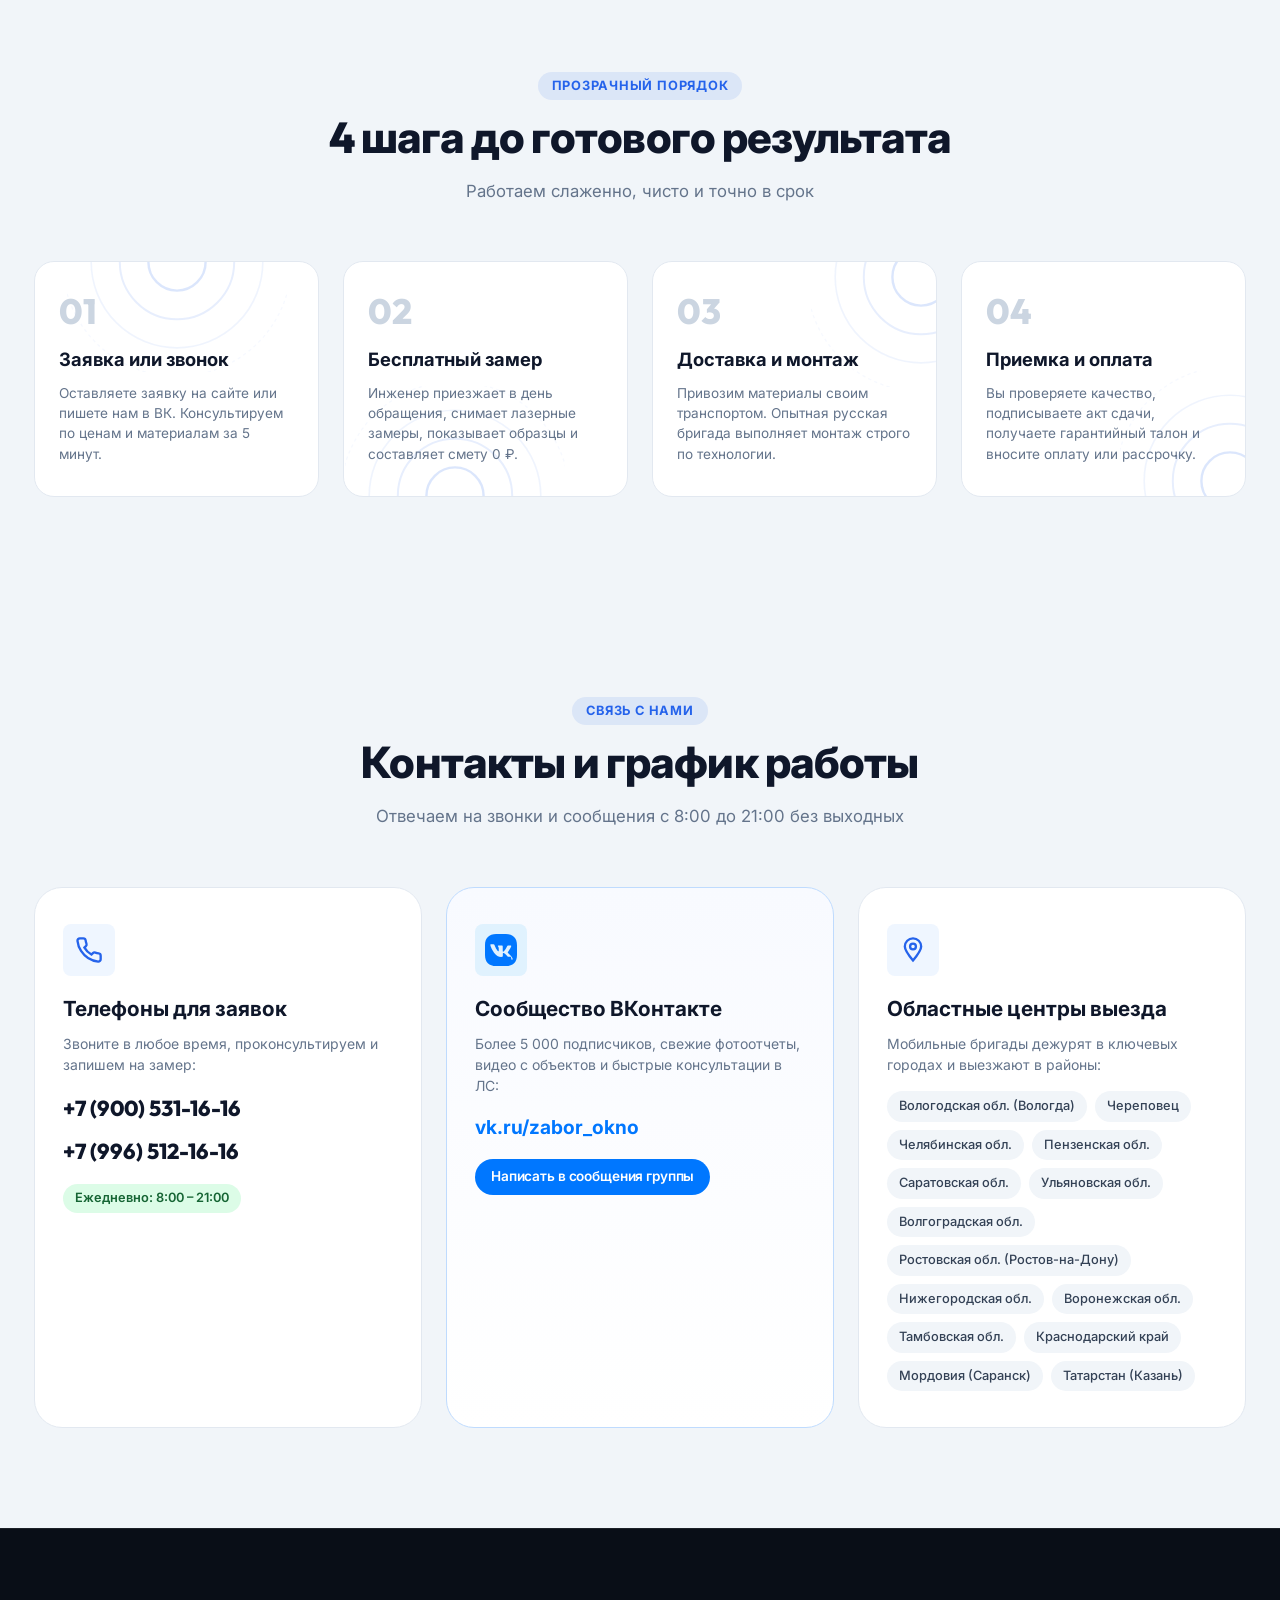
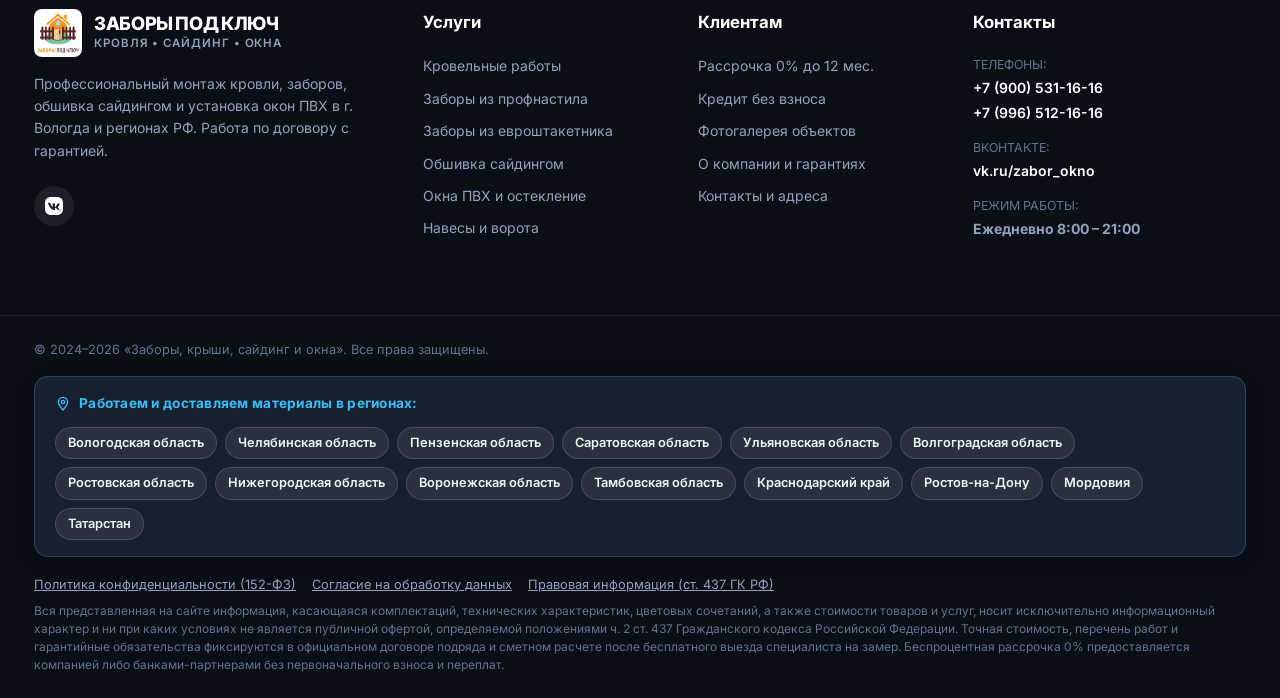
==== commit 506e7ce4: "Update CTA buttons to direct VK messages, remove phone watermarks from photos, update banya bochka p" ====
--- a/index.html
+++ b/index.html
@@ -19,7 +19,7 @@
   <link href="https://fonts.googleapis.com/css2?family=Inter:wght@300;400;500;600;700;800&family=Outfit:wght@500;600;700;800&display=swap" rel="stylesheet">
 
   <!-- Stylesheet & Favicon -->
-  <link rel="stylesheet" href="css/style.css?v=3.3">
+  <link rel="stylesheet" href="css/style.css?v=3.4">
   <link rel="icon" type="image/png" href="img/logo.png">
 </head>
 <body>
@@ -84,7 +84,7 @@
           </svg>
         </a>
 
-        <a href="https://vk.ru/zabor_okno" target="_blank" rel="noopener noreferrer" class="btn btn--primary btn--sm open-lead-modal">Вызвать замерщика</a>
+        <a href="https://vk.me/zabor_okno" target="_blank" rel="noopener noreferrer" class="btn btn--primary btn--sm open-lead-modal">Вызвать замерщика</a>
         <button class="burger" id="burgerBtn" aria-label="Открыть меню">
           <span></span><span></span><span></span>
         </button>
@@ -115,7 +115,7 @@
 
       <!-- Quick Action / Call to Measurement -->
       <div class="mobile-drawer__cta">
-        <a href="https://vk.ru/zabor_okno" target="_blank" rel="noopener noreferrer" class="btn btn--primary btn--block open-lead-modal" data-service="Бесплатный выезд замерщика">
+        <a href="https://vk.me/zabor_okno" target="_blank" rel="noopener noreferrer" class="btn btn--primary btn--block open-lead-modal" data-service="Бесплатный выезд замерщика">
           <svg viewBox="0 0 24 24" width="18" height="18" fill="none" stroke="currentColor" stroke-width="2">
             <path d="M21 16V8a2 2 0 0 0-1-1.73l-7-4a2 2 0 0 0-2 0l-7 4A2 2 0 0 0 3 8v8a2 2 0 0 0 1 1.73l7 4a2 2 0 0 0 2 0l7-4A2 2 0 0 0 21 16z"></path>
           </svg>
@@ -261,7 +261,7 @@
             </p>
 
             <div class="hero-banner-full__actions">
-              <a href="https://vk.ru/zabor_okno" target="_blank" rel="noopener noreferrer" class="btn btn--primary btn--pill open-lead-modal">
+              <a href="https://vk.me/zabor_okno" target="_blank" rel="noopener noreferrer" class="btn btn--primary btn--pill open-lead-modal">
                 <span>Вызвать замерщика</span>
                 <svg viewBox="0 0 24 24" width="18" height="18" fill="none" stroke="currentColor" stroke-width="2">
                   <line x1="5" y1="12" x2="19" y2="12"></line>
@@ -284,7 +284,7 @@
           <div class="hero-dock-bar">
             
             <a href="#services" class="hero-dock-item">
-              <img src="img/roof_product_2.jpg" alt="Установка Крыш" class="hero-dock-item__avatar">
+              <img src="img/roof_product_2.jpg?v=3.4" alt="Установка Крыш" class="hero-dock-item__avatar">
               <div class="hero-dock-item__text">
                 <span class="hero-dock-item__title">Установка Крыш</span>
                 <span class="hero-dock-item__desc">Любой материал в наличии</span>
@@ -300,7 +300,7 @@
             </a>
 
             <a href="#services" class="hero-dock-item">
-              <img src="img/siding_product_1.jpg" alt="Сайдинг и фасады" class="hero-dock-item__avatar">
+              <img src="img/siding_product_1.jpg?v=3.4" alt="Сайдинг и фасады" class="hero-dock-item__avatar">
               <div class="hero-dock-item__text">
                 <span class="hero-dock-item__title">Устанавливаем сайдинг</span>
                 <span class="hero-dock-item__desc">Любой сложности с завода</span>
@@ -308,7 +308,7 @@
             </a>
 
             <a href="#services" class="hero-dock-item">
-              <img src="img/window_product_real.jpg" alt="Окна ПВХ и доставка" class="hero-dock-item__avatar">
+              <img src="img/window_product_real.jpg?v=3.4" alt="Окна ПВХ и доставка" class="hero-dock-item__avatar">
               <div class="hero-dock-item__text">
                 <span class="hero-dock-item__title">Окна ПВХ и доставка</span>
                 <span class="hero-dock-item__desc">Доставка материала • Рассрочка 0%</span>
@@ -550,7 +550,7 @@
           <!-- Service 1: Крыши / Кровля (Главный товар/услуга) -->
           <div class="service-card service-card--featured open-service-detail" data-service-id="roof" data-animate="fade-up">
             <div class="service-card__image-box">
-              <img src="img/roof_product_2.jpg" alt="Установка Крыш под ключ — vk.ru/zabor_okno" class="service-card__img">
+              <img src="img/roof_product_2.jpg?v=3.4" alt="Установка Крыш под ключ — vk.ru/zabor_okno" class="service-card__img">
               <span class="service-card__tag">Хит сезона</span>
               <span class="service-card__badge-click">
                 <svg viewBox="0 0 24 24" width="14" height="14" fill="none" stroke="currentColor" stroke-width="2"><circle cx="11" cy="11" r="8"></circle><line x1="21" y1="21" x2="16.65" y2="16.65"></line><line x1="11" y1="8" x2="11" y2="14"></line><line x1="8" y1="11" x2="14" y2="11"></line></svg>
@@ -572,7 +572,7 @@
                 </div>
                 <div class="service-card__actions">
                   <button type="button" class="btn btn--sm btn-open-detail" data-service-id="roof">Подробнее</button>
-                  <a href="https://vk.ru/zabor_okno" target="_blank" rel="noopener noreferrer" class="btn btn--sm btn--vk-icon" title="Спросить в VK" onclick="event.stopPropagation();">
+                  <a href="https://vk.me/zabor_okno" target="_blank" rel="noopener noreferrer" class="btn btn--sm btn--vk-icon" title="Спросить в VK" onclick="event.stopPropagation();">
                     <svg viewBox="0 0 24 24" width="16" height="16" fill="currentColor"><path d="M15.684 0H8.316C2.992 0 0 2.992 0 8.316v7.368C0 21.008 2.992 24 8.316 24h7.368C21.008 24 24 21.008 24 15.684V8.316C24 2.992 21.008 0 15.684 0zm3.692 17.124h-1.744c-.66 0-.864-.525-2.053-1.716-1.037-1.008-1.497-1.139-1.751-1.139-.356 0-.458.102-.458.593v1.652c0 .424-.136.686-1.254.686-1.847 0-3.898-1.118-5.34-3.2-2.17-3.085-2.763-5.407-2.763-5.882 0-.254.102-.491.593-.491h1.746c.441 0 .61.203.78.678.847 2.475 2.271 4.644 2.864 4.644.22 0 .322-.102.322-.661V10.8c-.068-1.203-.712-1.305-.712-1.729 0-.203.17-.407.441-.407h2.746c.373 0 .508.203.508.644v3.475c0 .373.17.508.271.508.22 0 .407-.136.814-.542 1.271-1.424 2.186-3.627 2.186-3.627.119-.254.339-.458.78-.458h1.746c.525 0 .644.271.525.644-.22.983-2.271 3.898-2.373 4.051-.203.322-.288.475 0 .864.203.288.881.864 1.339 1.39 1.051 1.153 1.864 2.119 2.085 2.78.22.644-.119.983-.712.983z"/></svg>
                   </a>
                 </div>
@@ -606,7 +606,7 @@
                 </div>
                 <div class="service-card__actions">
                   <button type="button" class="btn btn--sm btn-open-detail" data-service-id="complex">Подробнее</button>
-                  <a href="https://vk.ru/zabor_okno" target="_blank" rel="noopener noreferrer" class="btn btn--sm btn--vk-icon" title="Спросить в VK" onclick="event.stopPropagation();">
+                  <a href="https://vk.me/zabor_okno" target="_blank" rel="noopener noreferrer" class="btn btn--sm btn--vk-icon" title="Спросить в VK" onclick="event.stopPropagation();">
                     <svg viewBox="0 0 24 24" width="16" height="16" fill="currentColor"><path d="M15.684 0H8.316C2.992 0 0 2.992 0 8.316v7.368C0 21.008 2.992 24 8.316 24h7.368C21.008 24 24 21.008 24 15.684V8.316C24 2.992 21.008 0 15.684 0zm3.692 17.124h-1.744c-.66 0-.864-.525-2.053-1.716-1.037-1.008-1.497-1.139-1.751-1.139-.356 0-.458.102-.458.593v1.652c0 .424-.136.686-1.254.686-1.847 0-3.898-1.118-5.34-3.2-2.17-3.085-2.763-5.407-2.763-5.882 0-.254.102-.491.593-.491h1.746c.441 0 .61.203.78.678.847 2.475 2.271 4.644 2.864 4.644.22 0 .322-.102.322-.661V10.8c-.068-1.203-.712-1.305-.712-1.729 0-.203.17-.407.441-.407h2.746c.373 0 .508.203.508.644v3.475c0 .373.17.508.271.508.22 0 .407-.136.814-.542 1.271-1.424 2.186-3.627 2.186-3.627.119-.254.339-.458.78-.458h1.746c.525 0 .644.271.525.644-.22.983-2.271 3.898-2.373 4.051-.203.322-.288.475 0 .864.203.288.881.864 1.339 1.39 1.051 1.153 1.864 2.119 2.085 2.78.22.644-.119.983-.712.983z"/></svg>
                   </a>
                 </div>
@@ -639,7 +639,7 @@
                 </div>
                 <div class="service-card__actions">
                   <button type="button" class="btn btn--sm btn-open-detail" data-service-id="fence">Подробнее</button>
-                  <a href="https://vk.ru/zabor_okno" target="_blank" rel="noopener noreferrer" class="btn btn--sm btn--vk-icon" title="Спросить в VK" onclick="event.stopPropagation();">
+                  <a href="https://vk.me/zabor_okno" target="_blank" rel="noopener noreferrer" class="btn btn--sm btn--vk-icon" title="Спросить в VK" onclick="event.stopPropagation();">
                     <svg viewBox="0 0 24 24" width="16" height="16" fill="currentColor"><path d="M15.684 0H8.316C2.992 0 0 2.992 0 8.316v7.368C0 21.008 2.992 24 8.316 24h7.368C21.008 24 24 21.008 24 15.684V8.316C24 2.992 21.008 0 15.684 0zm3.692 17.124h-1.744c-.66 0-.864-.525-2.053-1.716-1.037-1.008-1.497-1.139-1.751-1.139-.356 0-.458.102-.458.593v1.652c0 .424-.136.686-1.254.686-1.847 0-3.898-1.118-5.34-3.2-2.17-3.085-2.763-5.407-2.763-5.882 0-.254.102-.491.593-.491h1.746c.441 0 .61.203.78.678.847 2.475 2.271 4.644 2.864 4.644.22 0 .322-.102.322-.661V10.8c-.068-1.203-.712-1.305-.712-1.729 0-.203.17-.407.441-.407h2.746c.373 0 .508.203.508.644v3.475c0 .373.17.508.271.508.22 0 .407-.136.814-.542 1.271-1.424 2.186-3.627 2.186-3.627.119-.254.339-.458.78-.458h1.746c.525 0 .644.271.525.644-.22.983-2.271 3.898-2.373 4.051-.203.322-.288.475 0 .864.203.288.881.864 1.339 1.39 1.051 1.153 1.864 2.119 2.085 2.78.22.644-.119.983-.712.983z"/></svg>
                   </a>
                 </div>
@@ -650,7 +650,7 @@
           <!-- Service 4: Сайдинги -->
           <div class="service-card open-service-detail" data-service-id="siding" data-animate="fade-up" data-delay="200">
             <div class="service-card__image-box">
-              <img src="img/siding_product_1.jpg" alt="Установка сайдинга любой сложности — vk.ru/zabor_okno" class="service-card__img">
+              <img src="img/siding_product_1.jpg?v=3.4" alt="Установка сайдинга любой сложности — vk.ru/zabor_okno" class="service-card__img">
               <span class="service-card__tag">Любая сложность</span>
               <span class="service-card__badge-click">
                 <svg viewBox="0 0 24 24" width="14" height="14" fill="none" stroke="currentColor" stroke-width="2"><circle cx="11" cy="11" r="8"></circle><line x1="21" y1="21" x2="16.65" y2="16.65"></line><line x1="11" y1="8" x2="11" y2="14"></line><line x1="8" y1="11" x2="14" y2="11"></line></svg>
@@ -672,7 +672,7 @@
                 </div>
                 <div class="service-card__actions">
                   <button type="button" class="btn btn--sm btn-open-detail" data-service-id="siding">Подробнее</button>
-                  <a href="https://vk.ru/zabor_okno" target="_blank" rel="noopener noreferrer" class="btn btn--sm btn--vk-icon" title="Спросить в VK" onclick="event.stopPropagation();">
+                  <a href="https://vk.me/zabor_okno" target="_blank" rel="noopener noreferrer" class="btn btn--sm btn--vk-icon" title="Спросить в VK" onclick="event.stopPropagation();">
                     <svg viewBox="0 0 24 24" width="16" height="16" fill="currentColor"><path d="M15.684 0H8.316C2.992 0 0 2.992 0 8.316v7.368C0 21.008 2.992 24 8.316 24h7.368C21.008 24 24 21.008 24 15.684V8.316C24 2.992 21.008 0 15.684 0zm3.692 17.124h-1.744c-.66 0-.864-.525-2.053-1.716-1.037-1.008-1.497-1.139-1.751-1.139-.356 0-.458.102-.458.593v1.652c0 .424-.136.686-1.254.686-1.847 0-3.898-1.118-5.34-3.2-2.17-3.085-2.763-5.407-2.763-5.882 0-.254.102-.491.593-.491h1.746c.441 0 .61.203.78.678.847 2.475 2.271 4.644 2.864 4.644.22 0 .322-.102.322-.661V10.8c-.068-1.203-.712-1.305-.712-1.729 0-.203.17-.407.441-.407h2.746c.373 0 .508.203.508.644v3.475c0 .373.17.508.271.508.22 0 .407-.136.814-.542 1.271-1.424 2.186-3.627 2.186-3.627.119-.254.339-.458.78-.458h1.746c.525 0 .644.271.525.644-.22.983-2.271 3.898-2.373 4.051-.203.322-.288.475 0 .864.203.288.881.864 1.339 1.39 1.051 1.153 1.864 2.119 2.085 2.78.22.644-.119.983-.712.983z"/></svg>
                   </a>
                 </div>
@@ -683,7 +683,7 @@
           <!-- Service 5: Окна ПВХ и Остекление -->
           <div class="service-card open-service-detail" data-service-id="window" data-animate="fade-up" data-delay="250">
             <div class="service-card__image-box">
-              <img src="img/window_product_real.jpg" alt="Пластиковые окна и остекление под ключ — vk.ru/zabor_okno" class="service-card__img">
+              <img src="img/window_product_real.jpg?v=3.4" alt="Пластиковые окна и остекление под ключ — vk.ru/zabor_okno" class="service-card__img">
               <span class="service-card__tag">Тепло и тишина</span>
               <span class="service-card__badge-click">
                 <svg viewBox="0 0 24 24" width="14" height="14" fill="none" stroke="currentColor" stroke-width="2"><circle cx="11" cy="11" r="8"></circle><line x1="21" y1="21" x2="16.65" y2="16.65"></line><line x1="11" y1="8" x2="11" y2="14"></line><line x1="8" y1="11" x2="14" y2="11"></line></svg>
@@ -705,7 +705,7 @@
                 </div>
                 <div class="service-card__actions">
                   <button type="button" class="btn btn--sm btn-open-detail" data-service-id="window">Подробнее</button>
-                  <a href="https://vk.ru/zabor_okno" target="_blank" rel="noopener noreferrer" class="btn btn--sm btn--vk-icon" title="Спросить в VK" onclick="event.stopPropagation();">
+                  <a href="https://vk.me/zabor_okno" target="_blank" rel="noopener noreferrer" class="btn btn--sm btn--vk-icon" title="Спросить в VK" onclick="event.stopPropagation();">
                     <svg viewBox="0 0 24 24" width="16" height="16" fill="currentColor"><path d="M15.684 0H8.316C2.992 0 0 2.992 0 8.316v7.368C0 21.008 2.992 24 8.316 24h7.368C21.008 24 24 21.008 24 15.684V8.316C24 2.992 21.008 0 15.684 0zm3.692 17.124h-1.744c-.66 0-.864-.525-2.053-1.716-1.037-1.008-1.497-1.139-1.751-1.139-.356 0-.458.102-.458.593v1.652c0 .424-.136.686-1.254.686-1.847 0-3.898-1.118-5.34-3.2-2.17-3.085-2.763-5.407-2.763-5.882 0-.254.102-.491.593-.491h1.746c.441 0 .61.203.78.678.847 2.475 2.271 4.644 2.864 4.644.22 0 .322-.102.322-.661V10.8c-.068-1.203-.712-1.305-.712-1.729 0-.203.17-.407.441-.407h2.746c.373 0 .508.203.508.644v3.475c0 .373.17.508.271.508.22 0 .407-.136.814-.542 1.271-1.424 2.186-3.627 2.186-3.627.119-.254.339-.458.78-.458h1.746c.525 0 .644.271.525.644-.22.983-2.271 3.898-2.373 4.051-.203.322-.288.475 0 .864.203.288.881.864 1.339 1.39 1.051 1.153 1.864 2.119 2.085 2.78.22.644-.119.983-.712.983z"/></svg>
                   </a>
                 </div>
@@ -716,7 +716,7 @@
           <!-- Service 6: Баня БОЧКА (Изготовим Баньку по вашим размерам) -->
           <div class="service-card open-service-detail" data-service-id="banya" data-animate="fade-up" data-delay="100">
             <div class="service-card__image-box">
-              <img src="img/banya_bochka_1.jpg" alt="Баня БОЧКА под ключ с доставкой — vk.ru/zabor_okno" class="service-card__img">
+              <img src="img/banya_bochka_1.jpg?v=3.4" alt="Баня БОЧКА под ключ с доставкой — vk.ru/zabor_okno" class="service-card__img">
               <span class="service-card__tag">В наличии и на заказ</span>
               <span class="service-card__badge-click">
                 <svg viewBox="0 0 24 24" width="14" height="14" fill="none" stroke="currentColor" stroke-width="2"><circle cx="11" cy="11" r="8"></circle><line x1="21" y1="21" x2="16.65" y2="16.65"></line><line x1="11" y1="8" x2="11" y2="14"></line><line x1="8" y1="11" x2="14" y2="11"></line></svg>
@@ -734,11 +734,11 @@
               </div>
               <div class="service-card__footer">
                 <div class="service-card__price">
-                  <span class="price-from">от</span> <strong>120 000 ₽</strong> <span class="price-unit">/ компл.</span>
+                  <span class="price-from">от</span> <strong>239 000 ₽</strong> <span class="price-unit">/ компл.</span>
                 </div>
                 <div class="service-card__actions">
                   <button type="button" class="btn btn--sm btn-open-detail" data-service-id="banya">Подробнее</button>
-                  <a href="https://vk.ru/zabor_okno" target="_blank" rel="noopener noreferrer" class="btn btn--sm btn--vk-icon" title="Спросить в VK" onclick="event.stopPropagation();">
+                  <a href="https://vk.me/zabor_okno" target="_blank" rel="noopener noreferrer" class="btn btn--sm btn--vk-icon" title="Спросить в VK" onclick="event.stopPropagation();">
                     <svg viewBox="0 0 24 24" width="16" height="16" fill="currentColor"><path d="M15.684 0H8.316C2.992 0 0 2.992 0 8.316v7.368C0 21.008 2.992 24 8.316 24h7.368C21.008 24 24 21.008 24 15.684V8.316C24 2.992 21.008 0 15.684 0zm3.692 17.124h-1.744c-.66 0-.864-.525-2.053-1.716-1.037-1.008-1.497-1.139-1.751-1.139-.356 0-.458.102-.458.593v1.652c0 .424-.136.686-1.254.686-1.847 0-3.898-1.118-5.34-3.2-2.17-3.085-2.763-5.407-2.763-5.882 0-.254.102-.491.593-.491h1.746c.441 0 .61.203.78.678.847 2.475 2.271 4.644 2.864 4.644.22 0 .322-.102.322-.661V10.8c-.068-1.203-.712-1.305-.712-1.729 0-.203.17-.407.441-.407h2.746c.373 0 .508.203.508.644v3.475c0 .373.17.508.271.508.22 0 .407-.136.814-.542 1.271-1.424 2.186-3.627 2.186-3.627.119-.254.339-.458.78-.458h1.746c.525 0 .644.271.525.644-.22.983-2.271 3.898-2.373 4.051-.203.322-.288.475 0 .864.203.288.881.864 1.339 1.39 1.051 1.153 1.864 2.119 2.085 2.78.22.644-.119.983-.712.983z"/></svg>
                   </a>
                 </div>
@@ -781,7 +781,7 @@
               <li><svg viewBox="0 0 24 24" width="14" height="14" fill="none" stroke="currentColor" stroke-width="2.5"><polyline points="20 6 9 17 4 12"></polyline></svg> Оформление при подписании договора</li>
               <li><svg viewBox="0 0 24 24" width="14" height="14" fill="none" stroke="currentColor" stroke-width="2.5"><polyline points="20 6 9 17 4 12"></polyline></svg> Нужен только паспорт</li>
             </ul>
-            <a href="https://vk.ru/zabor_okno" target="_blank" rel="noopener noreferrer" class="btn btn--primary btn--block open-lead-modal" data-service="Рассрочка 0%">Оформить рассрочку 0%</a>
+            <a href="https://vk.me/zabor_okno" target="_blank" rel="noopener noreferrer" class="btn btn--primary btn--block open-lead-modal" data-service="Рассрочка 0%">Оформить рассрочку 0%</a>
           </div>
 
           <!-- Card 2: Кредит -->
@@ -803,7 +803,7 @@
               <li><svg viewBox="0 0 24 24" width="14" height="14" fill="none" stroke="currentColor" stroke-width="2.5"><polyline points="20 6 9 17 4 12"></polyline></svg> Быстрое одобрение за 15 минут</li>
               <li><svg viewBox="0 0 24 24" width="14" height="14" fill="none" stroke="currentColor" stroke-width="2.5"><polyline points="20 6 9 17 4 12"></polyline></svg> Досрочное погашение без штрафов</li>
             </ul>
-            <a href="https://vk.ru/zabor_okno" target="_blank" rel="noopener noreferrer" class="btn btn--outline btn--block open-lead-modal" data-service="Кредитование">Рассчитать кредит</a>
+            <a href="https://vk.me/zabor_okno" target="_blank" rel="noopener noreferrer" class="btn btn--outline btn--block open-lead-modal" data-service="Кредитование">Рассчитать кредит</a>
           </div>
 
           <!-- Card 3: Скидки и Бонусы -->
@@ -855,7 +855,7 @@
           <!-- Item 1: Roof -->
           <div class="gallery-item" data-category="roof" data-animate="fade-up">
             <div class="gallery-item__img-wrap">
-              <img src="img/roof_product_2.jpg" alt="Установка крыши и забора под ключ — объект vk.ru/zabor_okno" class="gallery-item__img">
+              <img src="img/roof_product_2.jpg?v=3.4" alt="Установка крыши и забора под ключ — объект vk.ru/zabor_okno" class="gallery-item__img">
               <span class="gallery-item__zoom-badge" title="Нажмите, чтобы увеличить фото">
                 <svg viewBox="0 0 24 24" width="18" height="18" fill="none" stroke="currentColor" stroke-width="2.2"><circle cx="11" cy="11" r="8"></circle><line x1="21" y1="21" x2="16.65" y2="16.65"></line><line x1="11" y1="8" x2="11" y2="14"></line><line x1="8" y1="11" x2="14" y2="11"></line></svg>
               </span>
@@ -900,7 +900,7 @@
           <!-- Item 4: Siding -->
           <div class="gallery-item" data-category="siding" data-animate="fade-up" data-delay="200">
             <div class="gallery-item__img-wrap">
-              <img src="img/siding_product_1.jpg" alt="Установка сайдинга любой сложности — vk.ru/zabor_okno" class="gallery-item__img">
+              <img src="img/siding_product_1.jpg?v=3.4" alt="Установка сайдинга любой сложности — vk.ru/zabor_okno" class="gallery-item__img">
               <span class="gallery-item__zoom-badge" title="Нажмите, чтобы увеличить фото">
                 <svg viewBox="0 0 24 24" width="18" height="18" fill="none" stroke="currentColor" stroke-width="2.2"><circle cx="11" cy="11" r="8"></circle><line x1="21" y1="21" x2="16.65" y2="16.65"></line><line x1="11" y1="8" x2="11" y2="14"></line><line x1="8" y1="11" x2="14" y2="11"></line></svg>
               </span>
@@ -915,7 +915,7 @@
           <!-- Item 5: Window -->
           <div class="gallery-item" data-category="window" data-animate="fade-up">
             <div class="gallery-item__img-wrap">
-              <img src="img/window_product_real.jpg" alt="Окна ПВХ и теплое остекление — vk.ru/zabor_okno" class="gallery-item__img">
+              <img src="img/window_product_real.jpg?v=3.4" alt="Окна ПВХ и теплое остекление — vk.ru/zabor_okno" class="gallery-item__img">
               <span class="gallery-item__zoom-badge" title="Нажмите, чтобы увеличить фото">
                 <svg viewBox="0 0 24 24" width="18" height="18" fill="none" stroke="currentColor" stroke-width="2.2"><circle cx="11" cy="11" r="8"></circle><line x1="21" y1="21" x2="16.65" y2="16.65"></line><line x1="11" y1="8" x2="11" y2="14"></line><line x1="8" y1="11" x2="14" y2="11"></line></svg>
               </span>
@@ -930,7 +930,7 @@
           <!-- Item 6: Roof 2 -->
           <div class="gallery-item" data-category="roof" data-animate="fade-up" data-delay="100">
             <div class="gallery-item__img-wrap">
-              <img src="img/roof_product_1.png" alt="Кровля из металлочерепицы с обходом дымохода — vk.ru/zabor_okno" class="gallery-item__img">
+              <img src="img/roof_product_1.png?v=3.4" alt="Кровля из металлочерепицы с обходом дымохода — vk.ru/zabor_okno" class="gallery-item__img">
               <span class="gallery-item__zoom-badge" title="Нажмите, чтобы увеличить фото">
                 <svg viewBox="0 0 24 24" width="18" height="18" fill="none" stroke="currentColor" stroke-width="2.2"><circle cx="11" cy="11" r="8"></circle><line x1="21" y1="21" x2="16.65" y2="16.65"></line><line x1="11" y1="8" x2="11" y2="14"></line><line x1="8" y1="11" x2="14" y2="11"></line></svg>
               </span>
@@ -960,7 +960,7 @@
           <!-- Item 8: Banya 1 -->
           <div class="gallery-item" data-category="banya" data-animate="fade-up">
             <div class="gallery-item__img-wrap">
-              <img src="img/banya_bochka_1.jpg" alt="Баня БОЧКА под ключ с доставкой — vk.ru/zabor_okno" class="gallery-item__img">
+              <img src="img/banya_bochka_1.jpg?v=3.4" alt="Баня БОЧКА под ключ с доставкой — vk.ru/zabor_okno" class="gallery-item__img">
               <span class="gallery-item__zoom-badge" title="Нажмите, чтобы увеличить фото">
                 <svg viewBox="0 0 24 24" width="18" height="18" fill="none" stroke="currentColor" stroke-width="2.2"><circle cx="11" cy="11" r="8"></circle><line x1="21" y1="21" x2="16.65" y2="16.65"></line><line x1="11" y1="8" x2="11" y2="14"></line><line x1="8" y1="11" x2="14" y2="11"></line></svg>
               </span>
@@ -975,7 +975,7 @@
           <!-- Item 9: Banya Parilka -->
           <div class="gallery-item" data-category="banya" data-animate="fade-up" data-delay="100">
             <div class="gallery-item__img-wrap">
-              <img src="img/banya_bochka_parilka.png" alt="Парная в бане-бочке — vk.ru/zabor_okno" class="gallery-item__img">
+              <img src="img/banya_bochka_parilka.png?v=3.4" alt="Парная в бане-бочке — vk.ru/zabor_okno" class="gallery-item__img">
               <span class="gallery-item__zoom-badge" title="Нажмите, чтобы увеличить фото">
                 <svg viewBox="0 0 24 24" width="18" height="18" fill="none" stroke="currentColor" stroke-width="2.2"><circle cx="11" cy="11" r="8"></circle><line x1="21" y1="21" x2="16.65" y2="16.65"></line><line x1="11" y1="8" x2="11" y2="14"></line><line x1="8" y1="11" x2="14" y2="11"></line></svg>
               </span>
@@ -990,7 +990,7 @@
           <!-- Item 10: Banya Rest -->
           <div class="gallery-item" data-category="banya" data-animate="fade-up" data-delay="200">
             <div class="gallery-item__img-wrap">
-              <img src="img/banya_bochka_rest.png" alt="Комната отдыха в бане-бочке — vk.ru/zabor_okno" class="gallery-item__img">
+              <img src="img/banya_bochka_rest.png?v=3.4" alt="Комната отдыха в бане-бочке — vk.ru/zabor_okno" class="gallery-item__img">
               <span class="gallery-item__zoom-badge" title="Нажмите, чтобы увеличить фото">
                 <svg viewBox="0 0 24 24" width="18" height="18" fill="none" stroke="currentColor" stroke-width="2.2"><circle cx="11" cy="11" r="8"></circle><line x1="21" y1="21" x2="16.65" y2="16.65"></line><line x1="11" y1="8" x2="11" y2="14"></line><line x1="8" y1="11" x2="14" y2="11"></line></svg>
               </span>
@@ -1409,7 +1409,7 @@
   <!-- FLOATING ACTION WIDGETS -->
   <div class="floating-widgets">
     <!-- Floating VK Button with Pulse -->
-    <a href="https://vk.ru/zabor_okno" target="_blank" rel="noopener noreferrer" class="floating-vk-btn" title="Написать нам ВКонтакте">
+    <a href="https://vk.me/zabor_okno" target="_blank" rel="noopener noreferrer" class="floating-vk-btn" title="Написать нам ВКонтакте">
       <span class="floating-vk-pulse"></span>
       <svg viewBox="0 0 24 24" width="24" height="24" fill="currentColor">
         <path d="M15.684 0H8.316C2.992 0 0 2.992 0 8.316v7.368C0 21.008 2.992 24 8.316 24h7.368C21.008 24 24 21.008 24 15.684V8.316C24 2.992 21.008 0 15.684 0zm3.692 17.124h-1.744c-.66 0-.864-.525-2.053-1.716-1.037-1.008-1.497-1.139-1.751-1.139-.356 0-.458.102-.458.593v1.652c0 .424-.136.686-1.254.686-1.847 0-3.898-1.118-5.34-3.2-2.17-3.085-2.763-5.407-2.763-5.882 0-.254.102-.491.593-.491h1.746c.441 0 .61.203.78.678.847 2.475 2.271 4.644 2.864 4.644.22 0 .322-.102.322-.661V10.8c-.068-1.203-.712-1.305-.712-1.729 0-.203.17-.407.441-.407h2.746c.373 0 .508.203.508.644v3.475c0 .373.17.508.271.508.22 0 .407-.136.814-.542 1.271-1.424 2.186-3.627 2.186-3.627.119-.254.339-.458.78-.458h1.746c.525 0 .644.271.525.644-.22.983-2.271 3.898-2.373 4.051-.203.322-.288.475 0 .864.203.288.881.864 1.339 1.39 1.051 1.153 1.864 2.119 2.085 2.78.22.644-.119.983-.712.983z"/>
@@ -1466,14 +1466,14 @@
             </div>
 
             <div class="service-detail-modal__actions">
-              <a href="https://vk.ru/zabor_okno" target="_blank" rel="noopener noreferrer" class="btn btn--primary btn--lg" id="sdmOrderBtn">
+              <a href="https://vk.me/zabor_okno" target="_blank" rel="noopener noreferrer" class="btn btn--primary btn--lg" id="sdmOrderBtn">
                 <span>Вызвать замерщика</span>
                 <svg viewBox="0 0 24 24" width="18" height="18" fill="none" stroke="currentColor" stroke-width="2">
                   <line x1="5" y1="12" x2="19" y2="12"></line>
                   <polyline points="12 5 19 12 12 19"></polyline>
                 </svg>
               </a>
-              <a href="https://vk.ru/zabor_okno" target="_blank" rel="noopener noreferrer" class="btn btn--vk btn--lg" id="sdmVkBtn">
+              <a href="https://vk.me/zabor_okno" target="_blank" rel="noopener noreferrer" class="btn btn--vk btn--lg" id="sdmVkBtn">
                 <svg viewBox="0 0 24 24" width="18" height="18" fill="currentColor">
                   <path d="M15.684 0H8.316C2.992 0 0 2.992 0 8.316v7.368C0 21.008 2.992 24 8.316 24h7.368C21.008 24 24 21.008 24 15.684V8.316C24 2.992 21.008 0 15.684 0zm3.692 17.124h-1.744c-.66 0-.864-.525-2.053-1.716-1.037-1.008-1.497-1.139-1.751-1.139-.356 0-.458.102-.458.593v1.652c0 .424-.136.686-1.254.686-1.847 0-3.898-1.118-5.34-3.2-2.17-3.085-2.763-5.407-2.763-5.882 0-.254.102-.491.593-.491h1.746c.441 0 .61.203.78.678.847 2.475 2.271 4.644 2.864 4.644.22 0 .322-.102.322-.661V10.8c-.068-1.203-.712-1.305-.712-1.729 0-.203.17-.407.441-.407h2.746c.373 0 .508.203.508.644v3.475c0 .373.17.508.271.508.22 0 .407-.136.814-.542 1.271-1.424 2.186-3.627 2.186-3.627.119-.254.339-.458.78-.458h1.746c.525 0 .644.271.525.644-.22.983-2.271 3.898-2.373 4.051-.203.322-.288.475 0 .864.203.288.881.864 1.339 1.39 1.051 1.153 1.864 2.119 2.085 2.78.22.644-.119.983-.712.983z"/>
                 </svg>
@@ -1568,11 +1568,11 @@
         <p style="color: #64748b; font-size: 0.925rem; line-height: 1.5; margin-bottom: 24px;">
           Заявки и консультации принимаем напрямую ВКонтакте без заполнения форм. Напишите нам — рассчитаем смету и согласуем выезд инженера!
         </p>
-        <a href="https://vk.ru/zabor_okno" target="_blank" rel="noopener noreferrer" class="btn btn--vk btn--block btn--lg" style="font-weight: 700; font-size: 1.05rem; padding: 14px 20px; box-shadow: 0 4px 14px rgba(0, 119, 255, 0.35);">
+        <a href="https://vk.me/zabor_okno" target="_blank" rel="noopener noreferrer" class="btn btn--vk btn--block btn--lg" style="font-weight: 700; font-size: 1.05rem; padding: 14px 20px; box-shadow: 0 4px 14px rgba(0, 119, 255, 0.35);">
           <svg viewBox="0 0 24 24" width="22" height="22" fill="currentColor">
             <path d="M15.684 0H8.316C2.992 0 0 2.992 0 8.316v7.368C0 21.008 2.992 24 8.316 24h7.368C21.008 24 24 21.008 24 15.684V8.316C24 2.992 21.008 0 15.684 0zm3.692 17.124h-1.744c-.66 0-.864-.525-2.053-1.716-1.037-1.008-1.497-1.139-1.751-1.139-.356 0-.458.102-.458.593v1.652c0 .424-.136.686-1.254.686-1.847 0-3.898-1.118-5.34-3.2-2.17-3.085-2.763-5.407-2.763-5.882 0-.254.102-.491.593-.491h1.746c.441 0 .61.203.78.678.847 2.475 2.271 4.644 2.864 4.644.22 0 .322-.102.322-.661V10.8c-.068-1.203-.712-1.305-.712-1.729 0-.203.17-.407.441-.407h2.746c.373 0 .508.203.508.644v3.475c0 .373.17.508.271.508.22 0 .407-.136.814-.542 1.271-1.424 2.186-3.627 2.186-3.627.119-.254.339-.458.78-.458h1.746c.525 0 .644.271.525.644-.22.983-2.271 3.898-2.373 4.051-.203.322-.288.475 0 .864.203.288.881.864 1.339 1.39 1.051 1.153 1.864 2.119 2.085 2.78.22.644-.119.983-.712.983z"/>
           </svg>
-          <span>Перейти в группу vk.ru/zabor_okno</span>
+          <span>Написать в сообщения сообщества</span>
         </a>
       </div>
     </div>
@@ -1716,6 +1716,6 @@
   </div>
 
   <!-- Main JavaScript File -->
-  <script src="js/main.js?v=3.3"></script>
+  <script src="js/main.js?v=3.4"></script>
 </body>
 </html>
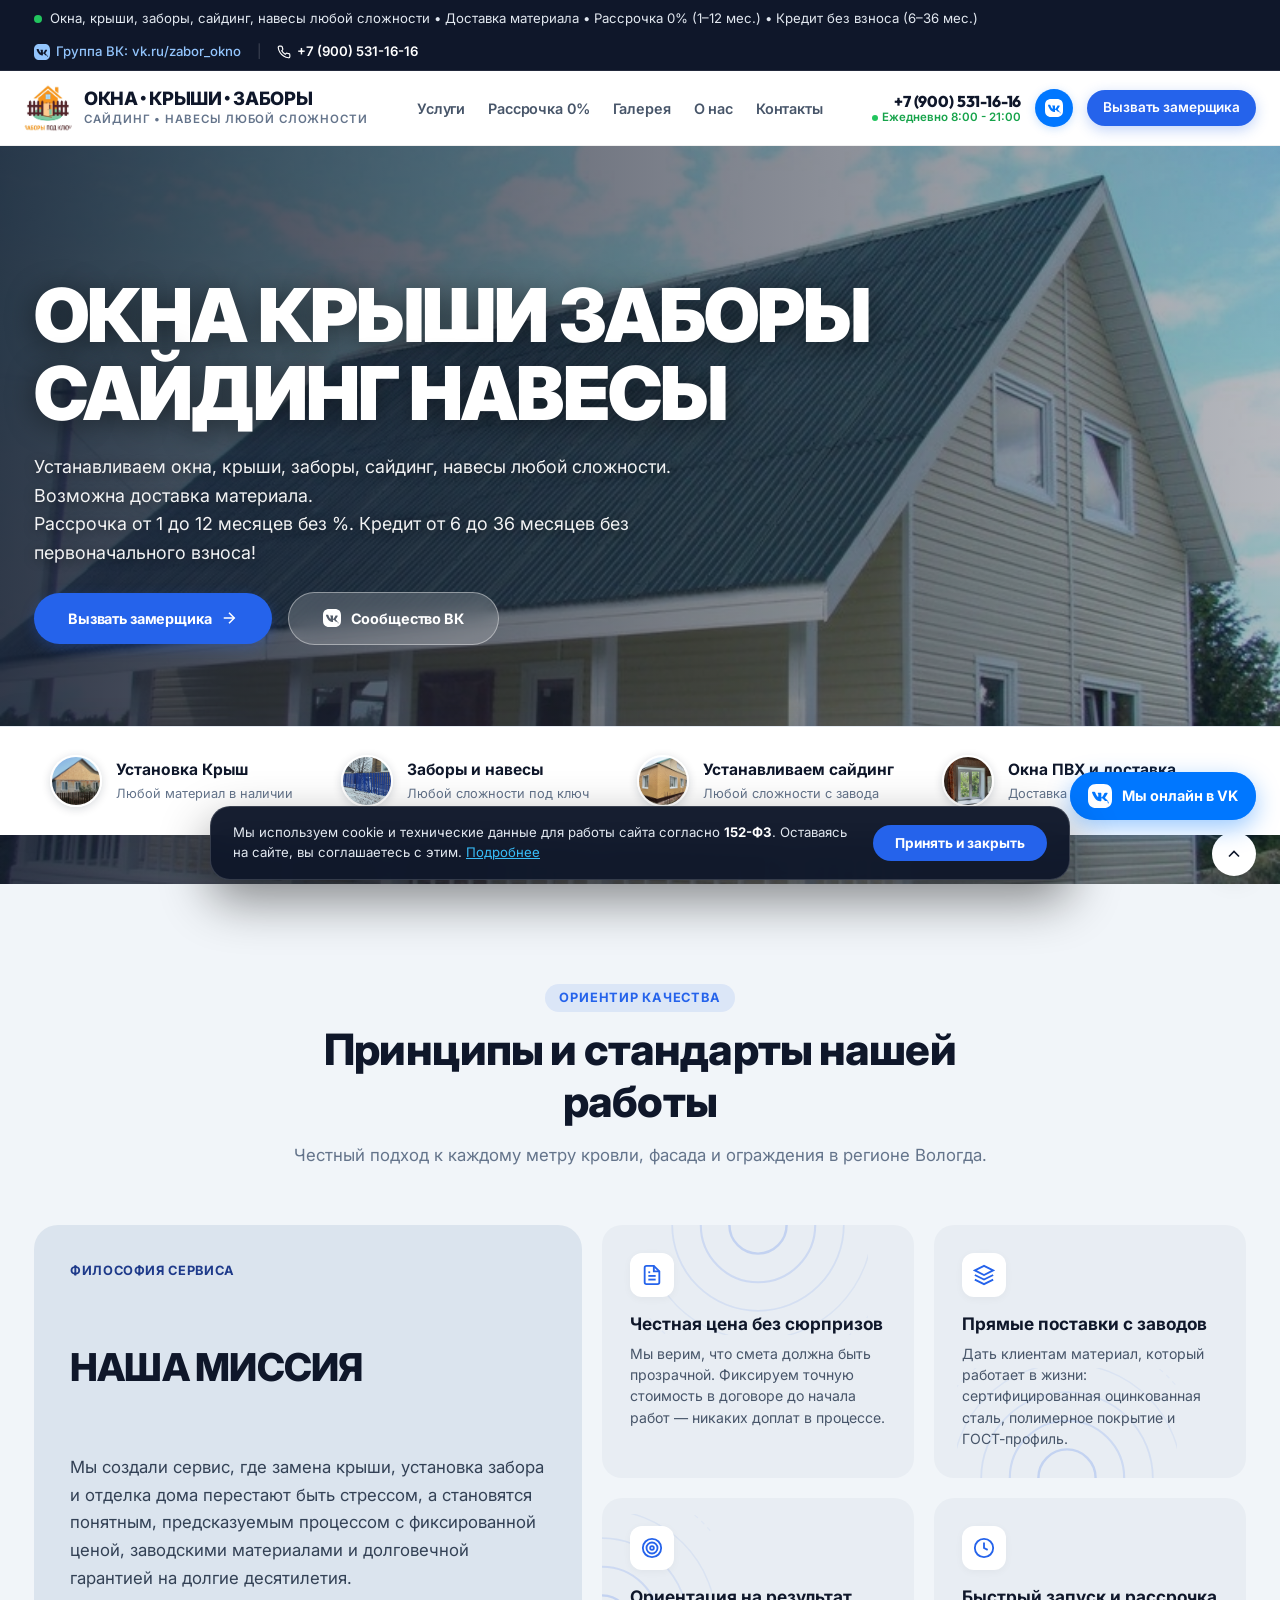
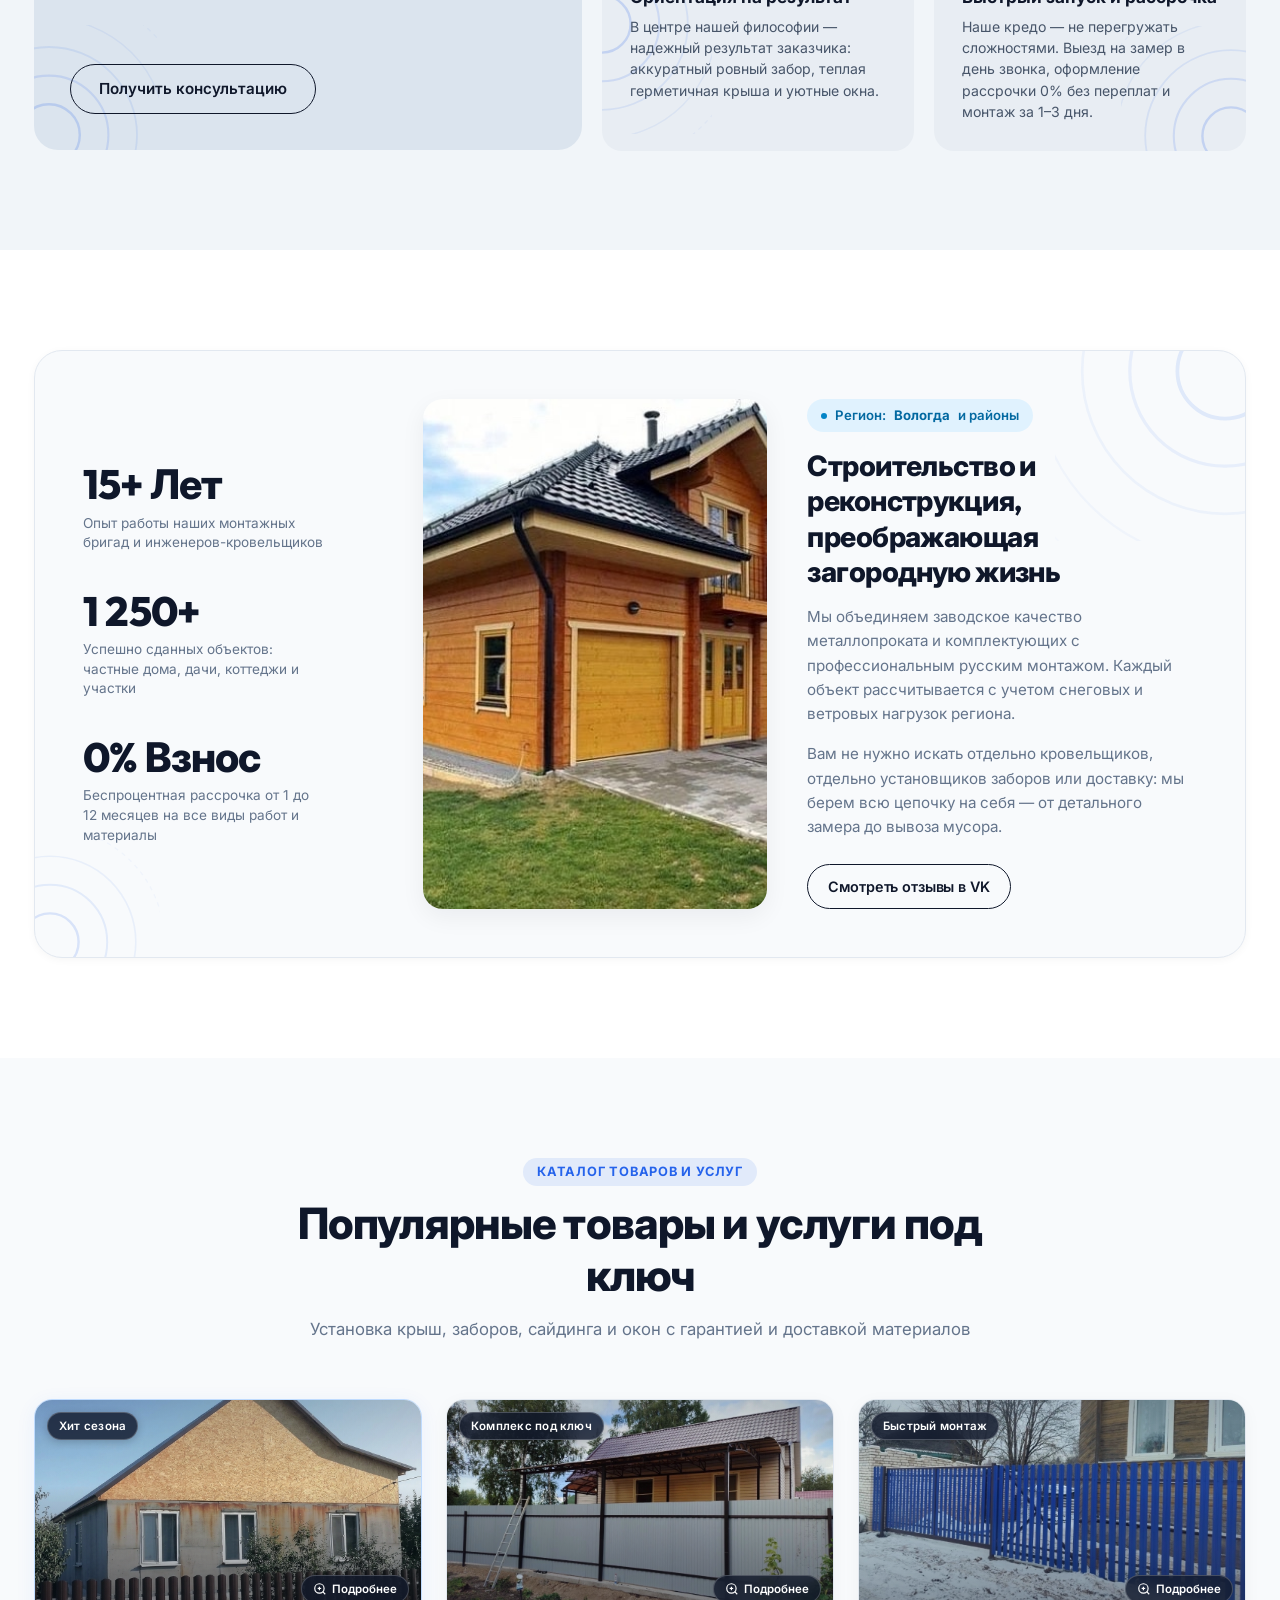
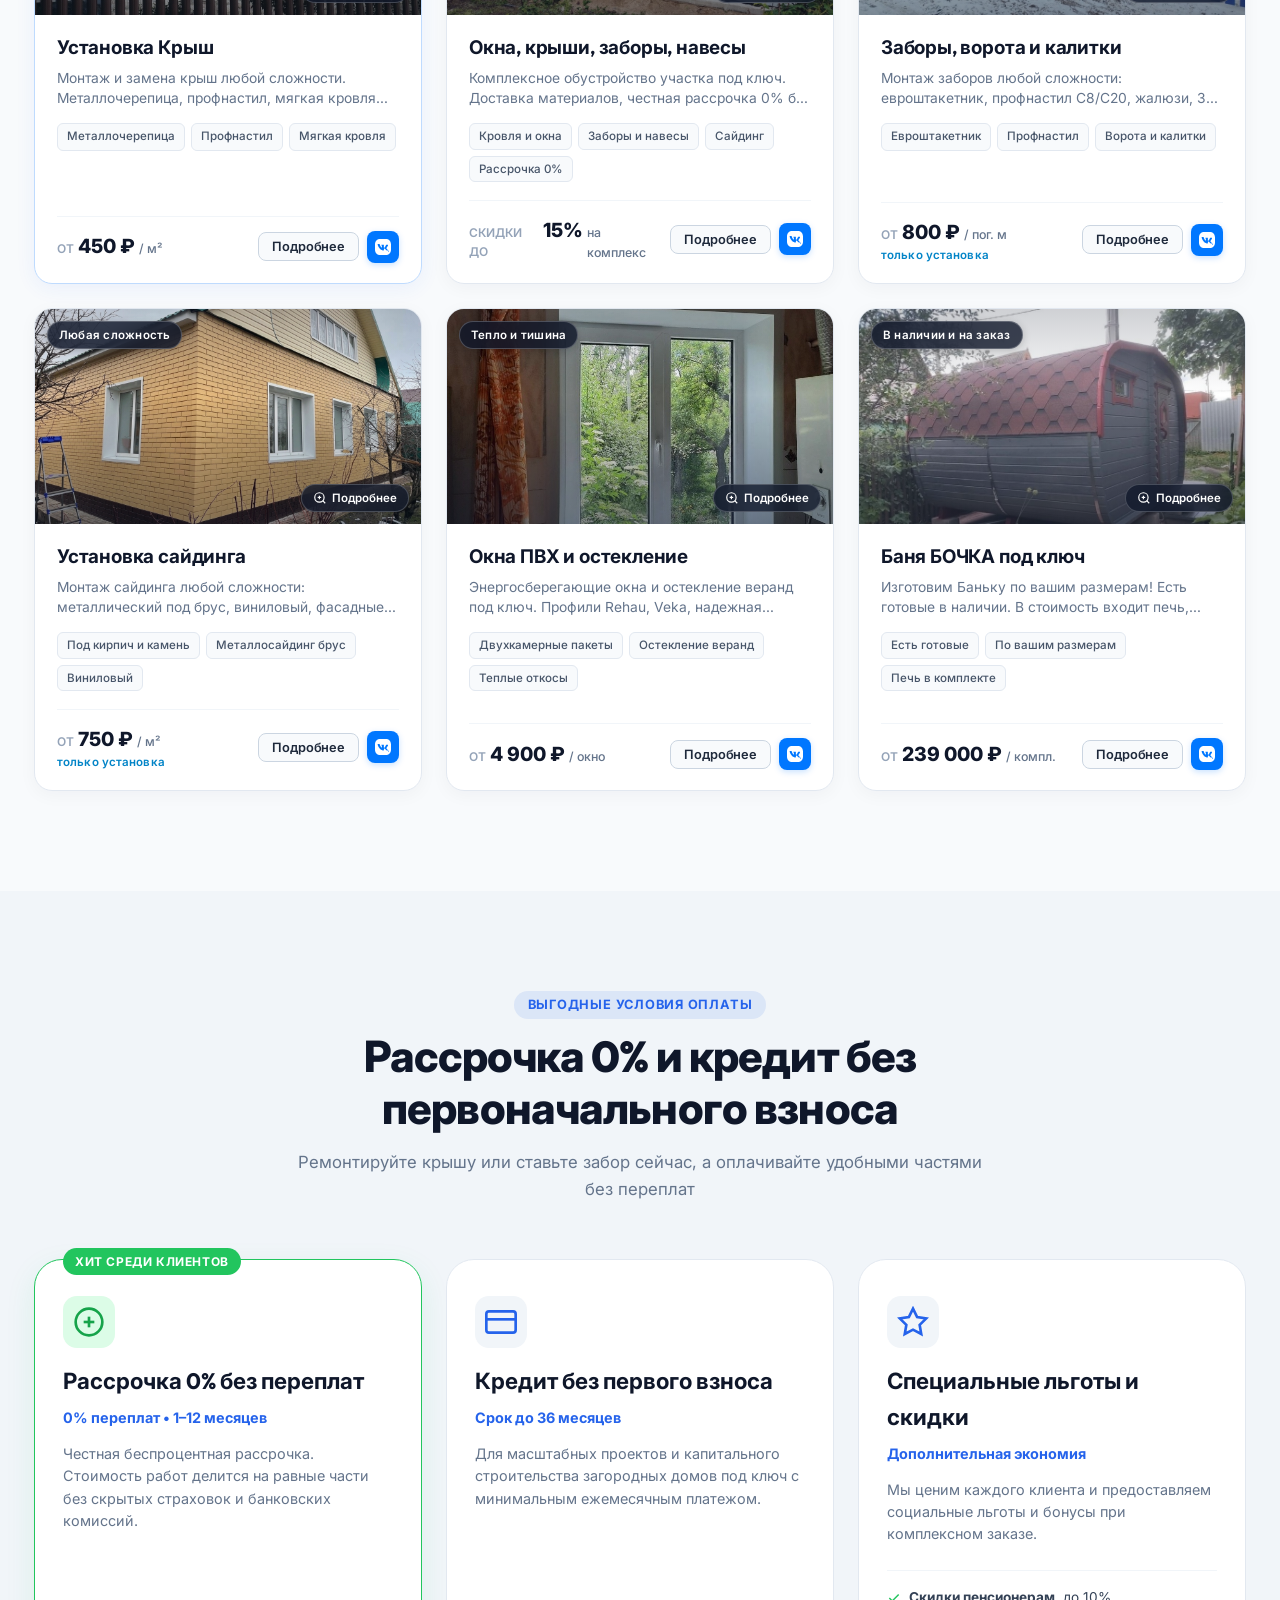
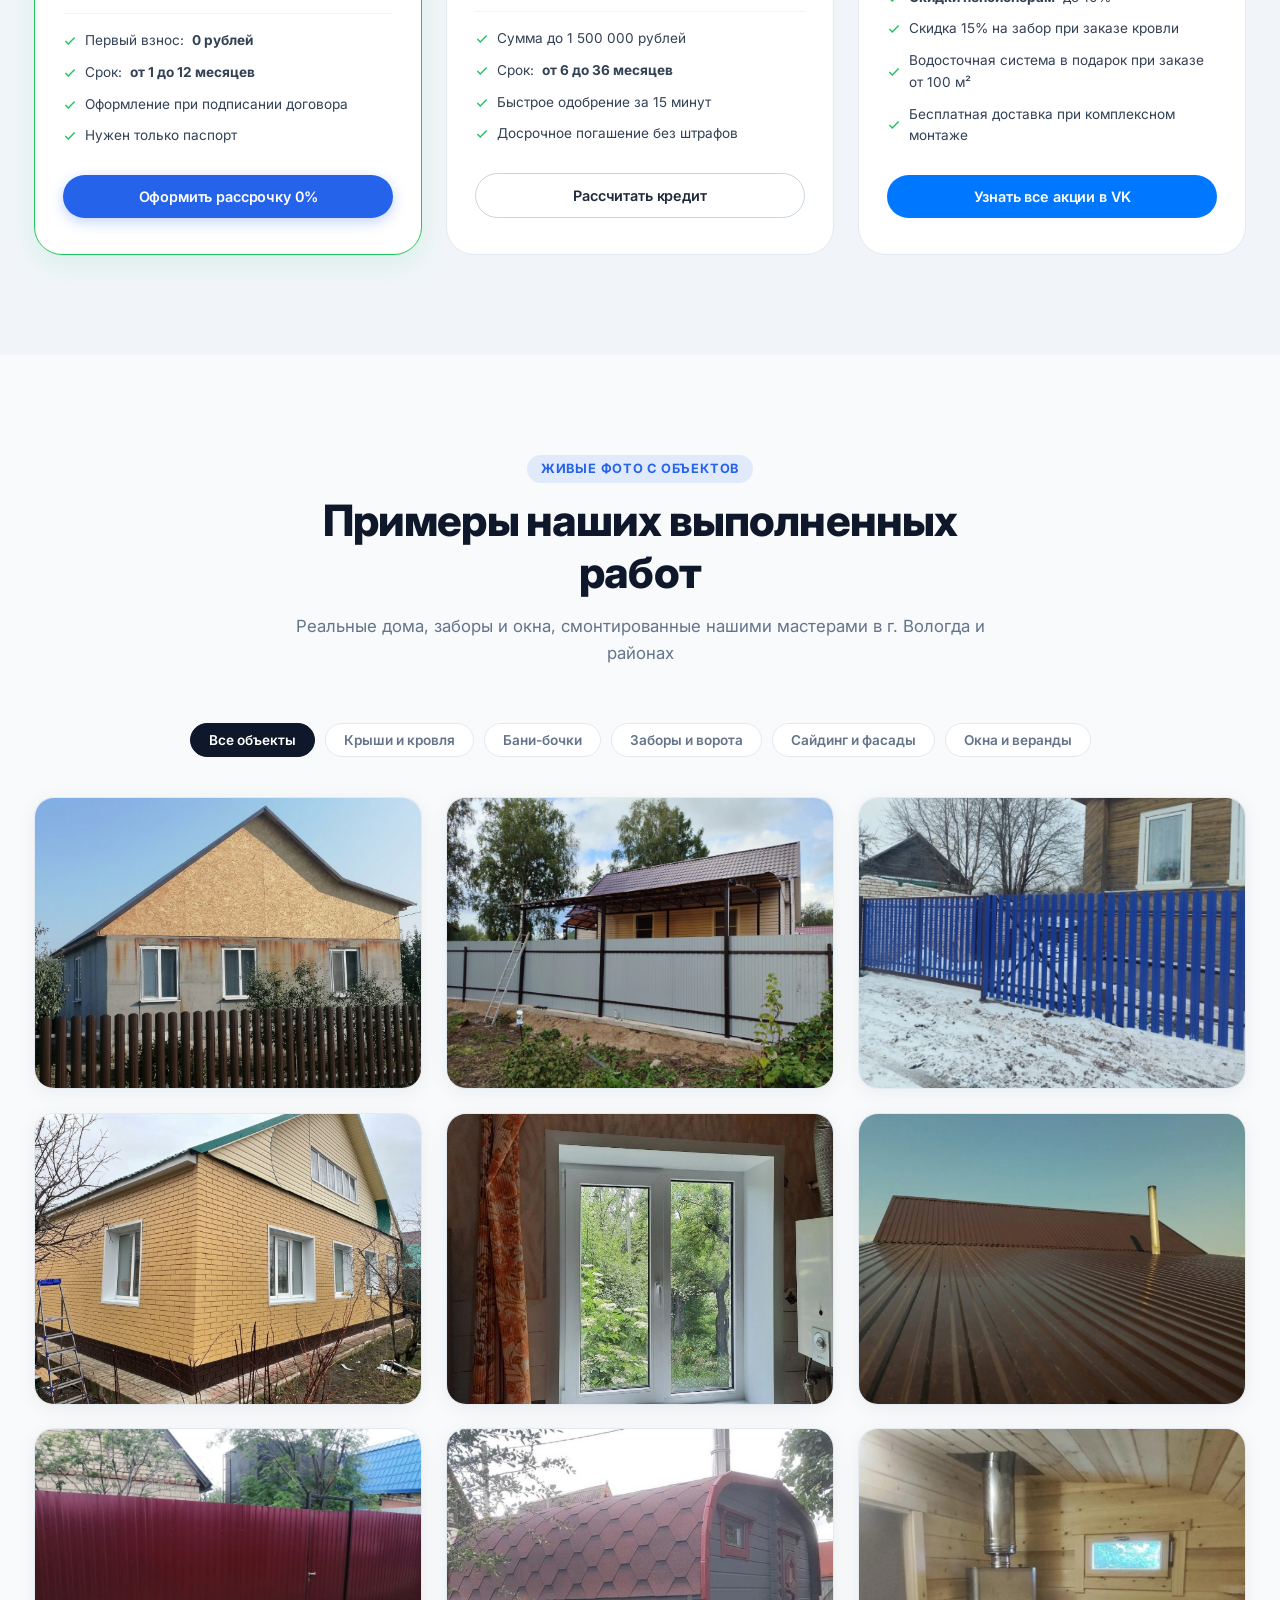
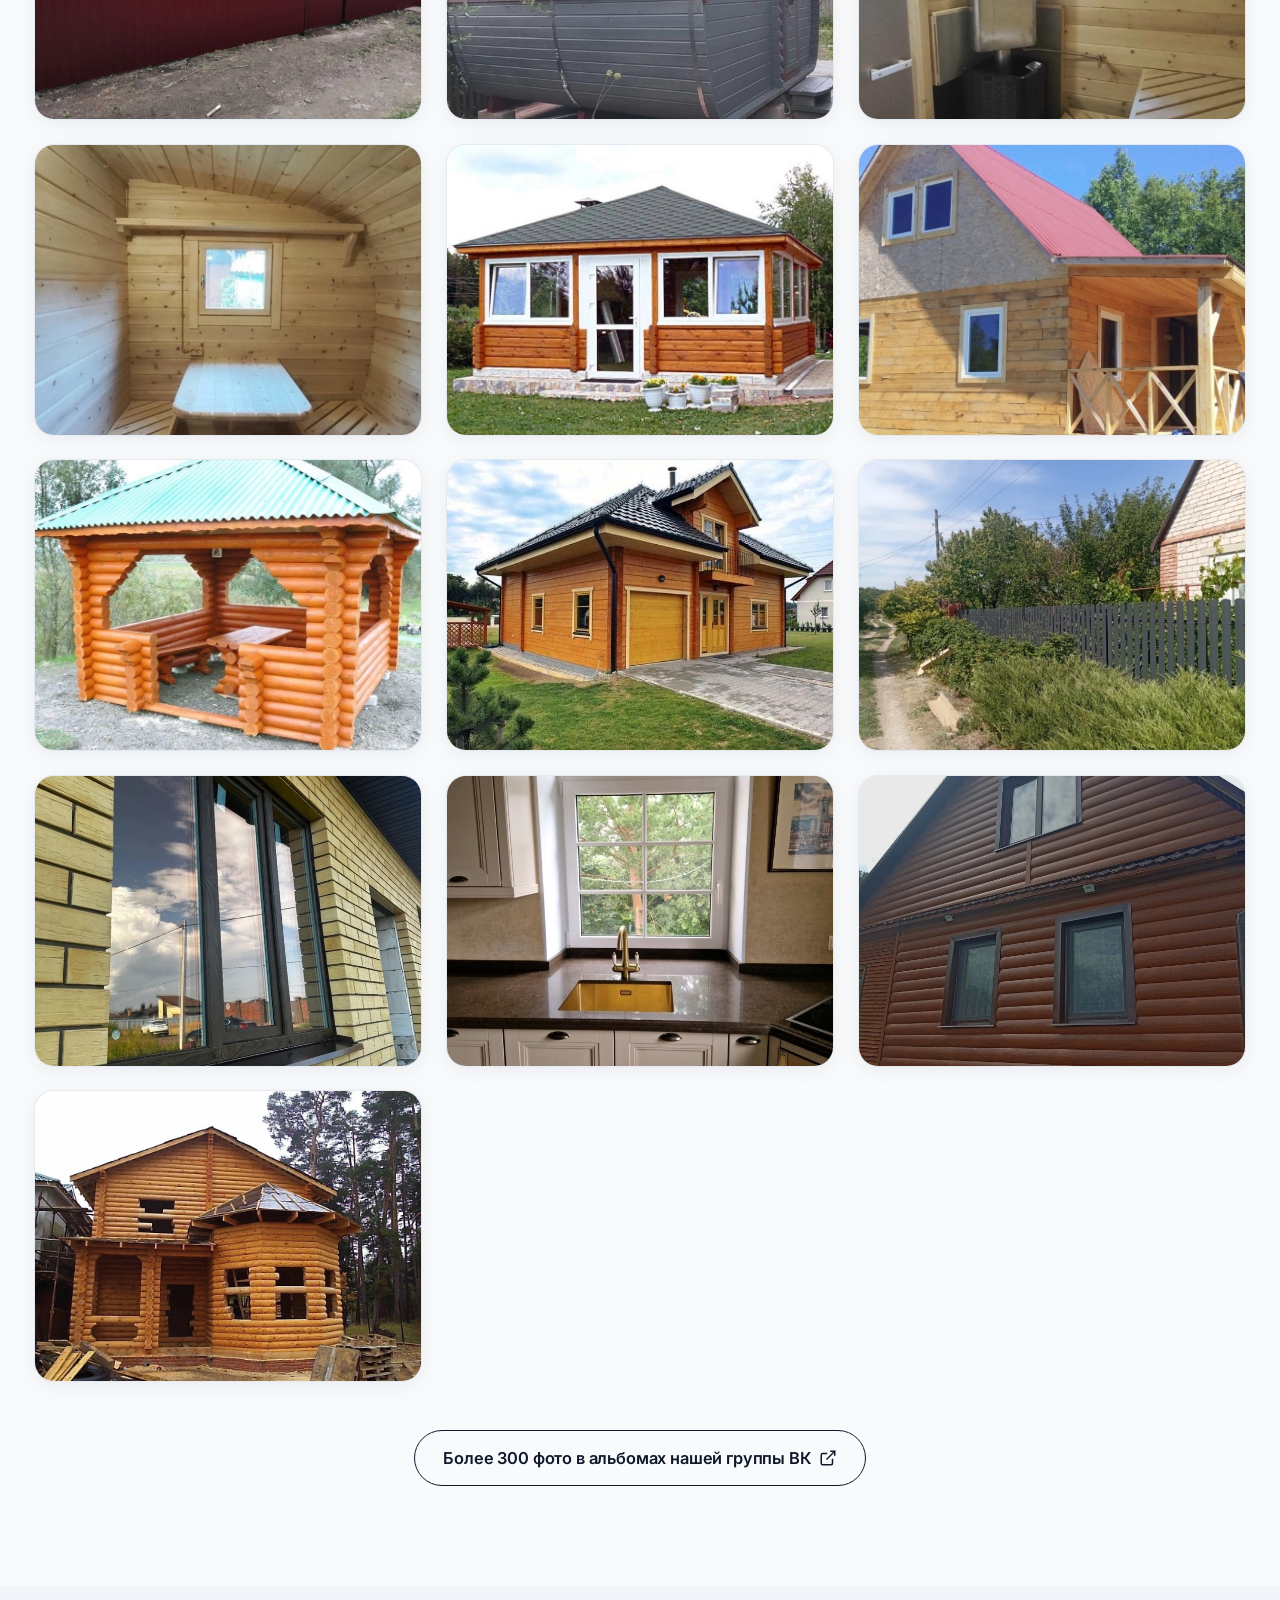
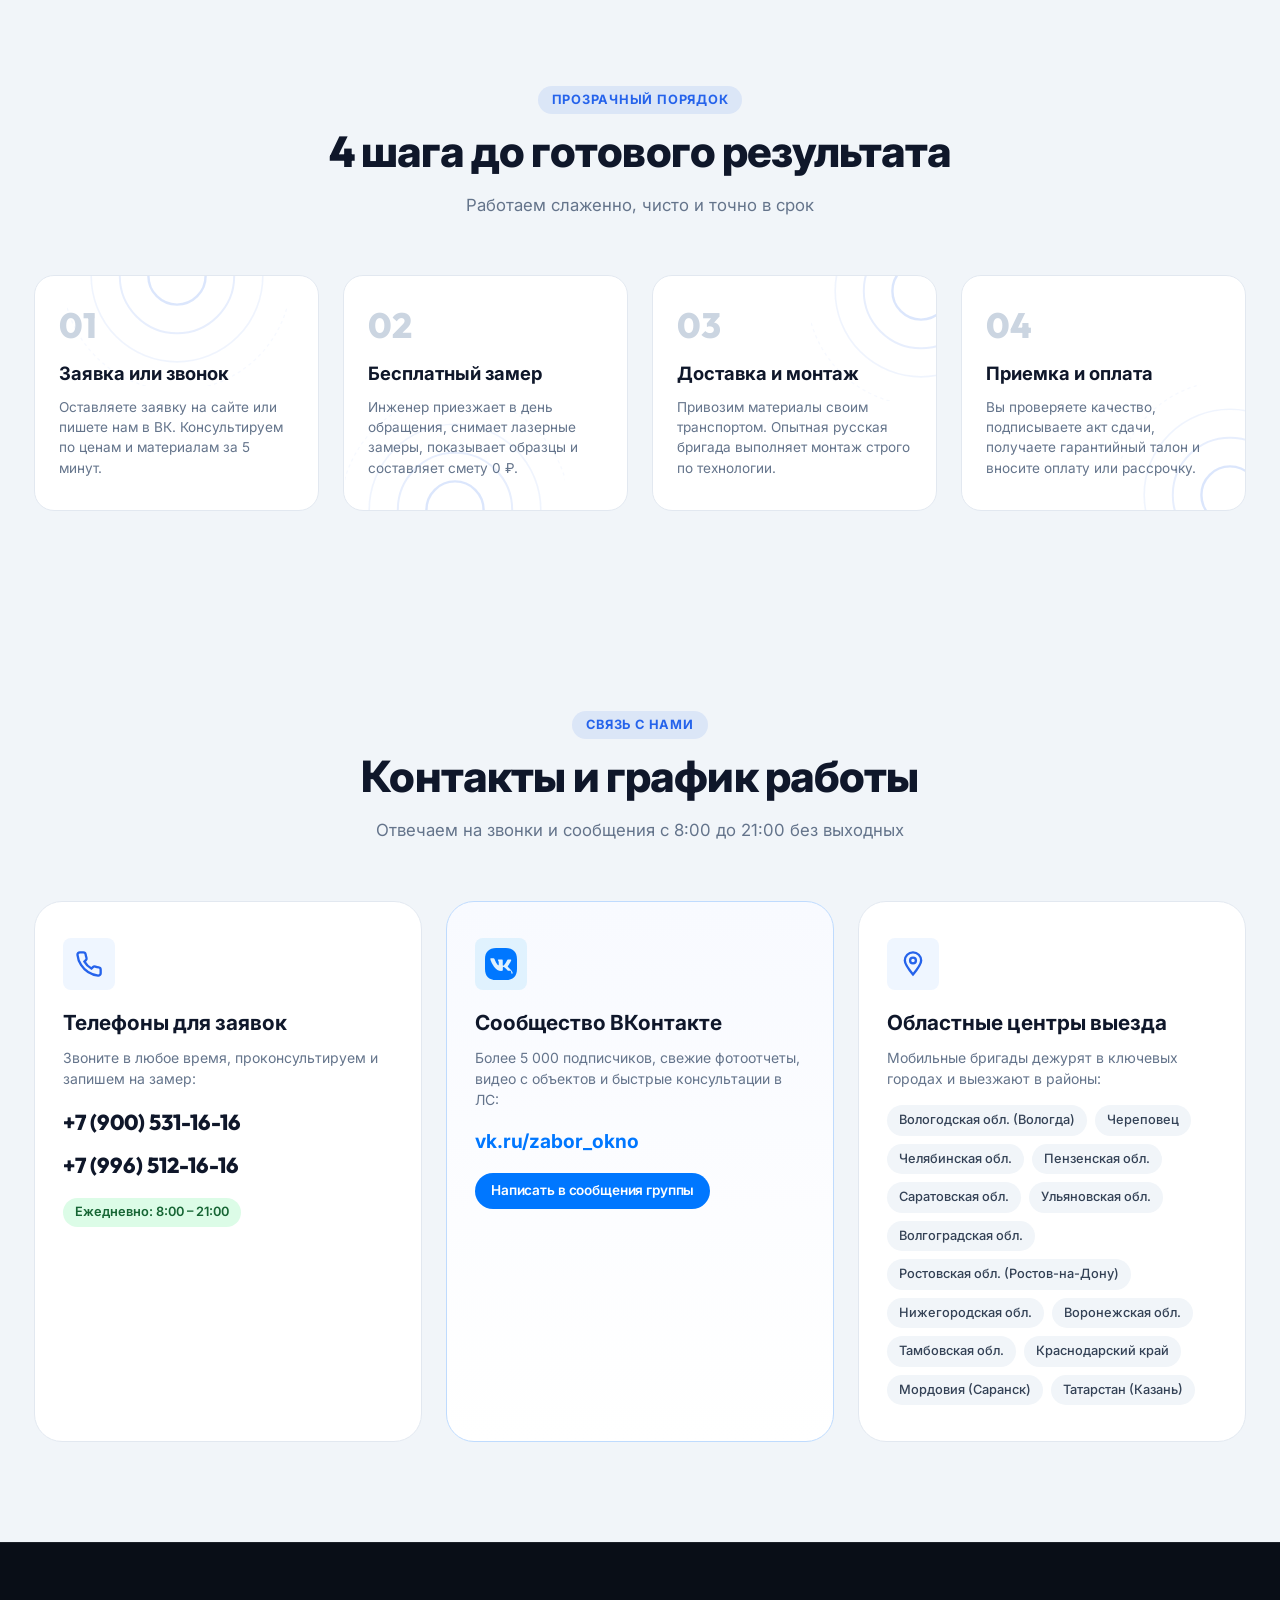
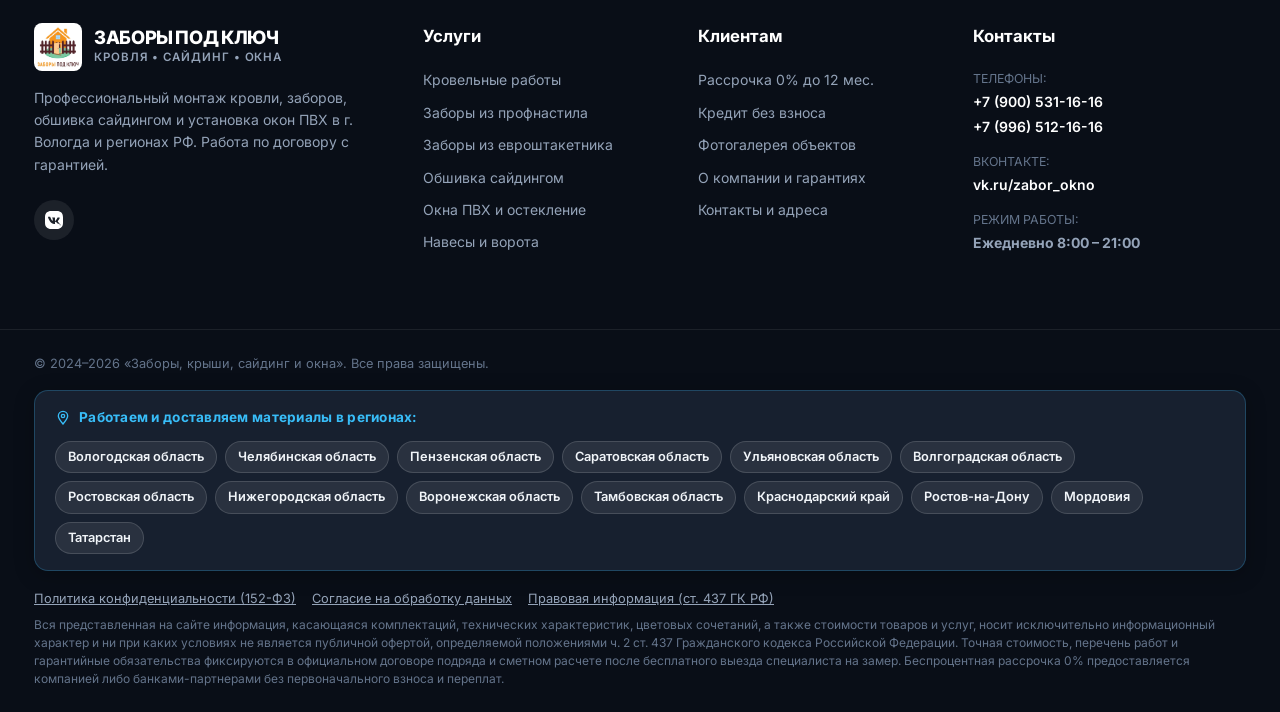
==== commit 82f9af38: "Update fence price to 800/пог. м and siding price to 750/м² with 'только установка' notes and bump c" ====
--- a/index.html
+++ b/index.html
@@ -19,7 +19,7 @@
   <link href="https://fonts.googleapis.com/css2?family=Inter:wght@300;400;500;600;700;800&family=Outfit:wght@500;600;700;800&display=swap" rel="stylesheet">
 
   <!-- Stylesheet & Favicon -->
-  <link rel="stylesheet" href="css/style.css?v=3.4">
+  <link rel="stylesheet" href="css/style.css?v=3.5">
   <link rel="icon" type="image/png" href="img/logo.png">
 </head>
 <body>
@@ -568,7 +568,9 @@
               </div>
               <div class="service-card__footer">
                 <div class="service-card__price">
-                  <span class="price-from">от</span> <strong>450 ₽</strong> <span class="price-unit">/ м²</span>
+                  <div class="service-card__price-row">
+                    <span class="price-from">от</span> <strong>450 ₽</strong> <span class="price-unit">/ м²</span>
+                  </div>
                 </div>
                 <div class="service-card__actions">
                   <button type="button" class="btn btn--sm btn-open-detail" data-service-id="roof">Подробнее</button>
@@ -602,7 +604,9 @@
               </div>
               <div class="service-card__footer">
                 <div class="service-card__price">
-                  <span class="price-from">скидки до</span> <strong>15%</strong> <span class="price-unit">на комплекс</span>
+                  <div class="service-card__price-row">
+                    <span class="price-from">скидки до</span> <strong>15%</strong> <span class="price-unit">на комплекс</span>
+                  </div>
                 </div>
                 <div class="service-card__actions">
                   <button type="button" class="btn btn--sm btn-open-detail" data-service-id="complex">Подробнее</button>
@@ -635,7 +639,10 @@
               </div>
               <div class="service-card__footer">
                 <div class="service-card__price">
-                  <span class="price-from">от</span> <strong>1 100 ₽</strong> <span class="price-unit">/ пог. м</span>
+                  <div class="service-card__price-row">
+                    <span class="price-from">от</span> <strong>800 ₽</strong> <span class="price-unit">/ пог. м</span>
+                  </div>
+                  <span class="service-card__price-sub">только установка</span>
                 </div>
                 <div class="service-card__actions">
                   <button type="button" class="btn btn--sm btn-open-detail" data-service-id="fence">Подробнее</button>
@@ -668,7 +675,10 @@
               </div>
               <div class="service-card__footer">
                 <div class="service-card__price">
-                  <span class="price-from">от</span> <strong>650 ₽</strong> <span class="price-unit">/ м²</span>
+                  <div class="service-card__price-row">
+                    <span class="price-from">от</span> <strong>750 ₽</strong> <span class="price-unit">/ м²</span>
+                  </div>
+                  <span class="service-card__price-sub">только установка</span>
                 </div>
                 <div class="service-card__actions">
                   <button type="button" class="btn btn--sm btn-open-detail" data-service-id="siding">Подробнее</button>
@@ -701,7 +711,9 @@
               </div>
               <div class="service-card__footer">
                 <div class="service-card__price">
-                  <span class="price-from">от</span> <strong>4 900 ₽</strong> <span class="price-unit">/ окно</span>
+                  <div class="service-card__price-row">
+                    <span class="price-from">от</span> <strong>4 900 ₽</strong> <span class="price-unit">/ окно</span>
+                  </div>
                 </div>
                 <div class="service-card__actions">
                   <button type="button" class="btn btn--sm btn-open-detail" data-service-id="window">Подробнее</button>
@@ -734,7 +746,9 @@
               </div>
               <div class="service-card__footer">
                 <div class="service-card__price">
-                  <span class="price-from">от</span> <strong>239 000 ₽</strong> <span class="price-unit">/ компл.</span>
+                  <div class="service-card__price-row">
+                    <span class="price-from">от</span> <strong>239 000 ₽</strong> <span class="price-unit">/ компл.</span>
+                  </div>
                 </div>
                 <div class="service-card__actions">
                   <button type="button" class="btn btn--sm btn-open-detail" data-service-id="banya">Подробнее</button>
@@ -1716,6 +1730,6 @@
   </div>
 
   <!-- Main JavaScript File -->
-  <script src="js/main.js?v=3.4"></script>
+  <script src="js/main.js?v=3.5"></script>
 </body>
 </html>
--- a/css/style.css
+++ b/css/style.css
@@ -1917,9 +1917,16 @@
 
 .service-card__price {
   display: flex;
+  flex-direction: column;
+  align-items: flex-start;
+  justify-content: center;
+  color: #0f172a;
+}
+
+.service-card__price-row {
+  display: flex;
   align-items: baseline;
   gap: 4px;
-  color: #0f172a;
 }
 
 .service-card__price .price-from {
@@ -1939,6 +1946,15 @@
   font-size: 0.775rem;
   color: #64748b;
   font-weight: 500;
+}
+
+.service-card__price-sub {
+  font-size: 0.72rem;
+  font-weight: 600;
+  color: #0284c7;
+  letter-spacing: 0.01em;
+  margin-top: 1px;
+  line-height: 1.2;
 }
 
 .service-card__actions {
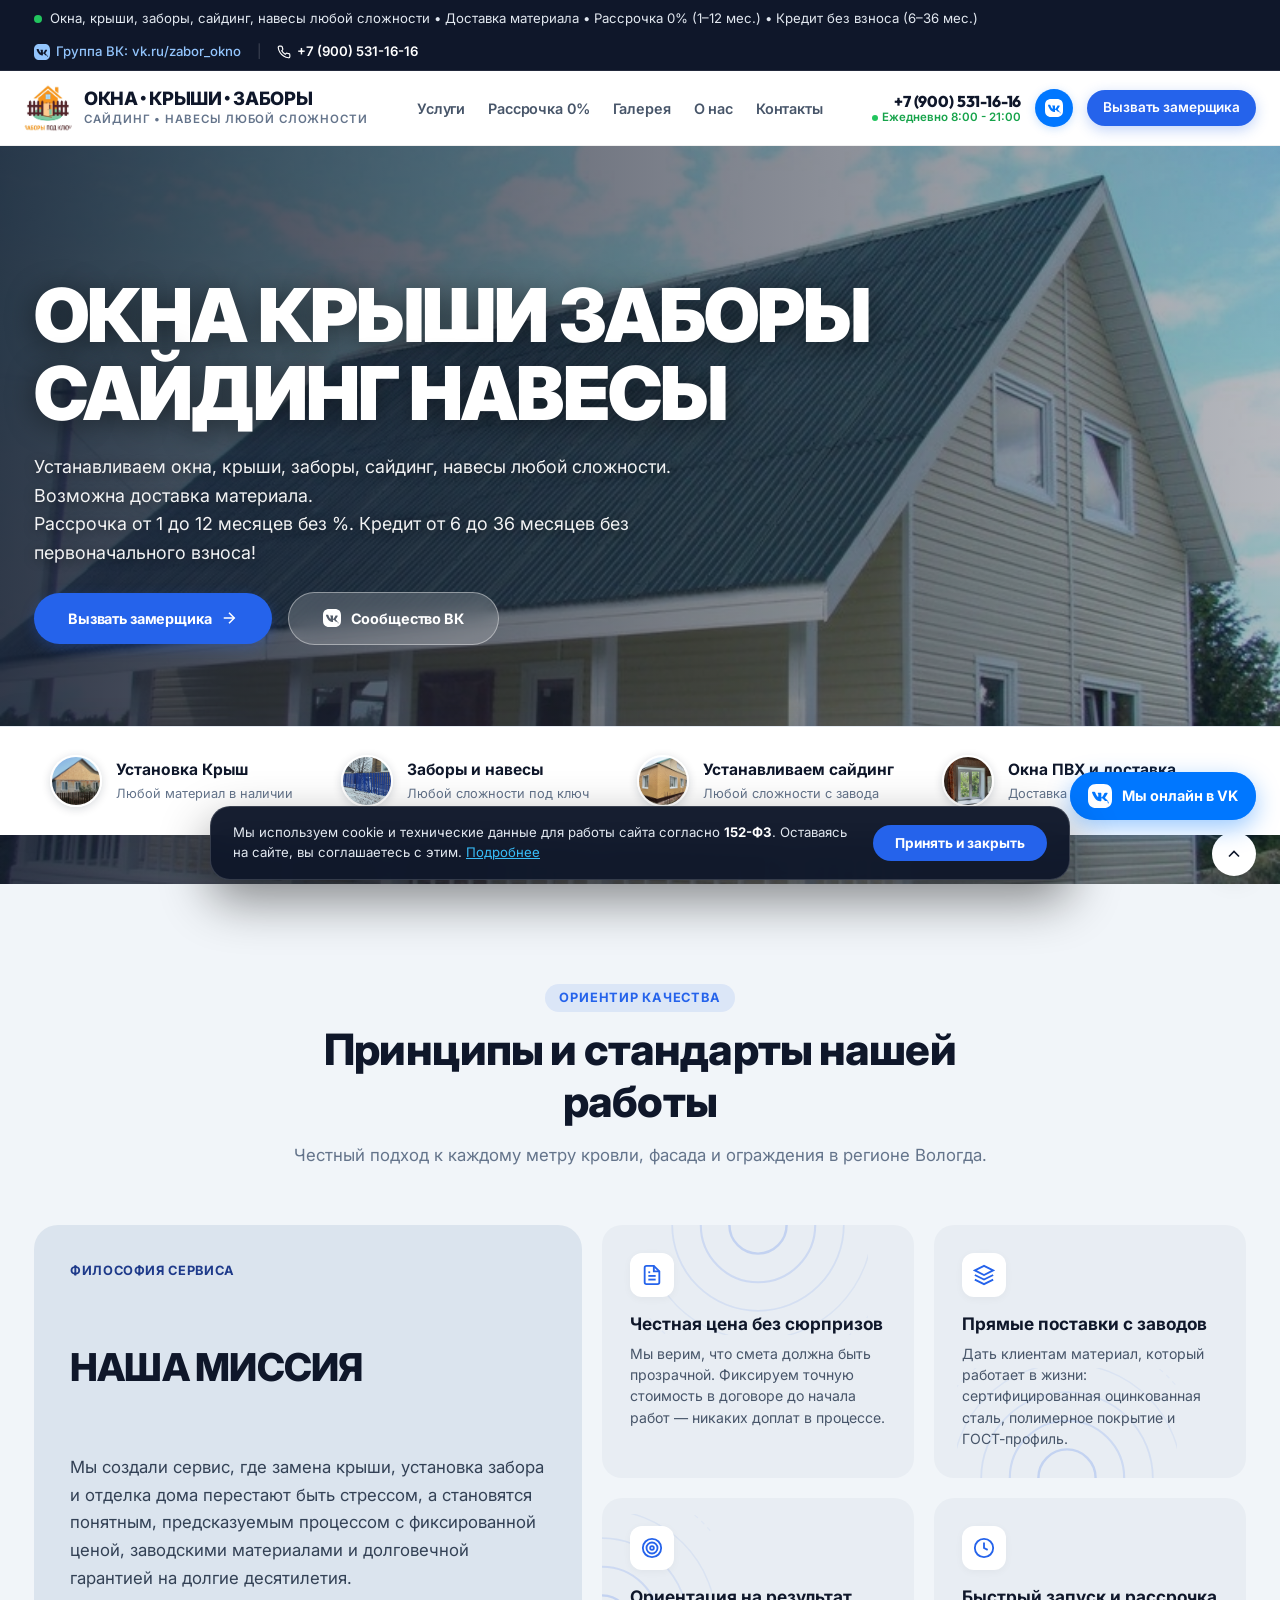
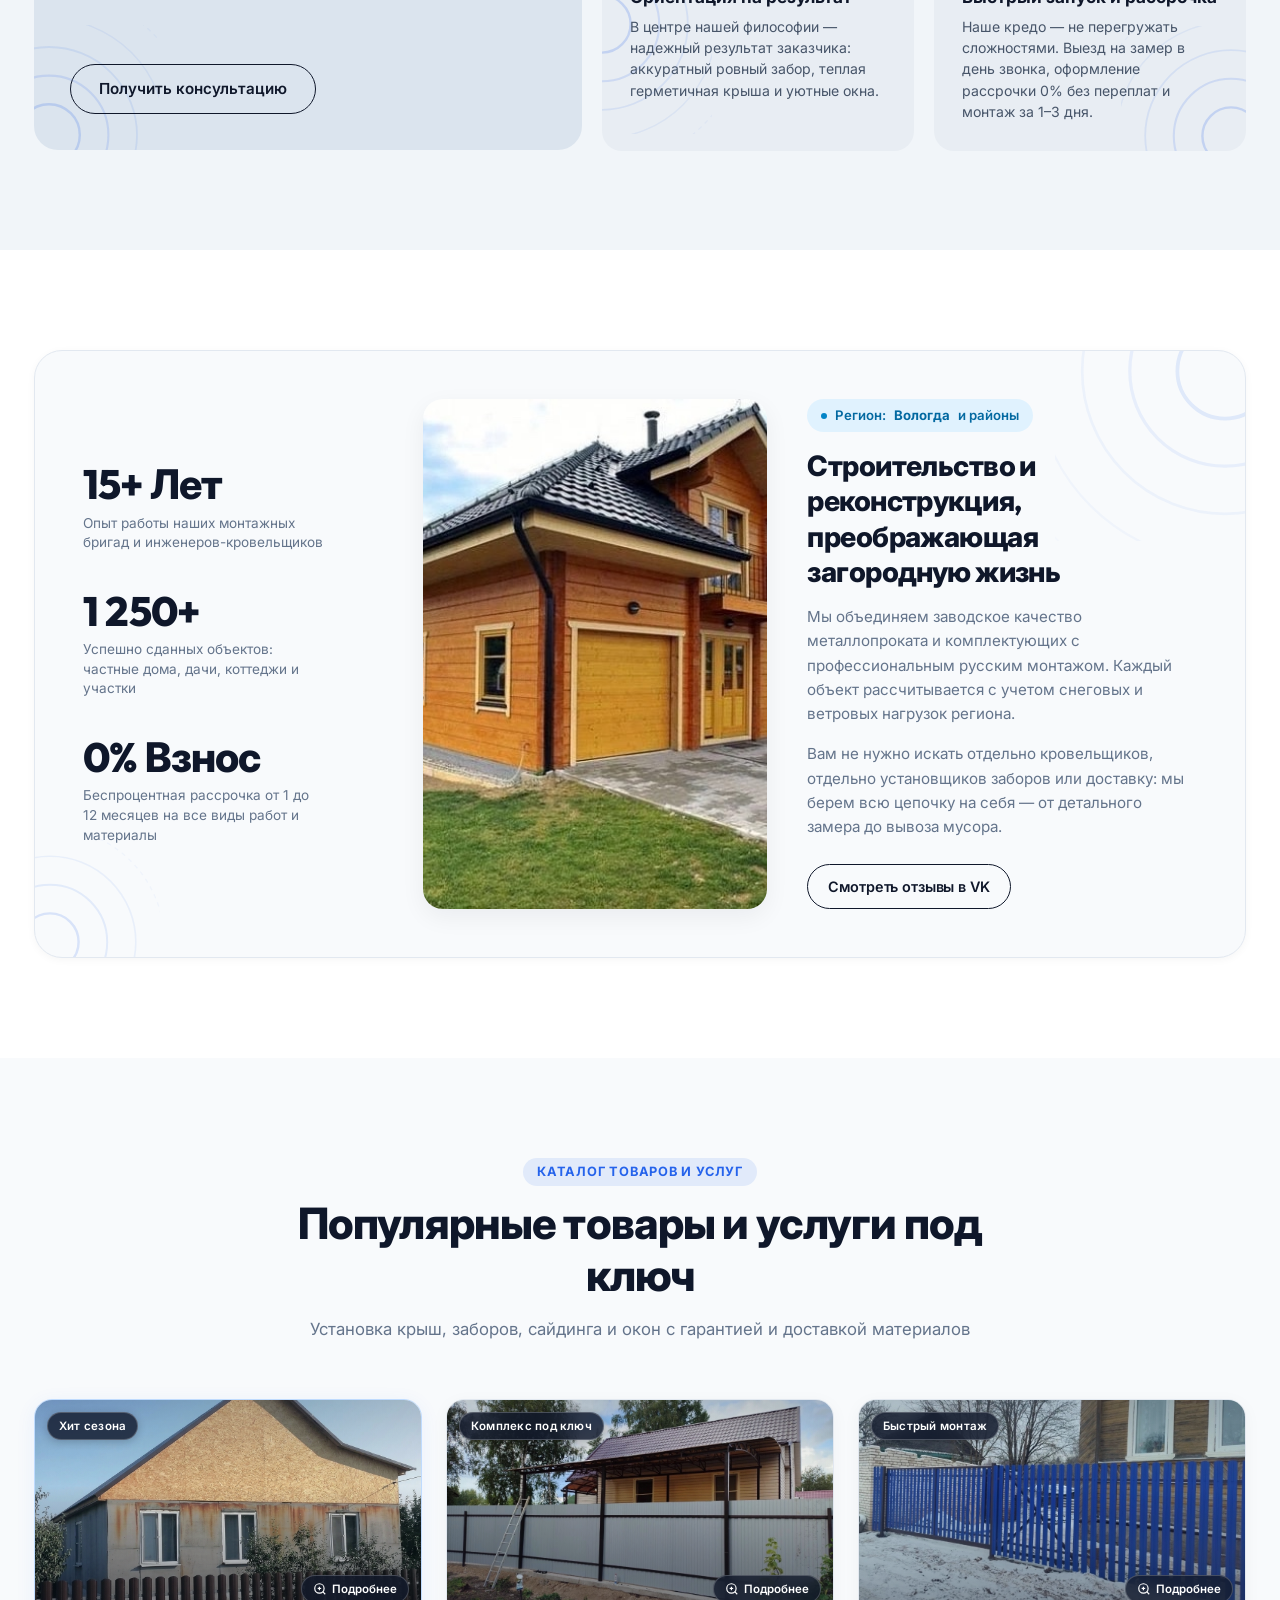
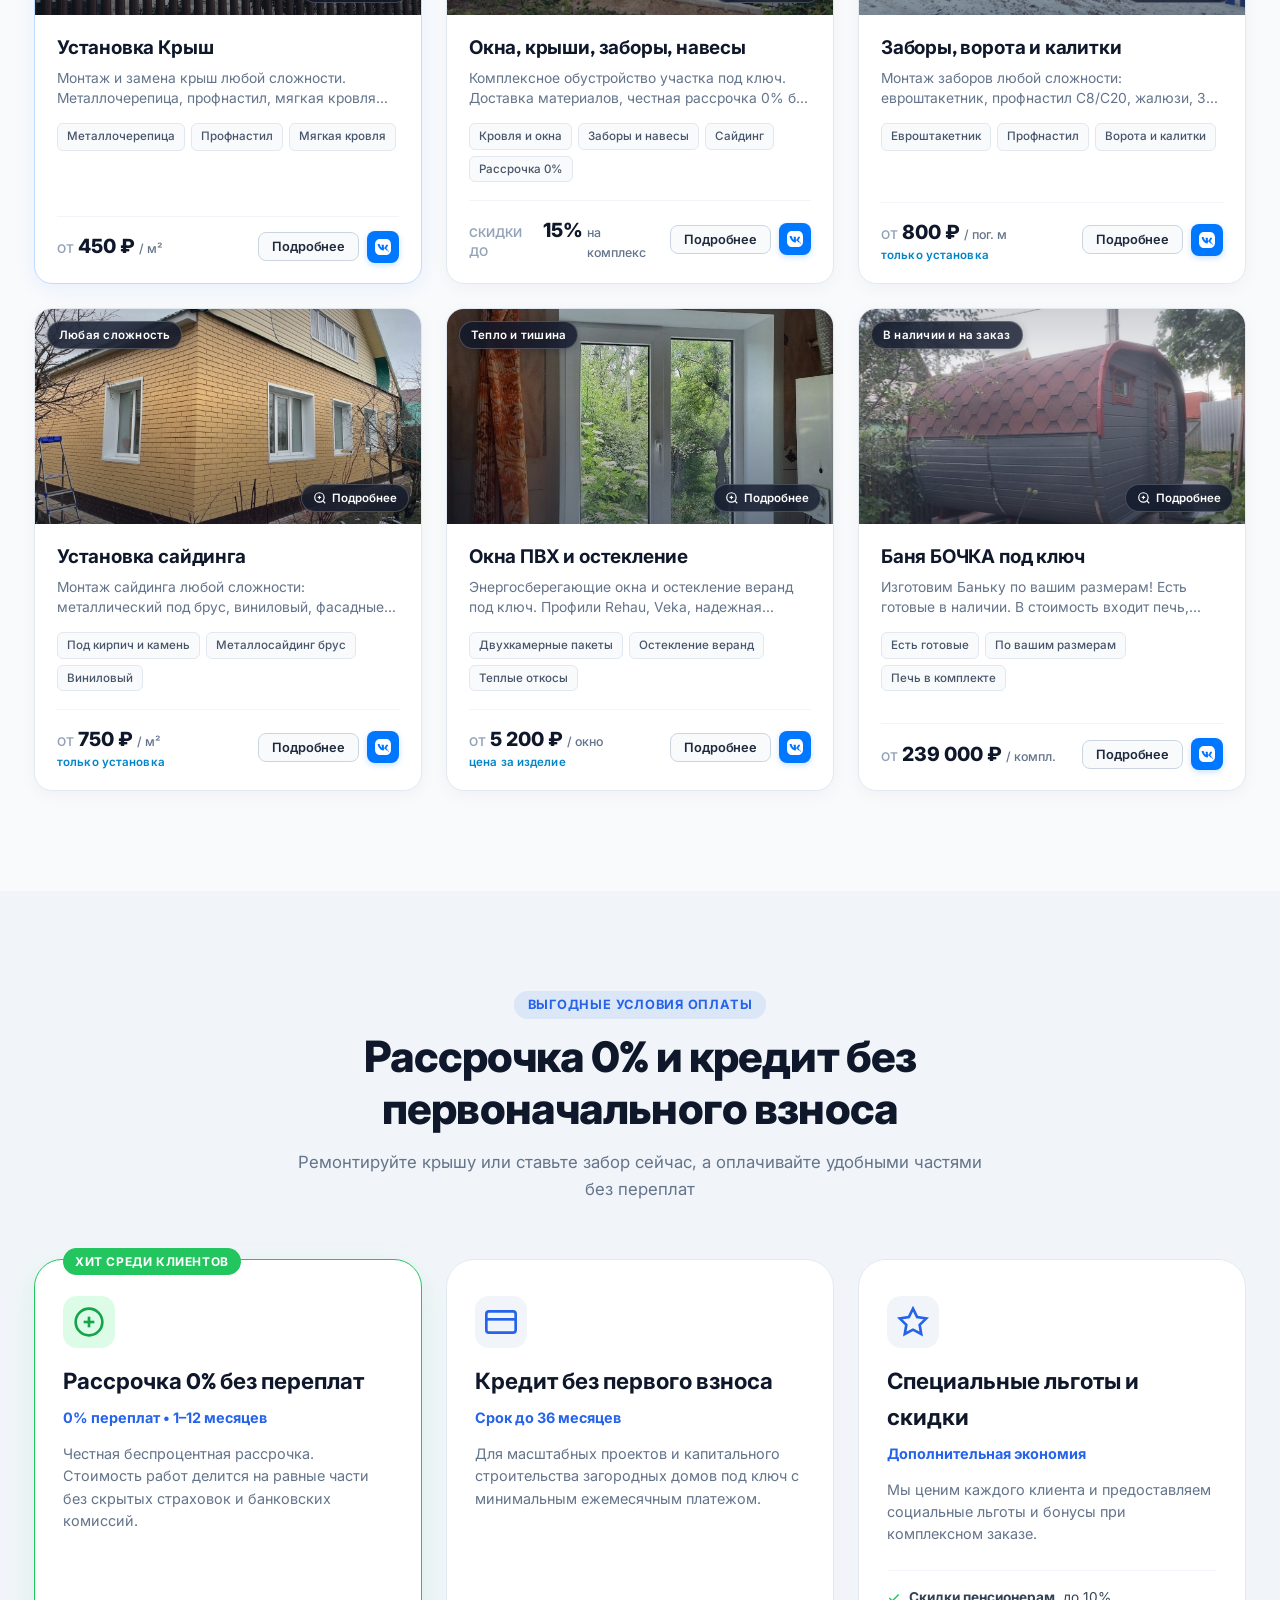
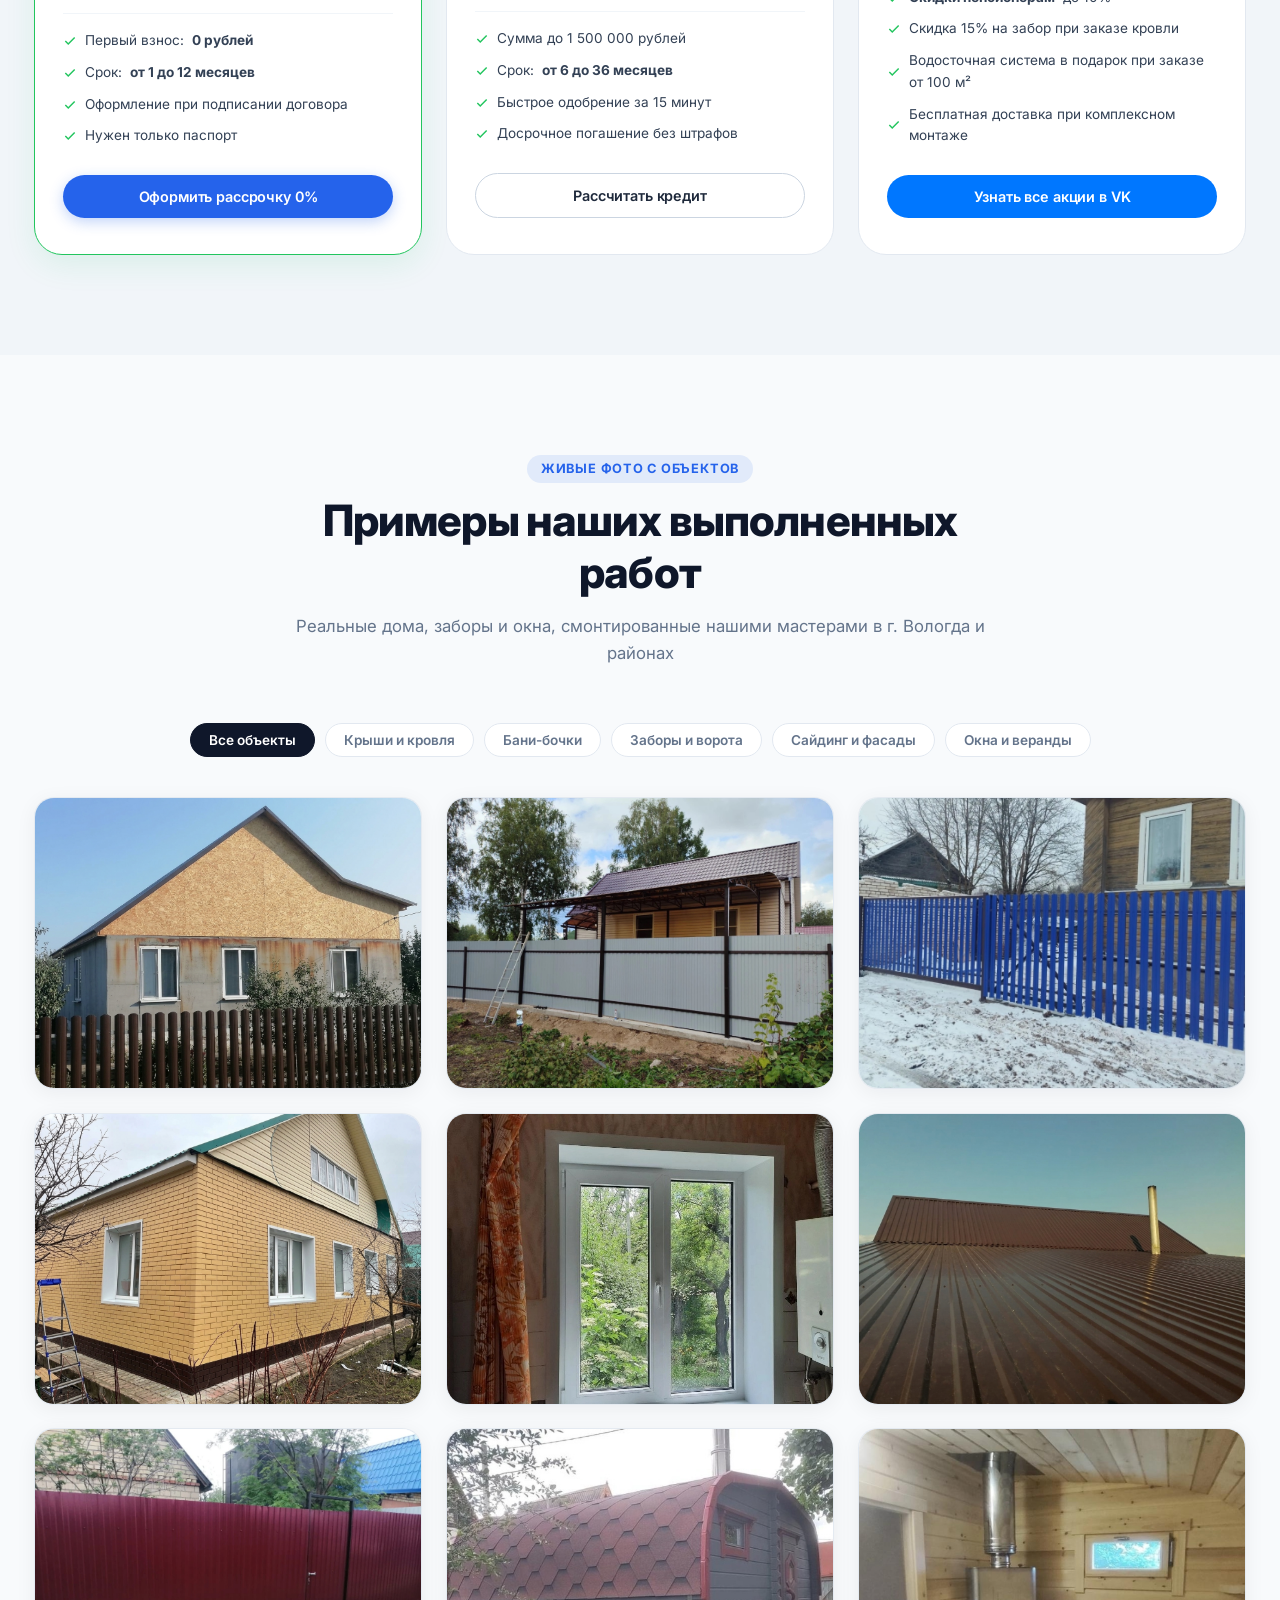
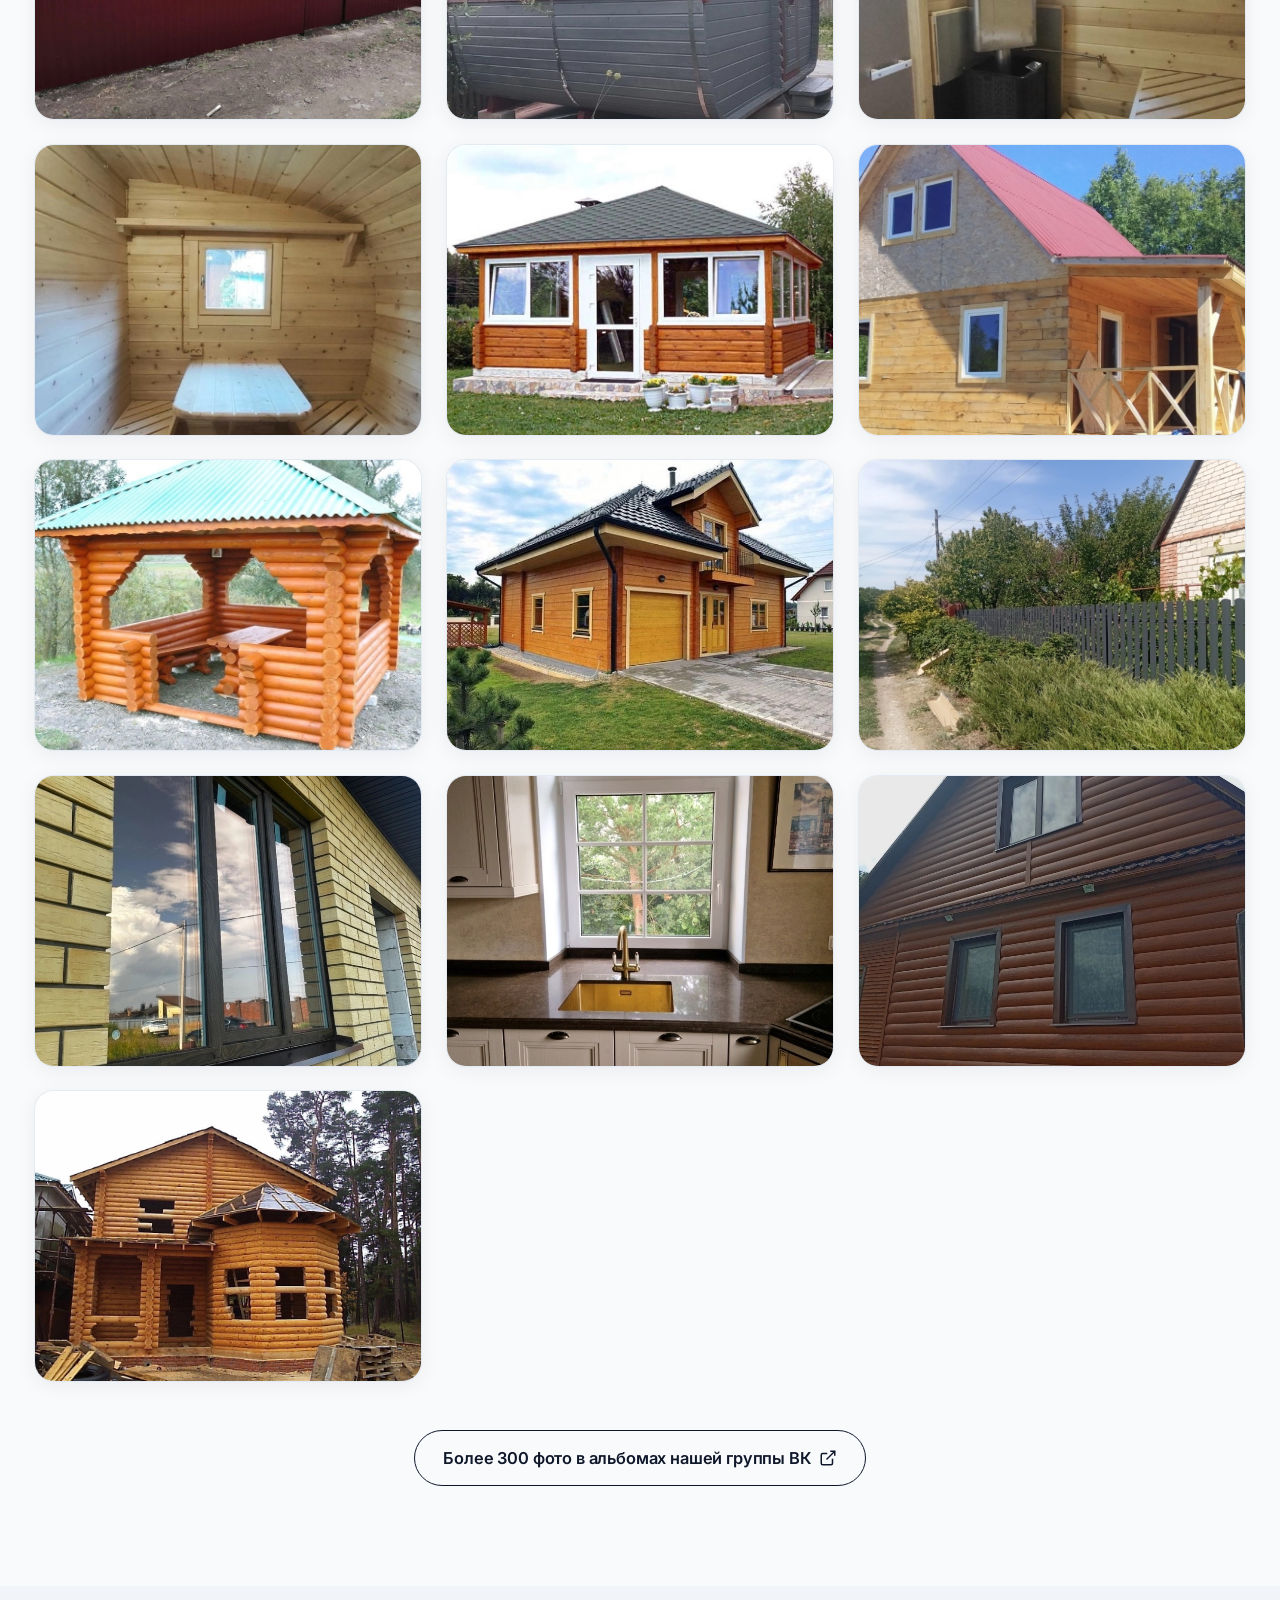
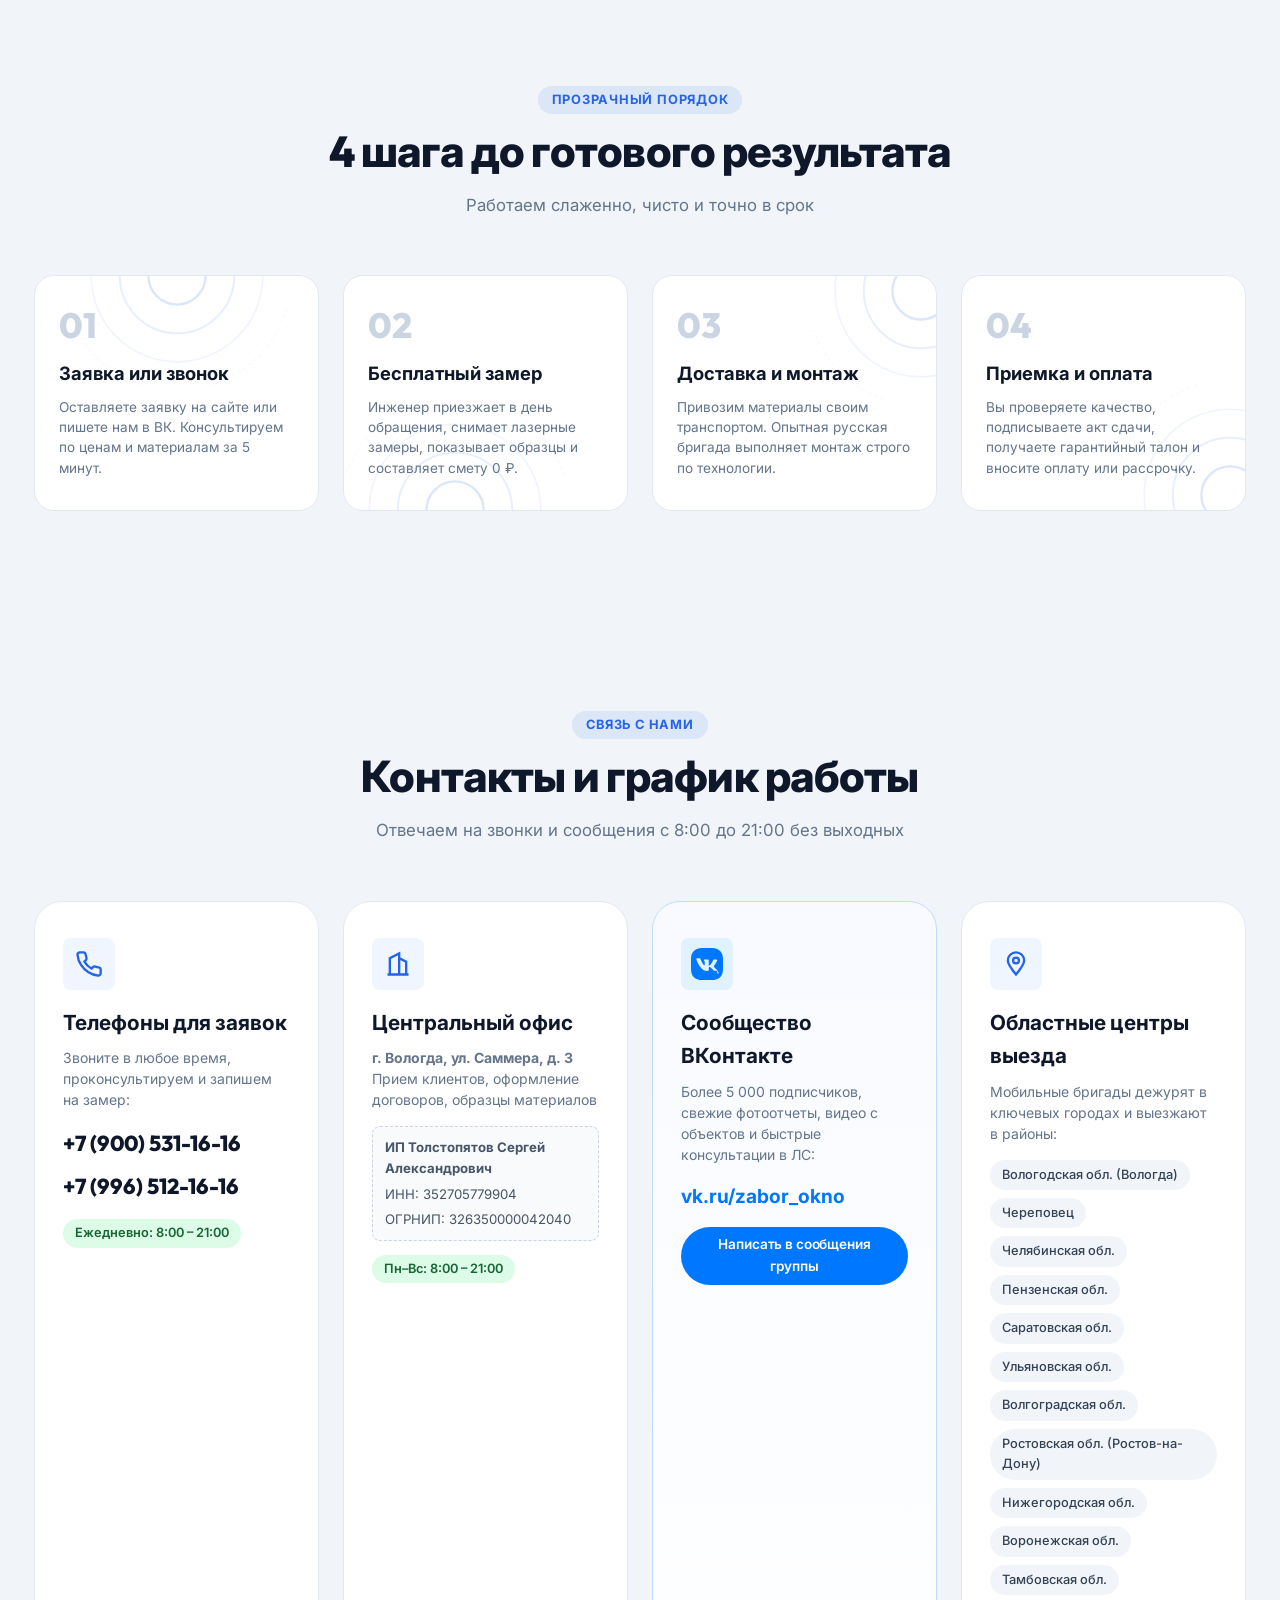
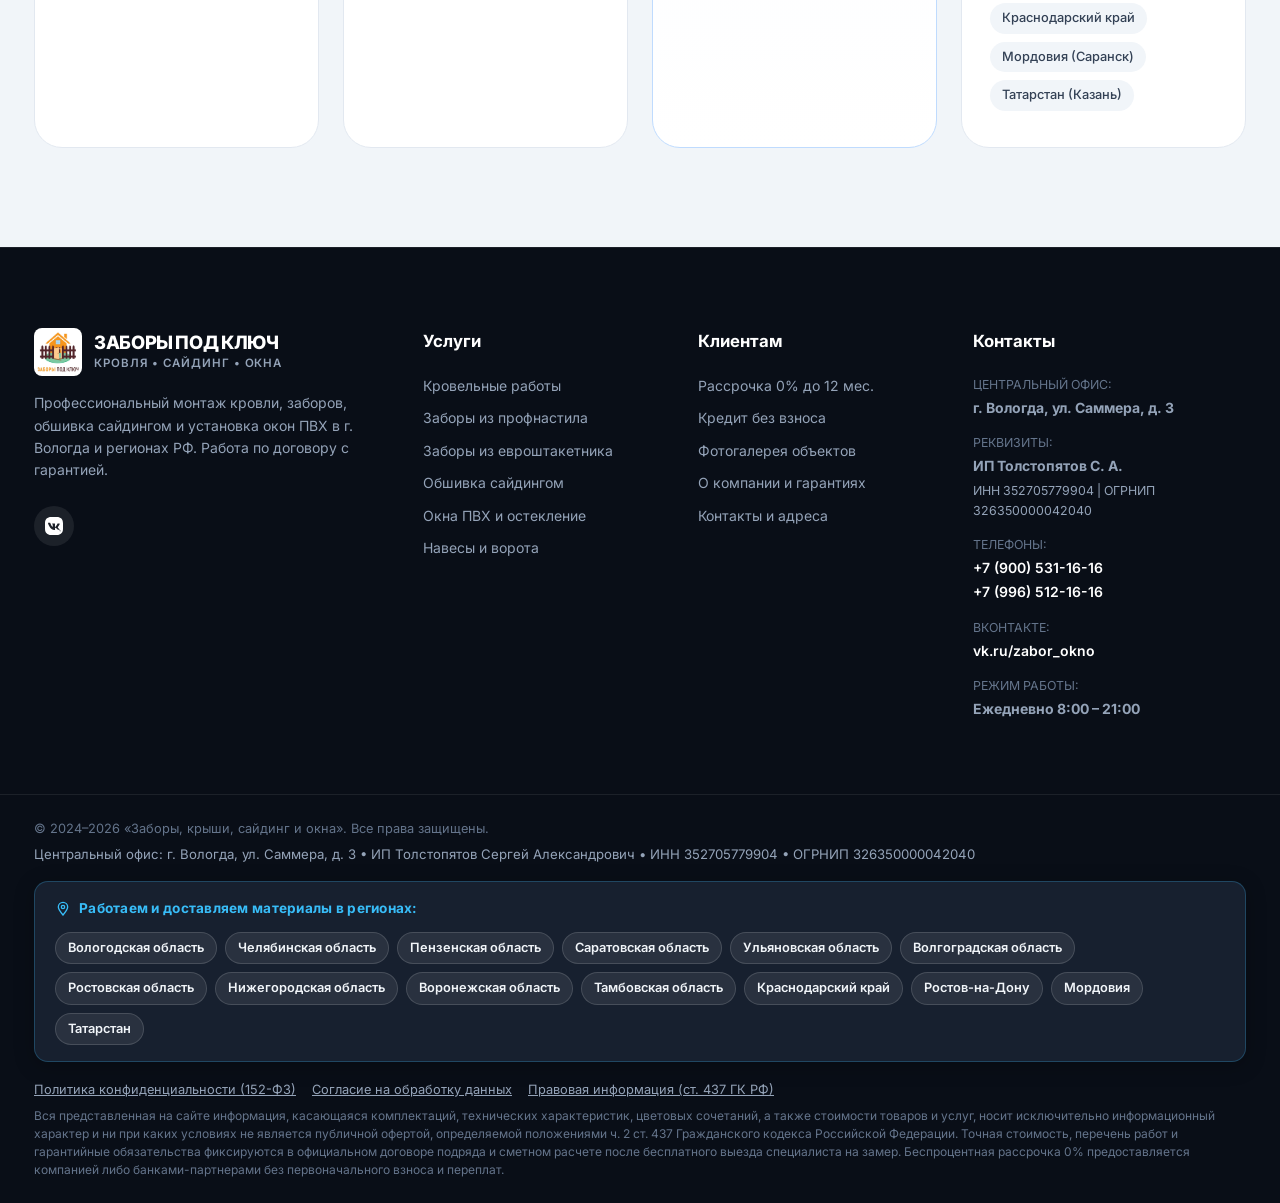
==== commit e481c41b: "Update window price to 5200 (item price), add IP Tolstopyatov S.A. and central office in Vologda" ====
--- a/index.html
+++ b/index.html
@@ -19,7 +19,7 @@
   <link href="https://fonts.googleapis.com/css2?family=Inter:wght@300;400;500;600;700;800&family=Outfit:wght@500;600;700;800&display=swap" rel="stylesheet">
 
   <!-- Stylesheet & Favicon -->
-  <link rel="stylesheet" href="css/style.css?v=3.5">
+  <link rel="stylesheet" href="css/style.css?v=3.6">
   <link rel="icon" type="image/png" href="img/logo.png">
 </head>
 <body>
@@ -712,8 +712,9 @@
               <div class="service-card__footer">
                 <div class="service-card__price">
                   <div class="service-card__price-row">
-                    <span class="price-from">от</span> <strong>4 900 ₽</strong> <span class="price-unit">/ окно</span>
+                    <span class="price-from">от</span> <strong>5 200 ₽</strong> <span class="price-unit">/ окно</span>
                   </div>
+                  <span class="service-card__price-sub">цена за изделие</span>
                 </div>
                 <div class="service-card__actions">
                   <button type="button" class="btn btn--sm btn-open-detail" data-service-id="window">Подробнее</button>
@@ -1263,8 +1264,28 @@
             <span class="contact-box__badge">Ежедневно: 8:00 – 21:00</span>
           </div>
 
-          <!-- Contact Card 2: VK Community -->
-          <div class="contact-box contact-box--vk" data-animate="fade-up" data-delay="100">
+          <!-- Contact Card 2: Central Office & Requisites -->
+          <div class="contact-box" data-animate="fade-up" data-delay="100">
+            <div class="contact-box__icon-svg">
+              <svg viewBox="0 0 24 24" width="28" height="28" fill="none" stroke="currentColor" stroke-width="2">
+                <path d="M3 21h18M5 21V7l8-4v18M13 7l6 3v11M9 9v.01M9 12v.01M9 15v.01M9 18v.01"/>
+              </svg>
+            </div>
+            <h3 class="contact-box__title">Центральный офис</h3>
+            <p class="contact-box__text">
+              <strong>г. Вологда, ул. Саммера, д. 3</strong><br>
+              Прием клиентов, оформление договоров, образцы материалов
+            </p>
+            <div class="contact-box__legal-info">
+              <span><strong>ИП Толстопятов Сергей Александрович</strong></span>
+              <span>ИНН: 352705779904</span>
+              <span>ОГРНИП: 326350000042040</span>
+            </div>
+            <span class="contact-box__badge">Пн–Вс: 8:00 – 21:00</span>
+          </div>
+
+          <!-- Contact Card 3: VK Community -->
+          <div class="contact-box contact-box--vk" data-animate="fade-up" data-delay="150">
             <div class="contact-box__icon-svg">
               <svg viewBox="0 0 24 24" width="32" height="32" fill="currentColor">
                 <path d="M15.684 0H8.316C2.992 0 0 2.992 0 8.316v7.368C0 21.008 2.992 24 8.316 24h7.368C21.008 24 24 21.008 24 15.684V8.316C24 2.992 21.008 0 15.684 0zm3.692 17.124h-1.744c-.66 0-.864-.525-2.053-1.716-1.037-1.008-1.497-1.139-1.751-1.139-.356 0-.458.102-.458.593v1.652c0 .424-.136.686-1.254.686-1.847 0-3.898-1.118-5.34-3.2-2.17-3.085-2.763-5.407-2.763-5.882 0-.254.102-.491.593-.491h1.746c.441 0 .61.203.78.678.847 2.475 2.271 4.644 2.864 4.644.22 0 .322-.102.322-.661V10.8c-.068-1.203-.712-1.305-.712-1.729 0-.203.17-.407.441-.407h2.746c.373 0 .508.203.508.644v3.475c0 .373.17.508.271.508.22 0 .407-.136.814-.542 1.271-1.424 2.186-3.627 2.186-3.627.119-.254.339-.458.78-.458h1.746c.525 0 .644.271.525.644-.22.983-2.271 3.898-2.373 4.051-.203.322-.288.475 0 .864.203.288.881.864 1.339 1.39 1.051 1.153 1.864 2.119 2.085 2.78.22.644-.119.983-.712.983z"/>
@@ -1366,6 +1387,15 @@
       <div class="footer__col">
         <h4 class="footer__heading">Контакты</h4>
         <div class="footer__contact-item">
+          <span>Центральный офис:</span>
+          <strong>г. Вологда, ул. Саммера, д. 3</strong>
+        </div>
+        <div class="footer__contact-item">
+          <span>Реквизиты:</span>
+          <strong>ИП Толстопятов С. А.</strong>
+          <small style="display:block; font-size: 0.775rem; color: #94a3b8; margin-top: 2px;">ИНН 352705779904 | ОГРНИП 326350000042040</small>
+        </div>
+        <div class="footer__contact-item">
           <span>Телефоны:</span>
           <a href="tel:+79005311616">+7 (900) 531-16-16</a>
           <a href="tel:+79965121616">+7 (996) 512-16-16</a>
@@ -1385,6 +1415,9 @@
       <div class="container footer__bottom-inner">
         <div class="footer__bottom-info">
           <div>© 2024–2026 «Заборы, крыши, сайдинг и окна». Все права защищены.</div>
+          <div style="font-size: 0.825rem; color: #94a3b8; margin-top: 4px;">
+            Центральный офис: г. Вологда, ул. Саммера, д. 3 • ИП Толстопятов Сергей Александрович • ИНН 352705779904 • ОГРНИП 326350000042040
+          </div>
           <div class="footer__regions-highlight">
             <div class="footer__regions-label">
               <svg viewBox="0 0 24 24" width="16" height="16" fill="none" stroke="currentColor" stroke-width="2"><path d="M12 21c-4.418-5.333-7-8.667-7-12a7 7 0 1 1 14 0c0 3.333-2.582 6.667-7 12z"/><circle cx="12" cy="9" r="2.5"/></svg>
@@ -1640,7 +1673,9 @@
 
         <div class="legal-requisites-box">
           <strong>Оператор персональных данных:</strong><br>
-          «Заборы, крыши, сайдинг и окна»<br>
+          Индивидуальный предприниматель Толстопятов Сергей Александрович<br>
+          ИНН: 352705779904 | ОГРНИП: 326350000042040<br>
+          Центральный офис: 160024, Вологодская обл., г. Вологда, ул. Саммера, д. 3<br>
           Регионы работы: Вологодская, Челябинская, Пензенская, Саратовская, Ульяновская, Волгоградская, Ростовская, Нижегородская, Воронежская, Тамбовская области, Краснодарский край, Ростов-на-Дону, Мордовия, Татарстан<br>
           Телефон для справок: +7 (900) 531-16-16, +7 (996) 512-16-16<br>
           Официальная страница: vk.ru/zabor_okno
@@ -1658,7 +1693,7 @@
         <button type="button" class="modal__close" id="closeConsentModal" aria-label="Закрыть" onclick="window.closeAllModals && window.closeAllModals()">&times;</button>
       </div>
       <div class="modal__body legal-text-content">
-        <p>В соответствии с требованиями Федерального закона от 27.07.2006 № 152-ФЗ «О персональных данных», настоящим я свободно, своей волей и в своем интересе выражаю конкретное, информированное и сознательное согласие Оператору («Заборы, крыши, сайдинг и окна») на обработку моих персональных данных на следующих условиях:</p>
+        <p>В соответствии с требованиями Федерального закона от 27.07.2006 № 152-ФЗ «О персональных данных», настоящим я свободно, своей волей и в своем интересе выражаю конкретное, информированное и сознательное согласие Оператору (ИП Толстопятов Сергей Александрович, ИНН 352705779904, ОГРНИП 326350000042040, г. Вологда, ул. Саммера, д. 3) на обработку моих персональных данных на следующих условиях:</p>
 
         <h3>1. Перечень данных, на обработку которых дается согласие:</h3>
         <ul>
@@ -1701,6 +1736,14 @@
 
         <h3>4. Интеллектуальные права и фотографии</h3>
         <p>Все фотографии реальных объектов, дизайн-элементы и текстовые материалы являются объектами авторских прав и интеллектуальной собственности компании. Использование материалов без письменного согласия правообладателя запрещено ст. 1229 ГК РФ.</p>
+
+        <div class="legal-requisites-box" style="margin-top: 20px;">
+          <strong>Исполнитель / Подрядчик:</strong><br>
+          Индивидуальный предприниматель Толстопятов Сергей Александрович<br>
+          ИНН: 352705779904 | ОГРНИП: 326350000042040<br>
+          Центральный офис: 160024, Вологодская обл., г. Вологда, ул. Саммера, д. 3<br>
+          Телефон для справок: +7 (900) 531-16-16, +7 (996) 512-16-16 | Сообщество: vk.ru/zabor_okno
+        </div>
       </div>
     </div>
   </div>
@@ -1730,6 +1773,6 @@
   </div>
 
   <!-- Main JavaScript File -->
-  <script src="js/main.js?v=3.5"></script>
+  <script src="js/main.js?v=3.6"></script>
 </body>
 </html>
--- a/css/style.css
+++ b/css/style.css
@@ -2462,6 +2462,19 @@
   align-self: flex-start;
 }
 
+.contact-box__legal-info {
+  display: flex;
+  flex-direction: column;
+  gap: 4px;
+  font-size: 0.825rem;
+  color: #475569;
+  background: #f8fafc;
+  padding: 10px 12px;
+  border-radius: var(--radius-sm);
+  margin-bottom: 14px;
+  border: 1px dashed #cbd5e1;
+}
+
 .vk-badge-link {
   font-size: 1.2rem;
   font-weight: 700;
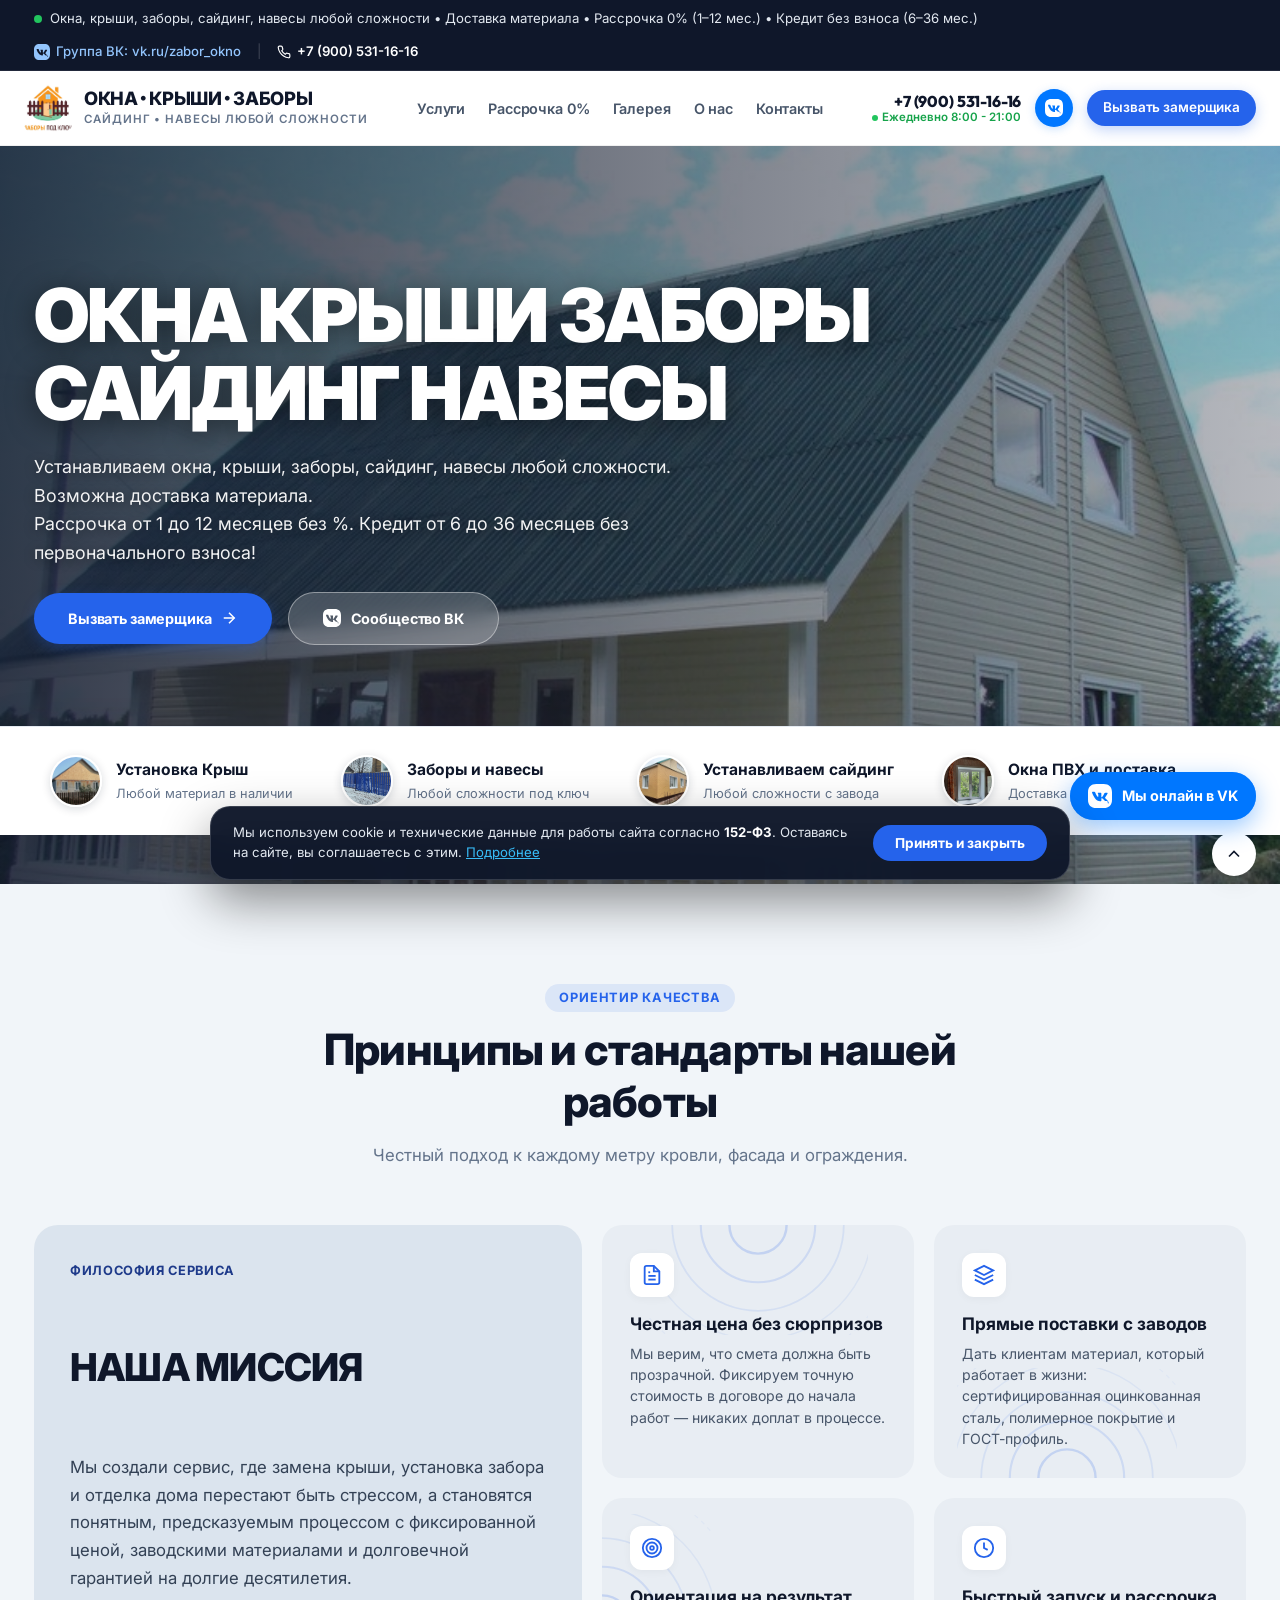
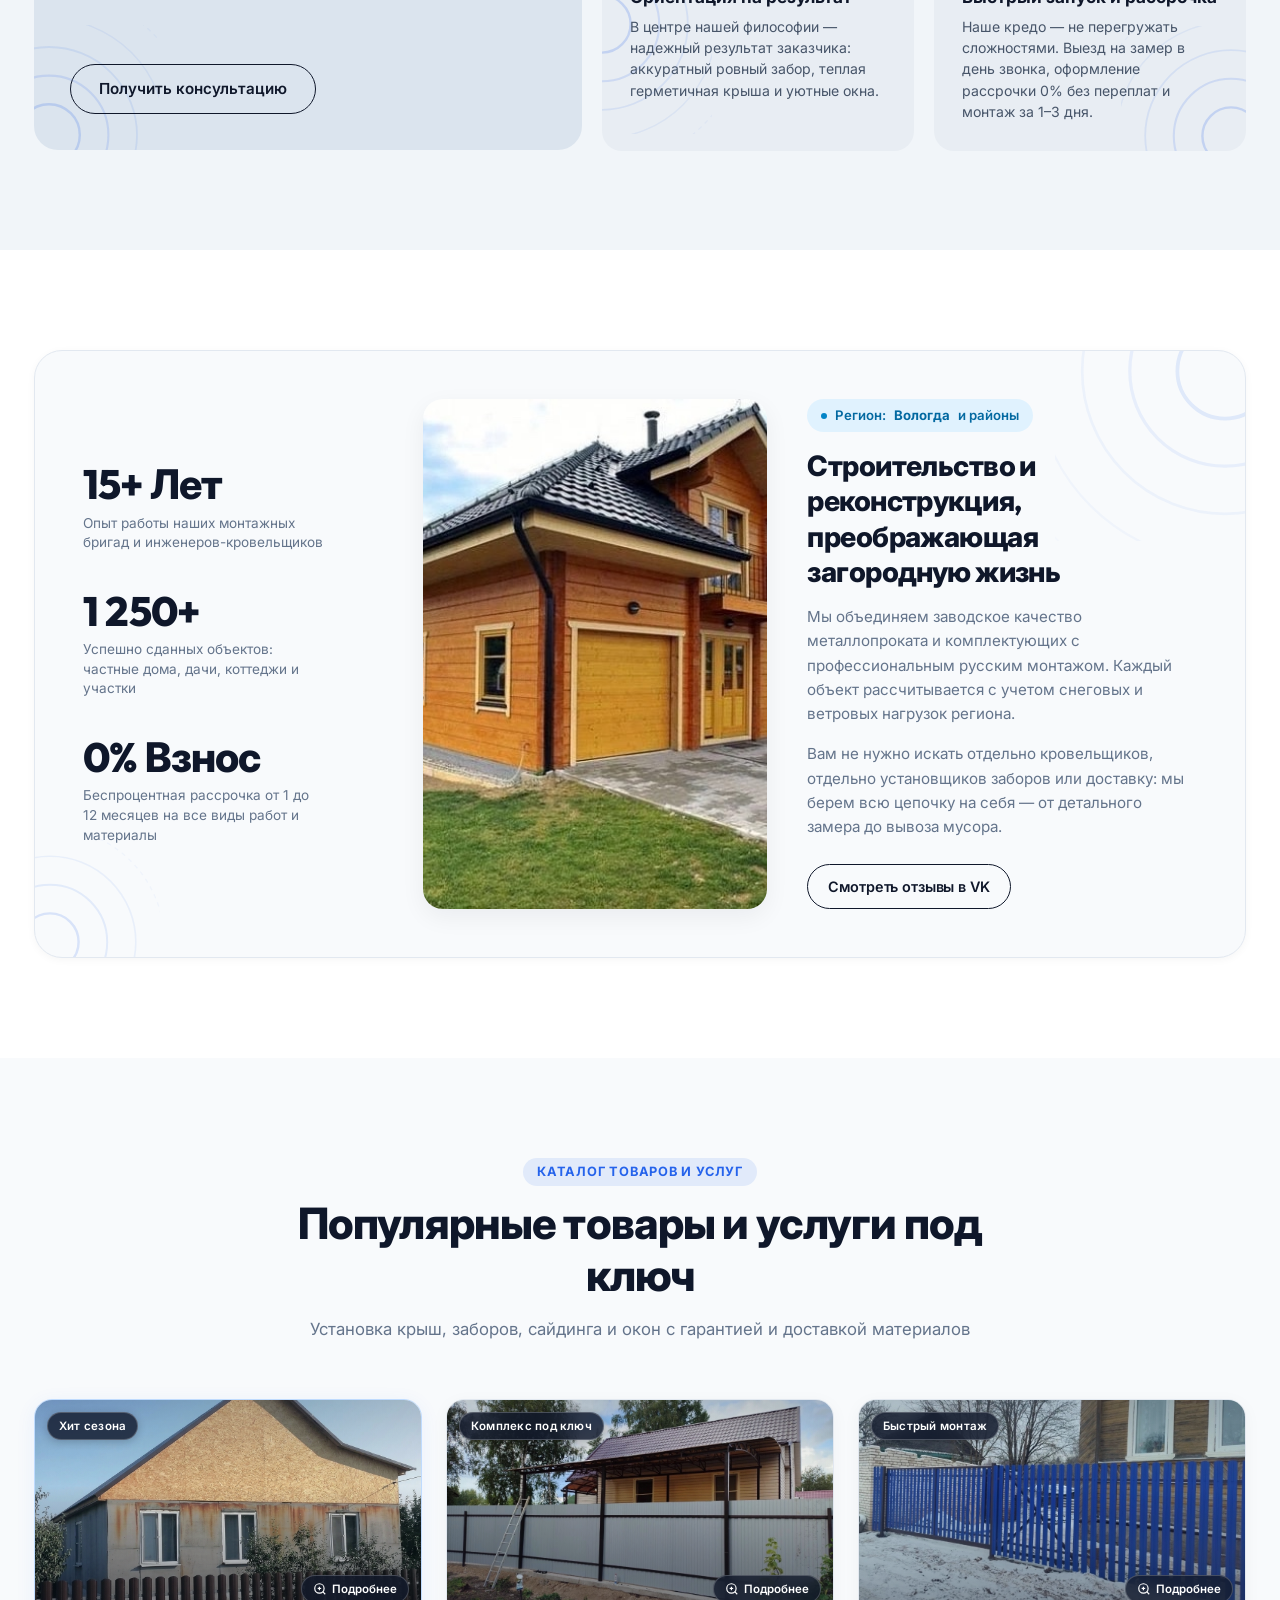
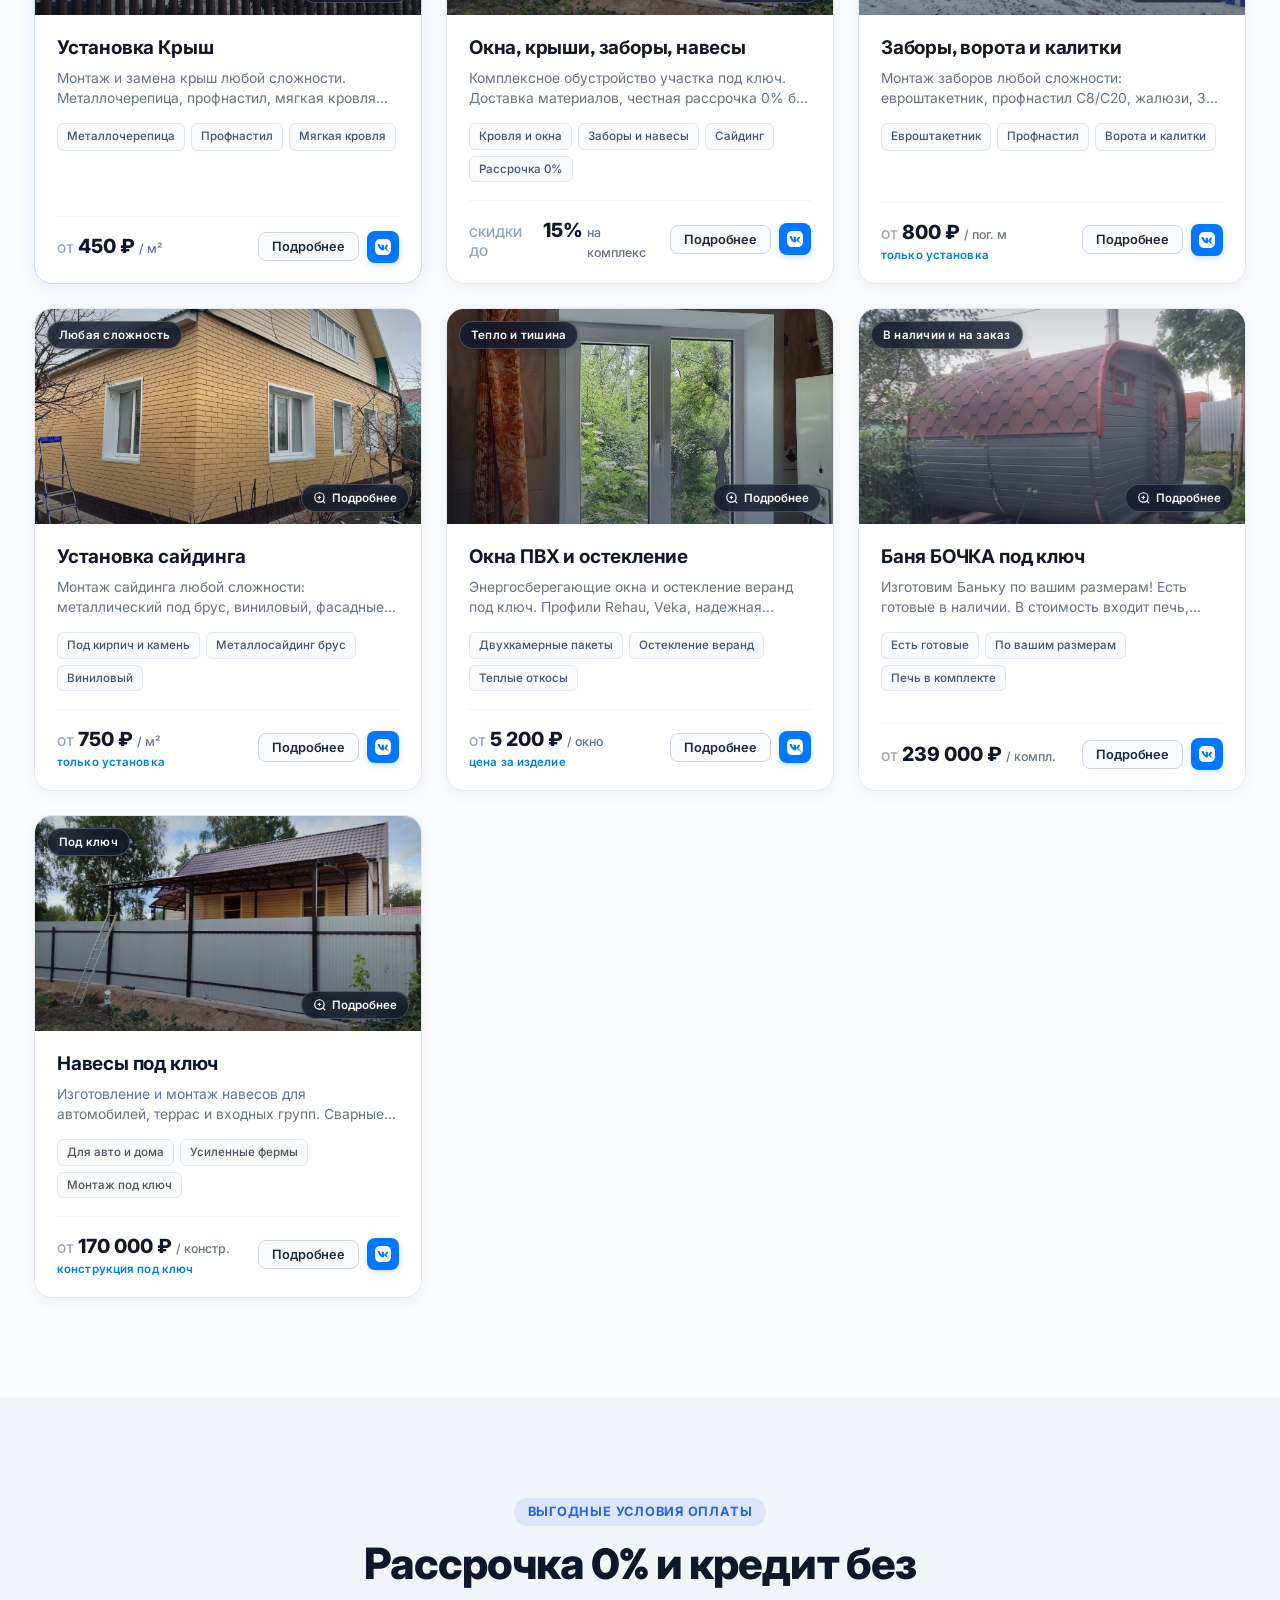
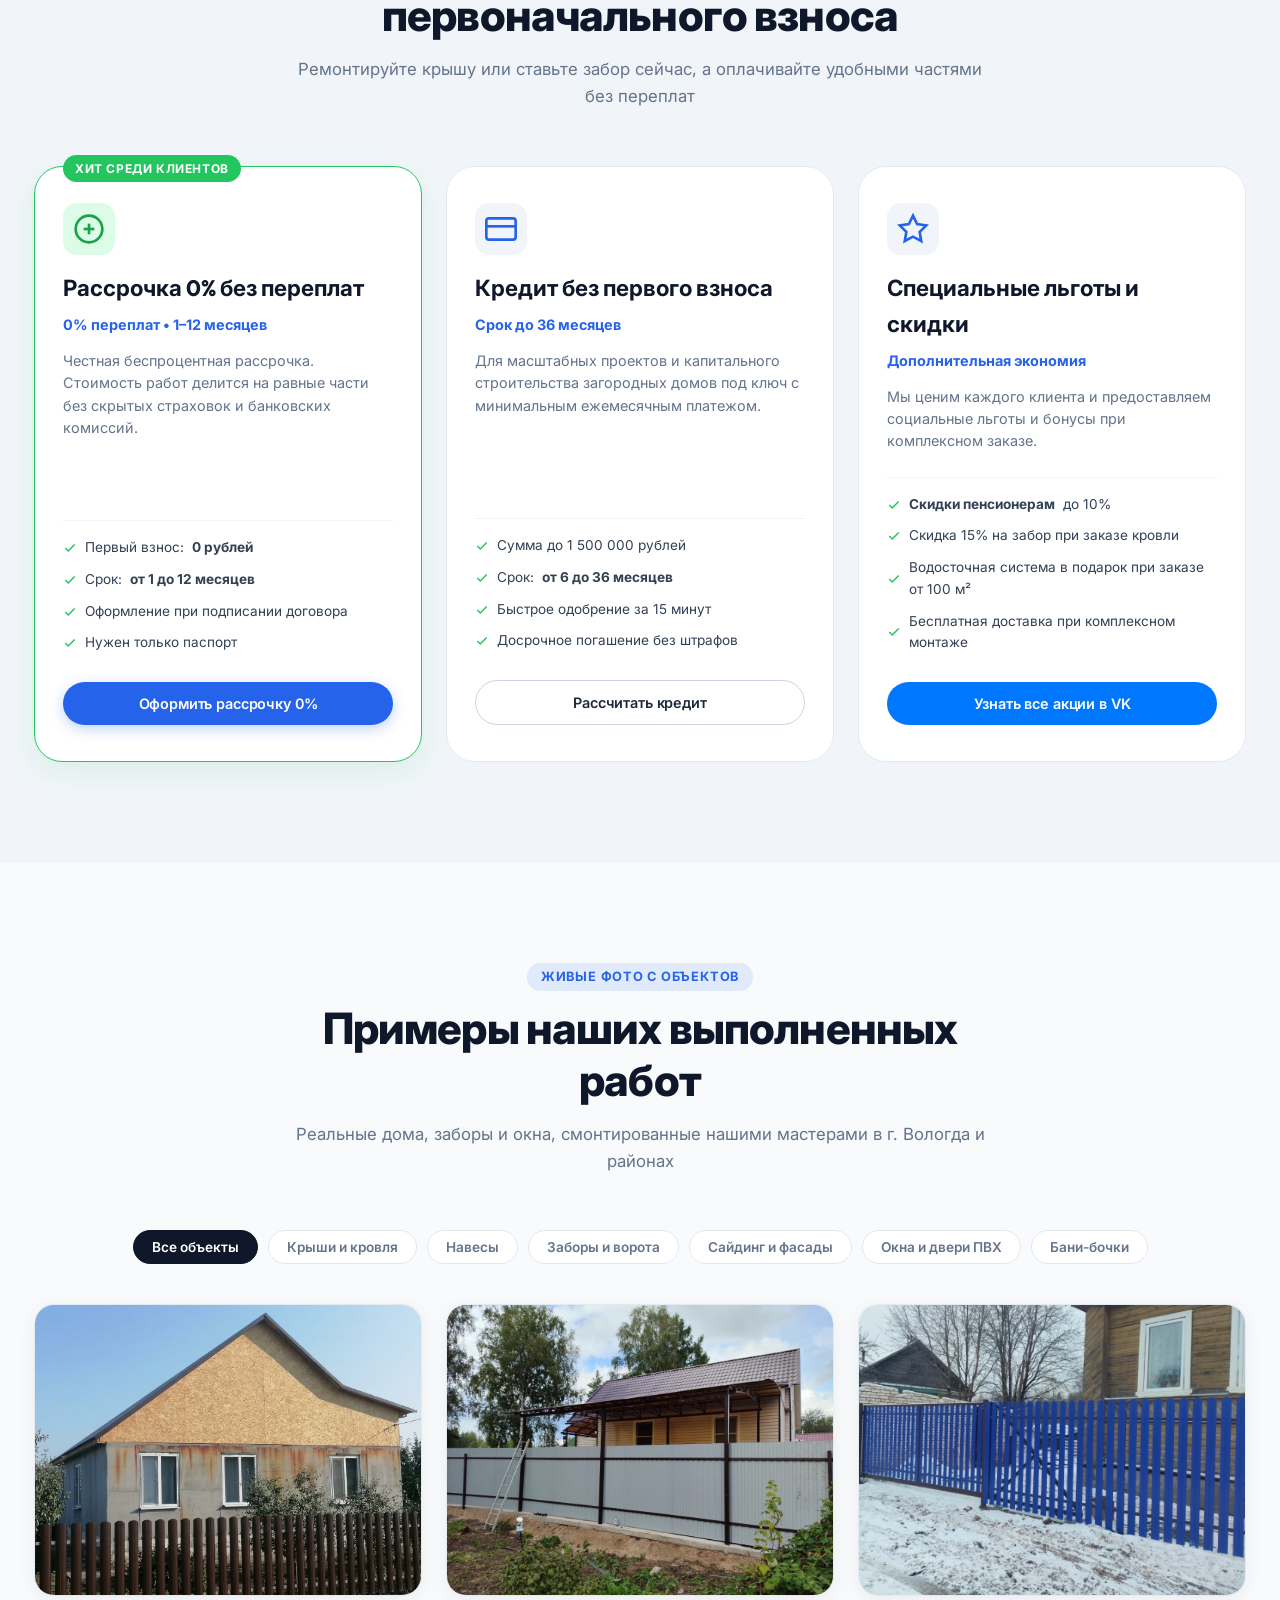
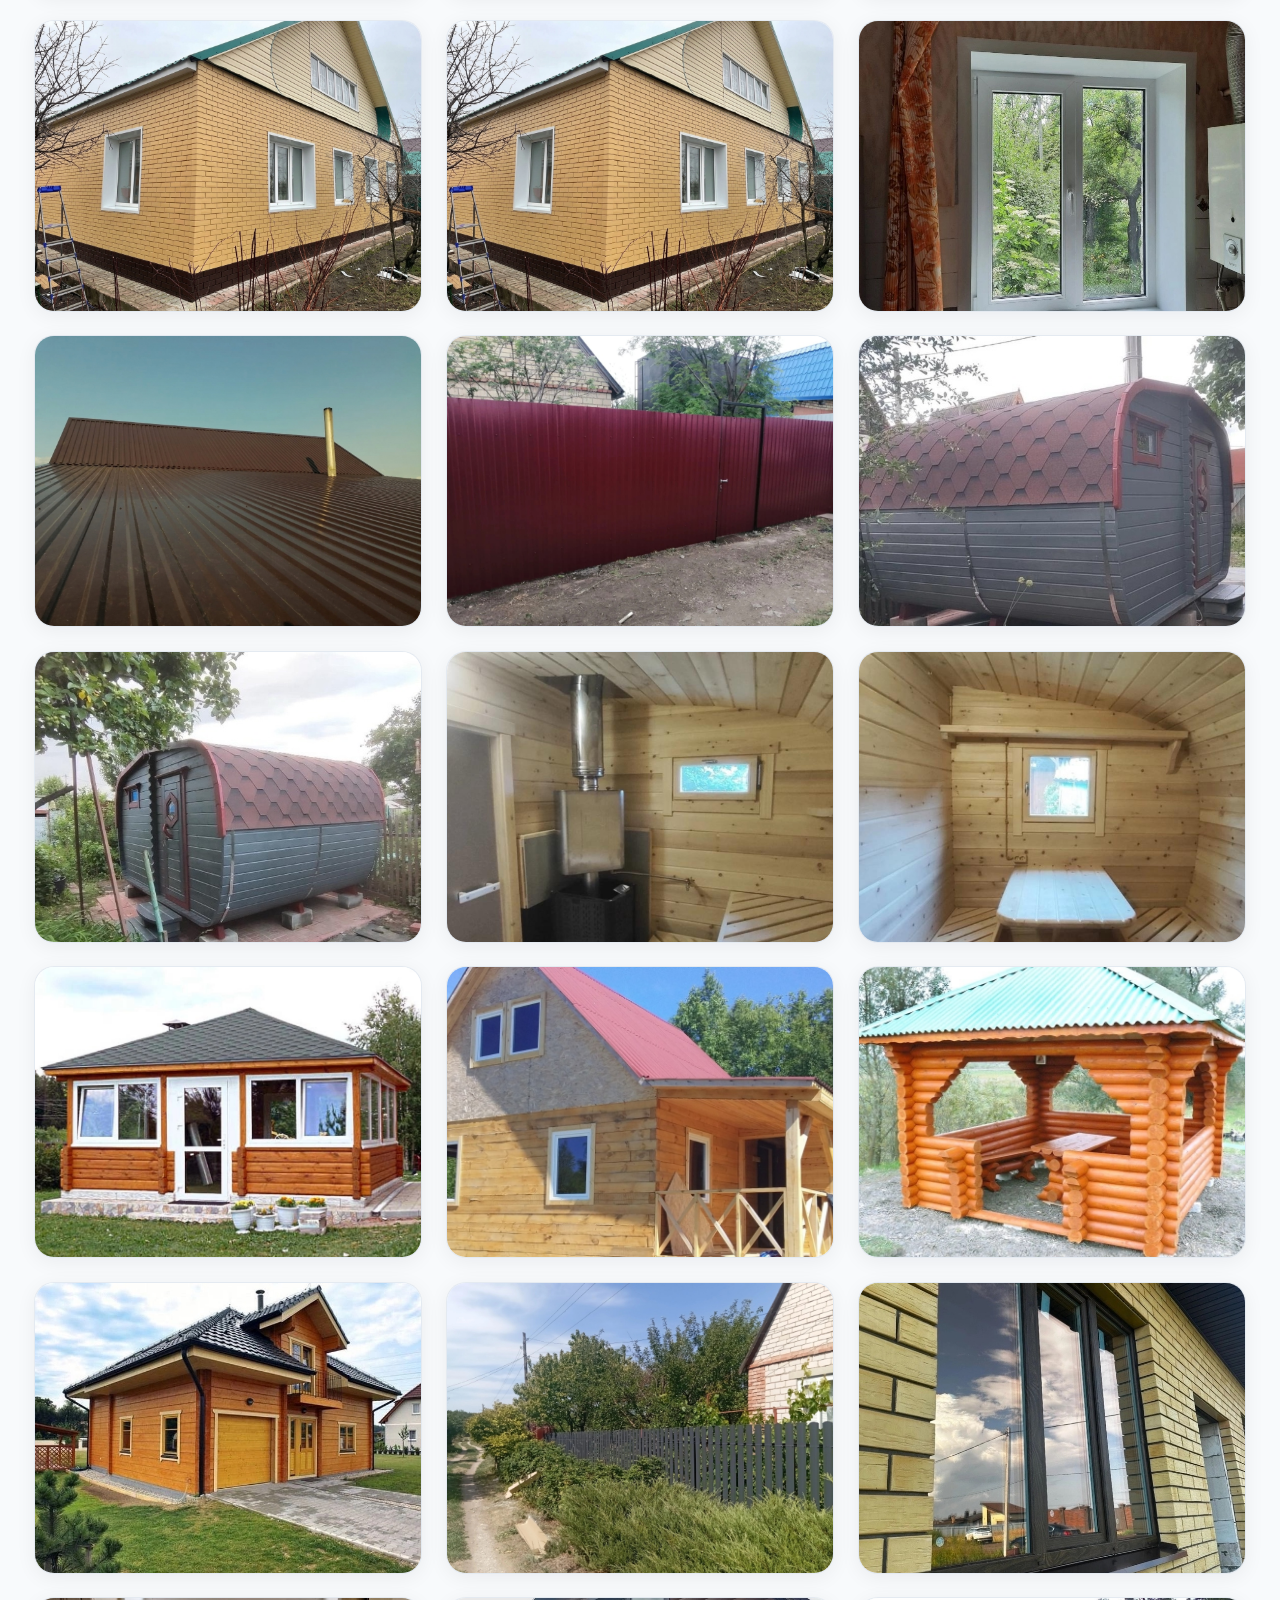
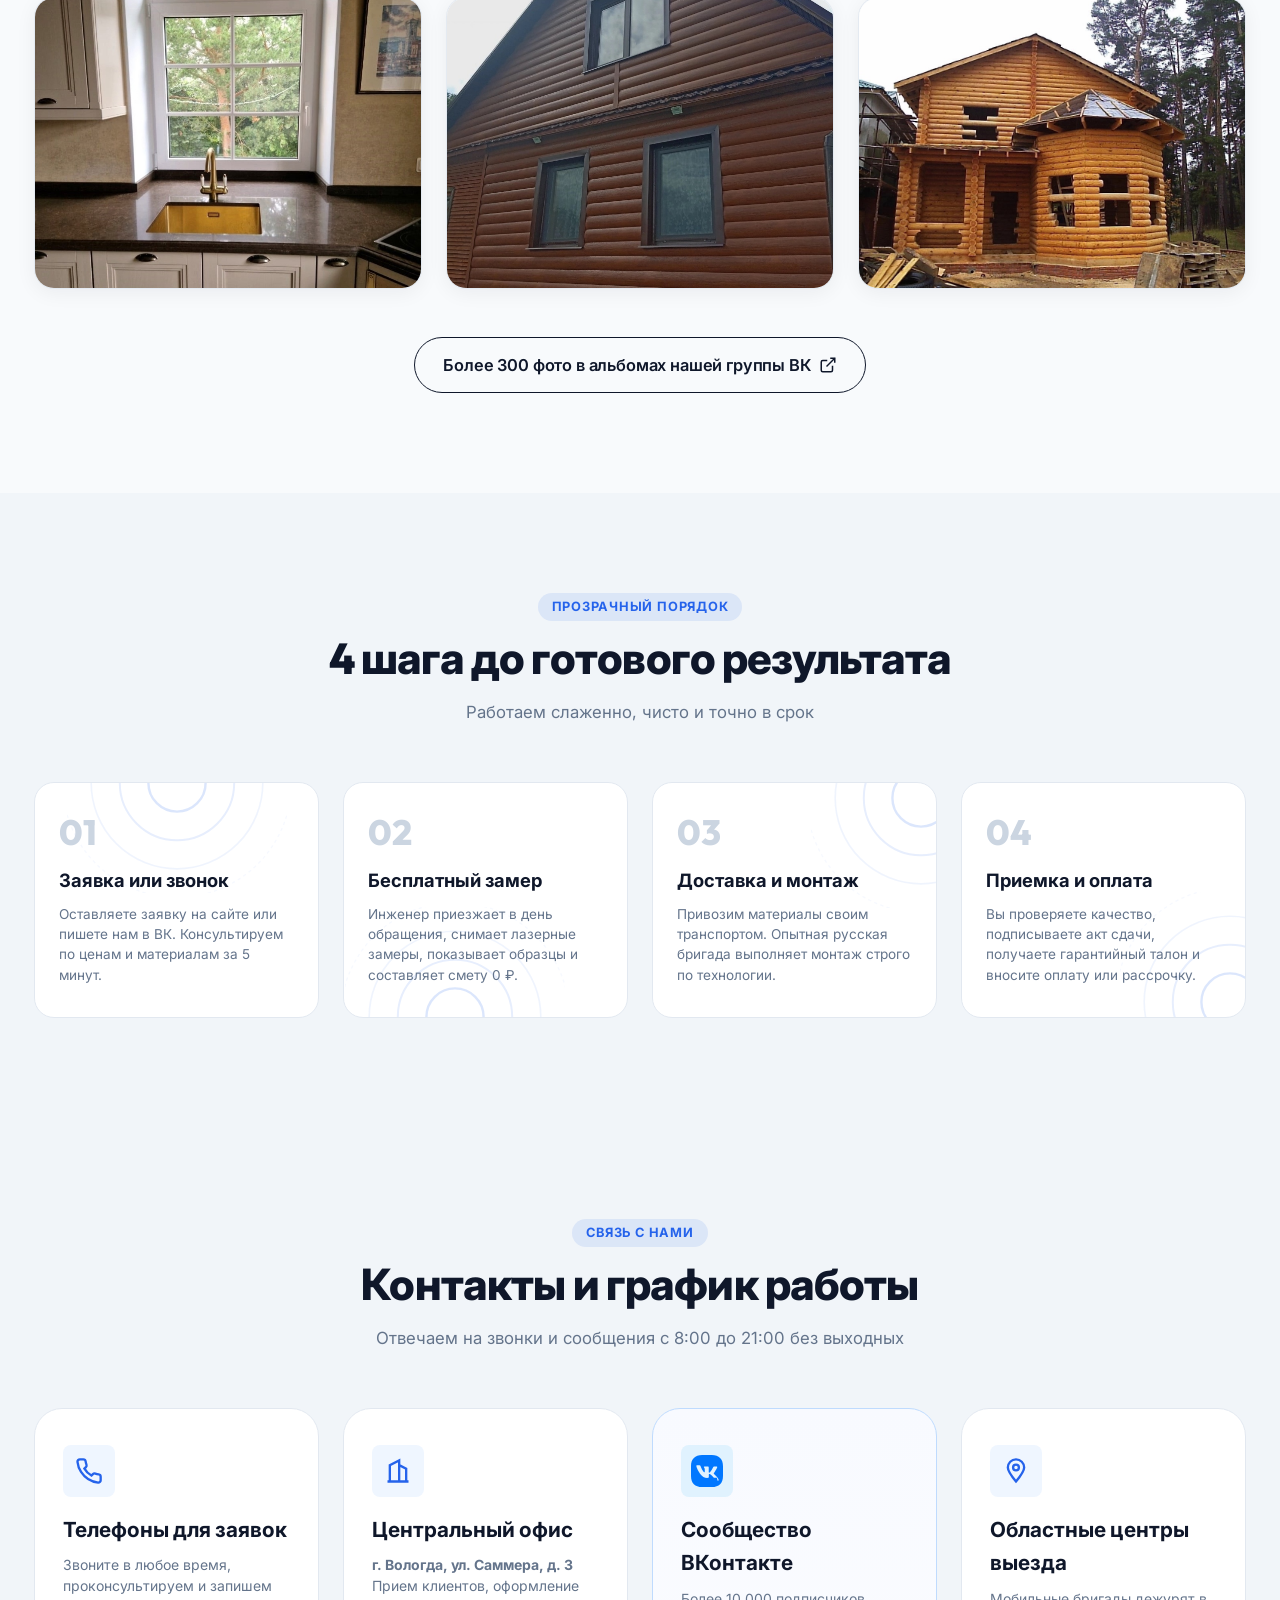
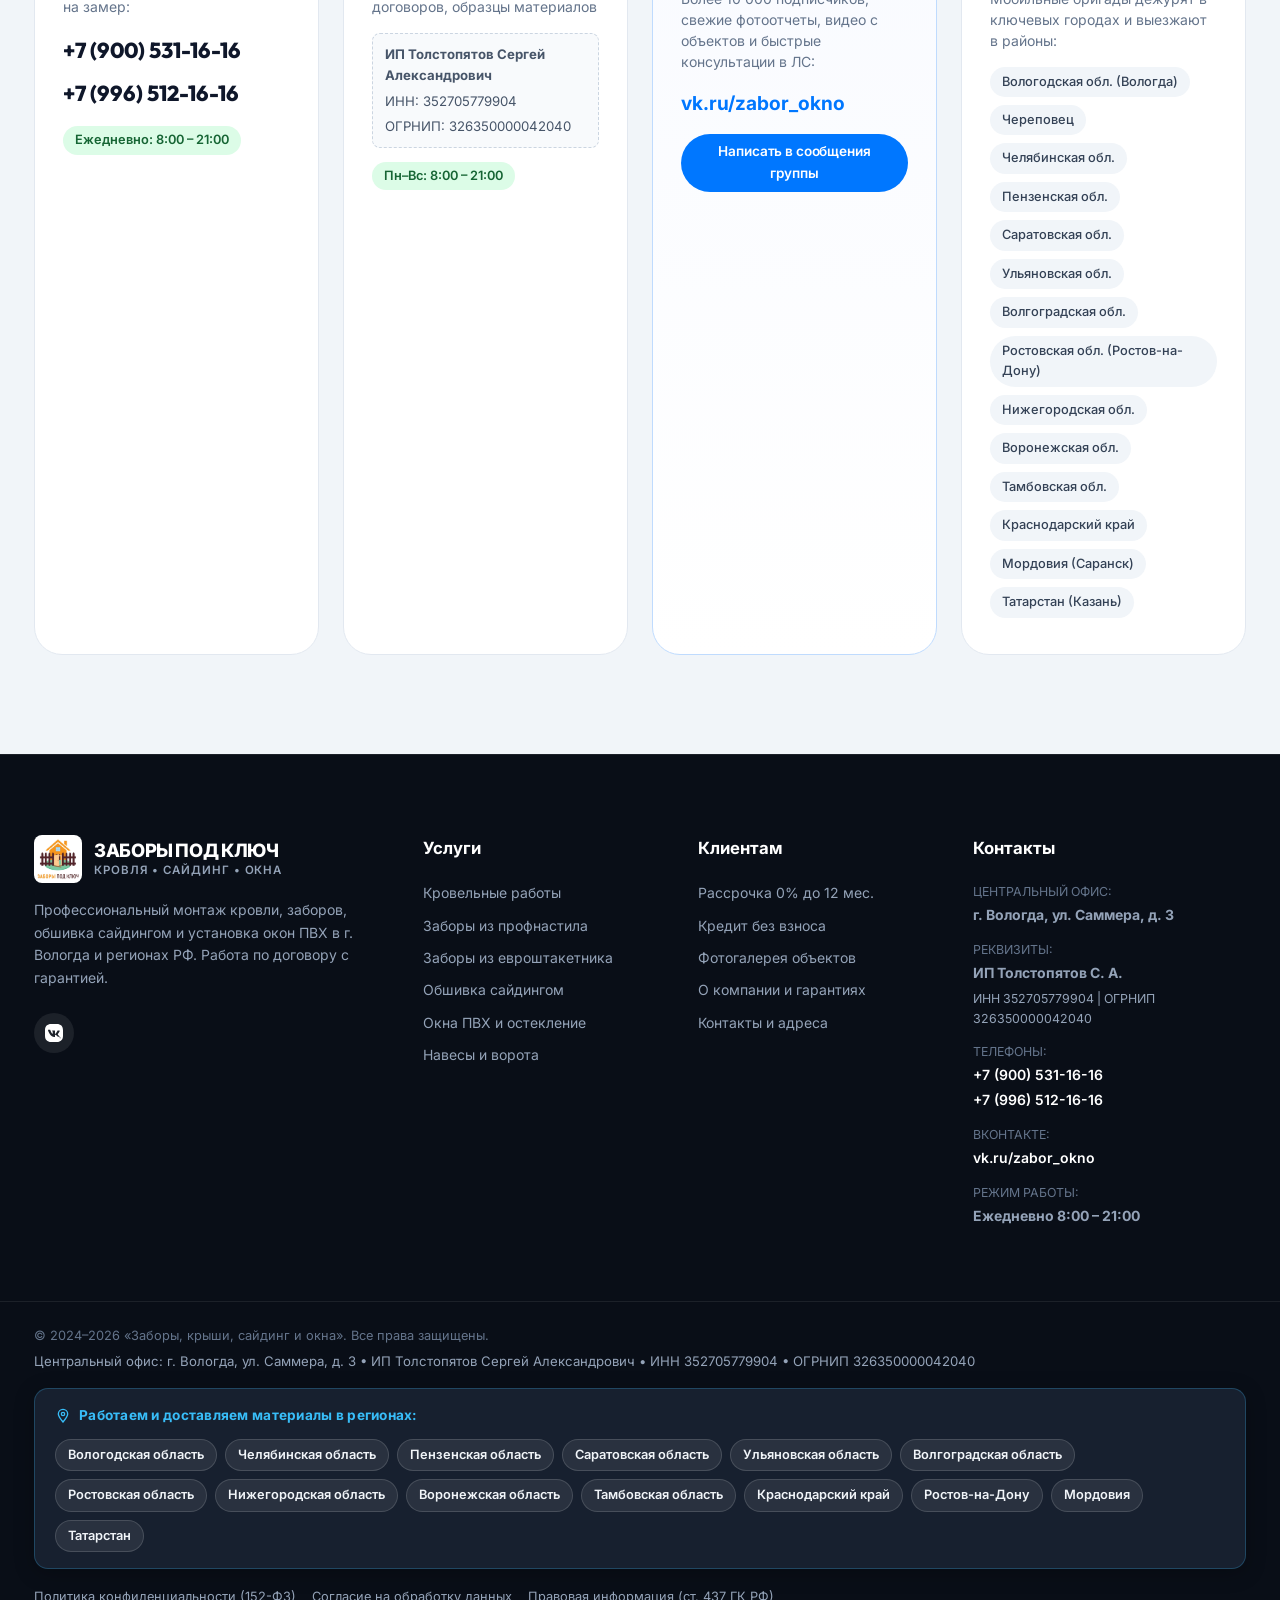
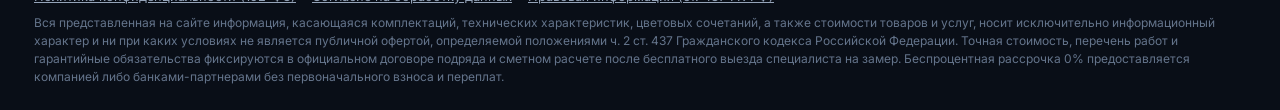
==== commit 55fe470a: "Add canopies (naves) section, isolate photo lightbox by category, update mission CTA and VK subscrib" ====
--- a/index.html
+++ b/index.html
@@ -19,7 +19,7 @@
   <link href="https://fonts.googleapis.com/css2?family=Inter:wght@300;400;500;600;700;800&family=Outfit:wght@500;600;700;800&display=swap" rel="stylesheet">
 
   <!-- Stylesheet & Favicon -->
-  <link rel="stylesheet" href="css/style.css?v=3.6">
+  <link rel="stylesheet" href="css/style.css?v=3.7">
   <link rel="icon" type="image/png" href="img/logo.png">
 </head>
 <body>
@@ -326,7 +326,7 @@
         <div class="section-head text-center" data-animate="fade-up">
           <span class="section-tag">Ориентир качества</span>
           <h2 class="section-title">Принципы и стандарты нашей работы</h2>
-          <p class="section-subtitle">Честный подход к каждому метру кровли, фасада и ограждения в регионе <span class="city-text">Вологда</span>.</p>
+          <p class="section-subtitle">Честный подход к каждому метру кровли, фасада и ограждения.</p>
         </div>
 
         <!-- Bento Layout: Left Big Card + 2x2 Grid Right -->
@@ -351,7 +351,7 @@
               заводскими материалами и долговечной гарантией на долгие десятилетия.
             </p>
             <div class="bento-card__action">
-              <a href="https://vk.ru/zabor_okno" target="_blank" rel="noopener noreferrer" class="bento-btn open-lead-modal">Получить консультацию</a>
+              <a href="https://vk.me/zabor_okno" target="_blank" rel="noopener noreferrer" class="bento-btn">Получить консультацию</a>
             </div>
           </div>
 
@@ -761,6 +761,42 @@
             </div>
           </div>
 
+          <!-- Service 7: Навесы под ключ -->
+          <div class="service-card open-service-detail" data-service-id="naves" data-animate="fade-up" data-delay="150">
+            <div class="service-card__image-box">
+              <img src="img/complex_turnkey_1.jpg?v=3.6" alt="Навесы под ключ для авто и террас — vk.ru/zabor_okno" class="service-card__img">
+              <span class="service-card__tag">Под ключ</span>
+              <span class="service-card__badge-click">
+                <svg viewBox="0 0 24 24" width="14" height="14" fill="none" stroke="currentColor" stroke-width="2"><circle cx="11" cy="11" r="8"></circle><line x1="21" y1="21" x2="16.65" y2="16.65"></line><line x1="11" y1="8" x2="11" y2="14"></line><line x1="8" y1="11" x2="14" y2="11"></line></svg>
+                Подробнее
+              </span>
+            </div>
+            <div class="service-card__body">
+              <h3 class="service-card__title">Навесы под ключ</h3>
+              <p class="service-card__text">Изготовление и монтаж навесов для автомобилей, террас и входных групп. Сварные фермы, поликарбонат, профнастил или черепица.</p>
+              
+              <div class="service-card__features">
+                <span>Для авто и дома</span>
+                <span>Усиленные фермы</span>
+                <span>Монтаж под ключ</span>
+              </div>
+              <div class="service-card__footer">
+                <div class="service-card__price">
+                  <div class="service-card__price-row">
+                    <span class="price-from">от</span> <strong>170 000 ₽</strong> <span class="price-unit">/ констр.</span>
+                  </div>
+                  <span class="service-card__price-sub">конструкция под ключ</span>
+                </div>
+                <div class="service-card__actions">
+                  <button type="button" class="btn btn--sm btn-open-detail" data-service-id="naves">Подробнее</button>
+                  <a href="https://vk.me/zabor_okno" target="_blank" rel="noopener noreferrer" class="btn btn--sm btn--vk-icon" title="Спросить в VK" onclick="event.stopPropagation();">
+                    <svg viewBox="0 0 24 24" width="16" height="16" fill="currentColor"><path d="M15.684 0H8.316C2.992 0 0 2.992 0 8.316v7.368C0 21.008 2.992 24 8.316 24h7.368C21.008 24 24 21.008 24 15.684V8.316C24 2.992 21.008 0 15.684 0zm3.692 17.124h-1.744c-.66 0-.864-.525-2.053-1.716-1.037-1.008-1.497-1.139-1.751-1.139-.356 0-.458.102-.458.593v1.652c0 .424-.136.686-1.254.686-1.847 0-3.898-1.118-5.34-3.2-2.17-3.085-2.763-5.407-2.763-5.882 0-.254.102-.491.593-.491h1.746c.441 0 .61.203.78.678.847 2.475 2.271 4.644 2.864 4.644.22 0 .322-.102.322-.661V10.8c-.068-1.203-.712-1.305-.712-1.729 0-.203.17-.407.441-.407h2.746c.373 0 .508.203.508.644v3.475c0 .373.17.508.271.508.22 0 .407-.136.814-.542 1.271-1.424 2.186-3.627 2.186-3.627.119-.254.339-.458.78-.458h1.746c.525 0 .644.271.525.644-.22.983-2.271 3.898-2.373 4.051-.203.322-.288.475 0 .864.203.288.881.864 1.339 1.39 1.051 1.153 1.864 2.119 2.085 2.78.22.644-.119.983-.712.983z"/></svg>
+                  </a>
+                </div>
+              </div>
+            </div>
+          </div>
+
         </div>
       </div>
     </section>
@@ -858,10 +894,11 @@
         <div class="gallery-filters" data-animate="fade-up">
           <button class="gallery-filter-btn active" data-filter="all">Все объекты</button>
           <button class="gallery-filter-btn" data-filter="roof">Крыши и кровля</button>
-          <button class="gallery-filter-btn" data-filter="banya">Бани-бочки</button>
+          <button class="gallery-filter-btn" data-filter="naves">Навесы</button>
           <button class="gallery-filter-btn" data-filter="fence">Заборы и ворота</button>
           <button class="gallery-filter-btn" data-filter="siding">Сайдинг и фасады</button>
-          <button class="gallery-filter-btn" data-filter="window">Окна и веранды</button>
+          <button class="gallery-filter-btn" data-filter="window">Окна и двери ПВХ</button>
+          <button class="gallery-filter-btn" data-filter="banya">Бани-бочки</button>
         </div>
 
         <!-- Gallery Grid -->
@@ -870,7 +907,7 @@
           <!-- Item 1: Roof -->
           <div class="gallery-item" data-category="roof" data-animate="fade-up">
             <div class="gallery-item__img-wrap">
-              <img src="img/roof_product_2.jpg?v=3.4" alt="Установка крыши и забора под ключ — объект vk.ru/zabor_okno" class="gallery-item__img">
+              <img src="img/roof_product_2.jpg?v=3.6" alt="Установка крыши и забора под ключ — объект vk.ru/zabor_okno" class="gallery-item__img">
               <span class="gallery-item__zoom-badge" title="Нажмите, чтобы увеличить фото">
                 <svg viewBox="0 0 24 24" width="18" height="18" fill="none" stroke="currentColor" stroke-width="2.2"><circle cx="11" cy="11" r="8"></circle><line x1="21" y1="21" x2="16.65" y2="16.65"></line><line x1="11" y1="8" x2="11" y2="14"></line><line x1="8" y1="11" x2="14" y2="11"></line></svg>
               </span>
@@ -882,17 +919,17 @@
             </div>
           </div>
 
-          <!-- Item 2: Complex Turnkey -->
-          <div class="gallery-item" data-category="roof" data-animate="fade-up" data-delay="50">
-            <div class="gallery-item__img-wrap">
-              <img src="img/complex_turnkey_1.jpg" alt="Крыши заборы окна сайдинг под ключ — объект vk.ru/zabor_okno" class="gallery-item__img">
-              <span class="gallery-item__zoom-badge" title="Нажмите, чтобы увеличить фото">
-                <svg viewBox="0 0 24 24" width="18" height="18" fill="none" stroke="currentColor" stroke-width="2.2"><circle cx="11" cy="11" r="8"></circle><line x1="21" y1="21" x2="16.65" y2="16.65"></line><line x1="11" y1="8" x2="11" y2="14"></line><line x1="8" y1="11" x2="14" y2="11"></line></svg>
-              </span>
-              <div class="gallery-item__overlay">
-                <span class="gallery-item__badge">Комплекс под ключ</span>
-                <h4 class="gallery-item__caption">Установка заборов крыш окон сайдинга</h4>
-                <p class="gallery-item__sub">Забор с навесом + кровля + сайдинг + окна • Бесплатный замер</p>
+          <!-- Item 2: Naves -->
+          <div class="gallery-item" data-category="naves" data-animate="fade-up" data-delay="50">
+            <div class="gallery-item__img-wrap">
+              <img src="img/complex_turnkey_1.jpg?v=3.6" alt="Навес для авто под ключ — vk.ru/zabor_okno" class="gallery-item__img">
+              <span class="gallery-item__zoom-badge" title="Нажмите, чтобы увеличить фото">
+                <svg viewBox="0 0 24 24" width="18" height="18" fill="none" stroke="currentColor" stroke-width="2.2"><circle cx="11" cy="11" r="8"></circle><line x1="21" y1="21" x2="16.65" y2="16.65"></line><line x1="11" y1="8" x2="11" y2="14"></line><line x1="8" y1="11" x2="14" y2="11"></line></svg>
+              </span>
+              <div class="gallery-item__overlay">
+                <span class="gallery-item__badge">Навесы под ключ</span>
+                <h4 class="gallery-item__caption">Навес для авто с усиленным каркасом</h4>
+                <p class="gallery-item__sub">Сварные фермы, профильная труба • от 170 000 ₽ под ключ</p>
               </div>
             </div>
           </div>
@@ -915,7 +952,7 @@
           <!-- Item 4: Siding -->
           <div class="gallery-item" data-category="siding" data-animate="fade-up" data-delay="200">
             <div class="gallery-item__img-wrap">
-              <img src="img/siding_product_1.jpg?v=3.4" alt="Установка сайдинга любой сложности — vk.ru/zabor_okno" class="gallery-item__img">
+              <img src="img/siding_product_1.jpg?v=3.6" alt="Установка сайдинга любой сложности — vk.ru/zabor_okno" class="gallery-item__img">
               <span class="gallery-item__zoom-badge" title="Нажмите, чтобы увеличить фото">
                 <svg viewBox="0 0 24 24" width="18" height="18" fill="none" stroke="currentColor" stroke-width="2.2"><circle cx="11" cy="11" r="8"></circle><line x1="21" y1="21" x2="16.65" y2="16.65"></line><line x1="11" y1="8" x2="11" y2="14"></line><line x1="8" y1="11" x2="14" y2="11"></line></svg>
               </span>
@@ -927,15 +964,30 @@
             </div>
           </div>
 
+          <!-- Item 4b: Siding 2 -->
+          <div class="gallery-item" data-category="siding" data-animate="fade-up" data-delay="250">
+            <div class="gallery-item__img-wrap">
+              <img src="img/siding_product_2.jpg?v=3.6" alt="Обшивка дома сайдингом под ключ — vk.ru/zabor_okno" class="gallery-item__img">
+              <span class="gallery-item__zoom-badge" title="Нажмите, чтобы увеличить фото">
+                <svg viewBox="0 0 24 24" width="18" height="18" fill="none" stroke="currentColor" stroke-width="2.2"><circle cx="11" cy="11" r="8"></circle><line x1="21" y1="21" x2="16.65" y2="16.65"></line><line x1="11" y1="8" x2="11" y2="14"></line><line x1="8" y1="11" x2="14" y2="11"></line></svg>
+              </span>
+              <div class="gallery-item__overlay">
+                <span class="gallery-item__badge">Сайдинг под ключ</span>
+                <h4 class="gallery-item__caption">Металлосайдинг с утеплением и софитами</h4>
+                <p class="gallery-item__sub">Монтаж под ключ • Рассрочка 0% без переплат</p>
+              </div>
+            </div>
+          </div>
+
           <!-- Item 5: Window -->
           <div class="gallery-item" data-category="window" data-animate="fade-up">
             <div class="gallery-item__img-wrap">
-              <img src="img/window_product_real.jpg?v=3.4" alt="Окна ПВХ и теплое остекление — vk.ru/zabor_okno" class="gallery-item__img">
-              <span class="gallery-item__zoom-badge" title="Нажмите, чтобы увеличить фото">
-                <svg viewBox="0 0 24 24" width="18" height="18" fill="none" stroke="currentColor" stroke-width="2.2"><circle cx="11" cy="11" r="8"></circle><line x1="21" y1="21" x2="16.65" y2="16.65"></line><line x1="11" y1="8" x2="11" y2="14"></line><line x1="8" y1="11" x2="14" y2="11"></line></svg>
-              </span>
-              <div class="gallery-item__overlay">
-                <span class="gallery-item__badge">Окна ПВХ</span>
+              <img src="img/window_product_real.jpg?v=3.6" alt="Окна ПВХ и теплое остекление — vk.ru/zabor_okno" class="gallery-item__img">
+              <span class="gallery-item__zoom-badge" title="Нажмите, чтобы увеличить фото">
+                <svg viewBox="0 0 24 24" width="18" height="18" fill="none" stroke="currentColor" stroke-width="2.2"><circle cx="11" cy="11" r="8"></circle><line x1="21" y1="21" x2="16.65" y2="16.65"></line><line x1="11" y1="8" x2="11" y2="14"></line><line x1="8" y1="11" x2="14" y2="11"></line></svg>
+              </span>
+              <div class="gallery-item__overlay">
+                <span class="gallery-item__badge">Окна и двери ПВХ</span>
                 <h4 class="gallery-item__caption">Окно ПВХ с широким подоконником и теплыми откосами</h4>
                 <p class="gallery-item__sub">Немецкая фурнитура • Энергосберегающий стеклопакет</p>
               </div>
@@ -945,7 +997,7 @@
           <!-- Item 6: Roof 2 -->
           <div class="gallery-item" data-category="roof" data-animate="fade-up" data-delay="100">
             <div class="gallery-item__img-wrap">
-              <img src="img/roof_product_1.png?v=3.4" alt="Кровля из металлочерепицы с обходом дымохода — vk.ru/zabor_okno" class="gallery-item__img">
+              <img src="img/roof_product_1.png?v=3.6" alt="Кровля из металлочерепицы с обходом дымохода — vk.ru/zabor_okno" class="gallery-item__img">
               <span class="gallery-item__zoom-badge" title="Нажмите, чтобы увеличить фото">
                 <svg viewBox="0 0 24 24" width="18" height="18" fill="none" stroke="currentColor" stroke-width="2.2"><circle cx="11" cy="11" r="8"></circle><line x1="21" y1="21" x2="16.65" y2="16.65"></line><line x1="11" y1="8" x2="11" y2="14"></line><line x1="8" y1="11" x2="14" y2="11"></line></svg>
               </span>
@@ -975,7 +1027,7 @@
           <!-- Item 8: Banya 1 -->
           <div class="gallery-item" data-category="banya" data-animate="fade-up">
             <div class="gallery-item__img-wrap">
-              <img src="img/banya_bochka_1.jpg?v=3.4" alt="Баня БОЧКА под ключ с доставкой — vk.ru/zabor_okno" class="gallery-item__img">
+              <img src="img/banya_bochka_1.jpg?v=3.6" alt="Баня БОЧКА под ключ с доставкой — vk.ru/zabor_okno" class="gallery-item__img">
               <span class="gallery-item__zoom-badge" title="Нажмите, чтобы увеличить фото">
                 <svg viewBox="0 0 24 24" width="18" height="18" fill="none" stroke="currentColor" stroke-width="2.2"><circle cx="11" cy="11" r="8"></circle><line x1="21" y1="21" x2="16.65" y2="16.65"></line><line x1="11" y1="8" x2="11" y2="14"></line><line x1="8" y1="11" x2="14" y2="11"></line></svg>
               </span>
@@ -983,6 +1035,21 @@
                 <span class="gallery-item__badge">Баня под ключ</span>
                 <h4 class="gallery-item__caption">Баня БОЧКА с мягкой кровлей и козырьком</h4>
                 <p class="gallery-item__sub">Доставка и установка на фундаментные блоки за 1 день</p>
+              </div>
+            </div>
+          </div>
+
+          <!-- Item 8b: Banya 2 -->
+          <div class="gallery-item" data-category="banya" data-animate="fade-up" data-delay="50">
+            <div class="gallery-item__img-wrap">
+              <img src="img/banya_bochka_2.jpg?v=3.6" alt="Баня БОЧКА под ключ — vk.ru/zabor_okno" class="gallery-item__img">
+              <span class="gallery-item__zoom-badge" title="Нажмите, чтобы увеличить фото">
+                <svg viewBox="0 0 24 24" width="18" height="18" fill="none" stroke="currentColor" stroke-width="2.2"><circle cx="11" cy="11" r="8"></circle><line x1="21" y1="21" x2="16.65" y2="16.65"></line><line x1="11" y1="8" x2="11" y2="14"></line><line x1="8" y1="11" x2="14" y2="11"></line></svg>
+              </span>
+              <div class="gallery-item__overlay">
+                <span class="gallery-item__badge">Баня под ключ</span>
+                <h4 class="gallery-item__caption">Баня БОЧКА готовая к парению на участке</h4>
+                <p class="gallery-item__sub">Печь в комплекте, бак для горячей воды • от 239 000 ₽</p>
               </div>
             </div>
           </div>
@@ -1293,7 +1360,7 @@
             </div>
             <h3 class="contact-box__title">Сообщество ВКонтакте</h3>
             <p class="contact-box__text">
-              Более 5 000 подписчиков, свежие фотоотчеты, видео с объектов и быстрые консультации в ЛС:
+              Более 10 000 подписчиков, свежие фотоотчеты, видео с объектов и быстрые консультации в ЛС:
             </p>
             <a href="https://vk.ru/zabor_okno" target="_blank" rel="noopener noreferrer" class="vk-badge-link">
               vk.ru/zabor_okno
@@ -1773,6 +1840,6 @@
   </div>
 
   <!-- Main JavaScript File -->
-  <script src="js/main.js?v=3.6"></script>
+  <script src="js/main.js?v=3.7"></script>
 </body>
 </html>
--- a/css/style.css
+++ b/css/style.css
@@ -3011,8 +3011,28 @@
   background: #e2e8f0;
   color: #334155;
   padding: 5px 12px;
+  font-weight: 600;
+}
+
+.sdm-gallery-link-btn {
+  display: inline-flex;
+  align-items: center;
+  gap: 6px;
+  background: #eff6ff;
+  color: var(--color-primary);
+  border: 1px solid #bfdbfe;
+  padding: 5px 14px;
   border-radius: var(--radius-sm);
-  font-weight: 600;
+  font-size: 0.8rem;
+  font-weight: 700;
+  cursor: pointer;
+  transition: all var(--transition-fast);
+}
+
+.sdm-gallery-link-btn:hover {
+  background: var(--color-primary);
+  color: #ffffff;
+  border-color: var(--color-primary);
 }
 
 .service-detail-modal__footer {
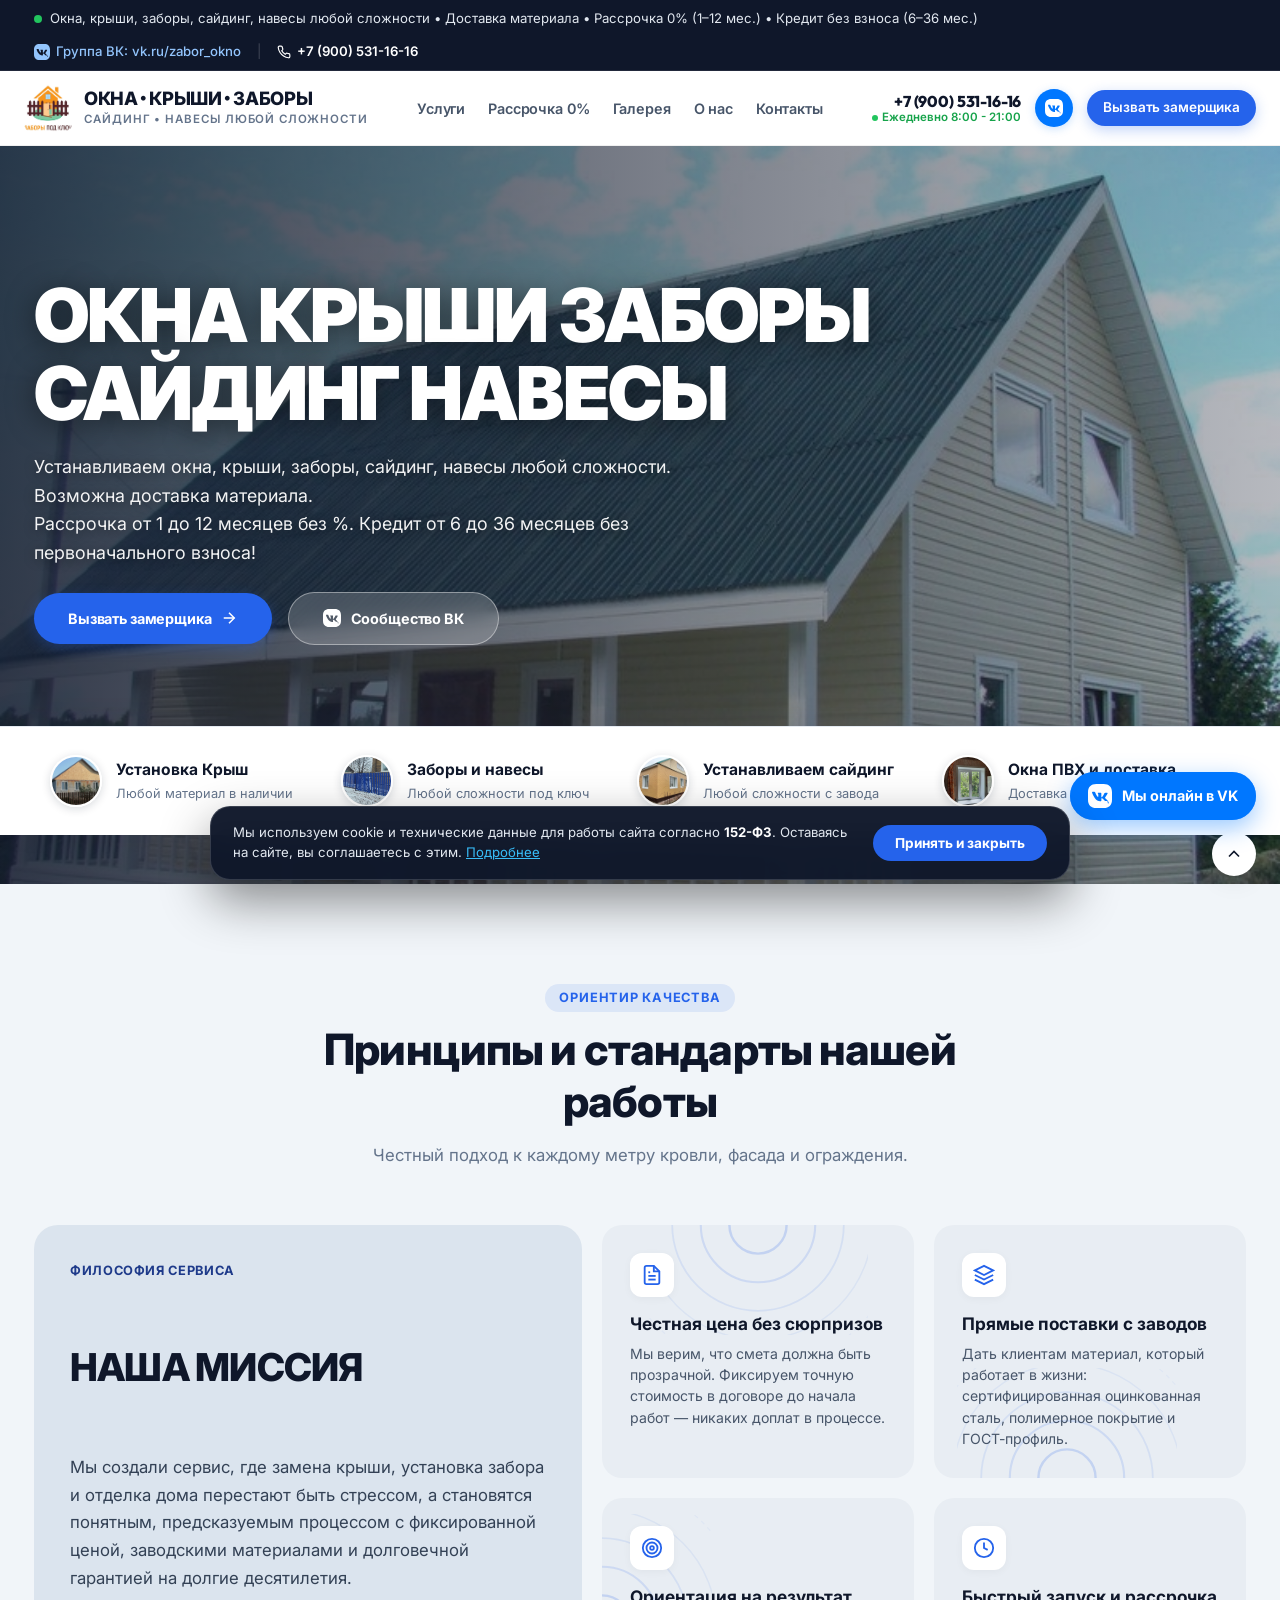
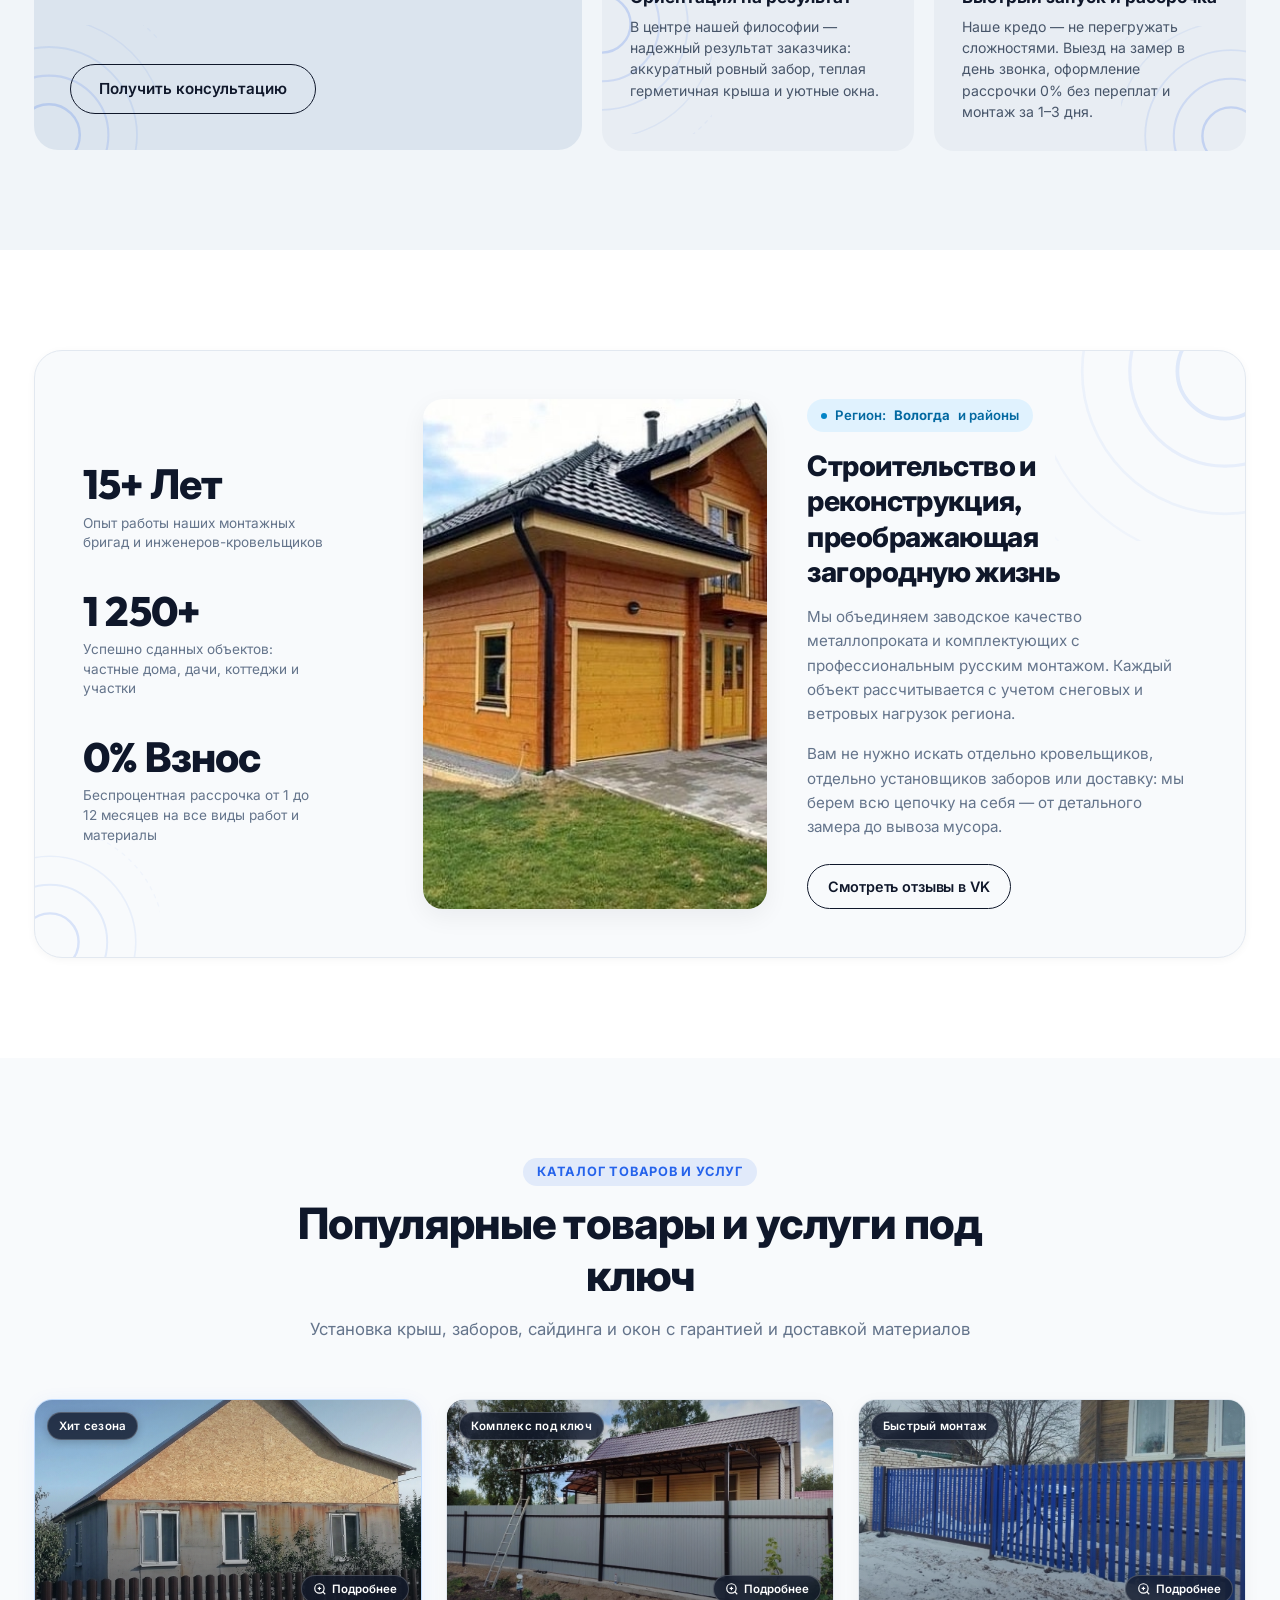
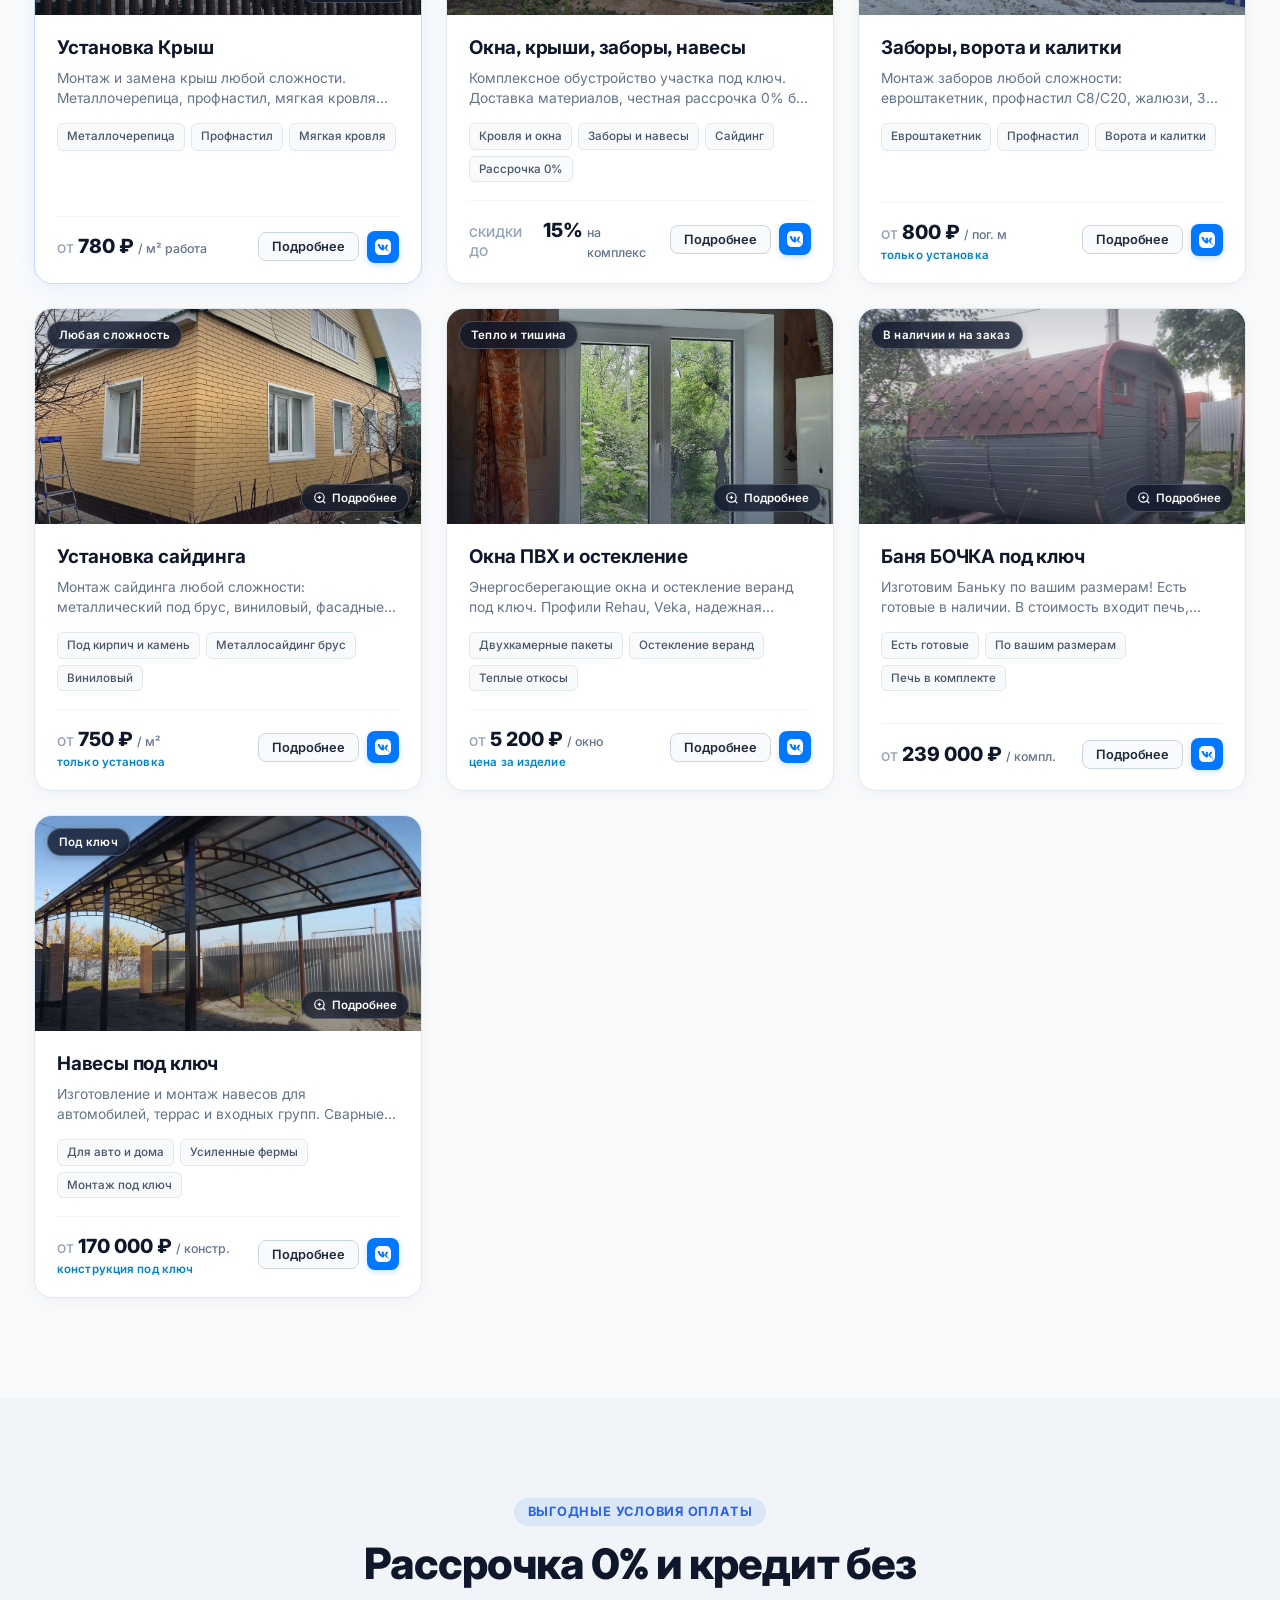
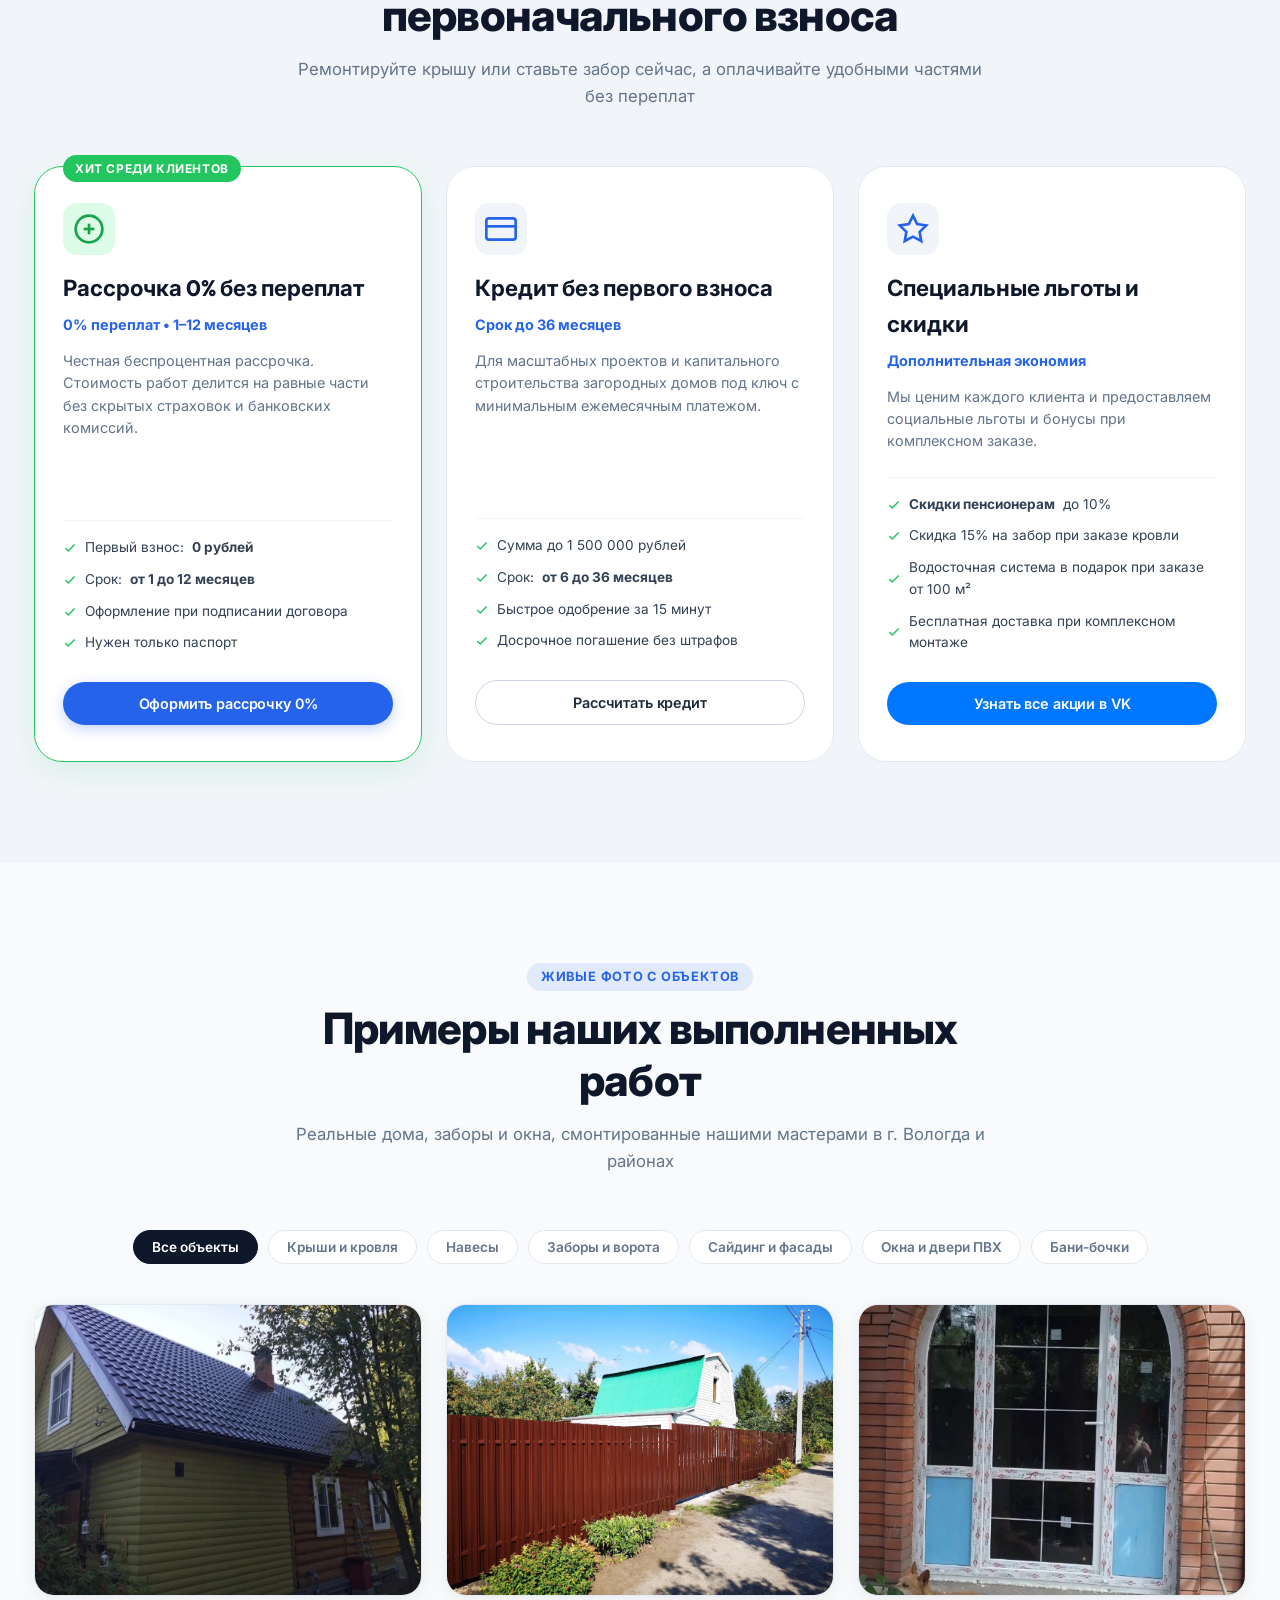
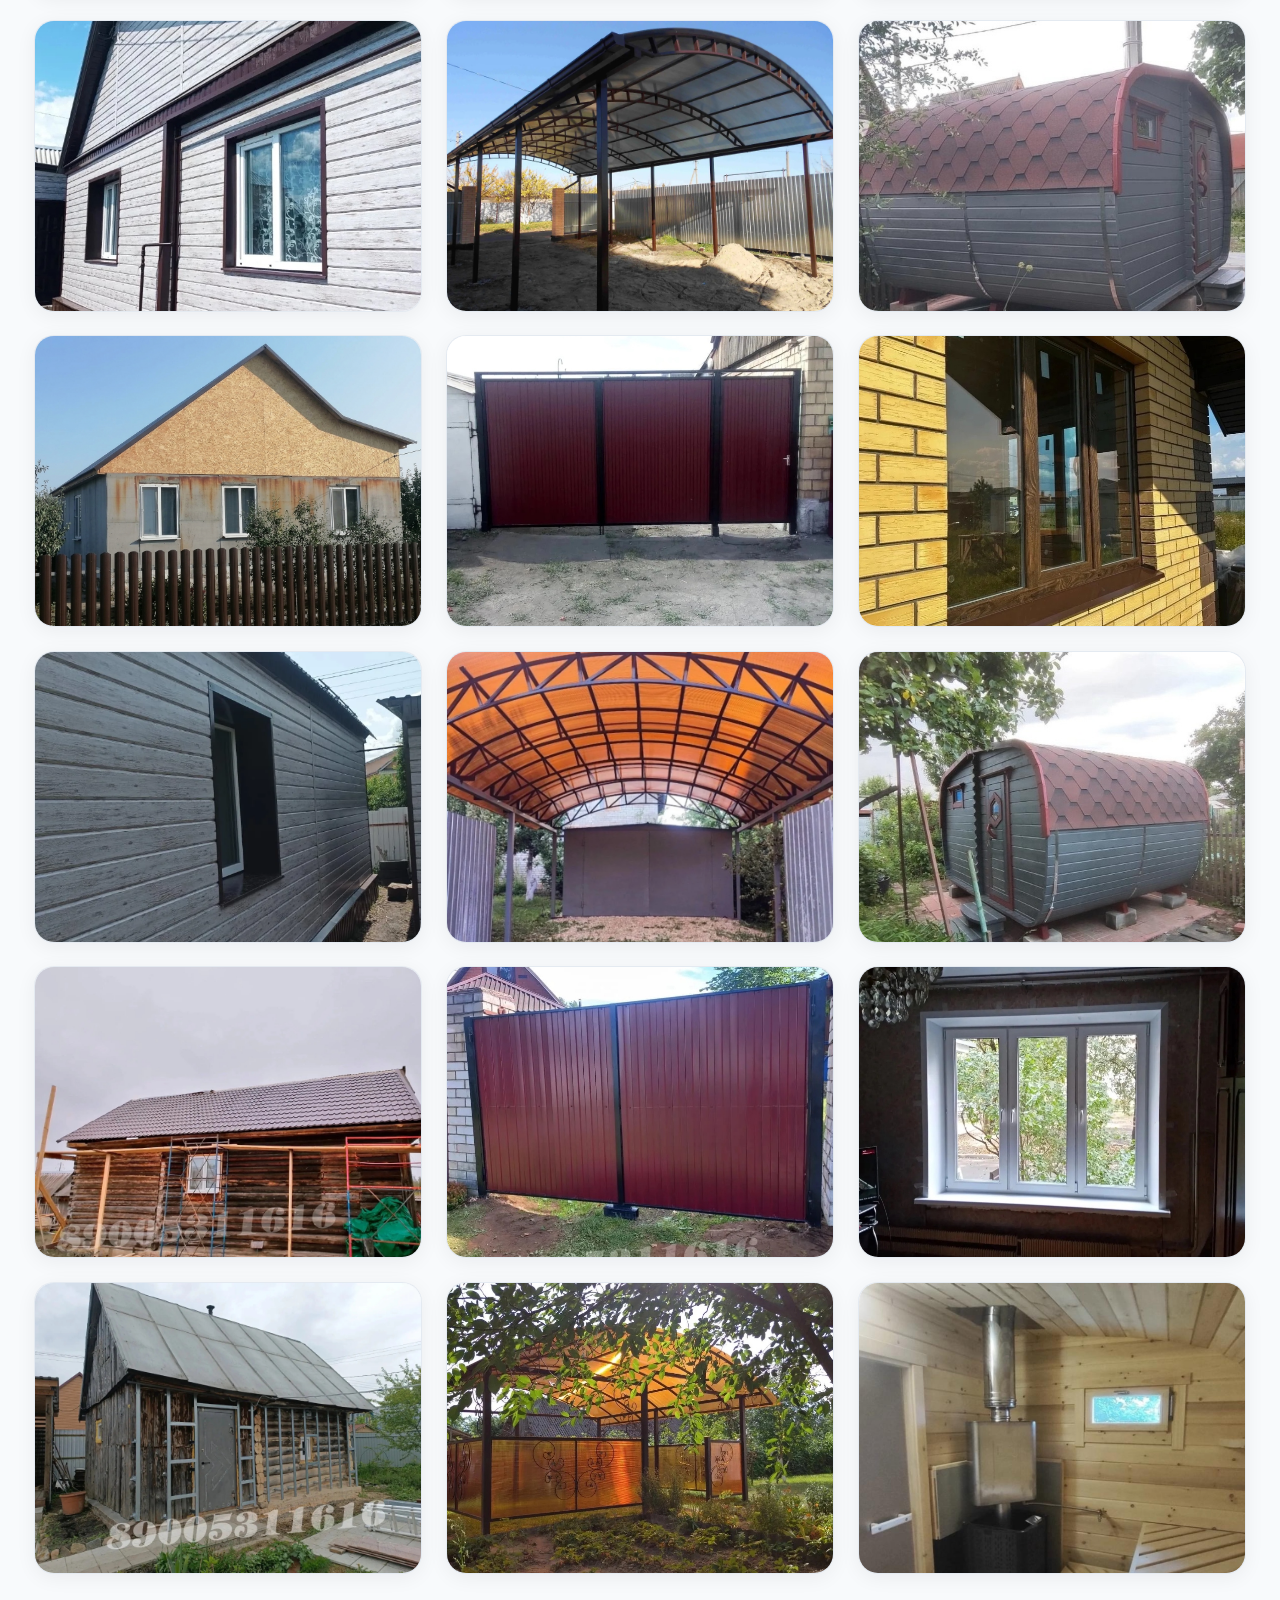
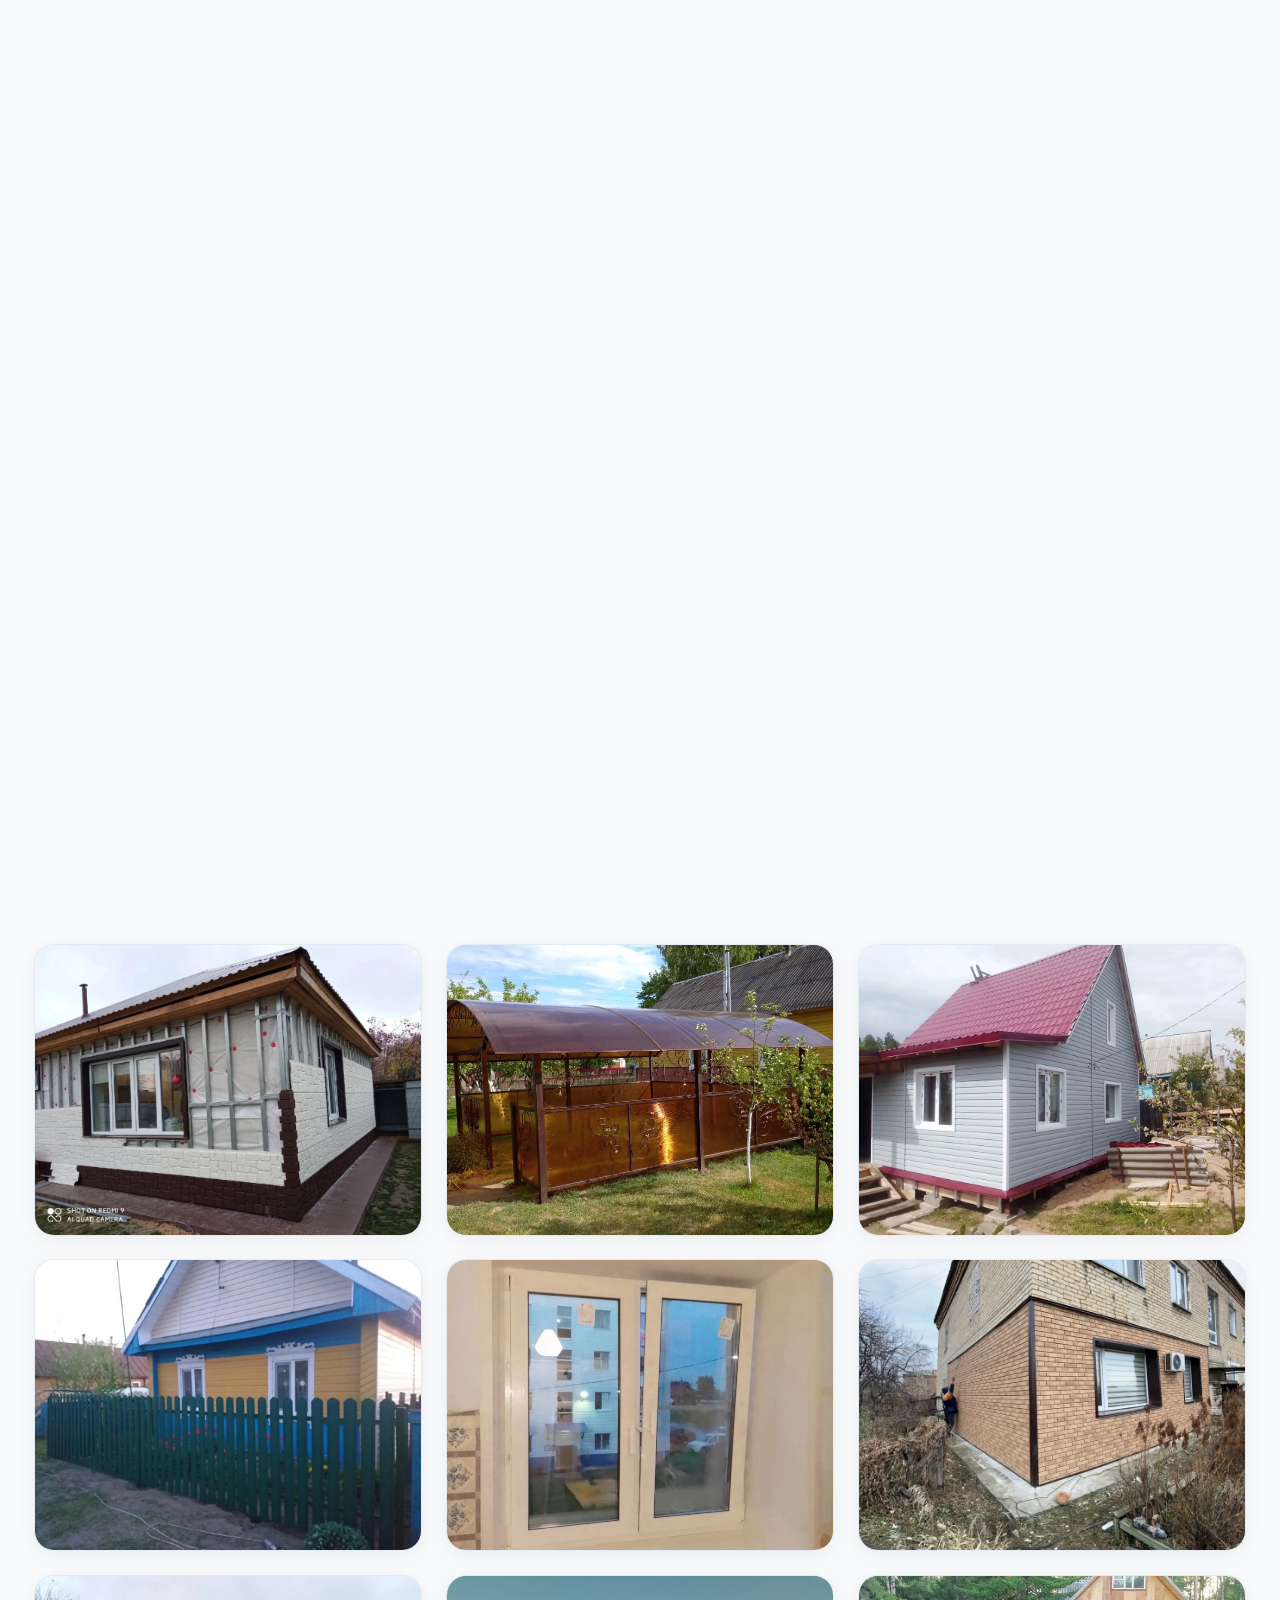
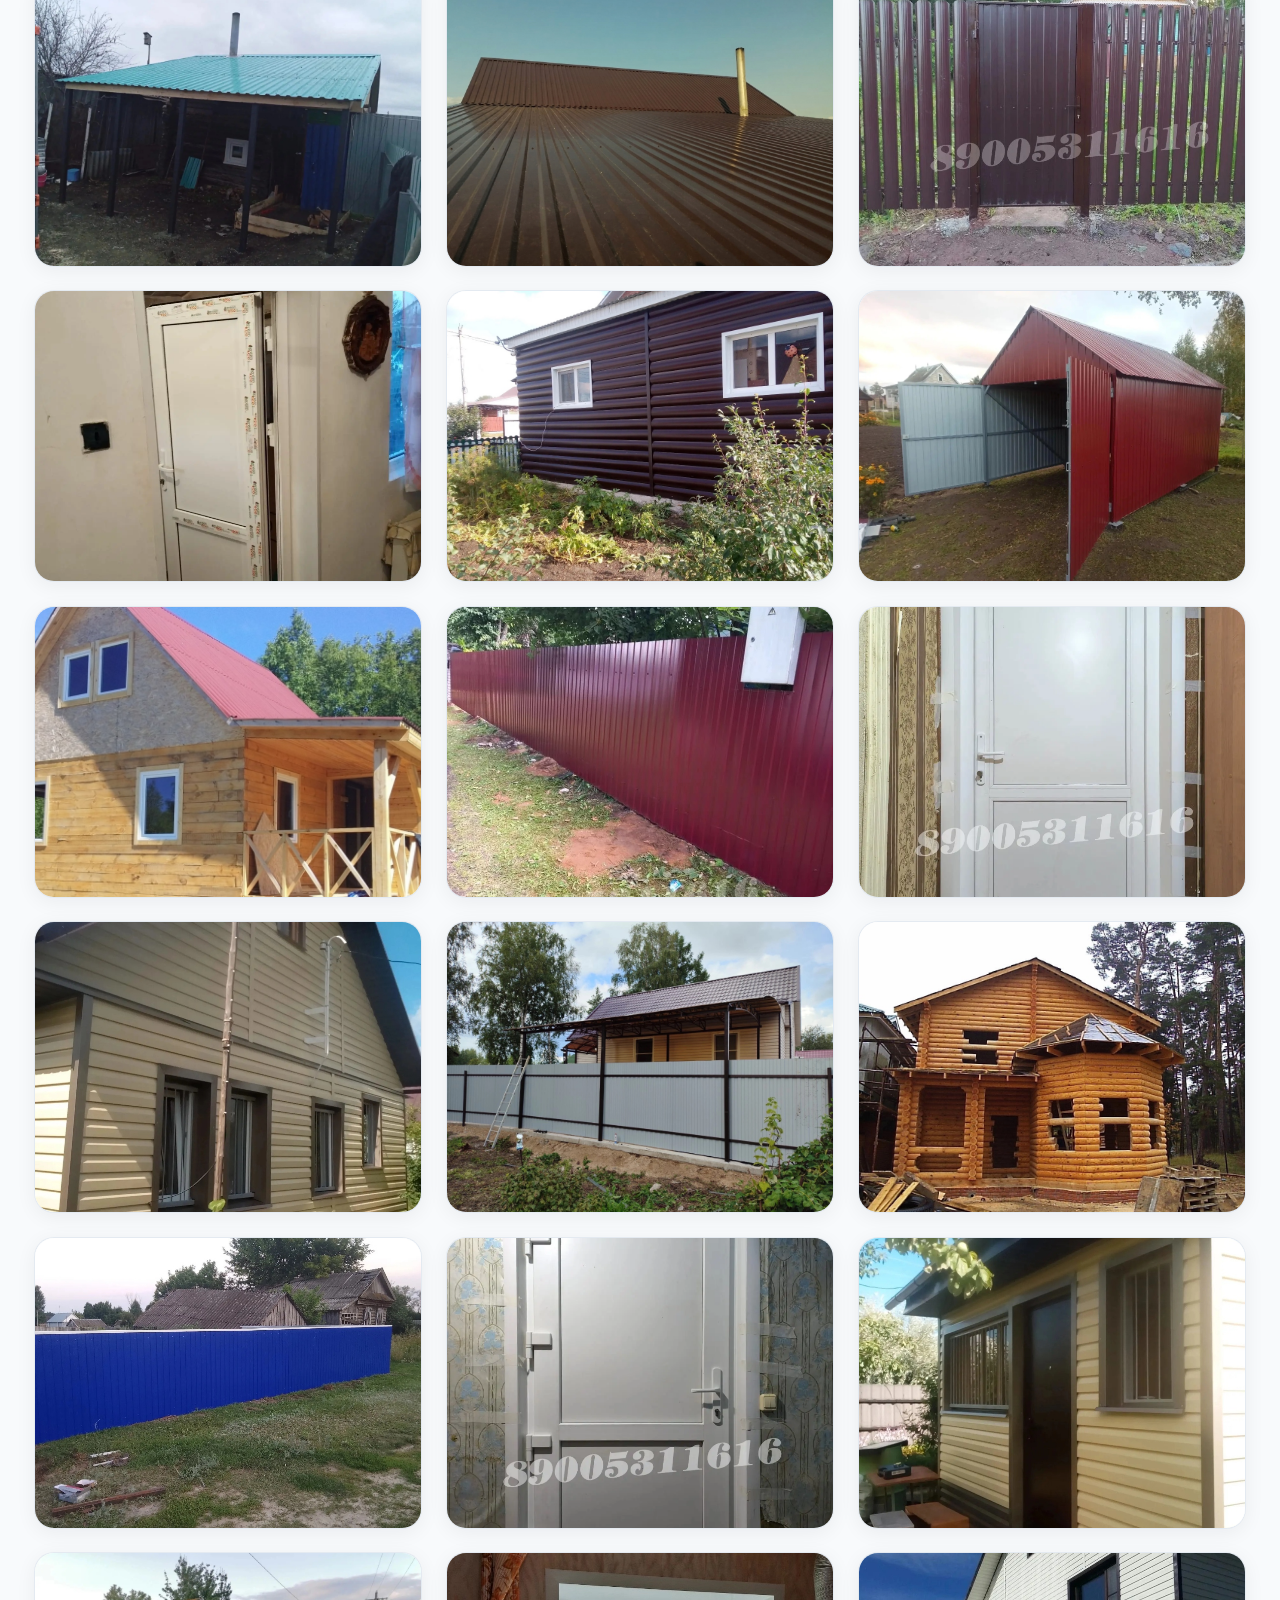
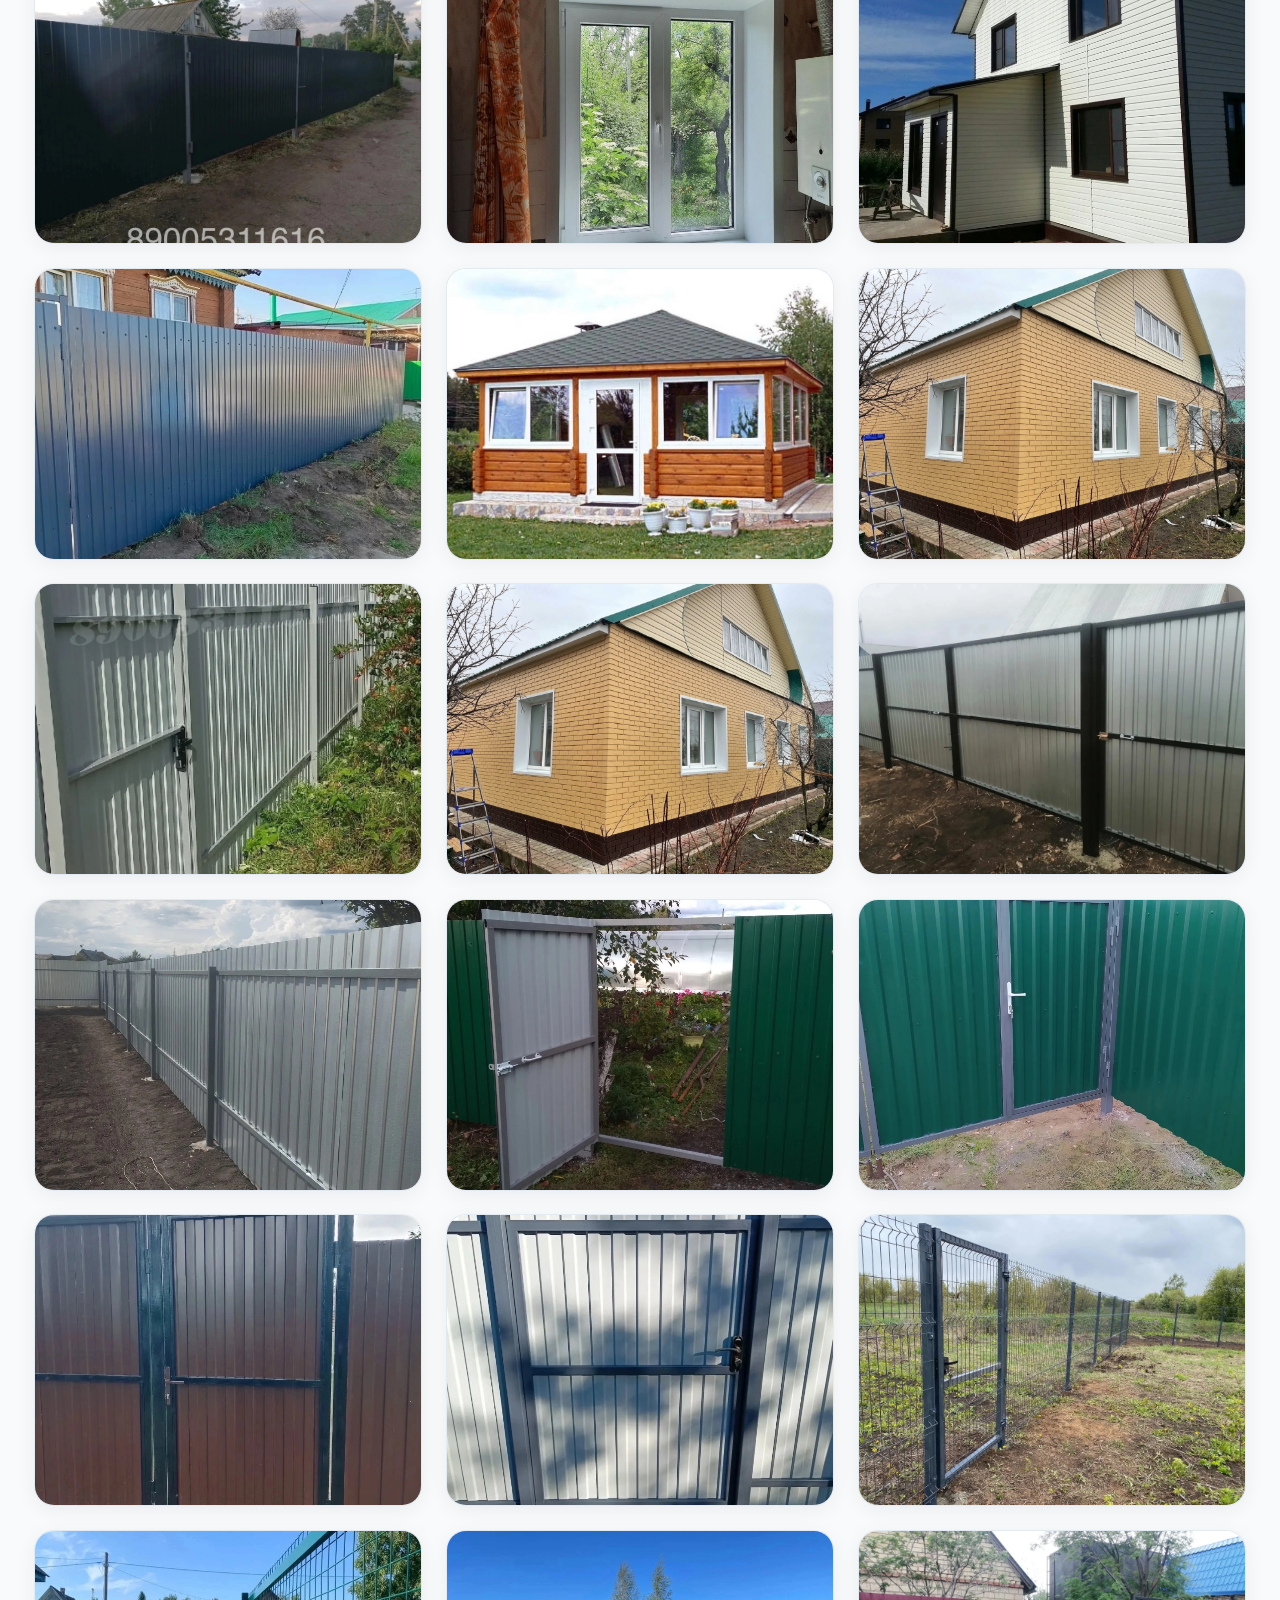
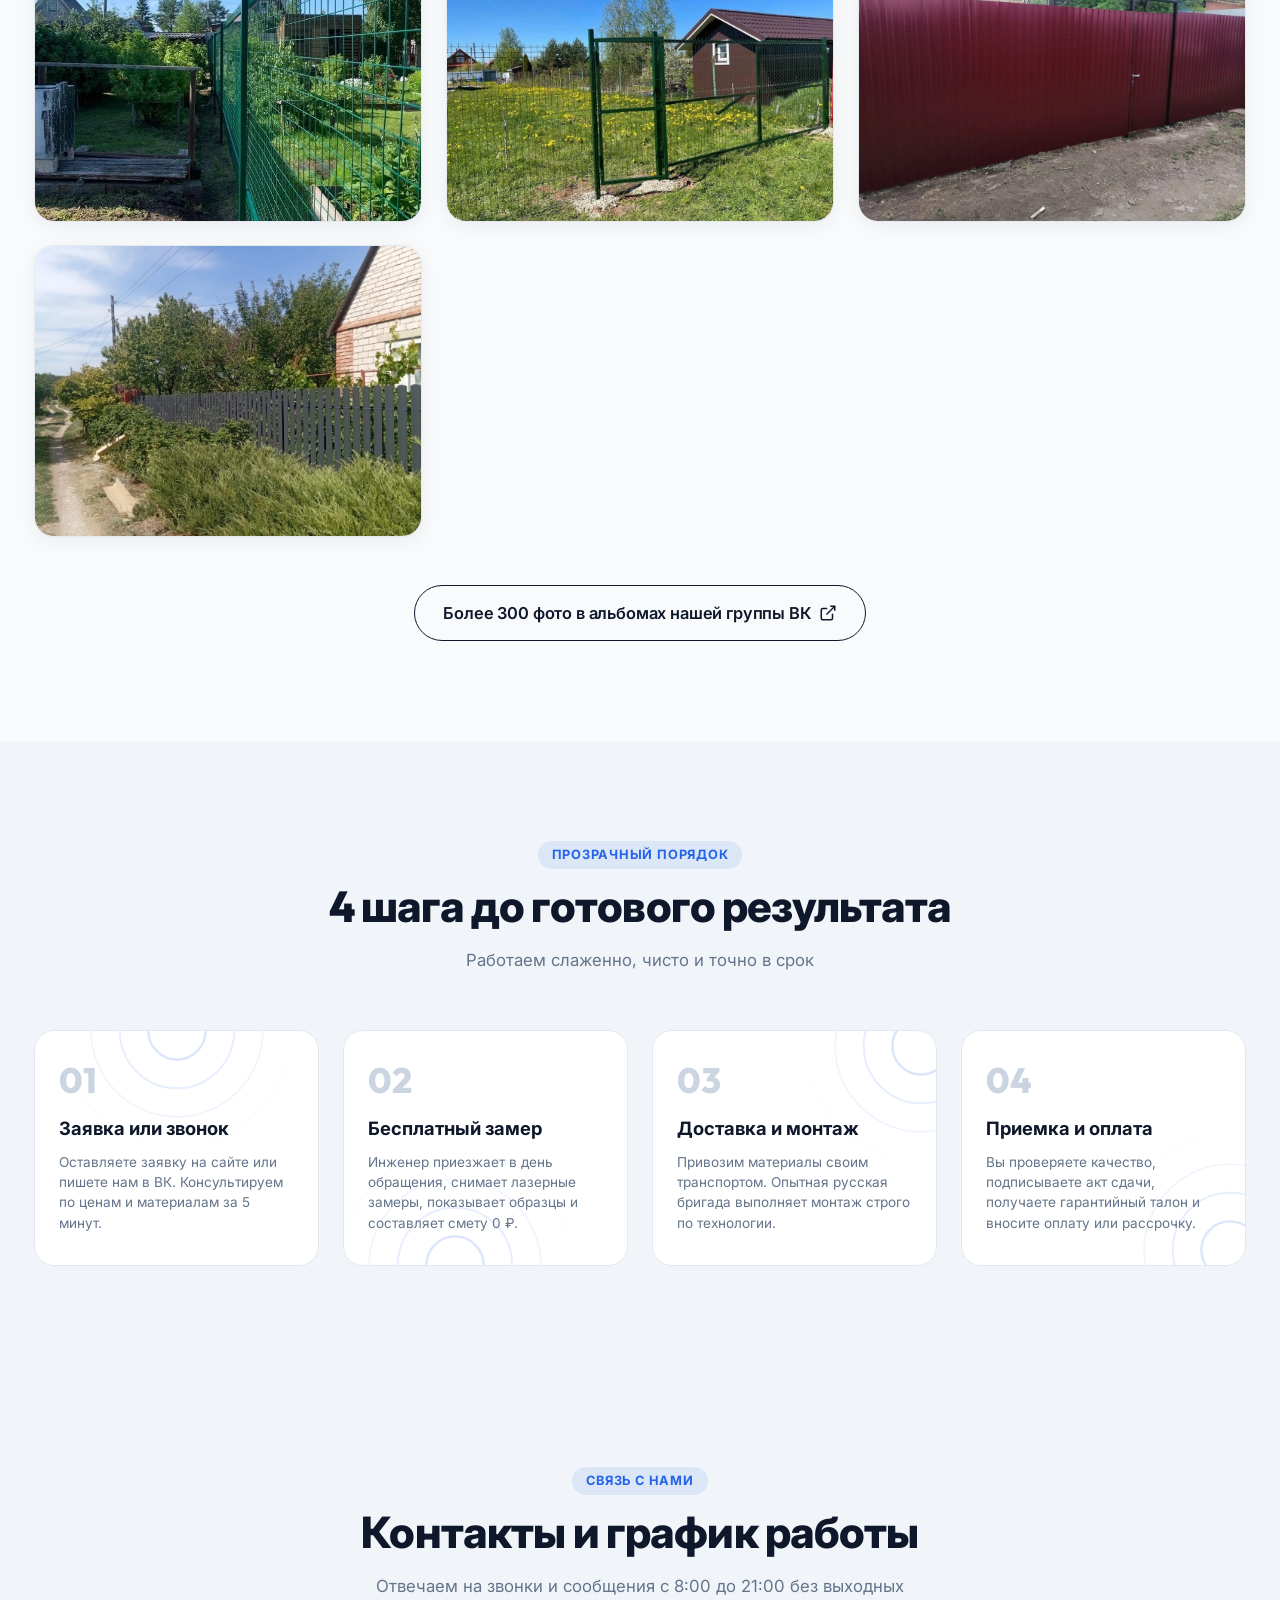
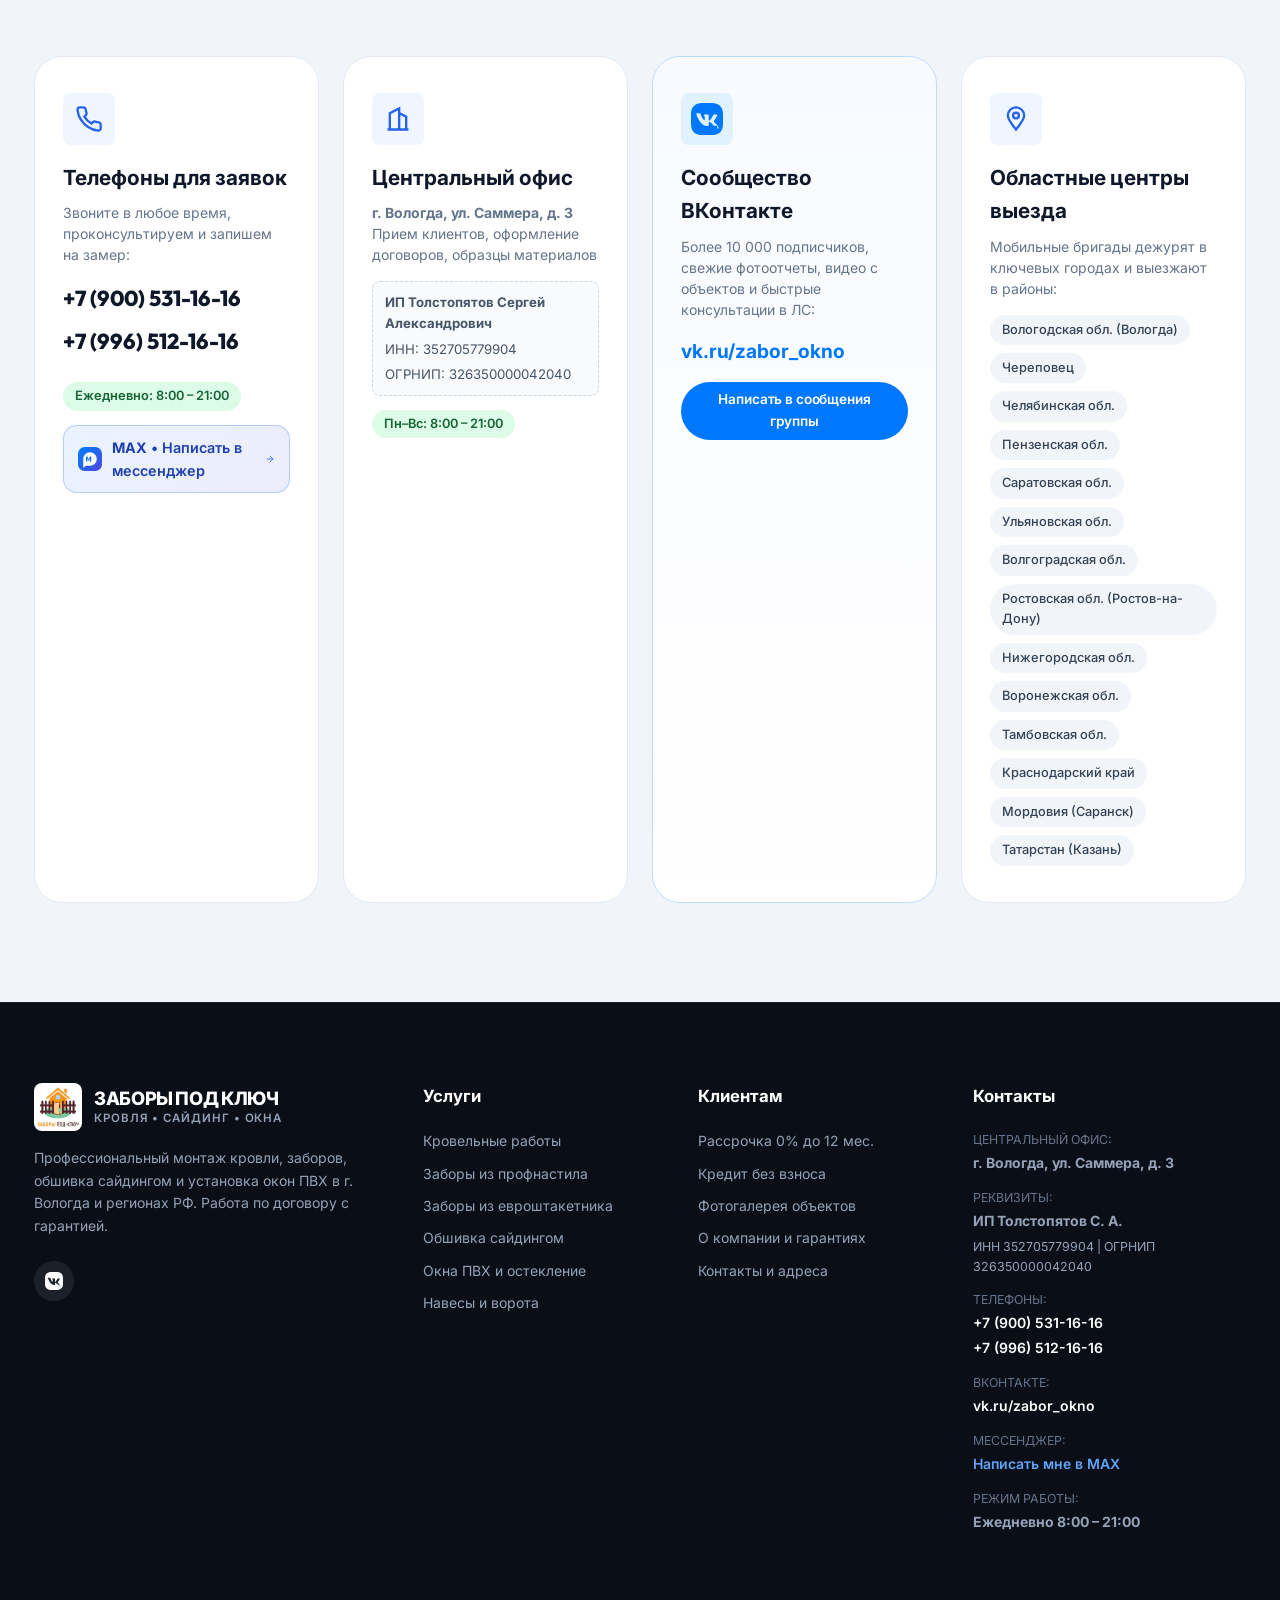
==== commit 58838bed: "Update prices, add 45+ portfolio photos, fix VK link, add MAX messenger button" ====
--- a/index.html
+++ b/index.html
@@ -228,6 +228,14 @@
               <path d="M22 16.92v3a2 2 0 0 1-2.18 2 19.79 19.79 0 0 1-8.63-3.07 19.5 19.5 0 0 1-6-6 19.79 19.79 0 0 1-3.07-8.67A2 2 0 0 1 4.11 2h3a2 2 0 0 1 2 1.72 12.84 12.84 0 0 0 .7 2.81 2 2 0 0 1-.45 2.11L8.09 9.91a16 16 0 0 0 6 6l1.27-1.27a2 2 0 0 1 2.11-.45 12.84 12.84 0 0 0 2.81.7A2 2 0 0 1 22 16.92z"></path>
             </svg>
             <span>+7 (996) 512-16-16</span>
+          </a>
+          <a href="https://max.ru/u/f9LHodD0cOLEDQGHuIxuMnK8jjr0lZGGZcIipyxLf3lKStvc2FcALiFemX4" target="_blank" rel="noopener noreferrer" class="mobile-drawer__phone-link" style="color: #2563eb; background: #eff6ff; border-radius: var(--radius-sm); margin-top: 6px; padding: 7px 10px; font-weight: 600;">
+            <svg viewBox="0 0 20 20" width="16" height="16" fill="none" style="flex-shrink:0;">
+              <rect width="20" height="20" rx="5" fill="#2563EB"/>
+              <path d="M4 10C4 6.7 6.7 4 10 4C13.3 4 16 6.7 16 10C16 13.3 13.3 16 10 16H6.5L4 17.5V10Z" fill="white"/>
+              <path d="M6.5 12.5V8H7.5L8.7 10.7L9.9 8H10.9V12.5H10V9.6L9 11.7H8.4L7.4 9.6V12.5H6.5Z" fill="#2563EB"/>
+            </svg>
+            <span>Написать мне в MAX</span>
           </a>
         </div>
 
@@ -569,7 +577,7 @@
               <div class="service-card__footer">
                 <div class="service-card__price">
                   <div class="service-card__price-row">
-                    <span class="price-from">от</span> <strong>450 ₽</strong> <span class="price-unit">/ м²</span>
+                    <span class="price-from">от</span> <strong>780 ₽</strong> <span class="price-unit">/ м² работа</span>
                   </div>
                 </div>
                 <div class="service-card__actions">
@@ -764,7 +772,7 @@
           <!-- Service 7: Навесы под ключ -->
           <div class="service-card open-service-detail" data-service-id="naves" data-animate="fade-up" data-delay="150">
             <div class="service-card__image-box">
-              <img src="img/complex_turnkey_1.jpg?v=3.6" alt="Навесы под ключ для авто и террас — vk.ru/zabor_okno" class="service-card__img">
+              <img src="img/naves_car_arch_polycarb.jpg" alt="Навесы под ключ для авто и террас — vk.ru/zabor_okno" class="service-card__img">
               <span class="service-card__tag">Под ключ</span>
               <span class="service-card__badge-click">
                 <svg viewBox="0 0 24 24" width="14" height="14" fill="none" stroke="currentColor" stroke-width="2"><circle cx="11" cy="11" r="8"></circle><line x1="21" y1="21" x2="16.65" y2="16.65"></line><line x1="11" y1="8" x2="11" y2="14"></line><line x1="8" y1="11" x2="14" y2="11"></line></svg>
@@ -902,27 +910,657 @@
         </div>
 
         <!-- Gallery Grid -->
-        <div class="gallery-grid" id="galleryGrid">
+                <div class="gallery-grid" id="galleryGrid">
           
-          <!-- Item 1: Roof -->
+          <!-- Item 1: Кровля из металлочерепицы шоколад на доме из бруса -->
           <div class="gallery-item" data-category="roof" data-animate="fade-up">
             <div class="gallery-item__img-wrap">
-              <img src="img/roof_product_2.jpg?v=3.6" alt="Установка крыши и забора под ключ — объект vk.ru/zabor_okno" class="gallery-item__img">
+              <img src="img/roof_metal_chocolate_timber.jpg" alt="Кровля из металлочерепицы шоколад на доме из бруса — vk.ru/zabor_okno" class="gallery-item__img" loading="lazy">
               <span class="gallery-item__zoom-badge" title="Нажмите, чтобы увеличить фото">
                 <svg viewBox="0 0 24 24" width="18" height="18" fill="none" stroke="currentColor" stroke-width="2.2"><circle cx="11" cy="11" r="8"></circle><line x1="21" y1="21" x2="16.65" y2="16.65"></line><line x1="11" y1="8" x2="11" y2="14"></line><line x1="8" y1="11" x2="14" y2="11"></line></svg>
               </span>
               <div class="gallery-item__overlay">
                 <span class="gallery-item__badge">Кровля под ключ</span>
-                <h4 class="gallery-item__caption">Установка крыши и ограждения под ключ</h4>
-                <p class="gallery-item__sub">Металлочерепица + водосточная система • Гарантия 10 лет</p>
-              </div>
-            </div>
-          </div>
-
-          <!-- Item 2: Naves -->
+                <h4 class="gallery-item__caption">Кровля из металлочерепицы шоколад на доме из бруса</h4>
+                <p class="gallery-item__sub">Металлочерепица Монтеррей RAL 8017, ветровые планки, водостоки</p>
+              </div>
+            </div>
+          </div>
+
+          <!-- Item 2: Забор из евроштакетника шоколад (двусторонний) -->
+          <div class="gallery-item" data-category="fence" data-animate="fade-up" data-delay="50">
+            <div class="gallery-item__img-wrap">
+              <img src="img/fence_shtaketnik_brown_double.jpg" alt="Забор из евроштакетника шоколад (двусторонний) — vk.ru/zabor_okno" class="gallery-item__img" loading="lazy">
+              <span class="gallery-item__zoom-badge" title="Нажмите, чтобы увеличить фото">
+                <svg viewBox="0 0 24 24" width="18" height="18" fill="none" stroke="currentColor" stroke-width="2.2"><circle cx="11" cy="11" r="8"></circle><line x1="21" y1="21" x2="16.65" y2="16.65"></line><line x1="11" y1="8" x2="11" y2="14"></line><line x1="8" y1="11" x2="14" y2="11"></line></svg>
+              </span>
+              <div class="gallery-item__overlay">
+                <span class="gallery-item__badge">Забор под ключ</span>
+                <h4 class="gallery-item__caption">Забор из евроштакетника шоколад (двусторонний)</h4>
+                <p class="gallery-item__sub">Шахматное заполнение, продуваемость, глубина обзора и надежная защита</p>
+              </div>
+            </div>
+          </div>
+
+          <!-- Item 3: Арочная входная группа ПВХ со стеклом и раскладкой -->
+          <div class="gallery-item" data-category="window" data-animate="fade-up" data-delay="100">
+            <div class="gallery-item__img-wrap">
+              <img src="img/window_arch_pvc_door.jpg" alt="Арочная входная группа ПВХ со стеклом и раскладкой — vk.ru/zabor_okno" class="gallery-item__img" loading="lazy">
+              <span class="gallery-item__zoom-badge" title="Нажмите, чтобы увеличить фото">
+                <svg viewBox="0 0 24 24" width="18" height="18" fill="none" stroke="currentColor" stroke-width="2.2"><circle cx="11" cy="11" r="8"></circle><line x1="21" y1="21" x2="16.65" y2="16.65"></line><line x1="11" y1="8" x2="11" y2="14"></line><line x1="8" y1="11" x2="14" y2="11"></line></svg>
+              </span>
+              <div class="gallery-item__overlay">
+                <span class="gallery-item__badge">Арочная входная группа</span>
+                <h4 class="gallery-item__caption">Арочная входная группа ПВХ со стеклом и раскладкой</h4>
+                <p class="gallery-item__sub">Усиленный профиль, энергосберегающие стеклопакеты, надежная фурнитура</p>
+              </div>
+            </div>
+          </div>
+
+          <!-- Item 4: Готовый фасад из сайдинга под брус с цоколем -->
+          <div class="gallery-item" data-category="siding" data-animate="fade-up" data-delay="150">
+            <div class="gallery-item__img-wrap">
+              <img src="img/siding_wood_grain_finished.jpg" alt="Готовый фасад из сайдинга под брус с цоколем — vk.ru/zabor_okno" class="gallery-item__img" loading="lazy">
+              <span class="gallery-item__zoom-badge" title="Нажмите, чтобы увеличить фото">
+                <svg viewBox="0 0 24 24" width="18" height="18" fill="none" stroke="currentColor" stroke-width="2.2"><circle cx="11" cy="11" r="8"></circle><line x1="21" y1="21" x2="16.65" y2="16.65"></line><line x1="11" y1="8" x2="11" y2="14"></line><line x1="8" y1="11" x2="14" y2="11"></line></svg>
+              </span>
+              <div class="gallery-item__overlay">
+                <span class="gallery-item__badge">Сайдинг под брус</span>
+                <h4 class="gallery-item__caption">Готовый фасад из сайдинга под брус с цоколем</h4>
+                <p class="gallery-item__sub">Натуральная фактура дерева без необходимости ежегодной покраски</p>
+              </div>
+            </div>
+          </div>
+
+          <!-- Item 5: Арочный навес для авто из поликарбоната -->
+          <div class="gallery-item" data-category="naves" data-animate="fade-up">
+            <div class="gallery-item__img-wrap">
+              <img src="img/naves_car_arch_polycarb.jpg" alt="Арочный навес для авто из поликарбоната — vk.ru/zabor_okno" class="gallery-item__img" loading="lazy">
+              <span class="gallery-item__zoom-badge" title="Нажмите, чтобы увеличить фото">
+                <svg viewBox="0 0 24 24" width="18" height="18" fill="none" stroke="currentColor" stroke-width="2.2"><circle cx="11" cy="11" r="8"></circle><line x1="21" y1="21" x2="16.65" y2="16.65"></line><line x1="11" y1="8" x2="11" y2="14"></line><line x1="8" y1="11" x2="14" y2="11"></line></svg>
+              </span>
+              <div class="gallery-item__overlay">
+                <span class="gallery-item__badge">Навес для авто</span>
+                <h4 class="gallery-item__caption">Арочный навес для авто из поликарбоната</h4>
+                <p class="gallery-item__sub">Усиленные сварные фермы, профильная труба, стойкость к снеговым нагрузкам</p>
+              </div>
+            </div>
+          </div>
+
+          <!-- Item 6: Баня БОЧКА с мягкой кровлей и козырьком -->
+          <div class="gallery-item" data-category="banya" data-animate="fade-up" data-delay="50">
+            <div class="gallery-item__img-wrap">
+              <img src="img/banya_bochka_1.jpg?v=3.6" alt="Баня БОЧКА с мягкой кровлей и козырьком — vk.ru/zabor_okno" class="gallery-item__img" loading="lazy">
+              <span class="gallery-item__zoom-badge" title="Нажмите, чтобы увеличить фото">
+                <svg viewBox="0 0 24 24" width="18" height="18" fill="none" stroke="currentColor" stroke-width="2.2"><circle cx="11" cy="11" r="8"></circle><line x1="21" y1="21" x2="16.65" y2="16.65"></line><line x1="11" y1="8" x2="11" y2="14"></line><line x1="8" y1="11" x2="14" y2="11"></line></svg>
+              </span>
+              <div class="gallery-item__overlay">
+                <span class="gallery-item__badge">Баня под ключ</span>
+                <h4 class="gallery-item__caption">Баня БОЧКА с мягкой кровлей и козырьком</h4>
+                <p class="gallery-item__sub">Доставка и установка на фундаментные блоки за 1 день</p>
+              </div>
+            </div>
+          </div>
+
+          <!-- Item 7: Установка двухскатной крыши и забора под ключ -->
+          <div class="gallery-item" data-category="roof" data-animate="fade-up" data-delay="100">
+            <div class="gallery-item__img-wrap">
+              <img src="img/roof_product_2.jpg?v=3.6" alt="Установка двухскатной крыши и забора под ключ — vk.ru/zabor_okno" class="gallery-item__img" loading="lazy">
+              <span class="gallery-item__zoom-badge" title="Нажмите, чтобы увеличить фото">
+                <svg viewBox="0 0 24 24" width="18" height="18" fill="none" stroke="currentColor" stroke-width="2.2"><circle cx="11" cy="11" r="8"></circle><line x1="21" y1="21" x2="16.65" y2="16.65"></line><line x1="11" y1="8" x2="11" y2="14"></line><line x1="8" y1="11" x2="14" y2="11"></line></svg>
+              </span>
+              <div class="gallery-item__overlay">
+                <span class="gallery-item__badge">Кровля и ограждение</span>
+                <h4 class="gallery-item__caption">Установка двухскатной крыши и забора под ключ</h4>
+                <p class="gallery-item__sub">Полный комплекс работ: металлочерепица, водостоки, забор • Гарантия 10 лет</p>
+              </div>
+            </div>
+          </div>
+
+          <!-- Item 8: Распашные ворота из бордового профнастила с калиткой -->
+          <div class="gallery-item" data-category="fence" data-animate="fade-up" data-delay="150">
+            <div class="gallery-item__img-wrap">
+              <img src="img/fence_bordo_vorota_1.jpg" alt="Распашные ворота из бордового профнастила с калиткой — vk.ru/zabor_okno" class="gallery-item__img" loading="lazy">
+              <span class="gallery-item__zoom-badge" title="Нажмите, чтобы увеличить фото">
+                <svg viewBox="0 0 24 24" width="18" height="18" fill="none" stroke="currentColor" stroke-width="2.2"><circle cx="11" cy="11" r="8"></circle><line x1="21" y1="21" x2="16.65" y2="16.65"></line><line x1="11" y1="8" x2="11" y2="14"></line><line x1="8" y1="11" x2="14" y2="11"></line></svg>
+              </span>
+              <div class="gallery-item__overlay">
+                <span class="gallery-item__badge">Ворота распашные</span>
+                <h4 class="gallery-item__caption">Распашные ворота из бордового профнастила с калиткой</h4>
+                <p class="gallery-item__sub">Надежный каркас из профильной трубы, засов, нижние упоры и шарниры</p>
+              </div>
+            </div>
+          </div>
+
+          <!-- Item 9: Ламинированное окно ПВХ под дерево в кирпичном доме -->
+          <div class="gallery-item" data-category="window" data-animate="fade-up">
+            <div class="gallery-item__img-wrap">
+              <img src="img/window_laminated_wood_brick.jpg" alt="Ламинированное окно ПВХ под дерево в кирпичном доме — vk.ru/zabor_okno" class="gallery-item__img" loading="lazy">
+              <span class="gallery-item__zoom-badge" title="Нажмите, чтобы увеличить фото">
+                <svg viewBox="0 0 24 24" width="18" height="18" fill="none" stroke="currentColor" stroke-width="2.2"><circle cx="11" cy="11" r="8"></circle><line x1="21" y1="21" x2="16.65" y2="16.65"></line><line x1="11" y1="8" x2="11" y2="14"></line><line x1="8" y1="11" x2="14" y2="11"></line></svg>
+              </span>
+              <div class="gallery-item__overlay">
+                <span class="gallery-item__badge">Окно под дерево</span>
+                <h4 class="gallery-item__caption">Ламинированное окно ПВХ под дерево в кирпичном доме</h4>
+                <p class="gallery-item__sub">Премиальная темная ламинация, коричневый отлив и надежная фурнитура</p>
+              </div>
+            </div>
+          </div>
+
+          <!-- Item 10: Процесс монтажа металлосайдинга под дерево -->
+          <div class="gallery-item" data-category="siding" data-animate="fade-up" data-delay="50">
+            <div class="gallery-item__img-wrap">
+              <img src="img/siding_wood_grain_process.png" alt="Процесс монтажа металлосайдинга под дерево — vk.ru/zabor_okno" class="gallery-item__img" loading="lazy">
+              <span class="gallery-item__zoom-badge" title="Нажмите, чтобы увеличить фото">
+                <svg viewBox="0 0 24 24" width="18" height="18" fill="none" stroke="currentColor" stroke-width="2.2"><circle cx="11" cy="11" r="8"></circle><line x1="21" y1="21" x2="16.65" y2="16.65"></line><line x1="11" y1="8" x2="11" y2="14"></line><line x1="8" y1="11" x2="14" y2="11"></line></svg>
+              </span>
+              <div class="gallery-item__overlay">
+                <span class="gallery-item__badge">Монтаж фасада</span>
+                <h4 class="gallery-item__caption">Процесс монтажа металлосайдинга под дерево</h4>
+                <p class="gallery-item__sub">Монтаж на оцинкованную подсистему с утеплителем и вентзазором</p>
+              </div>
+            </div>
+          </div>
+
+          <!-- Item 11: Арочный навес из янтарного поликарбоната -->
+          <div class="gallery-item" data-category="naves" data-animate="fade-up" data-delay="100">
+            <div class="gallery-item__img-wrap">
+              <img src="img/naves_garage_polycarb_amber.jpg" alt="Арочный навес из янтарного поликарбоната — vk.ru/zabor_okno" class="gallery-item__img" loading="lazy">
+              <span class="gallery-item__zoom-badge" title="Нажмите, чтобы увеличить фото">
+                <svg viewBox="0 0 24 24" width="18" height="18" fill="none" stroke="currentColor" stroke-width="2.2"><circle cx="11" cy="11" r="8"></circle><line x1="21" y1="21" x2="16.65" y2="16.65"></line><line x1="11" y1="8" x2="11" y2="14"></line><line x1="8" y1="11" x2="14" y2="11"></line></svg>
+              </span>
+              <div class="gallery-item__overlay">
+                <span class="gallery-item__badge">Навес перед гаражом</span>
+                <h4 class="gallery-item__caption">Арочный навес из янтарного поликарбоната</h4>
+                <p class="gallery-item__sub">Янтарный сотовый поликарбонат, прочный стальной каркас с бетонированием</p>
+              </div>
+            </div>
+          </div>
+
+          <!-- Item 12: Баня БОЧКА готовая к парению на участке -->
+          <div class="gallery-item" data-category="banya" data-animate="fade-up" data-delay="150">
+            <div class="gallery-item__img-wrap">
+              <img src="img/banya_bochka_2.jpg?v=3.6" alt="Баня БОЧКА готовая к парению на участке — vk.ru/zabor_okno" class="gallery-item__img" loading="lazy">
+              <span class="gallery-item__zoom-badge" title="Нажмите, чтобы увеличить фото">
+                <svg viewBox="0 0 24 24" width="18" height="18" fill="none" stroke="currentColor" stroke-width="2.2"><circle cx="11" cy="11" r="8"></circle><line x1="21" y1="21" x2="16.65" y2="16.65"></line><line x1="11" y1="8" x2="11" y2="14"></line><line x1="8" y1="11" x2="14" y2="11"></line></svg>
+              </span>
+              <div class="gallery-item__overlay">
+                <span class="gallery-item__badge">Баня под ключ</span>
+                <h4 class="gallery-item__caption">Баня БОЧКА готовая к парению на участке</h4>
+                <p class="gallery-item__sub">Печь в комплекте, бак для горячей воды • от 239 000 ₽</p>
+              </div>
+            </div>
+          </div>
+
+          <!-- Item 13: Монтаж металлочерепицы шоколад со строительных лесов -->
+          <div class="gallery-item" data-category="roof" data-animate="fade-up">
+            <div class="gallery-item__img-wrap">
+              <img src="img/roof_installation_scaffolding.jpg" alt="Монтаж металлочерепицы шоколад со строительных лесов — vk.ru/zabor_okno" class="gallery-item__img" loading="lazy">
+              <span class="gallery-item__zoom-badge" title="Нажмите, чтобы увеличить фото">
+                <svg viewBox="0 0 24 24" width="18" height="18" fill="none" stroke="currentColor" stroke-width="2.2"><circle cx="11" cy="11" r="8"></circle><line x1="21" y1="21" x2="16.65" y2="16.65"></line><line x1="11" y1="8" x2="11" y2="14"></line><line x1="8" y1="11" x2="14" y2="11"></line></svg>
+              </span>
+              <div class="gallery-item__overlay">
+                <span class="gallery-item__badge">Монтаж кровли</span>
+                <h4 class="gallery-item__caption">Монтаж металлочерепицы шоколад со строительных лесов</h4>
+                <p class="gallery-item__sub">Устройство стропильной системы, паро- и гидроизоляция, обрешетка</p>
+              </div>
+            </div>
+          </div>
+
+          <!-- Item 14: Распашные ворота из профнастила с кирпичными столбами -->
+          <div class="gallery-item" data-category="fence" data-animate="fade-up" data-delay="50">
+            <div class="gallery-item__img-wrap">
+              <img src="img/fence_bordo_gates_brick_pillars.jpg" alt="Распашные ворота из профнастила с кирпичными столбами — vk.ru/zabor_okno" class="gallery-item__img" loading="lazy">
+              <span class="gallery-item__zoom-badge" title="Нажмите, чтобы увеличить фото">
+                <svg viewBox="0 0 24 24" width="18" height="18" fill="none" stroke="currentColor" stroke-width="2.2"><circle cx="11" cy="11" r="8"></circle><line x1="21" y1="21" x2="16.65" y2="16.65"></line><line x1="11" y1="8" x2="11" y2="14"></line><line x1="8" y1="11" x2="14" y2="11"></line></svg>
+              </span>
+              <div class="gallery-item__overlay">
+                <span class="gallery-item__badge">Ворота под ключ</span>
+                <h4 class="gallery-item__caption">Распашные ворота из профнастила с кирпичными столбами</h4>
+                <p class="gallery-item__sub">Усиленный каркас, мощные шарниры, надежные запорные механизмы</p>
+              </div>
+            </div>
+          </div>
+
+          <!-- Item 15: Трёхстворчатое пластиковое окно с широким подоконником -->
+          <div class="gallery-item" data-category="window" data-animate="fade-up" data-delay="100">
+            <div class="gallery-item__img-wrap">
+              <img src="img/window_triple_white_interior.jpg" alt="Трёхстворчатое пластиковое окно с широким подоконником — vk.ru/zabor_okno" class="gallery-item__img" loading="lazy">
+              <span class="gallery-item__zoom-badge" title="Нажмите, чтобы увеличить фото">
+                <svg viewBox="0 0 24 24" width="18" height="18" fill="none" stroke="currentColor" stroke-width="2.2"><circle cx="11" cy="11" r="8"></circle><line x1="21" y1="21" x2="16.65" y2="16.65"></line><line x1="11" y1="8" x2="11" y2="14"></line><line x1="8" y1="11" x2="14" y2="11"></line></svg>
+              </span>
+              <div class="gallery-item__overlay">
+                <span class="gallery-item__badge">Трёхстворчатое окно</span>
+                <h4 class="gallery-item__caption">Трёхстворчатое пластиковое окно с широким подоконником</h4>
+                <p class="gallery-item__sub">Идеальная геометрия, шумоизоляция и теплый монтаж по ГОСТ</p>
+              </div>
+            </div>
+          </div>
+
+          <!-- Item 16: Реконструкция бани ДО: выравнивание стен каркасом -->
+          <div class="gallery-item" data-category="siding" data-animate="fade-up" data-delay="150">
+            <div class="gallery-item__img-wrap">
+              <img src="img/siding_bathhouse_before_frame.jpg" alt="Реконструкция бани ДО: выравнивание стен каркасом — vk.ru/zabor_okno" class="gallery-item__img" loading="lazy">
+              <span class="gallery-item__zoom-badge" title="Нажмите, чтобы увеличить фото">
+                <svg viewBox="0 0 24 24" width="18" height="18" fill="none" stroke="currentColor" stroke-width="2.2"><circle cx="11" cy="11" r="8"></circle><line x1="21" y1="21" x2="16.65" y2="16.65"></line><line x1="11" y1="8" x2="11" y2="14"></line><line x1="8" y1="11" x2="14" y2="11"></line></svg>
+              </span>
+              <div class="gallery-item__overlay">
+                <span class="gallery-item__badge">Реконструкция ДО</span>
+                <h4 class="gallery-item__caption">Реконструкция бани ДО: выравнивание стен каркасом</h4>
+                <p class="gallery-item__sub">Выравнивание старых бревенчатых стен с помощью металлоподсистемы</p>
+              </div>
+            </div>
+          </div>
+
+          <!-- Item 17: Кованая беседка с арочной крышей из поликарбоната -->
+          <div class="gallery-item" data-category="naves" data-animate="fade-up">
+            <div class="gallery-item__img-wrap">
+              <img src="img/naves_gazebo_forged_polycarb.jpg" alt="Кованая беседка с арочной крышей из поликарбоната — vk.ru/zabor_okno" class="gallery-item__img" loading="lazy">
+              <span class="gallery-item__zoom-badge" title="Нажмите, чтобы увеличить фото">
+                <svg viewBox="0 0 24 24" width="18" height="18" fill="none" stroke="currentColor" stroke-width="2.2"><circle cx="11" cy="11" r="8"></circle><line x1="21" y1="21" x2="16.65" y2="16.65"></line><line x1="11" y1="8" x2="11" y2="14"></line><line x1="8" y1="11" x2="14" y2="11"></line></svg>
+              </span>
+              <div class="gallery-item__overlay">
+                <span class="gallery-item__badge">Беседка с ковкой</span>
+                <h4 class="gallery-item__caption">Кованая беседка с арочной крышей из поликарбоната</h4>
+                <p class="gallery-item__sub">Художественная ковка, янтарный поликарбонат, защита от ветра и дождя</p>
+              </div>
+            </div>
+          </div>
+
+          <!-- Item 18: Дровяная печь с баком для воды и полоки из липы -->
+          <div class="gallery-item" data-category="banya" data-animate="fade-up" data-delay="50">
+            <div class="gallery-item__img-wrap">
+              <img src="img/banya_bochka_parilka.png?v=3.4" alt="Дровяная печь с баком для воды и полоки из липы — vk.ru/zabor_okno" class="gallery-item__img" loading="lazy">
+              <span class="gallery-item__zoom-badge" title="Нажмите, чтобы увеличить фото">
+                <svg viewBox="0 0 24 24" width="18" height="18" fill="none" stroke="currentColor" stroke-width="2.2"><circle cx="11" cy="11" r="8"></circle><line x1="21" y1="21" x2="16.65" y2="16.65"></line><line x1="11" y1="8" x2="11" y2="14"></line><line x1="8" y1="11" x2="14" y2="11"></line></svg>
+              </span>
+              <div class="gallery-item__overlay">
+                <span class="gallery-item__badge">Парная</span>
+                <h4 class="gallery-item__caption">Дровяная печь с баком для воды и полоки из липы</h4>
+                <p class="gallery-item__sub">Огнезащита, дымоход-сэндвич, окно для проветривания</p>
+              </div>
+            </div>
+          </div>
+
+          <!-- Item 19: Монтаж бордовой металлочерепицы на доме из блоков -->
+          <div class="gallery-item" data-category="roof" data-animate="fade-up" data-delay="100">
+            <div class="gallery-item__img-wrap">
+              <img src="img/roof_block_house_red_tiles.jpg" alt="Монтаж бордовой металлочерепицы на доме из блоков — vk.ru/zabor_okno" class="gallery-item__img" loading="lazy">
+              <span class="gallery-item__zoom-badge" title="Нажмите, чтобы увеличить фото">
+                <svg viewBox="0 0 24 24" width="18" height="18" fill="none" stroke="currentColor" stroke-width="2.2"><circle cx="11" cy="11" r="8"></circle><line x1="21" y1="21" x2="16.65" y2="16.65"></line><line x1="11" y1="8" x2="11" y2="14"></line><line x1="8" y1="11" x2="14" y2="11"></line></svg>
+              </span>
+              <div class="gallery-item__overlay">
+                <span class="gallery-item__badge">Кровля под ключ</span>
+                <h4 class="gallery-item__caption">Монтаж бордовой металлочерепицы на доме из блоков</h4>
+                <p class="gallery-item__sub">Подшивка карнизных свесов софитами, ветрозащита и кровельный пирог</p>
+              </div>
+            </div>
+          </div>
+
+          <!-- Item 20: Забор из коричневого евроштакетника вдоль улицы -->
+          <div class="gallery-item" data-category="fence" data-animate="fade-up" data-delay="150">
+            <div class="gallery-item__img-wrap">
+              <img src="img/fence_shtaketnik_brown_street.jpg" alt="Забор из коричневого евроштакетника вдоль улицы — vk.ru/zabor_okno" class="gallery-item__img" loading="lazy">
+              <span class="gallery-item__zoom-badge" title="Нажмите, чтобы увеличить фото">
+                <svg viewBox="0 0 24 24" width="18" height="18" fill="none" stroke="currentColor" stroke-width="2.2"><circle cx="11" cy="11" r="8"></circle><line x1="21" y1="21" x2="16.65" y2="16.65"></line><line x1="11" y1="8" x2="11" y2="14"></line><line x1="8" y1="11" x2="14" y2="11"></line></svg>
+              </span>
+              <div class="gallery-item__overlay">
+                <span class="gallery-item__badge">Евроштакетник</span>
+                <h4 class="gallery-item__caption">Забор из коричневого евроштакетника вдоль улицы</h4>
+                <p class="gallery-item__sub">Полимерное покрытие с гарантией от выгорания, ровная линия монтажа</p>
+              </div>
+            </div>
+          </div>
+
+          <!-- Item 21: Окно ПВХ с широким глянцевым подоконником -->
+          <div class="gallery-item" data-category="window" data-animate="fade-up">
+            <div class="gallery-item__img-wrap">
+              <img src="img/window_double_pvc_sill.jpg" alt="Окно ПВХ с широким глянцевым подоконником — vk.ru/zabor_okno" class="gallery-item__img" loading="lazy">
+              <span class="gallery-item__zoom-badge" title="Нажмите, чтобы увеличить фото">
+                <svg viewBox="0 0 24 24" width="18" height="18" fill="none" stroke="currentColor" stroke-width="2.2"><circle cx="11" cy="11" r="8"></circle><line x1="21" y1="21" x2="16.65" y2="16.65"></line><line x1="11" y1="8" x2="11" y2="14"></line><line x1="8" y1="11" x2="14" y2="11"></line></svg>
+              </span>
+              <div class="gallery-item__overlay">
+                <span class="gallery-item__badge">Окно ПВХ с подоконником</span>
+                <h4 class="gallery-item__caption">Окно ПВХ с широким глянцевым подоконником</h4>
+                <p class="gallery-item__sub">Качественные откосы, энергосберегающий стеклопакет, москитная сетка</p>
+              </div>
+            </div>
+          </div>
+
+          <!-- Item 22: Реконструкция бани ПОСЛЕ: сайдинг под дерево -->
+          <div class="gallery-item" data-category="siding" data-animate="fade-up" data-delay="50">
+            <div class="gallery-item__img-wrap">
+              <img src="img/siding_bathhouse_after_finished.png" alt="Реконструкция бани ПОСЛЕ: сайдинг под дерево — vk.ru/zabor_okno" class="gallery-item__img" loading="lazy">
+              <span class="gallery-item__zoom-badge" title="Нажмите, чтобы увеличить фото">
+                <svg viewBox="0 0 24 24" width="18" height="18" fill="none" stroke="currentColor" stroke-width="2.2"><circle cx="11" cy="11" r="8"></circle><line x1="21" y1="21" x2="16.65" y2="16.65"></line><line x1="11" y1="8" x2="11" y2="14"></line><line x1="8" y1="11" x2="14" y2="11"></line></svg>
+              </span>
+              <div class="gallery-item__overlay">
+                <span class="gallery-item__badge">Реконструкция ПОСЛЕ</span>
+                <h4 class="gallery-item__caption">Реконструкция бани ПОСЛЕ: сайдинг под дерево</h4>
+                <p class="gallery-item__sub">Современный обновленный вид бани: фасад под брус, отделка углов и цоколя</p>
+              </div>
+            </div>
+          </div>
+
+          <!-- Item 23: Уютная зона отдыха внутри кованой беседки -->
+          <div class="gallery-item" data-category="naves" data-animate="fade-up" data-delay="100">
+            <div class="gallery-item__img-wrap">
+              <img src="img/naves_gazebo_interior_view.jpg" alt="Уютная зона отдыха внутри кованой беседки — vk.ru/zabor_okno" class="gallery-item__img" loading="lazy">
+              <span class="gallery-item__zoom-badge" title="Нажмите, чтобы увеличить фото">
+                <svg viewBox="0 0 24 24" width="18" height="18" fill="none" stroke="currentColor" stroke-width="2.2"><circle cx="11" cy="11" r="8"></circle><line x1="21" y1="21" x2="16.65" y2="16.65"></line><line x1="11" y1="8" x2="11" y2="14"></line><line x1="8" y1="11" x2="14" y2="11"></line></svg>
+              </span>
+              <div class="gallery-item__overlay">
+                <span class="gallery-item__badge">Зона отдыха</span>
+                <h4 class="gallery-item__caption">Уютная зона отдыха внутри кованой беседки</h4>
+                <p class="gallery-item__sub">Встроенные скамьи, надежный металлокаркас, комфорт в любую погоду</p>
+              </div>
+            </div>
+          </div>
+
+          <!-- Item 24: Уютный предбанник: стол, скамьи, освещение -->
+          <div class="gallery-item" data-category="banya" data-animate="fade-up" data-delay="150">
+            <div class="gallery-item__img-wrap">
+              <img src="img/banya_bochka_rest.png?v=3.4" alt="Уютный предбанник: стол, скамьи, освещение — vk.ru/zabor_okno" class="gallery-item__img" loading="lazy">
+              <span class="gallery-item__zoom-badge" title="Нажмите, чтобы увеличить фото">
+                <svg viewBox="0 0 24 24" width="18" height="18" fill="none" stroke="currentColor" stroke-width="2.2"><circle cx="11" cy="11" r="8"></circle><line x1="21" y1="21" x2="16.65" y2="16.65"></line><line x1="11" y1="8" x2="11" y2="14"></line><line x1="8" y1="11" x2="14" y2="11"></line></svg>
+              </span>
+              <div class="gallery-item__overlay">
+                <span class="gallery-item__badge">Комната отдыха</span>
+                <h4 class="gallery-item__caption">Уютный предбанник: стол, скамьи, освещение</h4>
+                <p class="gallery-item__sub">Отделка отборной древесиной хвойных пород</p>
+              </div>
+            </div>
+          </div>
+
+          <!-- Item 25: Кровля из профилированного листа с дымоходом -->
+          <div class="gallery-item" data-category="roof" data-animate="fade-up">
+            <div class="gallery-item__img-wrap">
+              <img src="img/roof_profnastil_green_chimney.jpg" alt="Кровля из профилированного листа с дымоходом — vk.ru/zabor_okno" class="gallery-item__img" loading="lazy">
+              <span class="gallery-item__zoom-badge" title="Нажмите, чтобы увеличить фото">
+                <svg viewBox="0 0 24 24" width="18" height="18" fill="none" stroke="currentColor" stroke-width="2.2"><circle cx="11" cy="11" r="8"></circle><line x1="21" y1="21" x2="16.65" y2="16.65"></line><line x1="11" y1="8" x2="11" y2="14"></line><line x1="8" y1="11" x2="14" y2="11"></line></svg>
+              </span>
+              <div class="gallery-item__overlay">
+                <span class="gallery-item__badge">Кровля из профнастила</span>
+                <h4 class="gallery-item__caption">Кровля из профилированного листа с дымоходом</h4>
+                <p class="gallery-item__sub">Вентилируемый конёк, герметичный фартук дымоходной трубы, карнизы</p>
+              </div>
+            </div>
+          </div>
+
+          <!-- Item 26: Забор из зеленого металлического штакетника -->
+          <div class="gallery-item" data-category="fence" data-animate="fade-up" data-delay="50">
+            <div class="gallery-item__img-wrap">
+              <img src="img/fence_shtaketnik_green_house.png" alt="Забор из зеленого металлического штакетника — vk.ru/zabor_okno" class="gallery-item__img" loading="lazy">
+              <span class="gallery-item__zoom-badge" title="Нажмите, чтобы увеличить фото">
+                <svg viewBox="0 0 24 24" width="18" height="18" fill="none" stroke="currentColor" stroke-width="2.2"><circle cx="11" cy="11" r="8"></circle><line x1="21" y1="21" x2="16.65" y2="16.65"></line><line x1="11" y1="8" x2="11" y2="14"></line><line x1="8" y1="11" x2="14" y2="11"></line></svg>
+              </span>
+              <div class="gallery-item__overlay">
+                <span class="gallery-item__badge">Евроштакетник</span>
+                <h4 class="gallery-item__caption">Забор из зеленого металлического штакетника</h4>
+                <p class="gallery-item__sub">Двусторонний полимерный слой RAL 6005, эстетичный внешний вид</p>
+              </div>
+            </div>
+          </div>
+
+          <!-- Item 27: Установка окна ПВХ в деревянный дом с наличниками -->
+          <div class="gallery-item" data-category="window" data-animate="fade-up" data-delay="100">
+            <div class="gallery-item__img-wrap">
+              <img src="img/window_green_house_exterior.jpg" alt="Установка окна ПВХ в деревянный дом с наличниками — vk.ru/zabor_okno" class="gallery-item__img" loading="lazy">
+              <span class="gallery-item__zoom-badge" title="Нажмите, чтобы увеличить фото">
+                <svg viewBox="0 0 24 24" width="18" height="18" fill="none" stroke="currentColor" stroke-width="2.2"><circle cx="11" cy="11" r="8"></circle><line x1="21" y1="21" x2="16.65" y2="16.65"></line><line x1="11" y1="8" x2="11" y2="14"></line><line x1="8" y1="11" x2="14" y2="11"></line></svg>
+              </span>
+              <div class="gallery-item__overlay">
+                <span class="gallery-item__badge">Окна в деревянный дом</span>
+                <h4 class="gallery-item__caption">Установка окна ПВХ в деревянный дом с наличниками</h4>
+                <p class="gallery-item__sub">Качественная окосячка, герметизация и аккуратные белые наличники</p>
+              </div>
+            </div>
+          </div>
+
+          <!-- Item 28: Фасадные панели под белый кирпич с цоколем -->
+          <div class="gallery-item" data-category="siding" data-animate="fade-up" data-delay="150">
+            <div class="gallery-item__img-wrap">
+              <img src="img/siding_facade_panels_brick.jpg" alt="Фасадные панели под белый кирпич с цоколем — vk.ru/zabor_okno" class="gallery-item__img" loading="lazy">
+              <span class="gallery-item__zoom-badge" title="Нажмите, чтобы увеличить фото">
+                <svg viewBox="0 0 24 24" width="18" height="18" fill="none" stroke="currentColor" stroke-width="2.2"><circle cx="11" cy="11" r="8"></circle><line x1="21" y1="21" x2="16.65" y2="16.65"></line><line x1="11" y1="8" x2="11" y2="14"></line><line x1="8" y1="11" x2="14" y2="11"></line></svg>
+              </span>
+              <div class="gallery-item__overlay">
+                <span class="gallery-item__badge">Фасадные панели</span>
+                <h4 class="gallery-item__caption">Фасадные панели под белый кирпич с цоколем</h4>
+                <p class="gallery-item__sub">Вентилируемый фасад с утеплением и аккуратной угловой отделкой</p>
+              </div>
+            </div>
+          </div>
+
+          <!-- Item 29: Просторный крытый навес-беседка с кованым ограждением -->
+          <div class="gallery-item" data-category="naves" data-animate="fade-up">
+            <div class="gallery-item__img-wrap">
+              <img src="img/naves_long_pavilion_forged.jpg" alt="Просторный крытый навес-беседка с кованым ограждением — vk.ru/zabor_okno" class="gallery-item__img" loading="lazy">
+              <span class="gallery-item__zoom-badge" title="Нажмите, чтобы увеличить фото">
+                <svg viewBox="0 0 24 24" width="18" height="18" fill="none" stroke="currentColor" stroke-width="2.2"><circle cx="11" cy="11" r="8"></circle><line x1="21" y1="21" x2="16.65" y2="16.65"></line><line x1="11" y1="8" x2="11" y2="14"></line><line x1="8" y1="11" x2="14" y2="11"></line></svg>
+              </span>
+              <div class="gallery-item__overlay">
+                <span class="gallery-item__badge">Навес-беседка</span>
+                <h4 class="gallery-item__caption">Просторный крытый навес-беседка с кованым ограждением</h4>
+                <p class="gallery-item__sub">Арочная светопрозрачная кровля, прочный каркас для семейного отдыха</p>
+              </div>
+            </div>
+          </div>
+
+          <!-- Item 30: Кровля из бордовой черепицы + серый сайдинг -->
+          <div class="gallery-item" data-category="roof" data-animate="fade-up" data-delay="50">
+            <div class="gallery-item__img-wrap">
+              <img src="img/roof_siding_complex_turnkey.jpg" alt="Кровля из бордовой черепицы + серый сайдинг — vk.ru/zabor_okno" class="gallery-item__img" loading="lazy">
+              <span class="gallery-item__zoom-badge" title="Нажмите, чтобы увеличить фото">
+                <svg viewBox="0 0 24 24" width="18" height="18" fill="none" stroke="currentColor" stroke-width="2.2"><circle cx="11" cy="11" r="8"></circle><line x1="21" y1="21" x2="16.65" y2="16.65"></line><line x1="11" y1="8" x2="11" y2="14"></line><line x1="8" y1="11" x2="14" y2="11"></line></svg>
+              </span>
+              <div class="gallery-item__overlay">
+                <span class="gallery-item__badge">Комплекс под ключ</span>
+                <h4 class="gallery-item__caption">Кровля из бордовой черепицы + серый сайдинг</h4>
+                <p class="gallery-item__sub">Комплексное обустройство коттеджа: новая кровля, сайдинг и окна ПВХ</p>
+              </div>
+            </div>
+          </div>
+
+          <!-- Item 31: Зеленый евроштакетник палисадник для загородного дома -->
+          <div class="gallery-item" data-category="fence" data-animate="fade-up" data-delay="100">
+            <div class="gallery-item__img-wrap">
+              <img src="img/fence_shtaketnik_green_garden.jpg" alt="Зеленый евроштакетник палисадник для загородного дома — vk.ru/zabor_okno" class="gallery-item__img" loading="lazy">
+              <span class="gallery-item__zoom-badge" title="Нажмите, чтобы увеличить фото">
+                <svg viewBox="0 0 24 24" width="18" height="18" fill="none" stroke="currentColor" stroke-width="2.2"><circle cx="11" cy="11" r="8"></circle><line x1="21" y1="21" x2="16.65" y2="16.65"></line><line x1="11" y1="8" x2="11" y2="14"></line><line x1="8" y1="11" x2="14" y2="11"></line></svg>
+              </span>
+              <div class="gallery-item__overlay">
+                <span class="gallery-item__badge">Палисадник</span>
+                <h4 class="gallery-item__caption">Зеленый евроштакетник палисадник для загородного дома</h4>
+                <p class="gallery-item__sub">Округлый верх штакетника, долговечное покрытие, гармонично с природой</p>
+              </div>
+            </div>
+          </div>
+
+          <!-- Item 32: Двухстворчатое пластиковое окно с подоконником -->
+          <div class="gallery-item" data-category="window" data-animate="fade-up" data-delay="150">
+            <div class="gallery-item__img-wrap">
+              <img src="img/window_white_double_room.png" alt="Двухстворчатое пластиковое окно с подоконником — vk.ru/zabor_okno" class="gallery-item__img" loading="lazy">
+              <span class="gallery-item__zoom-badge" title="Нажмите, чтобы увеличить фото">
+                <svg viewBox="0 0 24 24" width="18" height="18" fill="none" stroke="currentColor" stroke-width="2.2"><circle cx="11" cy="11" r="8"></circle><line x1="21" y1="21" x2="16.65" y2="16.65"></line><line x1="11" y1="8" x2="11" y2="14"></line><line x1="8" y1="11" x2="14" y2="11"></line></svg>
+              </span>
+              <div class="gallery-item__overlay">
+                <span class="gallery-item__badge">Окно под ключ</span>
+                <h4 class="gallery-item__caption">Двухстворчатое пластиковое окно с подоконником</h4>
+                <p class="gallery-item__sub">Поворотно-откидная створка, теплые откосы и подоконник</p>
+              </div>
+            </div>
+          </div>
+
+          <!-- Item 33: Облицовка дома фасадными панелями под светлый кирпич -->
+          <div class="gallery-item" data-category="siding" data-animate="fade-up">
+            <div class="gallery-item__img-wrap">
+              <img src="img/siding_facade_panels_sand.jpg" alt="Облицовка дома фасадными панелями под светлый кирпич — vk.ru/zabor_okno" class="gallery-item__img" loading="lazy">
+              <span class="gallery-item__zoom-badge" title="Нажмите, чтобы увеличить фото">
+                <svg viewBox="0 0 24 24" width="18" height="18" fill="none" stroke="currentColor" stroke-width="2.2"><circle cx="11" cy="11" r="8"></circle><line x1="21" y1="21" x2="16.65" y2="16.65"></line><line x1="11" y1="8" x2="11" y2="14"></line><line x1="8" y1="11" x2="14" y2="11"></line></svg>
+              </span>
+              <div class="gallery-item__overlay">
+                <span class="gallery-item__badge">Облицовка дома</span>
+                <h4 class="gallery-item__caption">Облицовка дома фасадными панелями под светлый кирпич</h4>
+                <p class="gallery-item__sub">Комбинированная отделка с контрастными темно-коричневыми откосами</p>
+              </div>
+            </div>
+          </div>
+
+          <!-- Item 34: Навес-пристройка с кровлей из профнастила -->
           <div class="gallery-item" data-category="naves" data-animate="fade-up" data-delay="50">
             <div class="gallery-item__img-wrap">
-              <img src="img/complex_turnkey_1.jpg?v=3.6" alt="Навес для авто под ключ — vk.ru/zabor_okno" class="gallery-item__img">
+              <img src="img/naves_shed_proflist.jpg" alt="Навес-пристройка с кровлей из профнастила — vk.ru/zabor_okno" class="gallery-item__img" loading="lazy">
+              <span class="gallery-item__zoom-badge" title="Нажмите, чтобы увеличить фото">
+                <svg viewBox="0 0 24 24" width="18" height="18" fill="none" stroke="currentColor" stroke-width="2.2"><circle cx="11" cy="11" r="8"></circle><line x1="21" y1="21" x2="16.65" y2="16.65"></line><line x1="11" y1="8" x2="11" y2="14"></line><line x1="8" y1="11" x2="14" y2="11"></line></svg>
+              </span>
+              <div class="gallery-item__overlay">
+                <span class="gallery-item__badge">Пристройка к дому</span>
+                <h4 class="gallery-item__caption">Навес-пристройка с кровлей из профнастила</h4>
+                <p class="gallery-item__sub">Стальные опорные стойки, стропильная система и металлическая кровля</p>
+              </div>
+            </div>
+          </div>
+
+          <!-- Item 35: Кровля из металлочерепицы шоколад RAL 8017 -->
+          <div class="gallery-item" data-category="roof" data-animate="fade-up" data-delay="100">
+            <div class="gallery-item__img-wrap">
+              <img src="img/roof_product_1.png?v=3.6" alt="Кровля из металлочерепицы шоколад RAL 8017 — vk.ru/zabor_okno" class="gallery-item__img" loading="lazy">
+              <span class="gallery-item__zoom-badge" title="Нажмите, чтобы увеличить фото">
+                <svg viewBox="0 0 24 24" width="18" height="18" fill="none" stroke="currentColor" stroke-width="2.2"><circle cx="11" cy="11" r="8"></circle><line x1="21" y1="21" x2="16.65" y2="16.65"></line><line x1="11" y1="8" x2="11" y2="14"></line><line x1="8" y1="11" x2="14" y2="11"></line></svg>
+              </span>
+              <div class="gallery-item__overlay">
+                <span class="gallery-item__badge">Установка крыши</span>
+                <h4 class="gallery-item__caption">Кровля из металлочерепицы шоколад RAL 8017</h4>
+                <p class="gallery-item__sub">Герметичный обход трубы, карнизы и снегозадержатели</p>
+              </div>
+            </div>
+          </div>
+
+          <!-- Item 36: Калитка и евроштакетник шоколад в едином стиле -->
+          <div class="gallery-item" data-category="fence" data-animate="fade-up" data-delay="150">
+            <div class="gallery-item__img-wrap">
+              <img src="img/fence_kalitka_shtaketnik_brown.jpg" alt="Калитка и евроштакетник шоколад в едином стиле — vk.ru/zabor_okno" class="gallery-item__img" loading="lazy">
+              <span class="gallery-item__zoom-badge" title="Нажмите, чтобы увеличить фото">
+                <svg viewBox="0 0 24 24" width="18" height="18" fill="none" stroke="currentColor" stroke-width="2.2"><circle cx="11" cy="11" r="8"></circle><line x1="21" y1="21" x2="16.65" y2="16.65"></line><line x1="11" y1="8" x2="11" y2="14"></line><line x1="8" y1="11" x2="14" y2="11"></line></svg>
+              </span>
+              <div class="gallery-item__overlay">
+                <span class="gallery-item__badge">Входная группа</span>
+                <h4 class="gallery-item__caption">Калитка и евроштакетник шоколад в едином стиле</h4>
+                <p class="gallery-item__sub">Единый стиль ограждения, надежные петли и плавный ход замка</p>
+              </div>
+            </div>
+          </div>
+
+          <!-- Item 37: Пластиковая балконная дверь со сэндвич-панелью -->
+          <div class="gallery-item" data-category="window" data-animate="fade-up">
+            <div class="gallery-item__img-wrap">
+              <img src="img/window_pvc_balcony_door.png" alt="Пластиковая балконная дверь со сэндвич-панелью — vk.ru/zabor_okno" class="gallery-item__img" loading="lazy">
+              <span class="gallery-item__zoom-badge" title="Нажмите, чтобы увеличить фото">
+                <svg viewBox="0 0 24 24" width="18" height="18" fill="none" stroke="currentColor" stroke-width="2.2"><circle cx="11" cy="11" r="8"></circle><line x1="21" y1="21" x2="16.65" y2="16.65"></line><line x1="11" y1="8" x2="11" y2="14"></line><line x1="8" y1="11" x2="14" y2="11"></line></svg>
+              </span>
+              <div class="gallery-item__overlay">
+                <span class="gallery-item__badge">Балконная дверь ПВХ</span>
+                <h4 class="gallery-item__caption">Пластиковая балконная дверь со сэндвич-панелью</h4>
+                <p class="gallery-item__sub">Многозапорный замок, плотный прижим, надёжная защита от сквозняков</p>
+              </div>
+            </div>
+          </div>
+
+          <!-- Item 38: Металлосайдинг блок-хаус под тёмное бревно -->
+          <div class="gallery-item" data-category="siding" data-animate="fade-up" data-delay="50">
+            <div class="gallery-item__img-wrap">
+              <img src="img/siding_blockhouse_dark_wood.jpg" alt="Металлосайдинг блок-хаус под тёмное бревно — vk.ru/zabor_okno" class="gallery-item__img" loading="lazy">
+              <span class="gallery-item__zoom-badge" title="Нажмите, чтобы увеличить фото">
+                <svg viewBox="0 0 24 24" width="18" height="18" fill="none" stroke="currentColor" stroke-width="2.2"><circle cx="11" cy="11" r="8"></circle><line x1="21" y1="21" x2="16.65" y2="16.65"></line><line x1="11" y1="8" x2="11" y2="14"></line><line x1="8" y1="11" x2="14" y2="11"></line></svg>
+              </span>
+              <div class="gallery-item__overlay">
+                <span class="gallery-item__badge">Блок-хаус под бревно</span>
+                <h4 class="gallery-item__caption">Металлосайдинг блок-хаус под тёмное бревно</h4>
+                <p class="gallery-item__sub">Имитация сруба с белыми наличниками и энергоэффективным утеплением</p>
+              </div>
+            </div>
+          </div>
+
+          <!-- Item 39: Сборный металлический гараж из красного профнастила -->
+          <div class="gallery-item" data-category="naves" data-animate="fade-up" data-delay="100">
+            <div class="gallery-item__img-wrap">
+              <img src="img/naves_metal_garage_red.jpg" alt="Сборный металлический гараж из красного профнастила — vk.ru/zabor_okno" class="gallery-item__img" loading="lazy">
+              <span class="gallery-item__zoom-badge" title="Нажмите, чтобы увеличить фото">
+                <svg viewBox="0 0 24 24" width="18" height="18" fill="none" stroke="currentColor" stroke-width="2.2"><circle cx="11" cy="11" r="8"></circle><line x1="21" y1="21" x2="16.65" y2="16.65"></line><line x1="11" y1="8" x2="11" y2="14"></line><line x1="8" y1="11" x2="14" y2="11"></line></svg>
+              </span>
+              <div class="gallery-item__overlay">
+                <span class="gallery-item__badge">Гараж / Хозблок</span>
+                <h4 class="gallery-item__caption">Сборный металлический гараж из красного профнастила</h4>
+                <p class="gallery-item__sub">Двухскатная кровля, распашные ворота, прочный стальной каркас</p>
+              </div>
+            </div>
+          </div>
+
+          <!-- Item 40: Дом с красной металлочерепицей и окнами ПВХ -->
+          <div class="gallery-item" data-category="roof" data-animate="fade-up" data-delay="150">
+            <div class="gallery-item__img-wrap">
+              <img src="img/wooden_house_red_roof.jpg" alt="Дом с красной металлочерепицей и окнами ПВХ — vk.ru/zabor_okno" class="gallery-item__img" loading="lazy">
+              <span class="gallery-item__zoom-badge" title="Нажмите, чтобы увеличить фото">
+                <svg viewBox="0 0 24 24" width="18" height="18" fill="none" stroke="currentColor" stroke-width="2.2"><circle cx="11" cy="11" r="8"></circle><line x1="21" y1="21" x2="16.65" y2="16.65"></line><line x1="11" y1="8" x2="11" y2="14"></line><line x1="8" y1="11" x2="14" y2="11"></line></svg>
+              </span>
+              <div class="gallery-item__overlay">
+                <span class="gallery-item__badge">Кровля и окна</span>
+                <h4 class="gallery-item__caption">Дом с красной металлочерепицей и окнами ПВХ</h4>
+                <p class="gallery-item__sub">Монтаж кровли, ветровые планки, остекление и терраса</p>
+              </div>
+            </div>
+          </div>
+
+          <!-- Item 41: Забор из вишнёвого профнастила RAL 3005 -->
+          <div class="gallery-item" data-category="fence" data-animate="fade-up">
+            <div class="gallery-item__img-wrap">
+              <img src="img/fence_profnastil_bordo_long.jpg" alt="Забор из вишнёвого профнастила RAL 3005 — vk.ru/zabor_okno" class="gallery-item__img" loading="lazy">
+              <span class="gallery-item__zoom-badge" title="Нажмите, чтобы увеличить фото">
+                <svg viewBox="0 0 24 24" width="18" height="18" fill="none" stroke="currentColor" stroke-width="2.2"><circle cx="11" cy="11" r="8"></circle><line x1="21" y1="21" x2="16.65" y2="16.65"></line><line x1="11" y1="8" x2="11" y2="14"></line><line x1="8" y1="11" x2="14" y2="11"></line></svg>
+              </span>
+              <div class="gallery-item__overlay">
+                <span class="gallery-item__badge">Забор из профлиста</span>
+                <h4 class="gallery-item__caption">Забор из вишнёвого профнастила RAL 3005</h4>
+                <p class="gallery-item__sub">Ровная геометрия, заглубление столбов ниже точки промерзания</p>
+              </div>
+            </div>
+          </div>
+
+          <!-- Item 42: Входная теплая пластиковая дверь ПВХ -->
+          <div class="gallery-item" data-category="window" data-animate="fade-up" data-delay="50">
+            <div class="gallery-item__img-wrap">
+              <img src="img/window_pvc_entry_door_white.png" alt="Входная теплая пластиковая дверь ПВХ — vk.ru/zabor_okno" class="gallery-item__img" loading="lazy">
+              <span class="gallery-item__zoom-badge" title="Нажмите, чтобы увеличить фото">
+                <svg viewBox="0 0 24 24" width="18" height="18" fill="none" stroke="currentColor" stroke-width="2.2"><circle cx="11" cy="11" r="8"></circle><line x1="21" y1="21" x2="16.65" y2="16.65"></line><line x1="11" y1="8" x2="11" y2="14"></line><line x1="8" y1="11" x2="14" y2="11"></line></svg>
+              </span>
+              <div class="gallery-item__overlay">
+                <span class="gallery-item__badge">Входная дверь ПВХ</span>
+                <h4 class="gallery-item__caption">Входная теплая пластиковая дверь ПВХ</h4>
+                <p class="gallery-item__sub">Многозапорный замок, теплая сэндвич-панель, надежная герметизация</p>
+              </div>
+            </div>
+          </div>
+
+          <!-- Item 43: Отделка сайдингом двухэтажного загородного дома -->
+          <div class="gallery-item" data-category="siding" data-animate="fade-up" data-delay="100">
+            <div class="gallery-item__img-wrap">
+              <img src="img/siding_two_story_house_beige.jpg" alt="Отделка сайдингом двухэтажного загородного дома — vk.ru/zabor_okno" class="gallery-item__img" loading="lazy">
+              <span class="gallery-item__zoom-badge" title="Нажмите, чтобы увеличить фото">
+                <svg viewBox="0 0 24 24" width="18" height="18" fill="none" stroke="currentColor" stroke-width="2.2"><circle cx="11" cy="11" r="8"></circle><line x1="21" y1="21" x2="16.65" y2="16.65"></line><line x1="11" y1="8" x2="11" y2="14"></line><line x1="8" y1="11" x2="14" y2="11"></line></svg>
+              </span>
+              <div class="gallery-item__overlay">
+                <span class="gallery-item__badge">Отделка коттеджа</span>
+                <h4 class="gallery-item__caption">Отделка сайдингом двухэтажного загородного дома</h4>
+                <p class="gallery-item__sub">Утепление минеральной ватой, софиты, ветровые планки и водосточная система</p>
+              </div>
+            </div>
+          </div>
+
+          <!-- Item 44: Навес для авто с усиленным каркасом -->
+          <div class="gallery-item" data-category="naves" data-animate="fade-up" data-delay="150">
+            <div class="gallery-item__img-wrap">
+              <img src="img/complex_turnkey_1.jpg?v=3.6" alt="Навес для авто с усиленным каркасом — vk.ru/zabor_okno" class="gallery-item__img" loading="lazy">
               <span class="gallery-item__zoom-badge" title="Нажмите, чтобы увеличить фото">
                 <svg viewBox="0 0 24 24" width="18" height="18" fill="none" stroke="currentColor" stroke-width="2.2"><circle cx="11" cy="11" r="8"></circle><line x1="21" y1="21" x2="16.65" y2="16.65"></line><line x1="11" y1="8" x2="11" y2="14"></line><line x1="8" y1="11" x2="14" y2="11"></line></svg>
               </span>
@@ -934,25 +1572,145 @@
             </div>
           </div>
 
-          <!-- Item 3: Fence -->
-          <div class="gallery-item" data-category="fence" data-animate="fade-up" data-delay="100">
-            <div class="gallery-item__img-wrap">
-              <img src="img/fence_product_blue.jpg" alt="Забор из евроштакетника с воротами — vk.ru/zabor_okno" class="gallery-item__img">
-              <span class="gallery-item__zoom-badge" title="Нажмите, чтобы увеличить фото">
-                <svg viewBox="0 0 24 24" width="18" height="18" fill="none" stroke="currentColor" stroke-width="2.2"><circle cx="11" cy="11" r="8"></circle><line x1="21" y1="21" x2="16.65" y2="16.65"></line><line x1="11" y1="8" x2="11" y2="14"></line><line x1="8" y1="11" x2="14" y2="11"></line></svg>
-              </span>
-              <div class="gallery-item__overlay">
-                <span class="gallery-item__badge">Забор и ворота</span>
-                <h4 class="gallery-item__caption">Забор из синего евроштакетника с воротами</h4>
-                <p class="gallery-item__sub">Бесплатный выезд и замер • Скидки и рассрочка 0%</p>
-              </div>
-            </div>
-          </div>
-
-          <!-- Item 4: Siding -->
-          <div class="gallery-item" data-category="siding" data-animate="fade-up" data-delay="200">
-            <div class="gallery-item__img-wrap">
-              <img src="img/siding_product_1.jpg?v=3.6" alt="Установка сайдинга любой сложности — vk.ru/zabor_okno" class="gallery-item__img">
+          <!-- Item 45: Возведение многоскатной кровли с эркером -->
+          <div class="gallery-item" data-category="roof" data-animate="fade-up">
+            <div class="gallery-item__img-wrap">
+              <img src="img/log_house_construction.jpg" alt="Возведение многоскатной кровли с эркером — vk.ru/zabor_okno" class="gallery-item__img" loading="lazy">
+              <span class="gallery-item__zoom-badge" title="Нажмите, чтобы увеличить фото">
+                <svg viewBox="0 0 24 24" width="18" height="18" fill="none" stroke="currentColor" stroke-width="2.2"><circle cx="11" cy="11" r="8"></circle><line x1="21" y1="21" x2="16.65" y2="16.65"></line><line x1="11" y1="8" x2="11" y2="14"></line><line x1="8" y1="11" x2="14" y2="11"></line></svg>
+              </span>
+              <div class="gallery-item__overlay">
+                <span class="gallery-item__badge">Кровля любой сложности</span>
+                <h4 class="gallery-item__caption">Возведение многоскатной кровли с эркером</h4>
+                <p class="gallery-item__sub">Стропильная система сложной геометрии по ГОСТ и СНиП</p>
+              </div>
+            </div>
+          </div>
+
+          <!-- Item 46: Забор из синего профнастила RAL 5005 -->
+          <div class="gallery-item" data-category="fence" data-animate="fade-up" data-delay="50">
+            <div class="gallery-item__img-wrap">
+              <img src="img/fence_profnastil_blue.jpg" alt="Забор из синего профнастила RAL 5005 — vk.ru/zabor_okno" class="gallery-item__img" loading="lazy">
+              <span class="gallery-item__zoom-badge" title="Нажмите, чтобы увеличить фото">
+                <svg viewBox="0 0 24 24" width="18" height="18" fill="none" stroke="currentColor" stroke-width="2.2"><circle cx="11" cy="11" r="8"></circle><line x1="21" y1="21" x2="16.65" y2="16.65"></line><line x1="11" y1="8" x2="11" y2="14"></line><line x1="8" y1="11" x2="14" y2="11"></line></svg>
+              </span>
+              <div class="gallery-item__overlay">
+                <span class="gallery-item__badge">Забор из профнастила</span>
+                <h4 class="gallery-item__caption">Забор из синего профнастила RAL 5005</h4>
+                <p class="gallery-item__sub">Сплошное ограждение, антикоррозийное покрытие, бетонирование столбов</p>
+              </div>
+            </div>
+          </div>
+
+          <!-- Item 47: Усиленная входная дверь ПВХ с массивными петлями -->
+          <div class="gallery-item" data-category="window" data-animate="fade-up" data-delay="100">
+            <div class="gallery-item__img-wrap">
+              <img src="img/window_pvc_entry_door_heavy.png" alt="Усиленная входная дверь ПВХ с массивными петлями — vk.ru/zabor_okno" class="gallery-item__img" loading="lazy">
+              <span class="gallery-item__zoom-badge" title="Нажмите, чтобы увеличить фото">
+                <svg viewBox="0 0 24 24" width="18" height="18" fill="none" stroke="currentColor" stroke-width="2.2"><circle cx="11" cy="11" r="8"></circle><line x1="21" y1="21" x2="16.65" y2="16.65"></line><line x1="11" y1="8" x2="11" y2="14"></line><line x1="8" y1="11" x2="14" y2="11"></line></svg>
+              </span>
+              <div class="gallery-item__overlay">
+                <span class="gallery-item__badge">Усиленная дверь ПВХ</span>
+                <h4 class="gallery-item__caption">Усиленная входная дверь ПВХ с массивными петлями</h4>
+                <p class="gallery-item__sub">Взломостойкая фурнитура, теплый порог, идеальный прижим створки</p>
+              </div>
+            </div>
+          </div>
+
+          <!-- Item 48: Обшивка бани сайдингом песочного цвета с темными откосами -->
+          <div class="gallery-item" data-category="siding" data-animate="fade-up" data-delay="150">
+            <div class="gallery-item__img-wrap">
+              <img src="img/siding_bathhouse_beige.jpg" alt="Обшивка бани сайдингом песочного цвета с темными откосами — vk.ru/zabor_okno" class="gallery-item__img" loading="lazy">
+              <span class="gallery-item__zoom-badge" title="Нажмите, чтобы увеличить фото">
+                <svg viewBox="0 0 24 24" width="18" height="18" fill="none" stroke="currentColor" stroke-width="2.2"><circle cx="11" cy="11" r="8"></circle><line x1="21" y1="21" x2="16.65" y2="16.65"></line><line x1="11" y1="8" x2="11" y2="14"></line><line x1="8" y1="11" x2="14" y2="11"></line></svg>
+              </span>
+              <div class="gallery-item__overlay">
+                <span class="gallery-item__badge">Обшивка бани</span>
+                <h4 class="gallery-item__caption">Обшивка бани сайдингом песочного цвета с темными откосами</h4>
+                <p class="gallery-item__sub">Влагостойкий сайдинг, металлический цоколь и надежная ветрозащита</p>
+              </div>
+            </div>
+          </div>
+
+          <!-- Item 49: Забор из профнастила цвета графит RAL 7024 -->
+          <div class="gallery-item" data-category="fence" data-animate="fade-up">
+            <div class="gallery-item__img-wrap">
+              <img src="img/fence_profnastil_graphite.jpg" alt="Забор из профнастила цвета графит RAL 7024 — vk.ru/zabor_okno" class="gallery-item__img" loading="lazy">
+              <span class="gallery-item__zoom-badge" title="Нажмите, чтобы увеличить фото">
+                <svg viewBox="0 0 24 24" width="18" height="18" fill="none" stroke="currentColor" stroke-width="2.2"><circle cx="11" cy="11" r="8"></circle><line x1="21" y1="21" x2="16.65" y2="16.65"></line><line x1="11" y1="8" x2="11" y2="14"></line><line x1="8" y1="11" x2="14" y2="11"></line></svg>
+              </span>
+              <div class="gallery-item__overlay">
+                <span class="gallery-item__badge">Забор под ключ</span>
+                <h4 class="gallery-item__caption">Забор из профнастила цвета графит RAL 7024</h4>
+                <p class="gallery-item__sub">Современный стиль, сплошная защита участка, скрытый крепеж</p>
+              </div>
+            </div>
+          </div>
+
+          <!-- Item 50: Окно ПВХ с широким подоконником и теплыми откосами -->
+          <div class="gallery-item" data-category="window" data-animate="fade-up" data-delay="50">
+            <div class="gallery-item__img-wrap">
+              <img src="img/window_product_real.jpg?v=3.6" alt="Окно ПВХ с широким подоконником и теплыми откосами — vk.ru/zabor_okno" class="gallery-item__img" loading="lazy">
+              <span class="gallery-item__zoom-badge" title="Нажмите, чтобы увеличить фото">
+                <svg viewBox="0 0 24 24" width="18" height="18" fill="none" stroke="currentColor" stroke-width="2.2"><circle cx="11" cy="11" r="8"></circle><line x1="21" y1="21" x2="16.65" y2="16.65"></line><line x1="11" y1="8" x2="11" y2="14"></line><line x1="8" y1="11" x2="14" y2="11"></line></svg>
+              </span>
+              <div class="gallery-item__overlay">
+                <span class="gallery-item__badge">Окна и двери ПВХ</span>
+                <h4 class="gallery-item__caption">Окно ПВХ с широким подоконником и теплыми откосами</h4>
+                <p class="gallery-item__sub">Немецкая фурнитура • Энергосберегающий стеклопакет</p>
+              </div>
+            </div>
+          </div>
+
+          <!-- Item 51: Белый сайдинг на двухэтажном доме с коричневыми акцентами -->
+          <div class="gallery-item" data-category="siding" data-animate="fade-up" data-delay="100">
+            <div class="gallery-item__img-wrap">
+              <img src="img/siding_cottage_white_chocolate.jpg" alt="Белый сайдинг на двухэтажном доме с коричневыми акцентами — vk.ru/zabor_okno" class="gallery-item__img" loading="lazy">
+              <span class="gallery-item__zoom-badge" title="Нажмите, чтобы увеличить фото">
+                <svg viewBox="0 0 24 24" width="18" height="18" fill="none" stroke="currentColor" stroke-width="2.2"><circle cx="11" cy="11" r="8"></circle><line x1="21" y1="21" x2="16.65" y2="16.65"></line><line x1="11" y1="8" x2="11" y2="14"></line><line x1="8" y1="11" x2="14" y2="11"></line></svg>
+              </span>
+              <div class="gallery-item__overlay">
+                <span class="gallery-item__badge">Стильный фасад</span>
+                <h4 class="gallery-item__caption">Белый сайдинг на двухэтажном доме с коричневыми акцентами</h4>
+                <p class="gallery-item__sub">Стильный контраст белого фасада с шоколадной кровлей и откосами</p>
+              </div>
+            </div>
+          </div>
+
+          <!-- Item 52: Забор из темно-серого профнастила вдоль дороги -->
+          <div class="gallery-item" data-category="fence" data-animate="fade-up" data-delay="150">
+            <div class="gallery-item__img-wrap">
+              <img src="img/fence_profnastil_grey_street.jpg" alt="Забор из темно-серого профнастила вдоль дороги — vk.ru/zabor_okno" class="gallery-item__img" loading="lazy">
+              <span class="gallery-item__zoom-badge" title="Нажмите, чтобы увеличить фото">
+                <svg viewBox="0 0 24 24" width="18" height="18" fill="none" stroke="currentColor" stroke-width="2.2"><circle cx="11" cy="11" r="8"></circle><line x1="21" y1="21" x2="16.65" y2="16.65"></line><line x1="11" y1="8" x2="11" y2="14"></line><line x1="8" y1="11" x2="14" y2="11"></line></svg>
+              </span>
+              <div class="gallery-item__overlay">
+                <span class="gallery-item__badge">Забор из профлиста</span>
+                <h4 class="gallery-item__caption">Забор из темно-серого профнастила вдоль дороги</h4>
+                <p class="gallery-item__sub">Прочный каркас из профильной трубы, стойкость к ветровым нагрузкам</p>
+              </div>
+            </div>
+          </div>
+
+          <!-- Item 53: Павильон с мягкой кровлей и окнами ПВХ -->
+          <div class="gallery-item" data-category="window" data-animate="fade-up">
+            <div class="gallery-item__img-wrap">
+              <img src="img/gazebo_glazed_pavilion.png" alt="Павильон с мягкой кровлей и окнами ПВХ — vk.ru/zabor_okno" class="gallery-item__img" loading="lazy">
+              <span class="gallery-item__zoom-badge" title="Нажмите, чтобы увеличить фото">
+                <svg viewBox="0 0 24 24" width="18" height="18" fill="none" stroke="currentColor" stroke-width="2.2"><circle cx="11" cy="11" r="8"></circle><line x1="21" y1="21" x2="16.65" y2="16.65"></line><line x1="11" y1="8" x2="11" y2="14"></line><line x1="8" y1="11" x2="14" y2="11"></line></svg>
+              </span>
+              <div class="gallery-item__overlay">
+                <span class="gallery-item__badge">Окна и веранды</span>
+                <h4 class="gallery-item__caption">Павильон с мягкой кровлей и окнами ПВХ</h4>
+                <p class="gallery-item__sub">Теплое остекление, стеклопакеты, входная группа под ключ</p>
+              </div>
+            </div>
+          </div>
+
+          <!-- Item 54: Фасадные панели под кирпич + цоколь -->
+          <div class="gallery-item" data-category="siding" data-animate="fade-up" data-delay="50">
+            <div class="gallery-item__img-wrap">
+              <img src="img/siding_product_1.jpg?v=3.6" alt="Фасадные панели под кирпич + цоколь — vk.ru/zabor_okno" class="gallery-item__img" loading="lazy">
               <span class="gallery-item__zoom-badge" title="Нажмите, чтобы увеличить фото">
                 <svg viewBox="0 0 24 24" width="18" height="18" fill="none" stroke="currentColor" stroke-width="2.2"><circle cx="11" cy="11" r="8"></circle><line x1="21" y1="21" x2="16.65" y2="16.65"></line><line x1="11" y1="8" x2="11" y2="14"></line><line x1="8" y1="11" x2="14" y2="11"></line></svg>
               </span>
@@ -964,10 +1722,25 @@
             </div>
           </div>
 
-          <!-- Item 4b: Siding 2 -->
-          <div class="gallery-item" data-category="siding" data-animate="fade-up" data-delay="250">
-            <div class="gallery-item__img-wrap">
-              <img src="img/siding_product_2.jpg?v=3.6" alt="Обшивка дома сайдингом под ключ — vk.ru/zabor_okno" class="gallery-item__img">
+          <!-- Item 55: Высокий забор из серого профнастила с калиткой -->
+          <div class="gallery-item" data-category="fence" data-animate="fade-up" data-delay="100">
+            <div class="gallery-item__img-wrap">
+              <img src="img/fence_high_grey_profnastil.png" alt="Высокий забор из серого профнастила с калиткой — vk.ru/zabor_okno" class="gallery-item__img" loading="lazy">
+              <span class="gallery-item__zoom-badge" title="Нажмите, чтобы увеличить фото">
+                <svg viewBox="0 0 24 24" width="18" height="18" fill="none" stroke="currentColor" stroke-width="2.2"><circle cx="11" cy="11" r="8"></circle><line x1="21" y1="21" x2="16.65" y2="16.65"></line><line x1="11" y1="8" x2="11" y2="14"></line><line x1="8" y1="11" x2="14" y2="11"></line></svg>
+              </span>
+              <div class="gallery-item__overlay">
+                <span class="gallery-item__badge">Забор с калиткой</span>
+                <h4 class="gallery-item__caption">Высокий забор из серого профнастила с калиткой</h4>
+                <p class="gallery-item__sub">Максимальная приватность участка, жесткий каркас на 3 поперечных лагах</p>
+              </div>
+            </div>
+          </div>
+
+          <!-- Item 56: Металлосайдинг с утеплением и софитами -->
+          <div class="gallery-item" data-category="siding" data-animate="fade-up" data-delay="150">
+            <div class="gallery-item__img-wrap">
+              <img src="img/siding_product_2.jpg?v=3.6" alt="Металлосайдинг с утеплением и софитами — vk.ru/zabor_okno" class="gallery-item__img" loading="lazy">
               <span class="gallery-item__zoom-badge" title="Нажмите, чтобы увеличить фото">
                 <svg viewBox="0 0 24 24" width="18" height="18" fill="none" stroke="currentColor" stroke-width="2.2"><circle cx="11" cy="11" r="8"></circle><line x1="21" y1="21" x2="16.65" y2="16.65"></line><line x1="11" y1="8" x2="11" y2="14"></line><line x1="8" y1="11" x2="14" y2="11"></line></svg>
               </span>
@@ -979,175 +1752,160 @@
             </div>
           </div>
 
-          <!-- Item 5: Window -->
-          <div class="gallery-item" data-category="window" data-animate="fade-up">
-            <div class="gallery-item__img-wrap">
-              <img src="img/window_product_real.jpg?v=3.6" alt="Окна ПВХ и теплое остекление — vk.ru/zabor_okno" class="gallery-item__img">
-              <span class="gallery-item__zoom-badge" title="Нажмите, чтобы увеличить фото">
-                <svg viewBox="0 0 24 24" width="18" height="18" fill="none" stroke="currentColor" stroke-width="2.2"><circle cx="11" cy="11" r="8"></circle><line x1="21" y1="21" x2="16.65" y2="16.65"></line><line x1="11" y1="8" x2="11" y2="14"></line><line x1="8" y1="11" x2="14" y2="11"></line></svg>
-              </span>
-              <div class="gallery-item__overlay">
-                <span class="gallery-item__badge">Окна и двери ПВХ</span>
-                <h4 class="gallery-item__caption">Окно ПВХ с широким подоконником и теплыми откосами</h4>
-                <p class="gallery-item__sub">Немецкая фурнитура • Энергосберегающий стеклопакет</p>
-              </div>
-            </div>
-          </div>
-
-          <!-- Item 6: Roof 2 -->
-          <div class="gallery-item" data-category="roof" data-animate="fade-up" data-delay="100">
-            <div class="gallery-item__img-wrap">
-              <img src="img/roof_product_1.png?v=3.6" alt="Кровля из металлочерепицы с обходом дымохода — vk.ru/zabor_okno" class="gallery-item__img">
-              <span class="gallery-item__zoom-badge" title="Нажмите, чтобы увеличить фото">
-                <svg viewBox="0 0 24 24" width="18" height="18" fill="none" stroke="currentColor" stroke-width="2.2"><circle cx="11" cy="11" r="8"></circle><line x1="21" y1="21" x2="16.65" y2="16.65"></line><line x1="11" y1="8" x2="11" y2="14"></line><line x1="8" y1="11" x2="14" y2="11"></line></svg>
-              </span>
-              <div class="gallery-item__overlay">
-                <span class="gallery-item__badge">Установка крыши</span>
-                <h4 class="gallery-item__caption">Кровля из металлочерепицы шоколад RAL 8017</h4>
-                <p class="gallery-item__sub">Герметичный обход трубы, карнизы и снегозадержатели</p>
-              </div>
-            </div>
-          </div>
-
-          <!-- Item 7: Fence 2 -->
-          <div class="gallery-item" data-category="fence" data-animate="fade-up" data-delay="200">
-            <div class="gallery-item__img-wrap">
-              <img src="img/fence_product_red.jpg" alt="Забор из профлиста цвета вишня с калиткой — vk.ru/zabor_okno" class="gallery-item__img">
+          <!-- Item 57: Забор и распашные ворота из оцинкованного профлиста -->
+          <div class="gallery-item" data-category="fence" data-animate="fade-up">
+            <div class="gallery-item__img-wrap">
+              <img src="img/fence_zinc_profnastil_vorota.png" alt="Забор и распашные ворота из оцинкованного профлиста — vk.ru/zabor_okno" class="gallery-item__img" loading="lazy">
+              <span class="gallery-item__zoom-badge" title="Нажмите, чтобы увеличить фото">
+                <svg viewBox="0 0 24 24" width="18" height="18" fill="none" stroke="currentColor" stroke-width="2.2"><circle cx="11" cy="11" r="8"></circle><line x1="21" y1="21" x2="16.65" y2="16.65"></line><line x1="11" y1="8" x2="11" y2="14"></line><line x1="8" y1="11" x2="14" y2="11"></line></svg>
+              </span>
+              <div class="gallery-item__overlay">
+                <span class="gallery-item__badge">Ворота и забор</span>
+                <h4 class="gallery-item__caption">Забор и распашные ворота из оцинкованного профлиста</h4>
+                <p class="gallery-item__sub">Экономичный и практичный вариант с надежной защитой от коррозии</p>
+              </div>
+            </div>
+          </div>
+
+          <!-- Item 58: Сплошной забор из оцинкованного профлиста по периметру -->
+          <div class="gallery-item" data-category="fence" data-animate="fade-up" data-delay="50">
+            <div class="gallery-item__img-wrap">
+              <img src="img/fence_zinc_profnastil_long.jpg" alt="Сплошной забор из оцинкованного профлиста по периметру — vk.ru/zabor_okno" class="gallery-item__img" loading="lazy">
+              <span class="gallery-item__zoom-badge" title="Нажмите, чтобы увеличить фото">
+                <svg viewBox="0 0 24 24" width="18" height="18" fill="none" stroke="currentColor" stroke-width="2.2"><circle cx="11" cy="11" r="8"></circle><line x1="21" y1="21" x2="16.65" y2="16.65"></line><line x1="11" y1="8" x2="11" y2="14"></line><line x1="8" y1="11" x2="14" y2="11"></line></svg>
+              </span>
+              <div class="gallery-item__overlay">
+                <span class="gallery-item__badge">Оцинкованный забор</span>
+                <h4 class="gallery-item__caption">Сплошной забор из оцинкованного профлиста по периметру</h4>
+                <p class="gallery-item__sub">Ровная линия забора по уровню, заглубленные и забетонированные столбы</p>
+              </div>
+            </div>
+          </div>
+
+          <!-- Item 59: Садовая калитка из зеленого профнастила -->
+          <div class="gallery-item" data-category="fence" data-animate="fade-up" data-delay="100">
+            <div class="gallery-item__img-wrap">
+              <img src="img/fence_kalitka_green_open.jpg" alt="Садовая калитка из зеленого профнастила — vk.ru/zabor_okno" class="gallery-item__img" loading="lazy">
+              <span class="gallery-item__zoom-badge" title="Нажмите, чтобы увеличить фото">
+                <svg viewBox="0 0 24 24" width="18" height="18" fill="none" stroke="currentColor" stroke-width="2.2"><circle cx="11" cy="11" r="8"></circle><line x1="21" y1="21" x2="16.65" y2="16.65"></line><line x1="11" y1="8" x2="11" y2="14"></line><line x1="8" y1="11" x2="14" y2="11"></line></svg>
+              </span>
+              <div class="gallery-item__overlay">
+                <span class="gallery-item__badge">Калитка в сад</span>
+                <h4 class="gallery-item__caption">Садовая калитка из зеленого профнастила</h4>
+                <p class="gallery-item__sub">Качественные петли, удобная ручка и надежный засов</p>
+              </div>
+            </div>
+          </div>
+
+          <!-- Item 60: Входная калитка из зеленого профнастила с замком -->
+          <div class="gallery-item" data-category="fence" data-animate="fade-up" data-delay="150">
+            <div class="gallery-item__img-wrap">
+              <img src="img/fence_kalitka_green_lock.jpg" alt="Входная калитка из зеленого профнастила с замком — vk.ru/zabor_okno" class="gallery-item__img" loading="lazy">
+              <span class="gallery-item__zoom-badge" title="Нажмите, чтобы увеличить фото">
+                <svg viewBox="0 0 24 24" width="18" height="18" fill="none" stroke="currentColor" stroke-width="2.2"><circle cx="11" cy="11" r="8"></circle><line x1="21" y1="21" x2="16.65" y2="16.65"></line><line x1="11" y1="8" x2="11" y2="14"></line><line x1="8" y1="11" x2="14" y2="11"></line></svg>
+              </span>
+              <div class="gallery-item__overlay">
+                <span class="gallery-item__badge">Входная калитка</span>
+                <h4 class="gallery-item__caption">Входная калитка из зеленого профнастила с замком</h4>
+                <p class="gallery-item__sub">Врезной замок с ключом, аккуратная ручка, жесткий каркас из профтрубы</p>
+              </div>
+            </div>
+          </div>
+
+          <!-- Item 61: Калитка из коричневого профлиста с врезным замком -->
+          <div class="gallery-item" data-category="fence" data-animate="fade-up">
+            <div class="gallery-item__img-wrap">
+              <img src="img/fence_kalitka_brown_lock.png" alt="Калитка из коричневого профлиста с врезным замком — vk.ru/zabor_okno" class="gallery-item__img" loading="lazy">
+              <span class="gallery-item__zoom-badge" title="Нажмите, чтобы увеличить фото">
+                <svg viewBox="0 0 24 24" width="18" height="18" fill="none" stroke="currentColor" stroke-width="2.2"><circle cx="11" cy="11" r="8"></circle><line x1="21" y1="21" x2="16.65" y2="16.65"></line><line x1="11" y1="8" x2="11" y2="14"></line><line x1="8" y1="11" x2="14" y2="11"></line></svg>
+              </span>
+              <div class="gallery-item__overlay">
+                <span class="gallery-item__badge">Калитка с замком</span>
+                <h4 class="gallery-item__caption">Калитка из коричневого профлиста с врезным замком</h4>
+                <p class="gallery-item__sub">Порошковая окраска каркаса, врезной замок, ручка в комплекте</p>
+              </div>
+            </div>
+          </div>
+
+          <!-- Item 62: Калитка из светло-серого профнастила с ручкой -->
+          <div class="gallery-item" data-category="fence" data-animate="fade-up" data-delay="50">
+            <div class="gallery-item__img-wrap">
+              <img src="img/fence_kalitka_light_grey.jpg" alt="Калитка из светло-серого профнастила с ручкой — vk.ru/zabor_okno" class="gallery-item__img" loading="lazy">
+              <span class="gallery-item__zoom-badge" title="Нажмите, чтобы увеличить фото">
+                <svg viewBox="0 0 24 24" width="18" height="18" fill="none" stroke="currentColor" stroke-width="2.2"><circle cx="11" cy="11" r="8"></circle><line x1="21" y1="21" x2="16.65" y2="16.65"></line><line x1="11" y1="8" x2="11" y2="14"></line><line x1="8" y1="11" x2="14" y2="11"></line></svg>
+              </span>
+              <div class="gallery-item__overlay">
+                <span class="gallery-item__badge">Калитка с замком</span>
+                <h4 class="gallery-item__caption">Калитка из светло-серого профнастила с ручкой</h4>
+                <p class="gallery-item__sub">Усиленная коробка, аккуратный монтаж, встроенный замок</p>
+              </div>
+            </div>
+          </div>
+
+          <!-- Item 63: 3D-забор из сварной сетки с калиткой под ключ -->
+          <div class="gallery-item" data-category="fence" data-animate="fade-up" data-delay="100">
+            <div class="gallery-item__img-wrap">
+              <img src="img/fence_3d_mesh_gate.jpg" alt="3D-забор из сварной сетки с калиткой под ключ — vk.ru/zabor_okno" class="gallery-item__img" loading="lazy">
+              <span class="gallery-item__zoom-badge" title="Нажмите, чтобы увеличить фото">
+                <svg viewBox="0 0 24 24" width="18" height="18" fill="none" stroke="currentColor" stroke-width="2.2"><circle cx="11" cy="11" r="8"></circle><line x1="21" y1="21" x2="16.65" y2="16.65"></line><line x1="11" y1="8" x2="11" y2="14"></line><line x1="8" y1="11" x2="14" y2="11"></line></svg>
+              </span>
+              <div class="gallery-item__overlay">
+                <span class="gallery-item__badge">3D-забор с калиткой</span>
+                <h4 class="gallery-item__caption">3D-забор из сварной сетки с калиткой под ключ</h4>
+                <p class="gallery-item__sub">Оцинкованные прутки с полимерным покрытием, замок и фурнитура</p>
+              </div>
+            </div>
+          </div>
+
+          <!-- Item 64: Зеленый 3D-забор для дачного участка -->
+          <div class="gallery-item" data-category="fence" data-animate="fade-up" data-delay="150">
+            <div class="gallery-item__img-wrap">
+              <img src="img/fence_3d_green_boundary.jpg" alt="Зеленый 3D-забор для дачного участка — vk.ru/zabor_okno" class="gallery-item__img" loading="lazy">
+              <span class="gallery-item__zoom-badge" title="Нажмите, чтобы увеличить фото">
+                <svg viewBox="0 0 24 24" width="18" height="18" fill="none" stroke="currentColor" stroke-width="2.2"><circle cx="11" cy="11" r="8"></circle><line x1="21" y1="21" x2="16.65" y2="16.65"></line><line x1="11" y1="8" x2="11" y2="14"></line><line x1="8" y1="11" x2="14" y2="11"></line></svg>
+              </span>
+              <div class="gallery-item__overlay">
+                <span class="gallery-item__badge">3D-сетка</span>
+                <h4 class="gallery-item__caption">Зеленый 3D-забор для дачного участка</h4>
+                <p class="gallery-item__sub">Пропускает солнечный свет, не затеняет посадки, высокая жесткость панелей</p>
+              </div>
+            </div>
+          </div>
+
+          <!-- Item 65: Ограждение территории 3D-сеткой с входной калиткой -->
+          <div class="gallery-item" data-category="fence" data-animate="fade-up">
+            <div class="gallery-item__img-wrap">
+              <img src="img/fence_3d_green_meadow.jpg" alt="Ограждение территории 3D-сеткой с входной калиткой — vk.ru/zabor_okno" class="gallery-item__img" loading="lazy">
+              <span class="gallery-item__zoom-badge" title="Нажмите, чтобы увеличить фото">
+                <svg viewBox="0 0 24 24" width="18" height="18" fill="none" stroke="currentColor" stroke-width="2.2"><circle cx="11" cy="11" r="8"></circle><line x1="21" y1="21" x2="16.65" y2="16.65"></line><line x1="11" y1="8" x2="11" y2="14"></line><line x1="8" y1="11" x2="14" y2="11"></line></svg>
+              </span>
+              <div class="gallery-item__overlay">
+                <span class="gallery-item__badge">3D-сетка с калиткой</span>
+                <h4 class="gallery-item__caption">Ограждение территории 3D-сеткой с входной калиткой</h4>
+                <p class="gallery-item__sub">Секционная конструкция, быстрый монтаж, полимерное покрытие</p>
+              </div>
+            </div>
+          </div>
+
+          <!-- Item 66: Забор из профлиста вишня RAL 3005 с калиткой -->
+          <div class="gallery-item" data-category="fence" data-animate="fade-up" data-delay="50">
+            <div class="gallery-item__img-wrap">
+              <img src="img/fence_product_red.jpg" alt="Забор из профлиста вишня RAL 3005 с калиткой — vk.ru/zabor_okno" class="gallery-item__img" loading="lazy">
               <span class="gallery-item__zoom-badge" title="Нажмите, чтобы увеличить фото">
                 <svg viewBox="0 0 24 24" width="18" height="18" fill="none" stroke="currentColor" stroke-width="2.2"><circle cx="11" cy="11" r="8"></circle><line x1="21" y1="21" x2="16.65" y2="16.65"></line><line x1="11" y1="8" x2="11" y2="14"></line><line x1="8" y1="11" x2="14" y2="11"></line></svg>
               </span>
               <div class="gallery-item__overlay">
                 <span class="gallery-item__badge">Забор под ключ</span>
                 <h4 class="gallery-item__caption">Забор из профлиста вишня RAL 3005 с калиткой</h4>
-                <p class="gallery-item__sub">Калитка с замком, бетонирование столбов, гарантия</p>
-              </div>
-            </div>
-          </div>
-
-          <!-- Item 8: Banya 1 -->
-          <div class="gallery-item" data-category="banya" data-animate="fade-up">
-            <div class="gallery-item__img-wrap">
-              <img src="img/banya_bochka_1.jpg?v=3.6" alt="Баня БОЧКА под ключ с доставкой — vk.ru/zabor_okno" class="gallery-item__img">
-              <span class="gallery-item__zoom-badge" title="Нажмите, чтобы увеличить фото">
-                <svg viewBox="0 0 24 24" width="18" height="18" fill="none" stroke="currentColor" stroke-width="2.2"><circle cx="11" cy="11" r="8"></circle><line x1="21" y1="21" x2="16.65" y2="16.65"></line><line x1="11" y1="8" x2="11" y2="14"></line><line x1="8" y1="11" x2="14" y2="11"></line></svg>
-              </span>
-              <div class="gallery-item__overlay">
-                <span class="gallery-item__badge">Баня под ключ</span>
-                <h4 class="gallery-item__caption">Баня БОЧКА с мягкой кровлей и козырьком</h4>
-                <p class="gallery-item__sub">Доставка и установка на фундаментные блоки за 1 день</p>
-              </div>
-            </div>
-          </div>
-
-          <!-- Item 8b: Banya 2 -->
-          <div class="gallery-item" data-category="banya" data-animate="fade-up" data-delay="50">
-            <div class="gallery-item__img-wrap">
-              <img src="img/banya_bochka_2.jpg?v=3.6" alt="Баня БОЧКА под ключ — vk.ru/zabor_okno" class="gallery-item__img">
-              <span class="gallery-item__zoom-badge" title="Нажмите, чтобы увеличить фото">
-                <svg viewBox="0 0 24 24" width="18" height="18" fill="none" stroke="currentColor" stroke-width="2.2"><circle cx="11" cy="11" r="8"></circle><line x1="21" y1="21" x2="16.65" y2="16.65"></line><line x1="11" y1="8" x2="11" y2="14"></line><line x1="8" y1="11" x2="14" y2="11"></line></svg>
-              </span>
-              <div class="gallery-item__overlay">
-                <span class="gallery-item__badge">Баня под ключ</span>
-                <h4 class="gallery-item__caption">Баня БОЧКА готовая к парению на участке</h4>
-                <p class="gallery-item__sub">Печь в комплекте, бак для горячей воды • от 239 000 ₽</p>
-              </div>
-            </div>
-          </div>
-
-          <!-- Item 9: Banya Parilka -->
-          <div class="gallery-item" data-category="banya" data-animate="fade-up" data-delay="100">
-            <div class="gallery-item__img-wrap">
-              <img src="img/banya_bochka_parilka.png?v=3.4" alt="Парная в бане-бочке — vk.ru/zabor_okno" class="gallery-item__img">
-              <span class="gallery-item__zoom-badge" title="Нажмите, чтобы увеличить фото">
-                <svg viewBox="0 0 24 24" width="18" height="18" fill="none" stroke="currentColor" stroke-width="2.2"><circle cx="11" cy="11" r="8"></circle><line x1="21" y1="21" x2="16.65" y2="16.65"></line><line x1="11" y1="8" x2="11" y2="14"></line><line x1="8" y1="11" x2="14" y2="11"></line></svg>
-              </span>
-              <div class="gallery-item__overlay">
-                <span class="gallery-item__badge">Парная</span>
-                <h4 class="gallery-item__caption">Дровяная печь с баком для воды и полоки из липы</h4>
-                <p class="gallery-item__sub">Огнезащита, дымоход-сэндвич, окно для проветривания</p>
-              </div>
-            </div>
-          </div>
-
-          <!-- Item 10: Banya Rest -->
-          <div class="gallery-item" data-category="banya" data-animate="fade-up" data-delay="200">
-            <div class="gallery-item__img-wrap">
-              <img src="img/banya_bochka_rest.png?v=3.4" alt="Комната отдыха в бане-бочке — vk.ru/zabor_okno" class="gallery-item__img">
-              <span class="gallery-item__zoom-badge" title="Нажмите, чтобы увеличить фото">
-                <svg viewBox="0 0 24 24" width="18" height="18" fill="none" stroke="currentColor" stroke-width="2.2"><circle cx="11" cy="11" r="8"></circle><line x1="21" y1="21" x2="16.65" y2="16.65"></line><line x1="11" y1="8" x2="11" y2="14"></line><line x1="8" y1="11" x2="14" y2="11"></line></svg>
-              </span>
-              <div class="gallery-item__overlay">
-                <span class="gallery-item__badge">Комната отдыха</span>
-                <h4 class="gallery-item__caption">Уютный предбанник: стол, скамьи, освещение</h4>
-                <p class="gallery-item__sub">Отделка отборной древесиной хвойных пород</p>
-              </div>
-            </div>
-          </div>
-
-          <!-- Item 11: Glazed Pavilion with Windows & Roof -->
-          <div class="gallery-item" data-category="window" data-animate="fade-up">
-            <div class="gallery-item__img-wrap">
-              <img src="img/gazebo_glazed_pavilion.png" alt="Застекленный павильон и окна ПВХ — объект vk.ru/zabor_okno" class="gallery-item__img">
-              <span class="gallery-item__zoom-badge" title="Нажмите, чтобы увеличить фото">
-                <svg viewBox="0 0 24 24" width="18" height="18" fill="none" stroke="currentColor" stroke-width="2.2"><circle cx="11" cy="11" r="8"></circle><line x1="21" y1="21" x2="16.65" y2="16.65"></line><line x1="11" y1="8" x2="11" y2="14"></line><line x1="8" y1="11" x2="14" y2="11"></line></svg>
-              </span>
-              <div class="gallery-item__overlay">
-                <span class="gallery-item__badge">Окна и веранды</span>
-                <h4 class="gallery-item__caption">Павильон с мягкой кровлей и окнами ПВХ</h4>
-                <p class="gallery-item__sub">Теплое остекление, стеклопакеты, входная группа под ключ</p>
-              </div>
-            </div>
-          </div>
-
-          <!-- Item 12: Wooden House with Red Roof & PVC Windows -->
-          <div class="gallery-item" data-category="roof" data-animate="fade-up" data-delay="50">
-            <div class="gallery-item__img-wrap">
-              <img src="img/wooden_house_red_roof.jpg" alt="Монтаж металлочерепицы и окон на загородном доме — vk.ru/zabor_okno" class="gallery-item__img">
-              <span class="gallery-item__zoom-badge" title="Нажмите, чтобы увеличить фото">
-                <svg viewBox="0 0 24 24" width="18" height="18" fill="none" stroke="currentColor" stroke-width="2.2"><circle cx="11" cy="11" r="8"></circle><line x1="21" y1="21" x2="16.65" y2="16.65"></line><line x1="11" y1="8" x2="11" y2="14"></line><line x1="8" y1="11" x2="14" y2="11"></line></svg>
-              </span>
-              <div class="gallery-item__overlay">
-                <span class="gallery-item__badge">Кровля и окна</span>
-                <h4 class="gallery-item__caption">Дом с красной металлочерепицей и окнами ПВХ</h4>
-                <p class="gallery-item__sub">Монтаж кровли, ветровые планки, остекление и терраса</p>
-              </div>
-            </div>
-          </div>
-
-          <!-- Item 13: Log Gazebo with Green Roof -->
-          <div class="gallery-item" data-category="roof" data-animate="fade-up" data-delay="100">
-            <div class="gallery-item__img-wrap">
-              <img src="img/log_gazebo_green_roof.jpg" alt="Беседка из бревна с зеленой кровлей — vk.ru/zabor_okno" class="gallery-item__img">
-              <span class="gallery-item__zoom-badge" title="Нажмите, чтобы увеличить фото">
-                <svg viewBox="0 0 24 24" width="18" height="18" fill="none" stroke="currentColor" stroke-width="2.2"><circle cx="11" cy="11" r="8"></circle><line x1="21" y1="21" x2="16.65" y2="16.65"></line><line x1="11" y1="8" x2="11" y2="14"></line><line x1="8" y1="11" x2="14" y2="11"></line></svg>
-              </span>
-              <div class="gallery-item__overlay">
-                <span class="gallery-item__badge">Беседка под ключ</span>
-                <h4 class="gallery-item__caption">Беседка из бревна с кровельным покрытием</h4>
-                <p class="gallery-item__sub">Надежная стропильная система, фигурные карнизы, стол и скамьи</p>
-              </div>
-            </div>
-          </div>
-
-          <!-- Item 14: Luxury Cottage -->
-          <div class="gallery-item" data-category="roof" data-animate="fade-up" data-delay="150">
-            <div class="gallery-item__img-wrap">
-              <img src="img/quality_house_cottage.jpg" alt="Коттедж под ключ: черепица, водостоки, окна — vk.ru/zabor_okno" class="gallery-item__img">
-              <span class="gallery-item__zoom-badge" title="Нажмите, чтобы увеличить фото">
-                <svg viewBox="0 0 24 24" width="18" height="18" fill="none" stroke="currentColor" stroke-width="2.2"><circle cx="11" cy="11" r="8"></circle><line x1="21" y1="21" x2="16.65" y2="16.65"></line><line x1="11" y1="8" x2="11" y2="14"></line><line x1="8" y1="11" x2="14" y2="11"></line></svg>
-              </span>
-              <div class="gallery-item__overlay">
-                <span class="gallery-item__badge">Коттедж под ключ</span>
-                <h4 class="gallery-item__caption">Двухэтажный коттедж: кровля, водостоки, отделка</h4>
-                <p class="gallery-item__sub">Качественная кровля, снегозадержание, окна и водосточная система</p>
-              </div>
-            </div>
-          </div>
-
-          <!-- Item 15: Grey Shtaketnik Fence -->
-          <div class="gallery-item" data-category="fence" data-animate="fade-up">
-            <div class="gallery-item__img-wrap">
-              <img src="img/fence_grey_shtaketnik.jpg" alt="Забор из евроштакетника графит — vk.ru/zabor_okno" class="gallery-item__img">
+                <p class="gallery-item__sub">Калитка с замком, бетонирование столбов, гарантия качества</p>
+              </div>
+            </div>
+          </div>
+
+          <!-- Item 67: Забор из евроштакетника цвета графит -->
+          <div class="gallery-item" data-category="fence" data-animate="fade-up" data-delay="100">
+            <div class="gallery-item__img-wrap">
+              <img src="img/fence_grey_shtaketnik.jpg" alt="Забор из евроштакетника цвета графит — vk.ru/zabor_okno" class="gallery-item__img" loading="lazy">
               <span class="gallery-item__zoom-badge" title="Нажмите, чтобы увеличить фото">
                 <svg viewBox="0 0 24 24" width="18" height="18" fill="none" stroke="currentColor" stroke-width="2.2"><circle cx="11" cy="11" r="8"></circle><line x1="21" y1="21" x2="16.65" y2="16.65"></line><line x1="11" y1="8" x2="11" y2="14"></line><line x1="8" y1="11" x2="14" y2="11"></line></svg>
               </span>
@@ -1155,66 +1913,6 @@
                 <span class="gallery-item__badge">Забор под ключ</span>
                 <h4 class="gallery-item__caption">Забор из евроштакетника цвета графит</h4>
                 <p class="gallery-item__sub">Идеально ровная линия, долговечное покрытие, надежные столбы</p>
-              </div>
-            </div>
-          </div>
-
-          <!-- Item 16: Dark Laminated Window -->
-          <div class="gallery-item" data-category="window" data-animate="fade-up" data-delay="50">
-            <div class="gallery-item__img-wrap">
-              <img src="img/window_dark_laminated.jpg" alt="Ламинированные окна ПВХ в кирпичном фасаде — vk.ru/zabor_okno" class="gallery-item__img">
-              <span class="gallery-item__zoom-badge" title="Нажмите, чтобы увеличить фото">
-                <svg viewBox="0 0 24 24" width="18" height="18" fill="none" stroke="currentColor" stroke-width="2.2"><circle cx="11" cy="11" r="8"></circle><line x1="21" y1="21" x2="16.65" y2="16.65"></line><line x1="11" y1="8" x2="11" y2="14"></line><line x1="8" y1="11" x2="14" y2="11"></line></svg>
-              </span>
-              <div class="gallery-item__overlay">
-                <span class="gallery-item__badge">Окна ПВХ</span>
-                <h4 class="gallery-item__caption">Ламинированные окна с темным отливом</h4>
-                <p class="gallery-item__sub">Премиальная фактура дерева, энергосберегающие стеклопакеты</p>
-              </div>
-            </div>
-          </div>
-
-          <!-- Item 17: Arch Window in Kitchen -->
-          <div class="gallery-item" data-category="window" data-animate="fade-up" data-delay="100">
-            <div class="gallery-item__img-wrap">
-              <img src="img/window_kitchen_forest.jpg" alt="Арочное окно со шпросами на кухне — vk.ru/zabor_okno" class="gallery-item__img">
-              <span class="gallery-item__zoom-badge" title="Нажмите, чтобы увеличить фото">
-                <svg viewBox="0 0 24 24" width="18" height="18" fill="none" stroke="currentColor" stroke-width="2.2"><circle cx="11" cy="11" r="8"></circle><line x1="21" y1="21" x2="16.65" y2="16.65"></line><line x1="11" y1="8" x2="11" y2="14"></line><line x1="8" y1="11" x2="14" y2="11"></line></svg>
-              </span>
-              <div class="gallery-item__overlay">
-                <span class="gallery-item__badge">Окна и веранды</span>
-                <h4 class="gallery-item__caption">Арочное окно с классической раскладкой</h4>
-                <p class="gallery-item__sub">Эстетичные шпросы, панорамный вид, идеальная шумоизоляция</p>
-              </div>
-            </div>
-          </div>
-
-          <!-- Item 18: Siding Blockhouse -->
-          <div class="gallery-item" data-category="siding" data-animate="fade-up" data-delay="150">
-            <div class="gallery-item__img-wrap">
-              <img src="img/siding_blockhouse_wood.jpg" alt="Металлосайдинг блокхаус под брус — vk.ru/zabor_okno" class="gallery-item__img">
-              <span class="gallery-item__zoom-badge" title="Нажмите, чтобы увеличить фото">
-                <svg viewBox="0 0 24 24" width="18" height="18" fill="none" stroke="currentColor" stroke-width="2.2"><circle cx="11" cy="11" r="8"></circle><line x1="21" y1="21" x2="16.65" y2="16.65"></line><line x1="11" y1="8" x2="11" y2="14"></line><line x1="8" y1="11" x2="14" y2="11"></line></svg>
-              </span>
-              <div class="gallery-item__overlay">
-                <span class="gallery-item__badge">Сайдинг под ключ</span>
-                <h4 class="gallery-item__caption">Металлосайдинг под бревно с ламинированными окнами</h4>
-                <p class="gallery-item__sub">Имитация оцилиндрованного бруса, утепление и ветрозащита</p>
-              </div>
-            </div>
-          </div>
-
-          <!-- Item 19: Complex Roof Construction -->
-          <div class="gallery-item" data-category="roof" data-animate="fade-up" data-delay="200">
-            <div class="gallery-item__img-wrap">
-              <img src="img/log_house_construction.jpg" alt="Монтаж сложной кровли с эркером — vk.ru/zabor_okno" class="gallery-item__img">
-              <span class="gallery-item__zoom-badge" title="Нажмите, чтобы увеличить фото">
-                <svg viewBox="0 0 24 24" width="18" height="18" fill="none" stroke="currentColor" stroke-width="2.2"><circle cx="11" cy="11" r="8"></circle><line x1="21" y1="21" x2="16.65" y2="16.65"></line><line x1="11" y1="8" x2="11" y2="14"></line><line x1="8" y1="11" x2="14" y2="11"></line></svg>
-              </span>
-              <div class="gallery-item__overlay">
-                <span class="gallery-item__badge">Кровля любой сложности</span>
-                <h4 class="gallery-item__caption">Возведение многоскатной кровли с эркером</h4>
-                <p class="gallery-item__sub">Стропильная система сложной геометрии по ГОСТ и СНиП</p>
               </div>
             </div>
           </div>
@@ -1328,7 +2026,32 @@
               <a href="tel:+79005311616" class="contact-phone-link">+7 (900) 531-16-16</a>
               <a href="tel:+79965121616" class="contact-phone-link">+7 (996) 512-16-16</a>
             </div>
-            <span class="contact-box__badge">Ежедневно: 8:00 – 21:00</span>
+            <div style="margin-top: 8px;">
+              <span class="contact-box__badge">Ежедневно: 8:00 – 21:00</span>
+            </div>
+            
+            <!-- MAX Messenger Direct Contact -->
+            <a href="https://max.ru/u/f9LHodD0cOLEDQGHuIxuMnK8jjr0lZGGZcIipyxLf3lKStvc2FcALiFemX4" target="_blank" rel="noopener noreferrer" class="contact-box__max-link" title="Написать мне в MAX">
+              <span class="max-badge-pill">
+                <svg viewBox="0 0 32 32" width="24" height="24" fill="none" style="flex-shrink:0;">
+                  <rect width="32" height="32" rx="9" fill="url(#max_grad_box)"/>
+                  <path d="M7 16C7 11 11 7 16 7C21 7 25 11 25 16C25 21 21 25 16 25H10.5L7 27.5V16Z" fill="white"/>
+                  <path d="M10.8 19.5V12.5H12.4L14.2 16.7L16 12.5H17.6V19.5H16.1V15L14.6 18.3H13.8L12.3 15V19.5H10.8Z" fill="#0066FF"/>
+                  <defs>
+                    <linearGradient id="max_grad_box" x1="0" y1="0" x2="32" y2="32" gradientUnits="userSpaceOnUse">
+                      <stop stop-color="#0080FF"/>
+                      <stop offset="0.5" stop-color="#2563EB"/>
+                      <stop offset="1" stop-color="#4F46E5"/>
+                    </linearGradient>
+                  </defs>
+                </svg>
+                <span class="max-badge-text"><strong>MAX</strong> • Написать в мессенджер</span>
+                <svg viewBox="0 0 24 24" width="16" height="16" fill="none" stroke="currentColor" stroke-width="2.2" stroke-linecap="round" stroke-linejoin="round" class="max-badge-arrow">
+                  <line x1="5" y1="12" x2="19" y2="12"></line>
+                  <polyline points="12 5 19 12 12 19"></polyline>
+                </svg>
+              </span>
+            </a>
           </div>
 
           <!-- Contact Card 2: Central Office & Requisites -->
@@ -1366,7 +2089,7 @@
               vk.ru/zabor_okno
             </a>
             <div class="mt-2">
-              <a href="https://vk.ru/im?sel=-218529321" target="_blank" rel="noopener noreferrer" class="btn btn--vk btn--sm">
+              <a href="https://vk.ru/zabor_okno" target="_blank" rel="noopener noreferrer" class="btn btn--vk btn--sm">
                 Написать в сообщения группы
               </a>
             </div>
@@ -1472,6 +2195,10 @@
           <a href="https://vk.ru/zabor_okno" target="_blank" rel="noopener noreferrer">vk.ru/zabor_okno</a>
         </div>
         <div class="footer__contact-item">
+          <span>Мессенджер:</span>
+          <a href="https://max.ru/u/f9LHodD0cOLEDQGHuIxuMnK8jjr0lZGGZcIipyxLf3lKStvc2FcALiFemX4" target="_blank" rel="noopener noreferrer" style="color: #60a5fa; font-weight: 600;">Написать мне в MAX</a>
+        </div>
+        <div class="footer__contact-item">
           <span>Режим работы:</span>
           <strong>Ежедневно 8:00 – 21:00</strong>
         </div>
@@ -1576,7 +2303,7 @@
           <div class="service-detail-modal__footer">
             <div class="service-detail-modal__price-box">
               <span class="sdm-price-label">Ориентировочная стоимость:</span>
-              <div class="service-detail-modal__price" id="sdmPrice">от 450 ₽ / м²</div>
+              <div class="service-detail-modal__price" id="sdmPrice">от 780 ₽ / м² работа</div>
             </div>
 
             <div class="service-detail-modal__actions">
--- a/css/style.css
+++ b/css/style.css
@@ -2462,6 +2462,49 @@
   align-self: flex-start;
 }
 
+.contact-box__max-link {
+  display: inline-flex;
+  align-items: center;
+  text-decoration: none;
+  margin-top: 14px;
+  width: 100%;
+}
+
+.max-badge-pill {
+  display: inline-flex;
+  align-items: center;
+  gap: 10px;
+  width: 100%;
+  padding: 10px 14px;
+  background: linear-gradient(135deg, rgba(0, 102, 255, 0.08) 0%, rgba(99, 102, 241, 0.12) 100%);
+  border: 1.5px solid rgba(0, 102, 255, 0.25);
+  border-radius: var(--radius-md);
+  color: #1e40af;
+  font-size: 0.9rem;
+  font-weight: 600;
+  transition: all 0.2s ease;
+  box-sizing: border-box;
+}
+
+.max-badge-pill:hover {
+  background: linear-gradient(135deg, #0066ff 0%, #4f46e5 100%);
+  border-color: #0066ff;
+  color: #ffffff;
+  transform: translateY(-2px);
+  box-shadow: 0 4px 14px rgba(0, 102, 255, 0.25);
+}
+
+.max-badge-pill:hover .max-badge-arrow {
+  transform: translateX(3px);
+  color: #ffffff;
+}
+
+.max-badge-arrow {
+  margin-left: auto;
+  transition: transform 0.2s ease;
+  color: #3b82f6;
+}
+
 .contact-box__legal-info {
   display: flex;
   flex-direction: column;
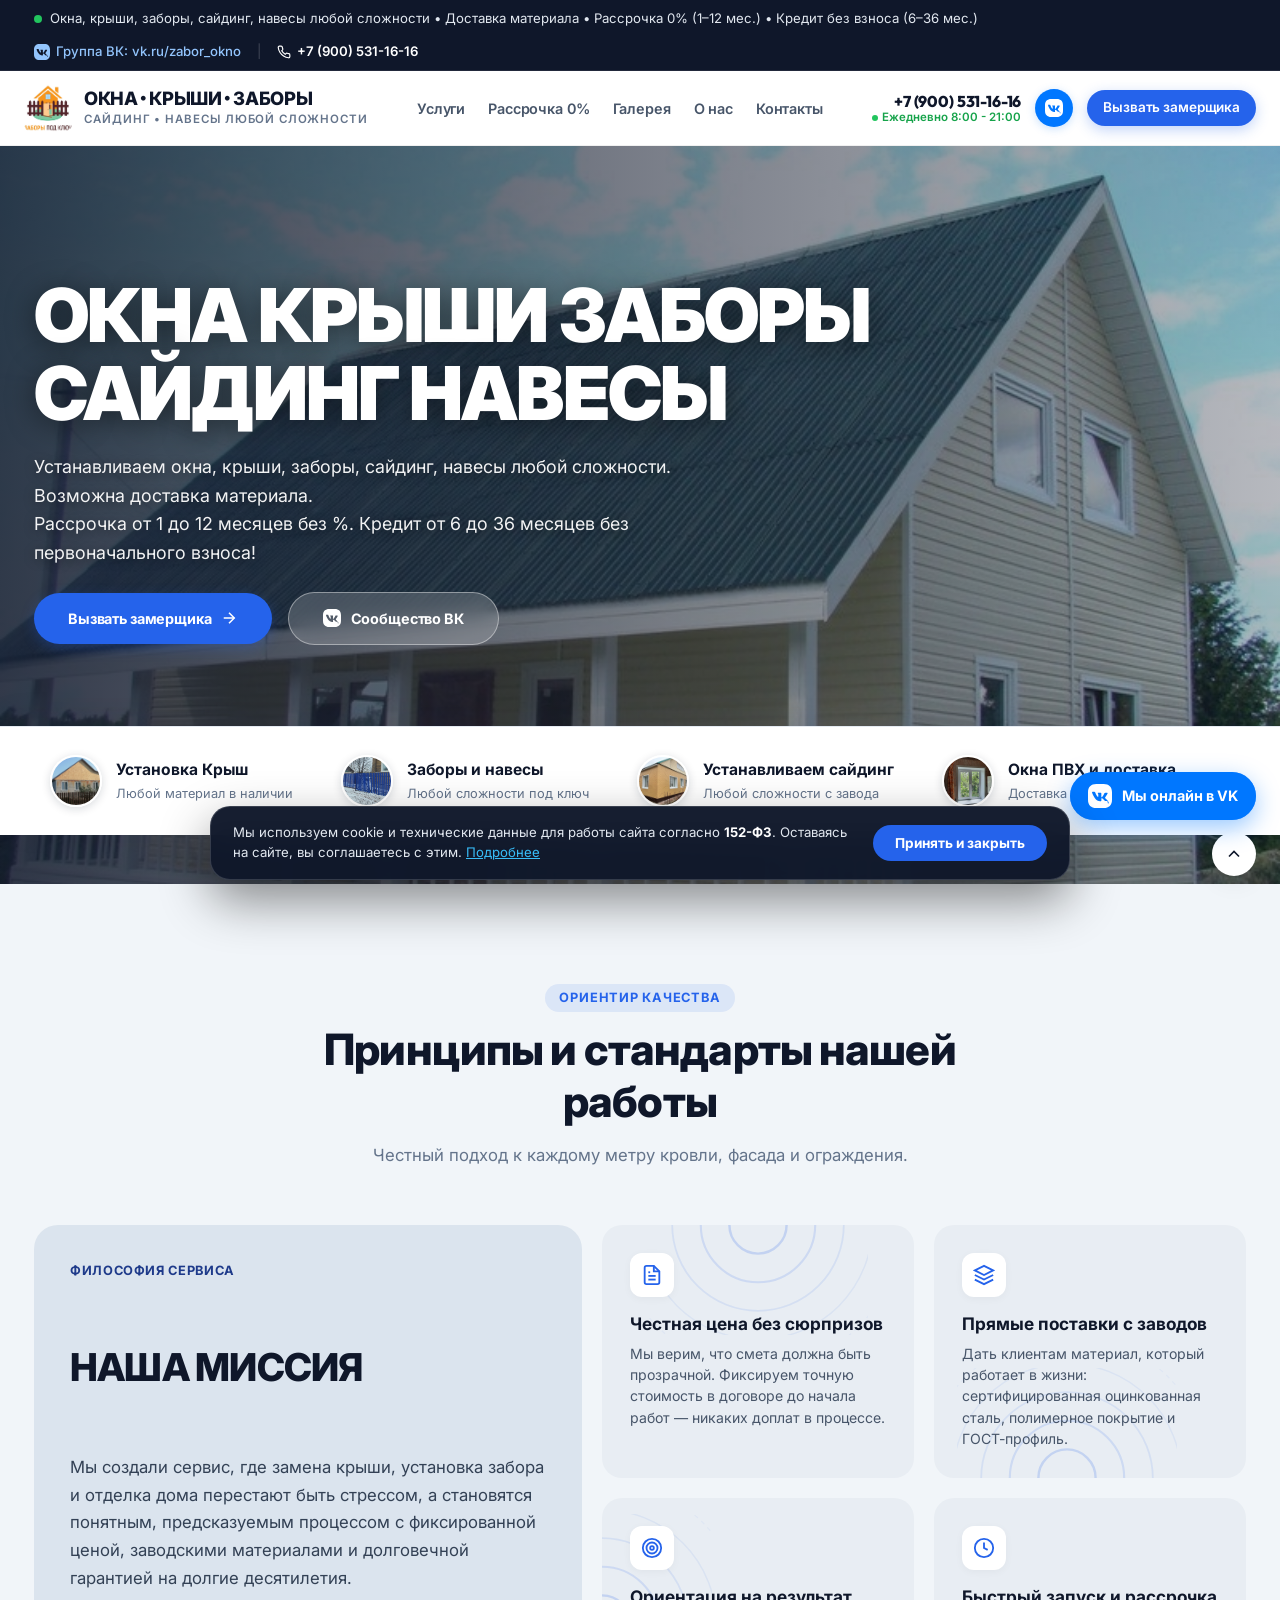
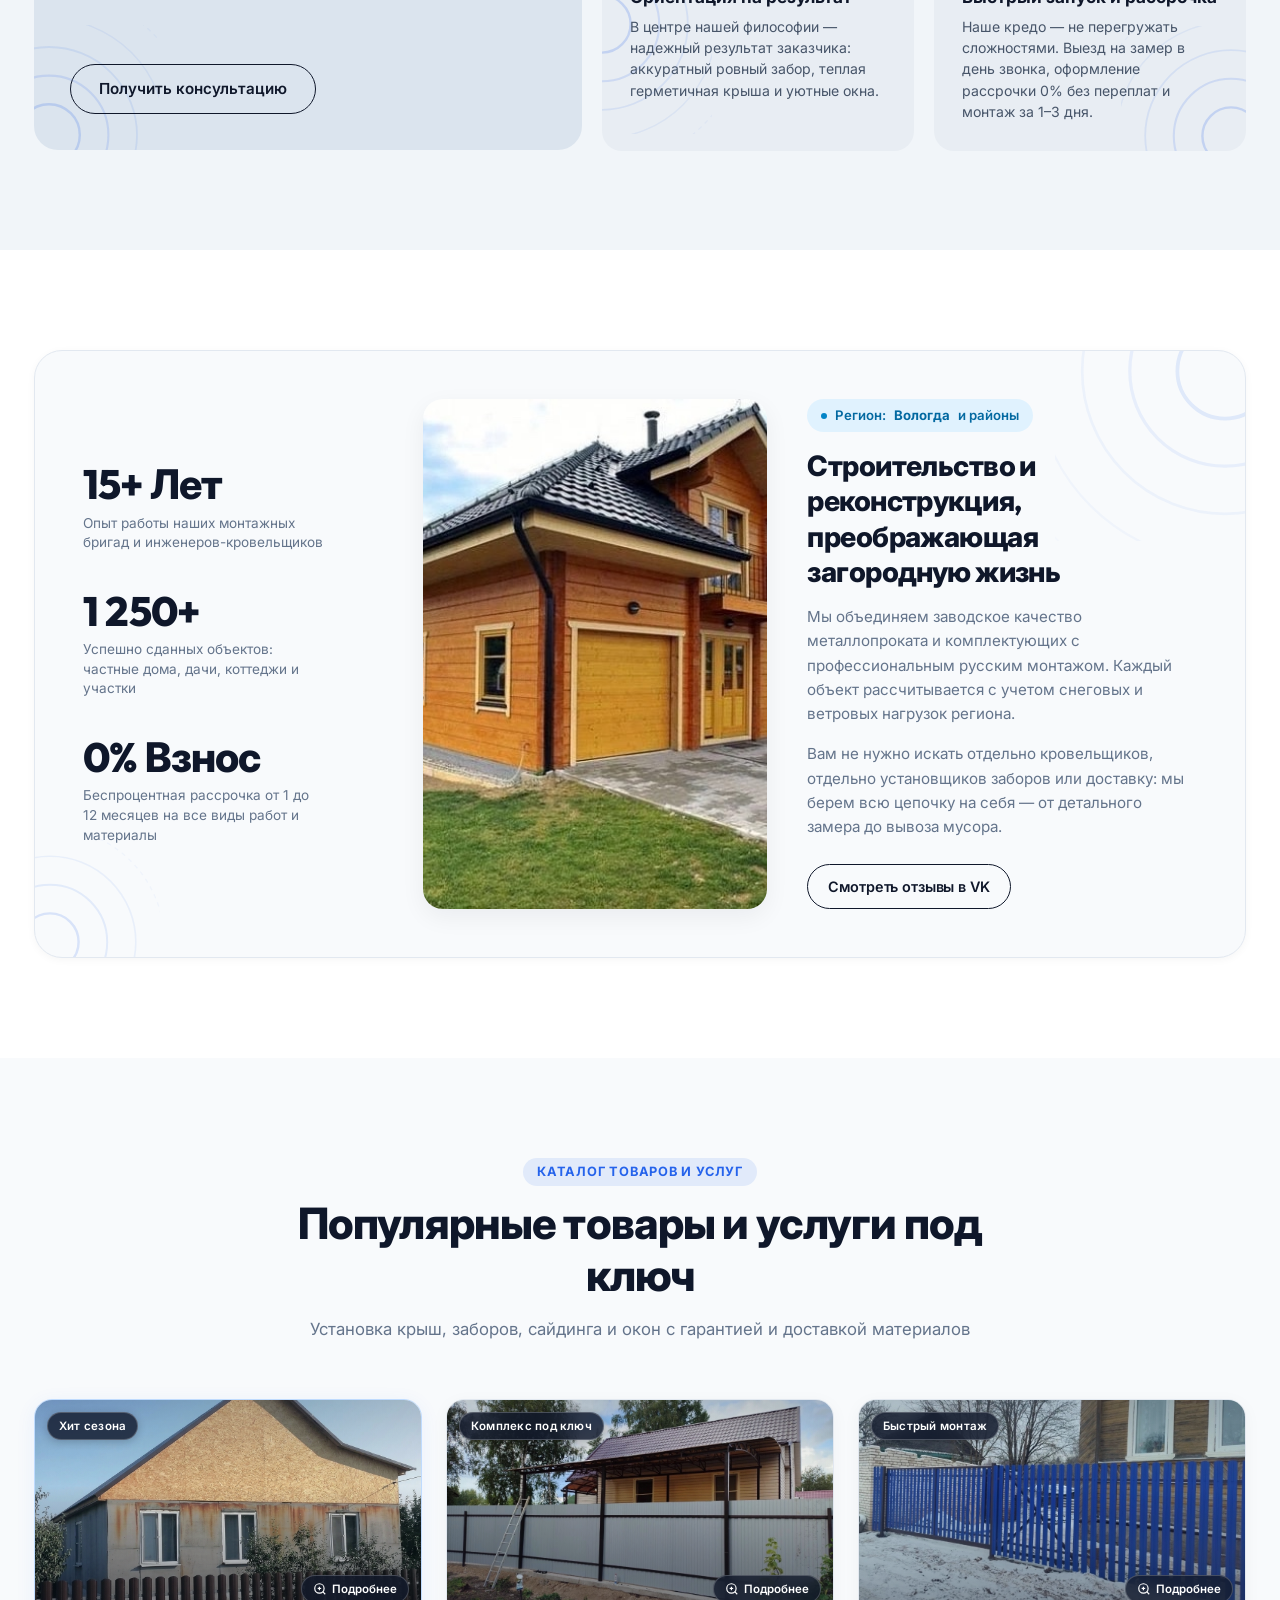
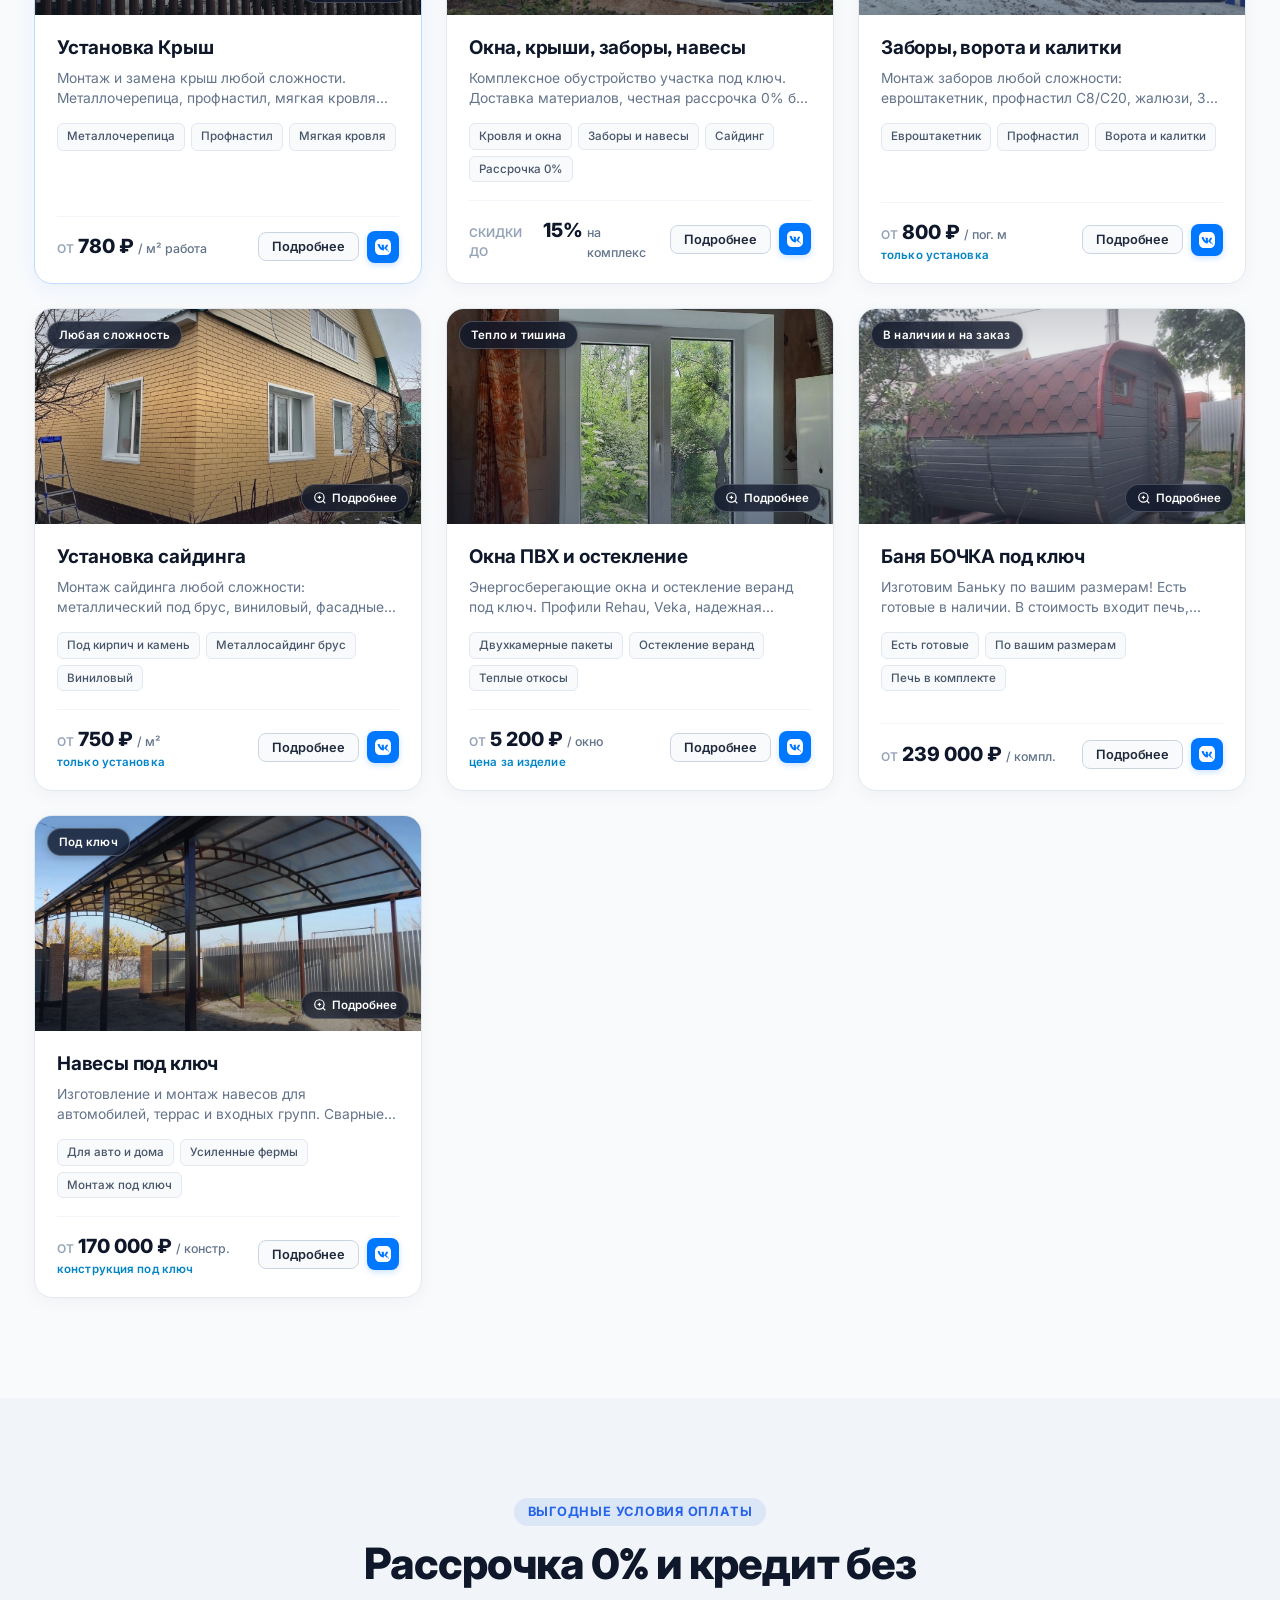
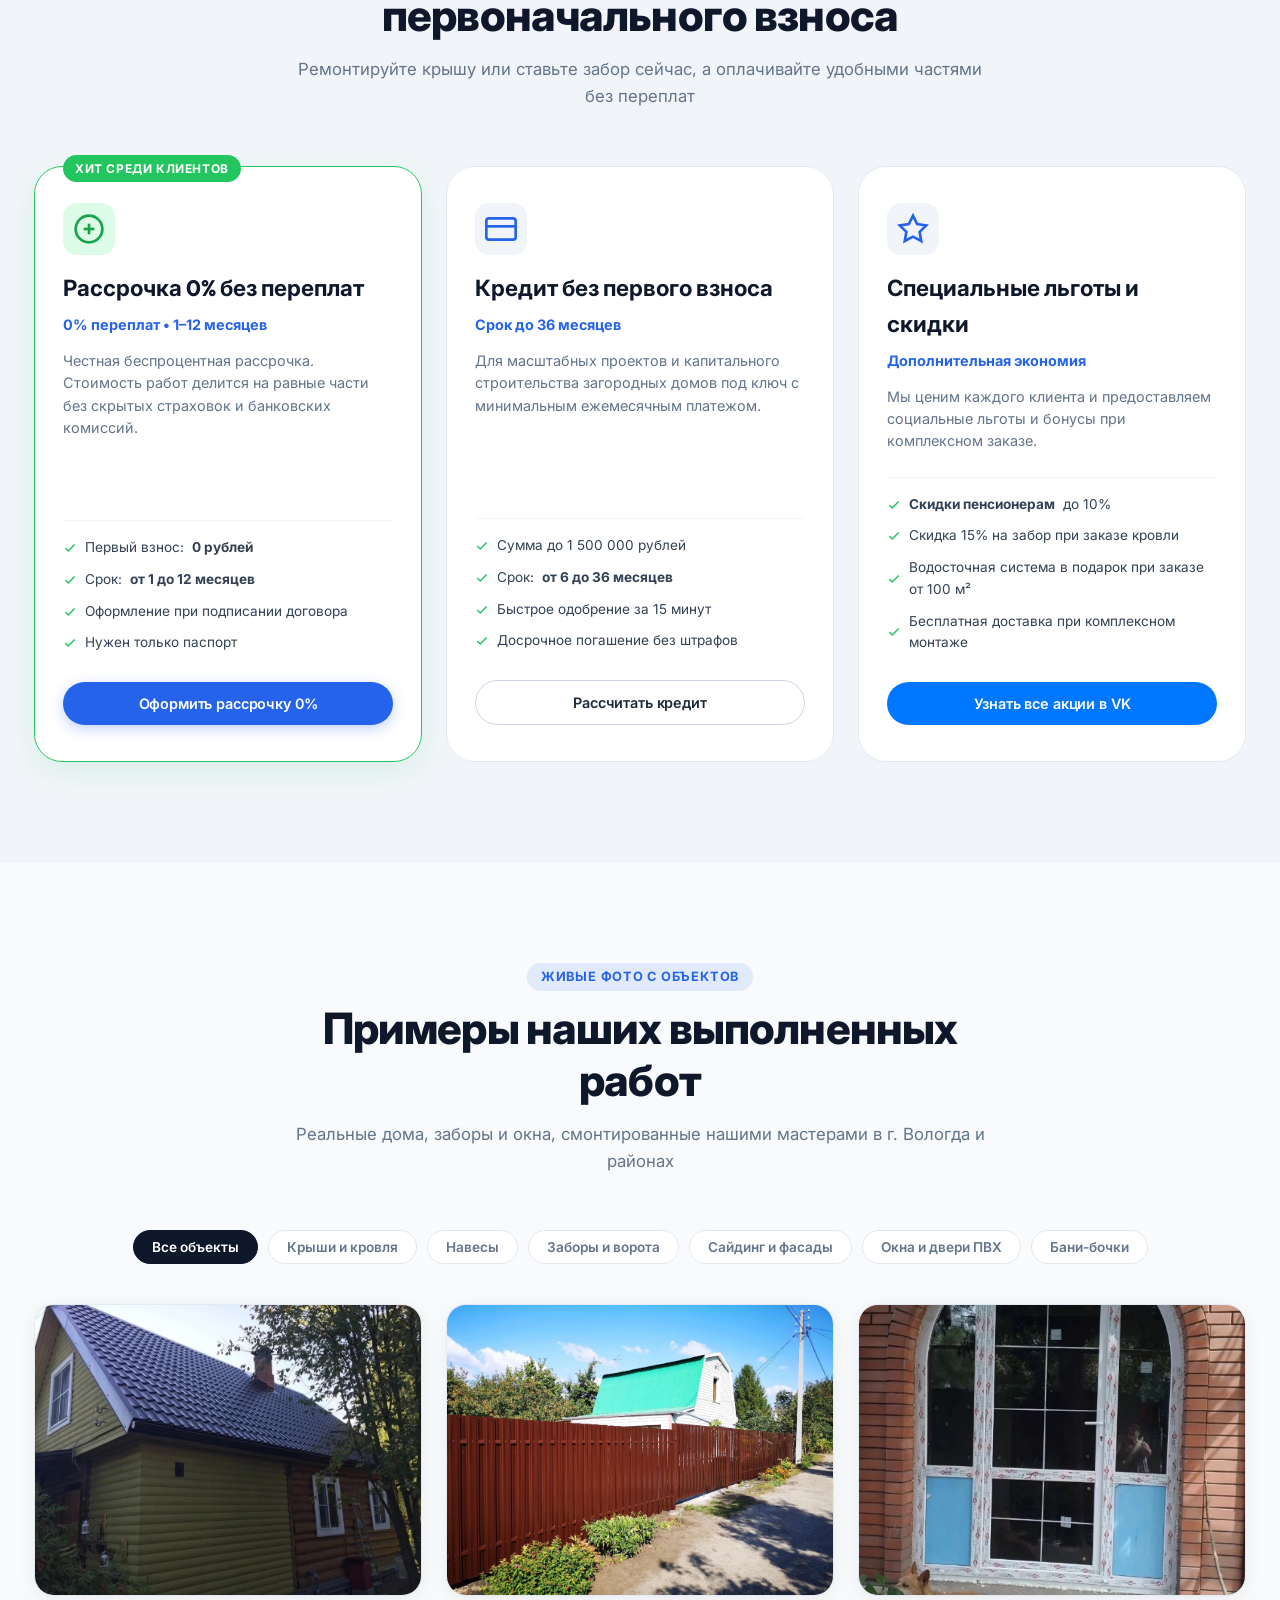
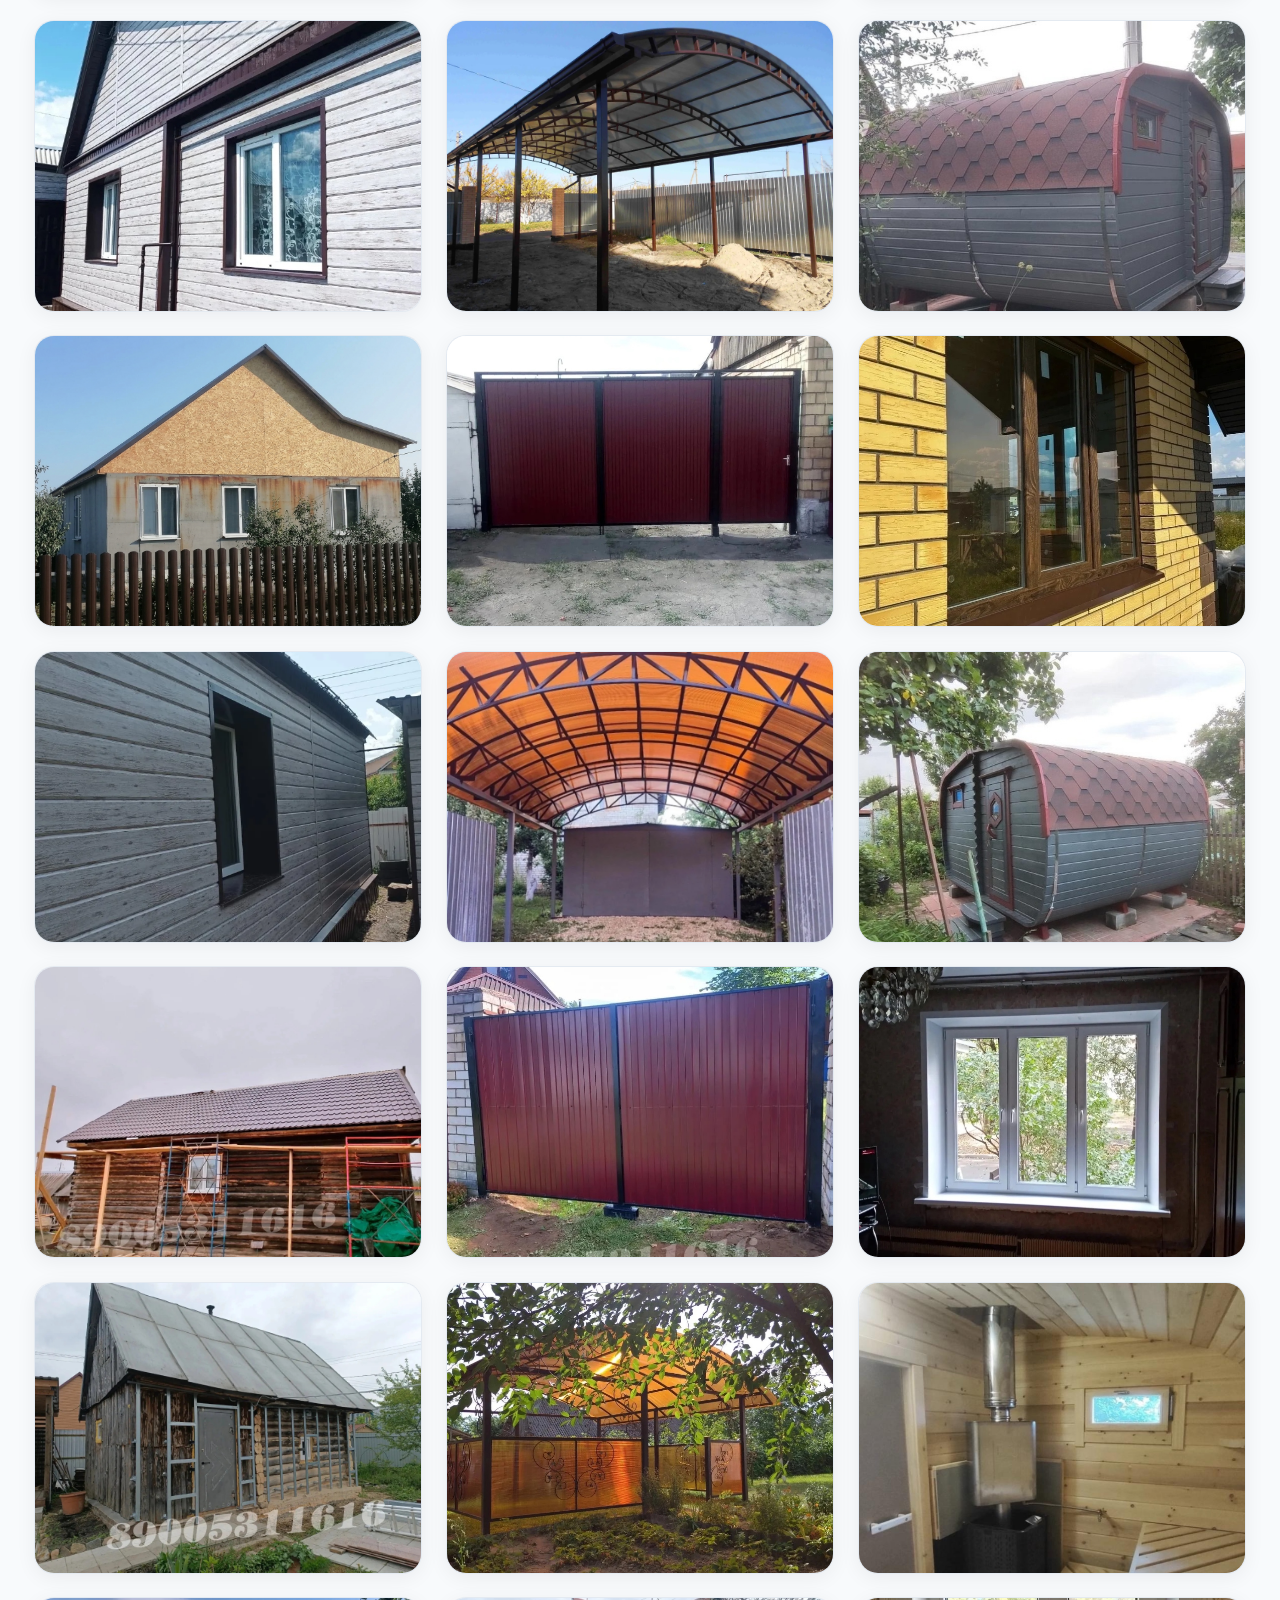
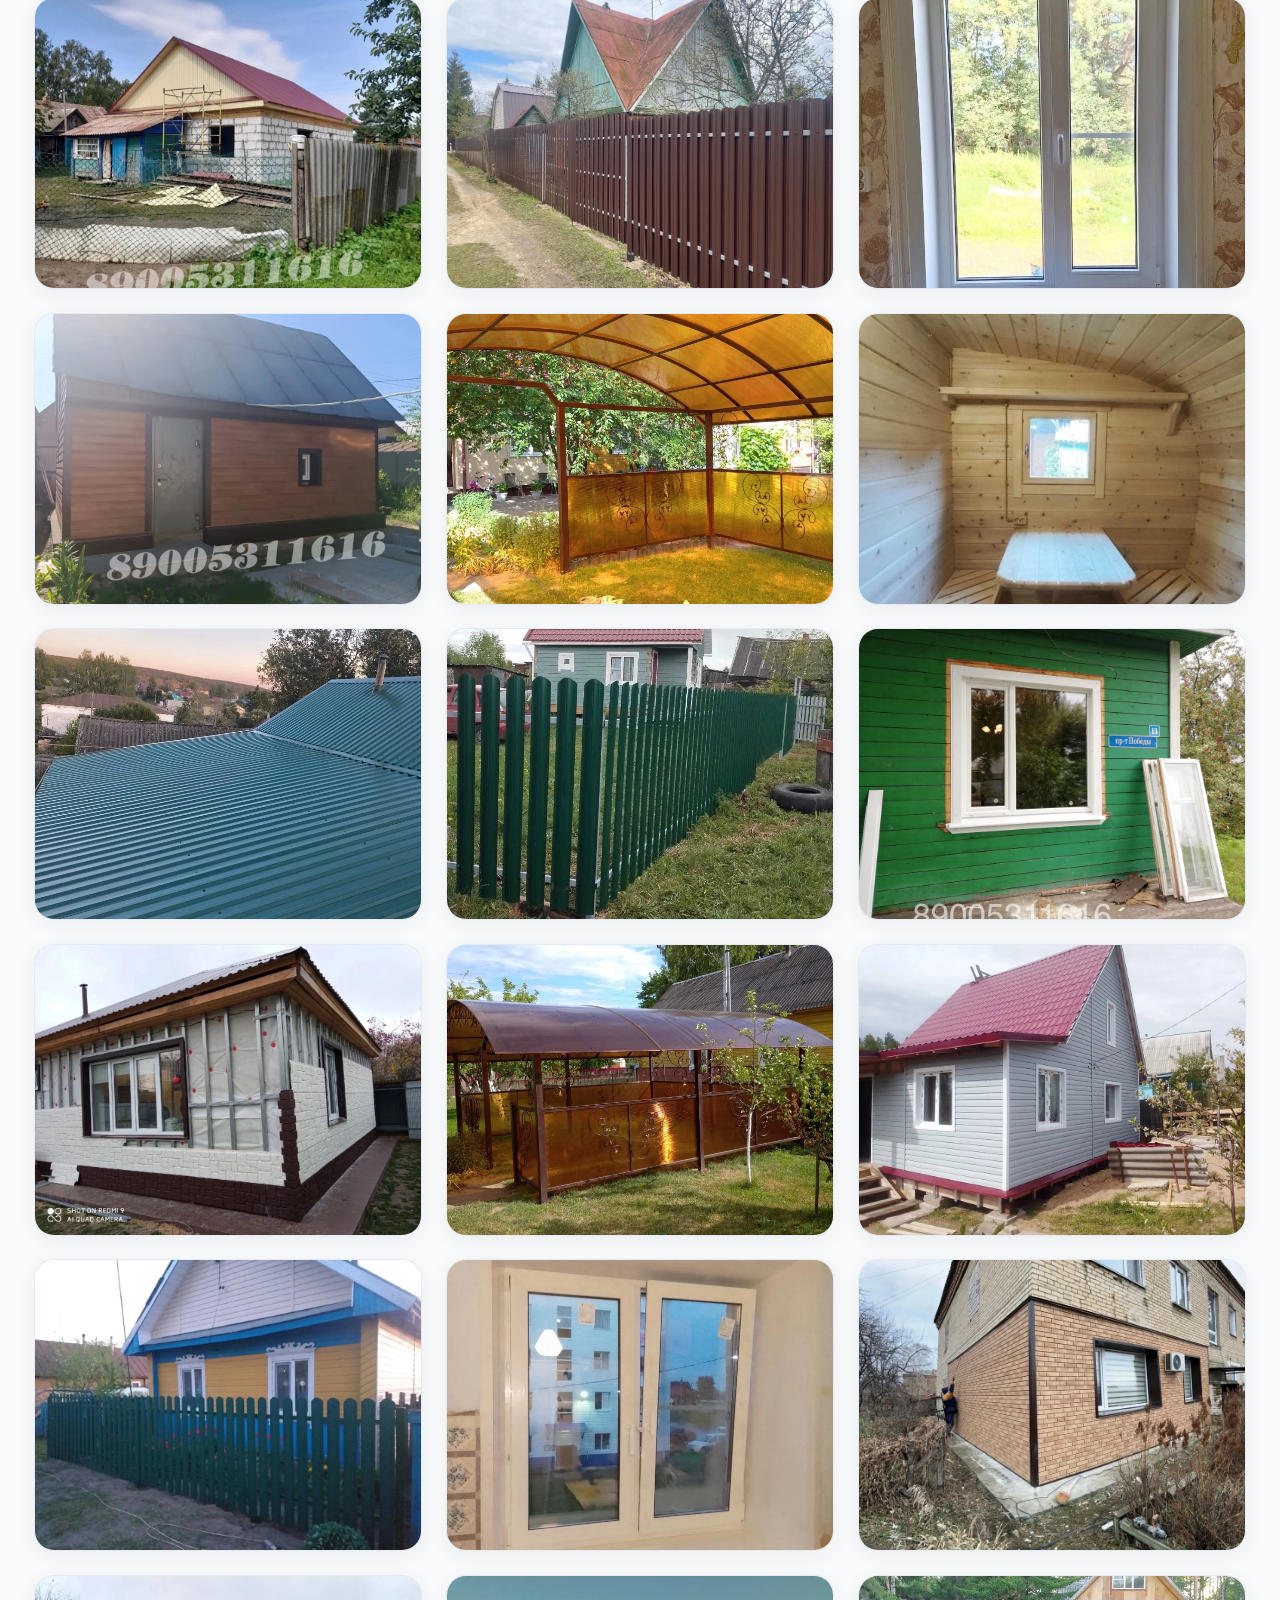
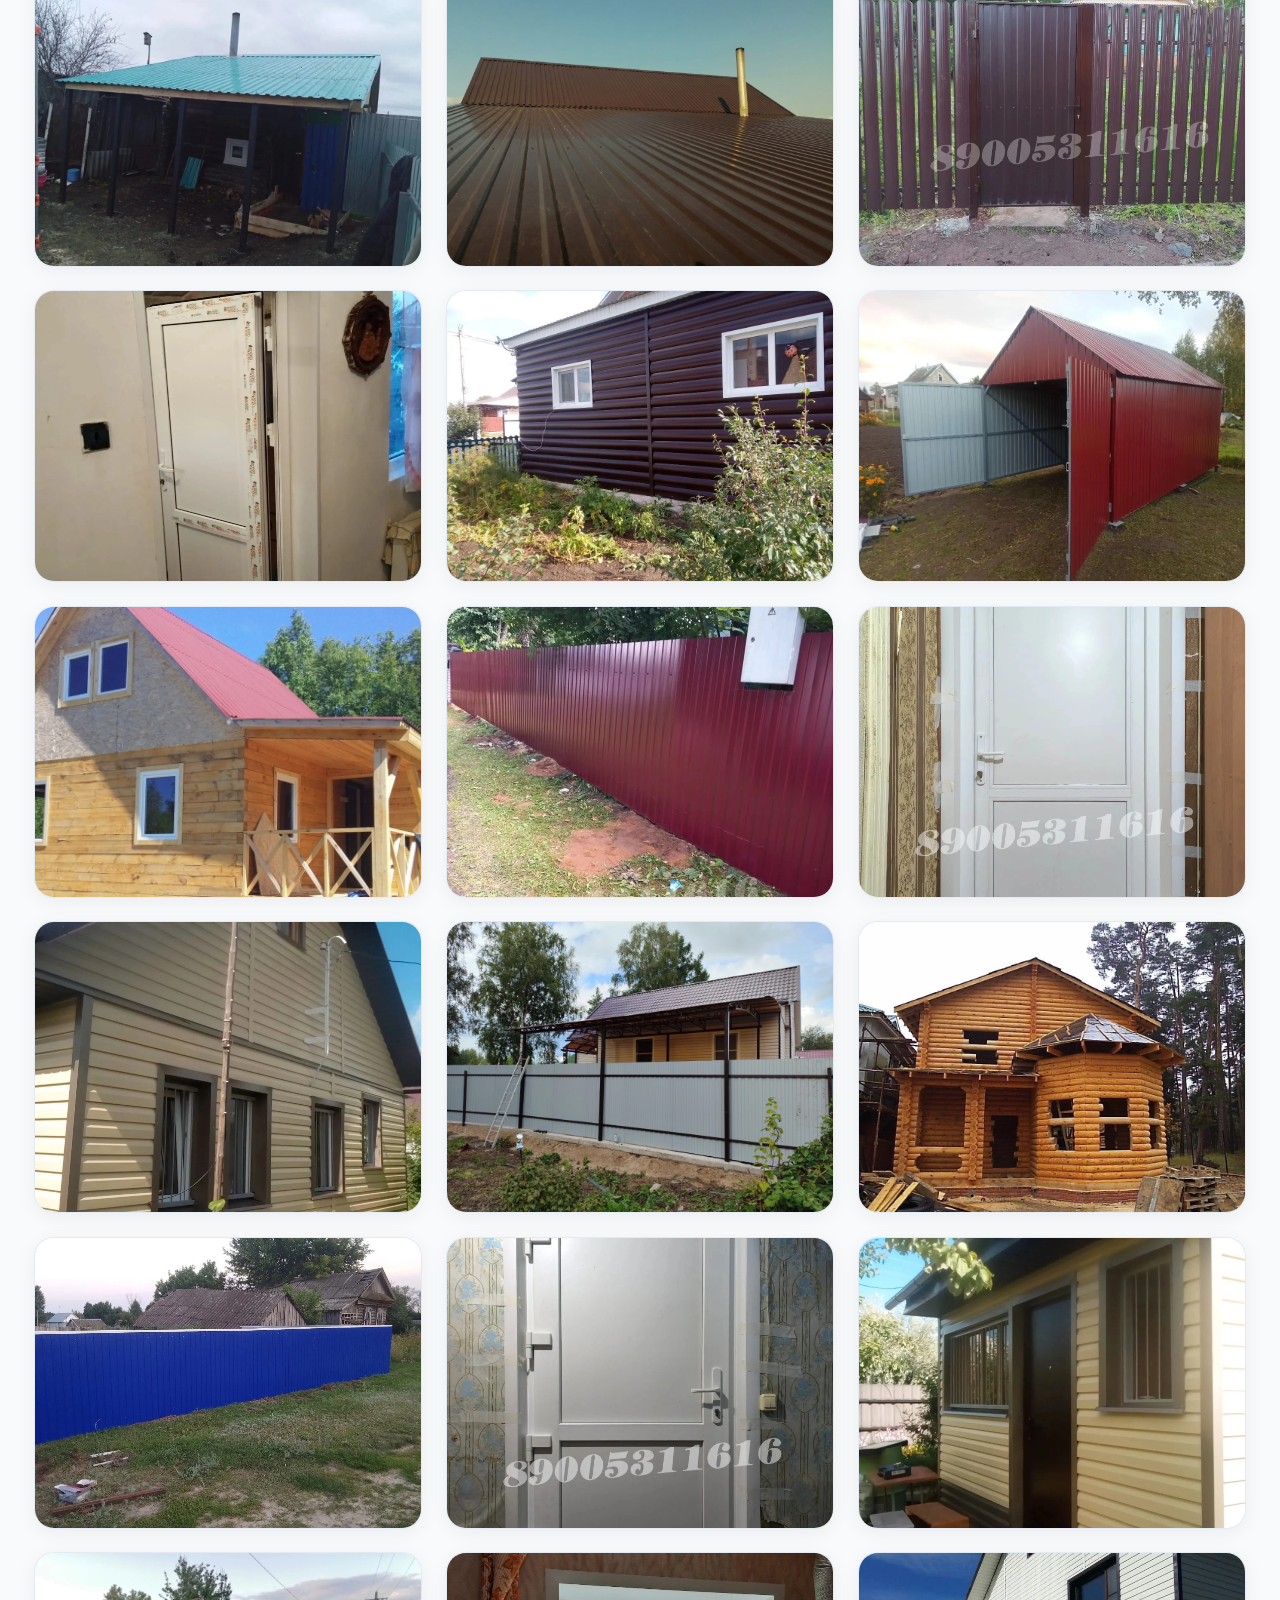
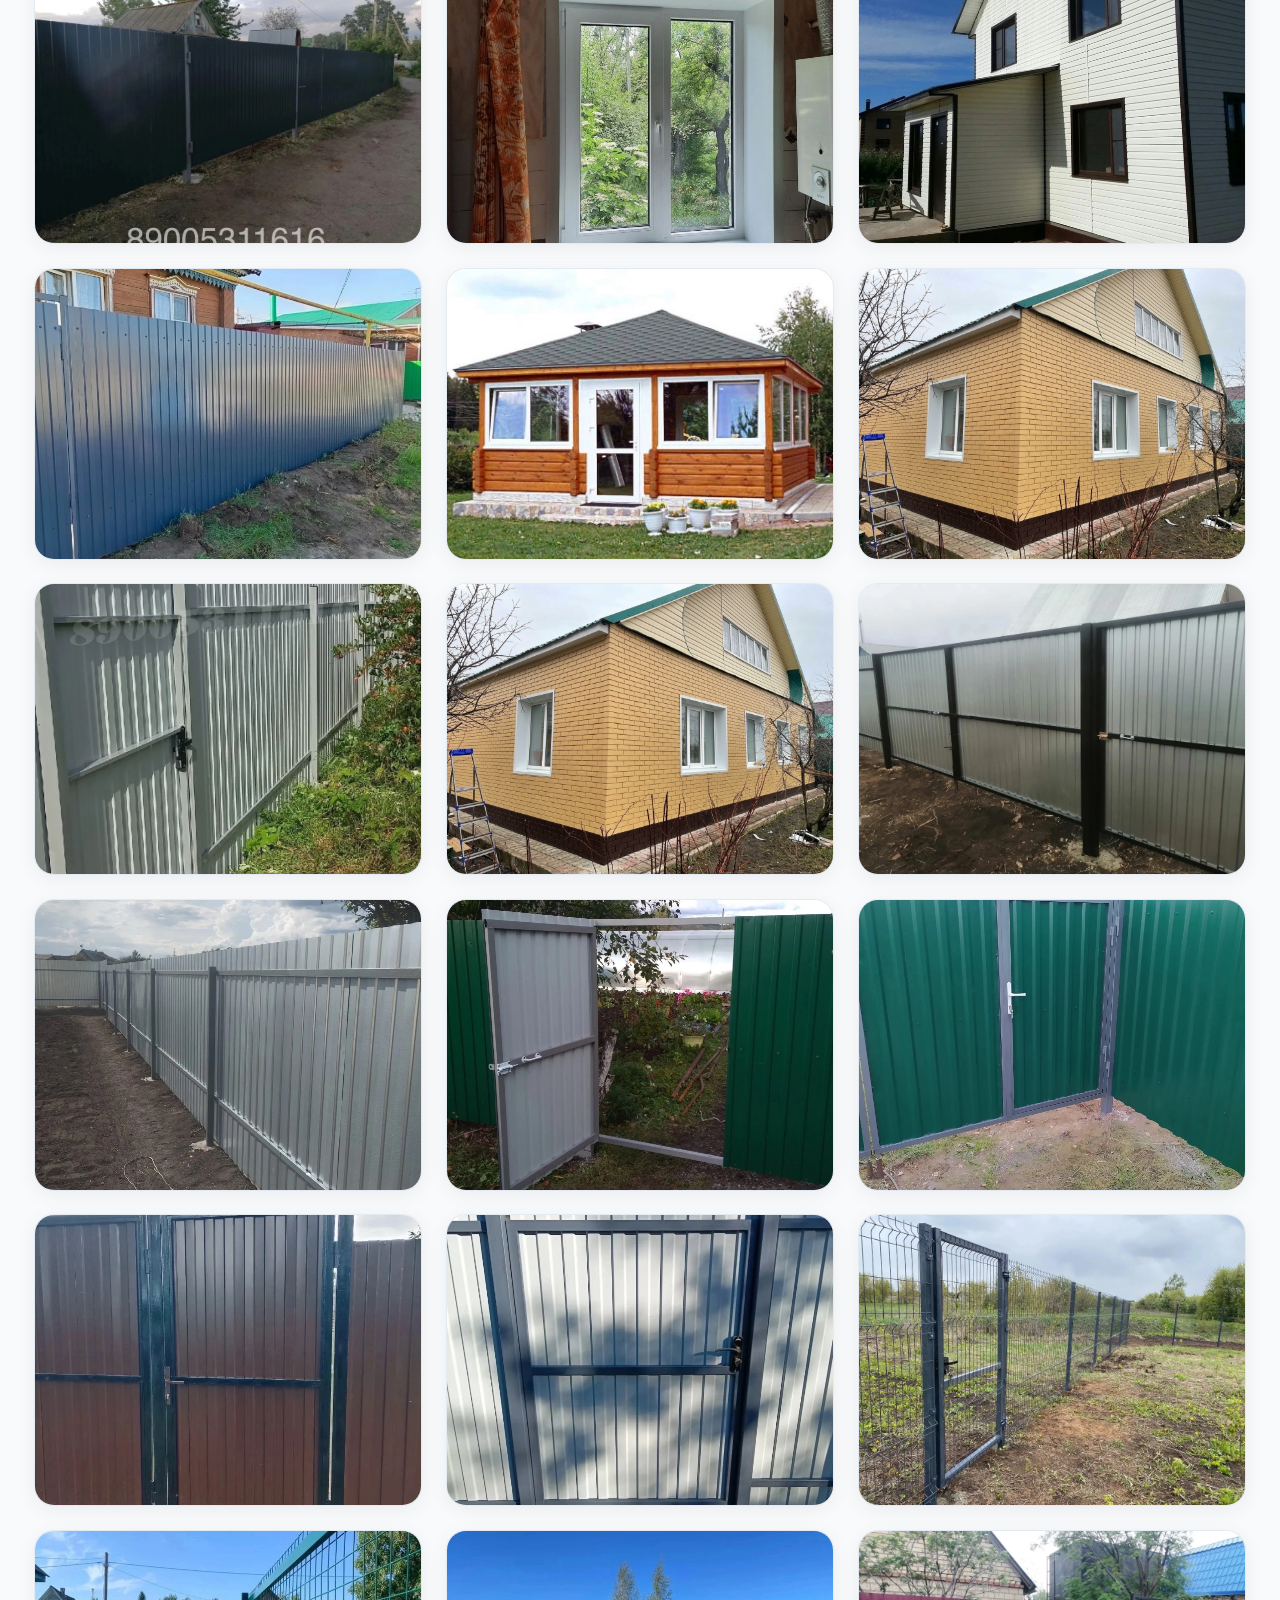
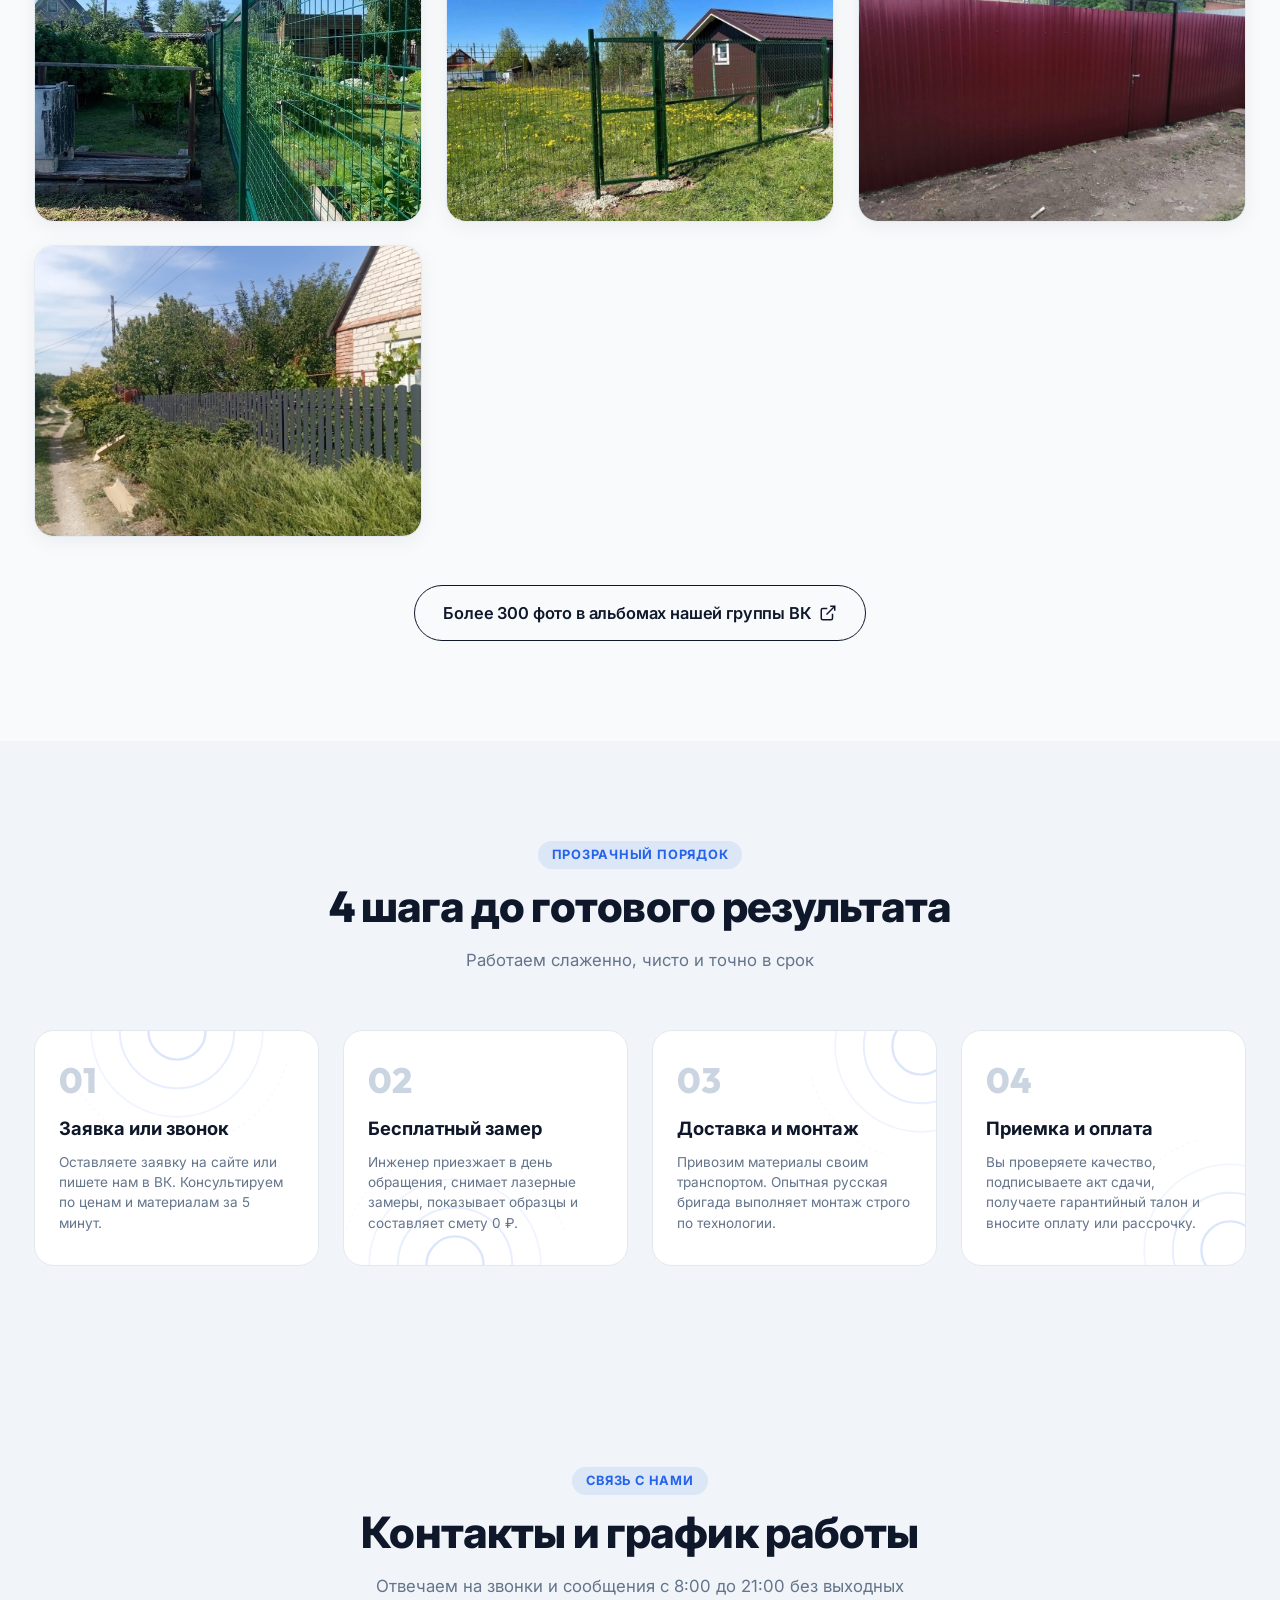
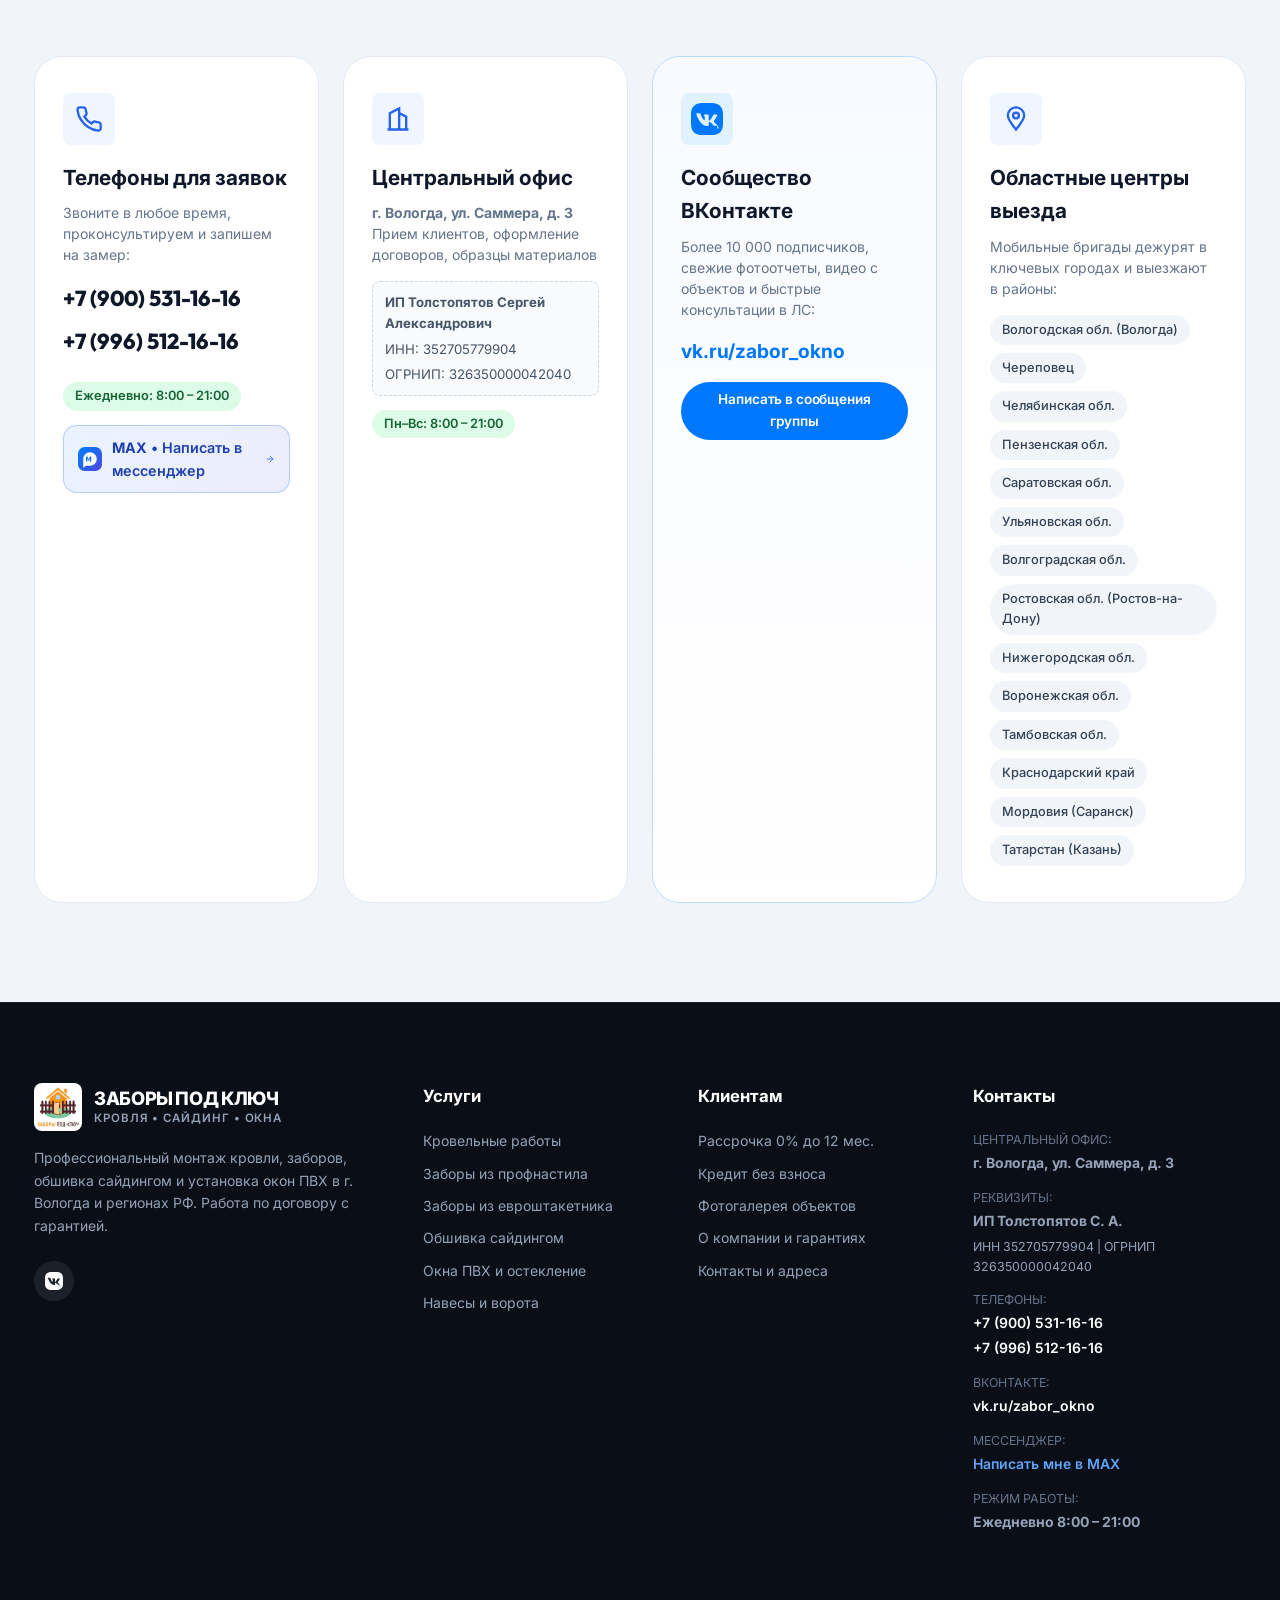
==== commit 3c03f73c: "Add responsive photo slider to service detail modal for all categories" ====
--- a/index.html
+++ b/index.html
@@ -2273,9 +2273,26 @@
       <button type="button" class="modal__close" id="closeServiceDetailModal" aria-label="Закрыть" onclick="window.closeAllModals && window.closeAllModals()">&times;</button>
       
       <div class="service-detail-modal-grid">
-        <!-- Visual Column -->
+        <!-- Visual Column (Photo Slider) -->
         <div class="service-detail-modal__visual">
-          <img src="" alt="" id="sdmImage" class="service-detail-modal__img">
+          <div class="sdm-slider" id="sdmSlider">
+            <div class="sdm-slider__track" id="sdmSliderTrack">
+              <div class="sdm-slider__slide">
+                <img src="" alt="" id="sdmImage" class="service-detail-modal__img">
+              </div>
+            </div>
+            
+            <button type="button" class="sdm-slider__arrow sdm-slider__arrow--prev" id="sdmSliderPrev" aria-label="Предыдущее фото">
+              <svg viewBox="0 0 24 24" width="20" height="20" fill="none" stroke="currentColor" stroke-width="2.5"><polyline points="15 18 9 12 15 6"></polyline></svg>
+            </button>
+            <button type="button" class="sdm-slider__arrow sdm-slider__arrow--next" id="sdmSliderNext" aria-label="Следующее фото">
+              <svg viewBox="0 0 24 24" width="20" height="20" fill="none" stroke="currentColor" stroke-width="2.5"><polyline points="9 18 15 12 9 6"></polyline></svg>
+            </button>
+
+            <div class="sdm-slider__counter" id="sdmSliderCounter">1 / 1</div>
+            <div class="sdm-slider__dots" id="sdmSliderDots"></div>
+          </div>
+          
           <span class="service-detail-modal__tag" id="sdmTag">Хит сезона</span>
           <div class="service-detail-modal__visual-footer">
             <span class="sdm-guarantee-badge">
--- a/css/style.css
+++ b/css/style.css
@@ -2912,11 +2912,141 @@
   overflow: hidden;
 }
 
+.sdm-slider {
+  position: relative;
+  width: 100%;
+  height: 100%;
+  min-height: inherit;
+  overflow: hidden;
+  user-select: none;
+  -webkit-user-select: none;
+}
+
+.sdm-slider__track {
+  display: flex;
+  height: 100%;
+  width: 100%;
+  transition: transform 0.35s cubic-bezier(0.25, 1, 0.5, 1);
+  will-change: transform;
+}
+
+.sdm-slider__slide {
+  position: relative;
+  flex: 0 0 100%;
+  width: 100%;
+  height: 100%;
+  min-height: inherit;
+  overflow: hidden;
+  cursor: zoom-in;
+}
+
 .service-detail-modal__img {
   width: 100%;
   height: 100%;
   object-fit: cover;
   object-position: center;
+  display: block;
+}
+
+/* Slider Controls */
+.sdm-slider__arrow {
+  position: absolute;
+  top: 50%;
+  transform: translateY(-50%);
+  width: 40px;
+  height: 40px;
+  border-radius: var(--radius-full);
+  background: rgba(15, 23, 42, 0.75);
+  backdrop-filter: blur(8px);
+  border: 1px solid rgba(255, 255, 255, 0.25);
+  color: #ffffff;
+  display: flex;
+  align-items: center;
+  justify-content: center;
+  cursor: pointer;
+  z-index: 10;
+  transition: var(--transition-fast);
+  padding: 0;
+  touch-action: manipulation;
+}
+
+.sdm-slider__arrow:hover {
+  background: #0f172a;
+  border-color: rgba(255, 255, 255, 0.5);
+  transform: translateY(-50%) scale(1.08);
+}
+
+.sdm-slider__arrow:active {
+  transform: translateY(-50%) scale(0.95);
+}
+
+.sdm-slider__arrow--prev {
+  left: 12px;
+}
+
+.sdm-slider__arrow--next {
+  right: 12px;
+}
+
+/* Slider Counter */
+.sdm-slider__counter {
+  position: absolute;
+  top: 18px;
+  right: 18px;
+  background: rgba(15, 23, 42, 0.85);
+  backdrop-filter: blur(8px);
+  color: #ffffff;
+  font-size: 0.75rem;
+  font-weight: 700;
+  padding: 4px 12px;
+  border-radius: var(--radius-full);
+  z-index: 10;
+  pointer-events: none;
+  letter-spacing: 0.5px;
+}
+
+/* Slider Dots */
+.sdm-slider__dots {
+  position: absolute;
+  bottom: 56px;
+  left: 50%;
+  transform: translateX(-50%);
+  display: flex;
+  align-items: center;
+  gap: 5px;
+  max-width: 80%;
+  overflow-x: auto;
+  scrollbar-width: none;
+  z-index: 10;
+  padding: 4px 8px;
+  background: rgba(15, 23, 42, 0.55);
+  backdrop-filter: blur(6px);
+  border-radius: var(--radius-full);
+}
+
+.sdm-slider__dots::-webkit-scrollbar {
+  display: none;
+}
+
+.sdm-slider__dot {
+  width: 6px;
+  height: 6px;
+  border-radius: var(--radius-full);
+  background: rgba(255, 255, 255, 0.45);
+  cursor: pointer;
+  transition: all 0.25s ease;
+  border: none;
+  padding: 0;
+  flex-shrink: 0;
+}
+
+.sdm-slider__dot:hover {
+  background: rgba(255, 255, 255, 0.85);
+}
+
+.sdm-slider__dot.active {
+  background: var(--color-primary);
+  width: 16px;
 }
 
 .service-detail-modal__tag {
@@ -2930,6 +3060,7 @@
   font-weight: 700;
   padding: 5px 14px;
   border-radius: var(--radius-full);
+  z-index: 10;
 }
 
 .service-detail-modal__visual-footer {
@@ -2940,6 +3071,7 @@
   display: flex;
   gap: 8px;
   flex-wrap: wrap;
+  z-index: 10;
 }
 
 .sdm-guarantee-badge {
@@ -3136,6 +3268,35 @@
     max-height: 340px;
     height: 290px;
     flex-shrink: 0;
+  }
+
+  .sdm-slider {
+    min-height: 280px;
+    height: 100%;
+  }
+
+  .sdm-slider__arrow {
+    width: 34px;
+    height: 34px;
+  }
+
+  .sdm-slider__arrow--prev {
+    left: 8px;
+  }
+
+  .sdm-slider__arrow--next {
+    right: 8px;
+  }
+
+  .sdm-slider__counter {
+    top: 12px;
+    right: 58px;
+    font-size: 0.7rem;
+    padding: 3px 9px;
+  }
+
+  .sdm-slider__dots {
+    bottom: 48px;
   }
 
   .modal__dialog--service-detail .modal__close {
@@ -3259,6 +3420,15 @@
     height: 260px;
     min-height: 250px;
     max-height: 300px;
+  }
+
+  .sdm-slider {
+    min-height: 250px;
+    height: 100%;
+  }
+
+  .sdm-slider__dots {
+    bottom: 38px;
   }
 
   .service-detail-modal__visual-footer {
